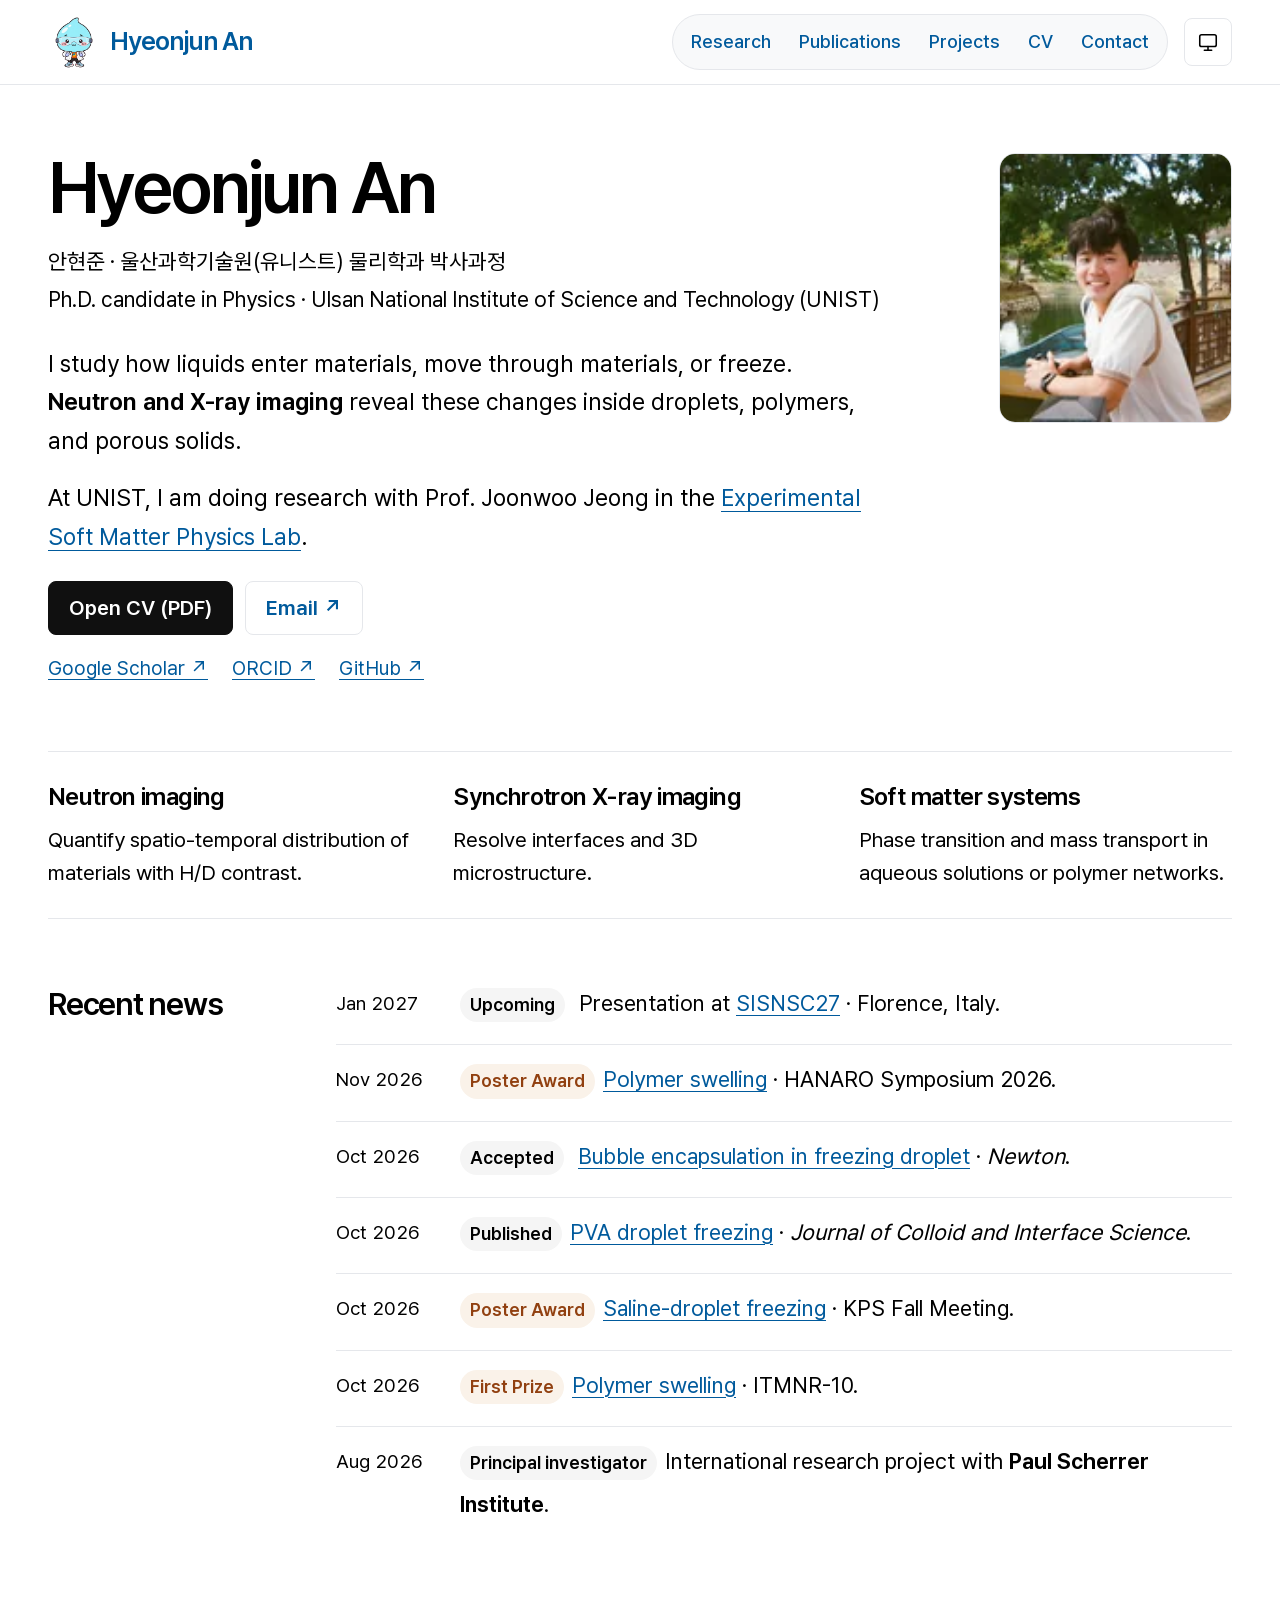
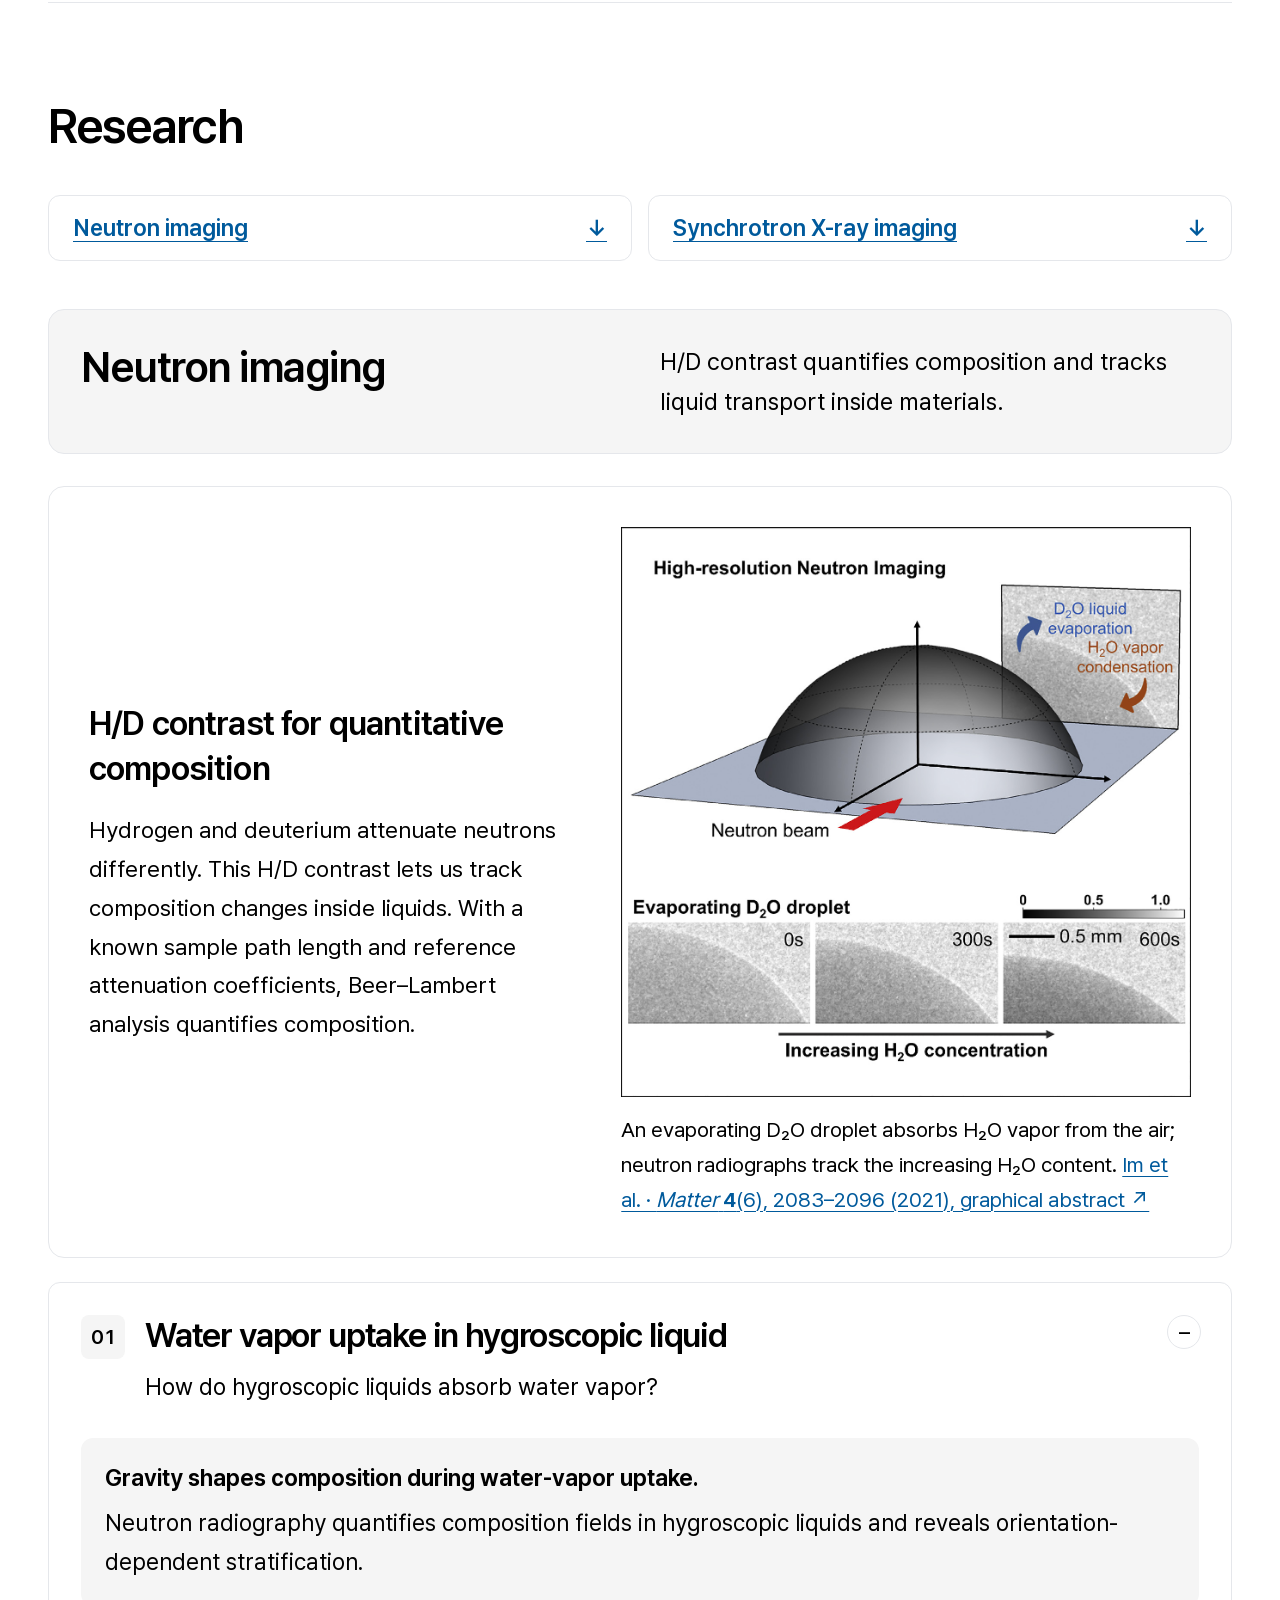
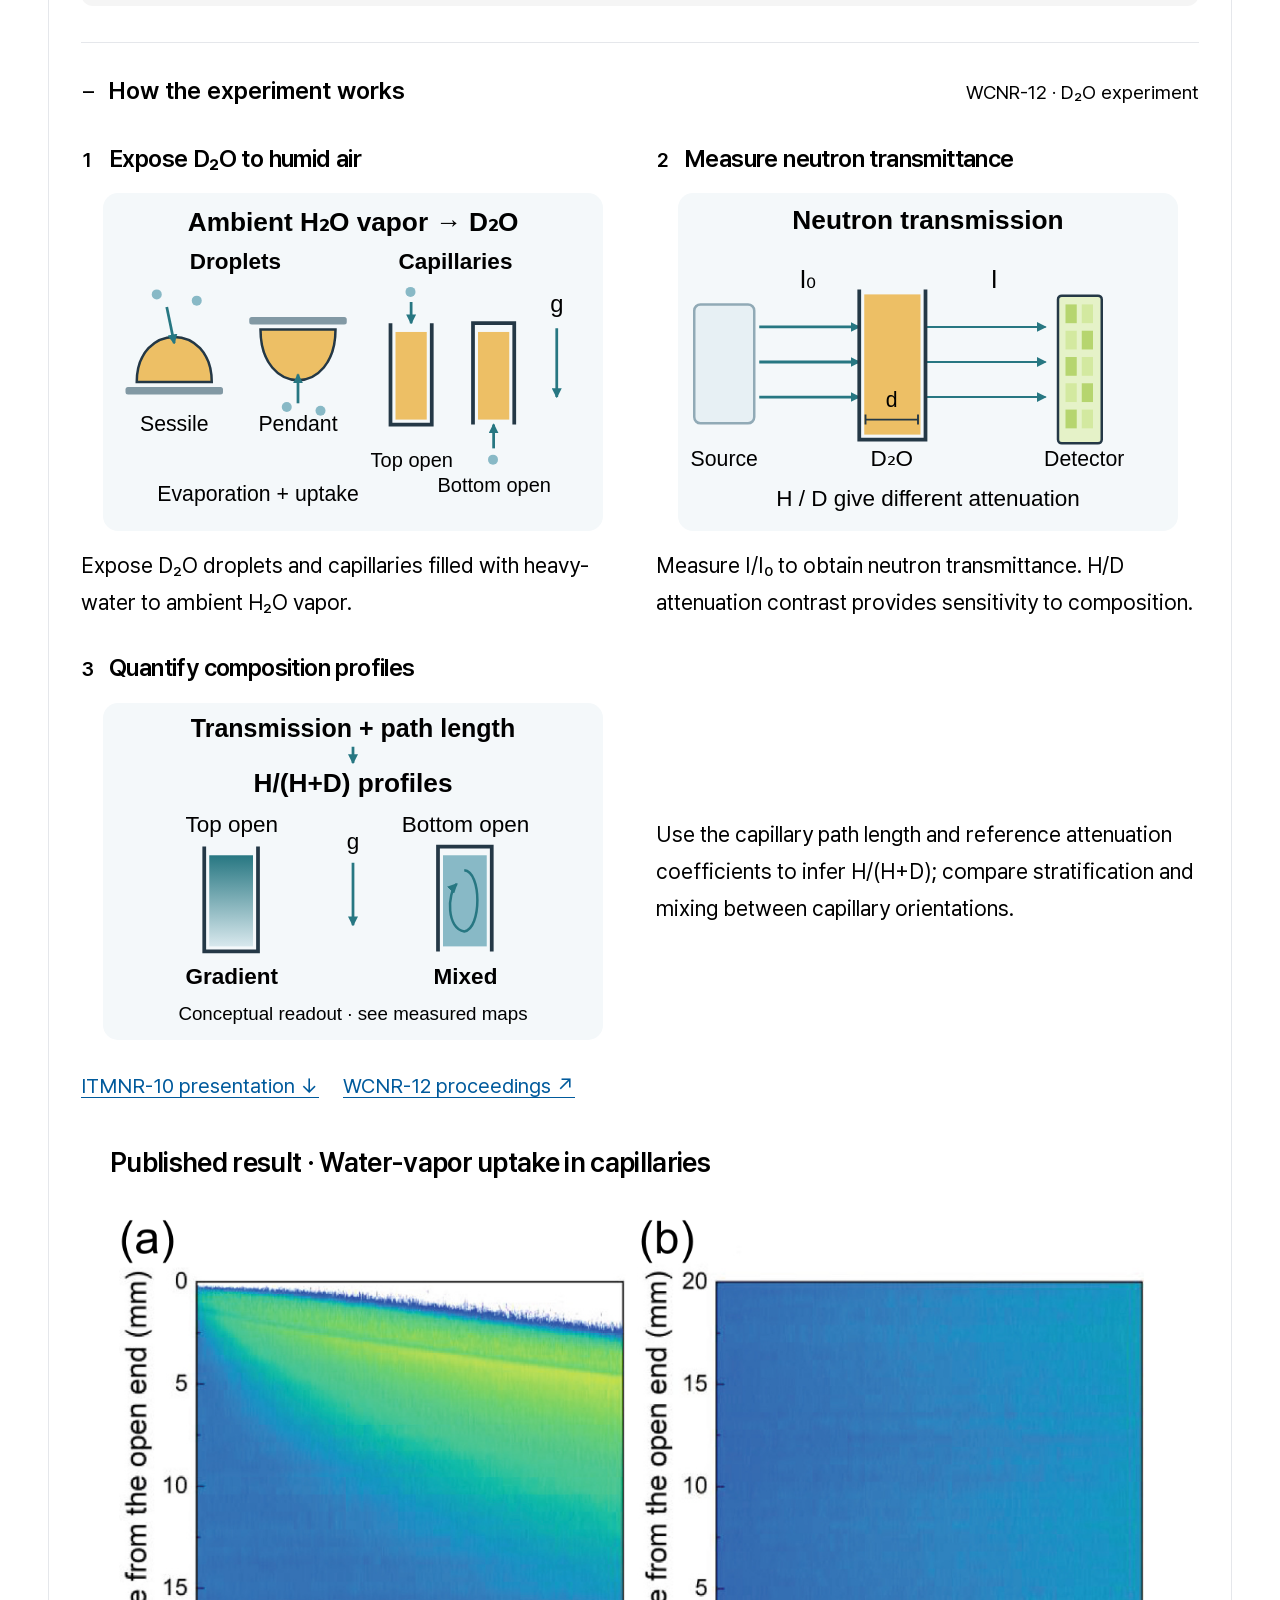
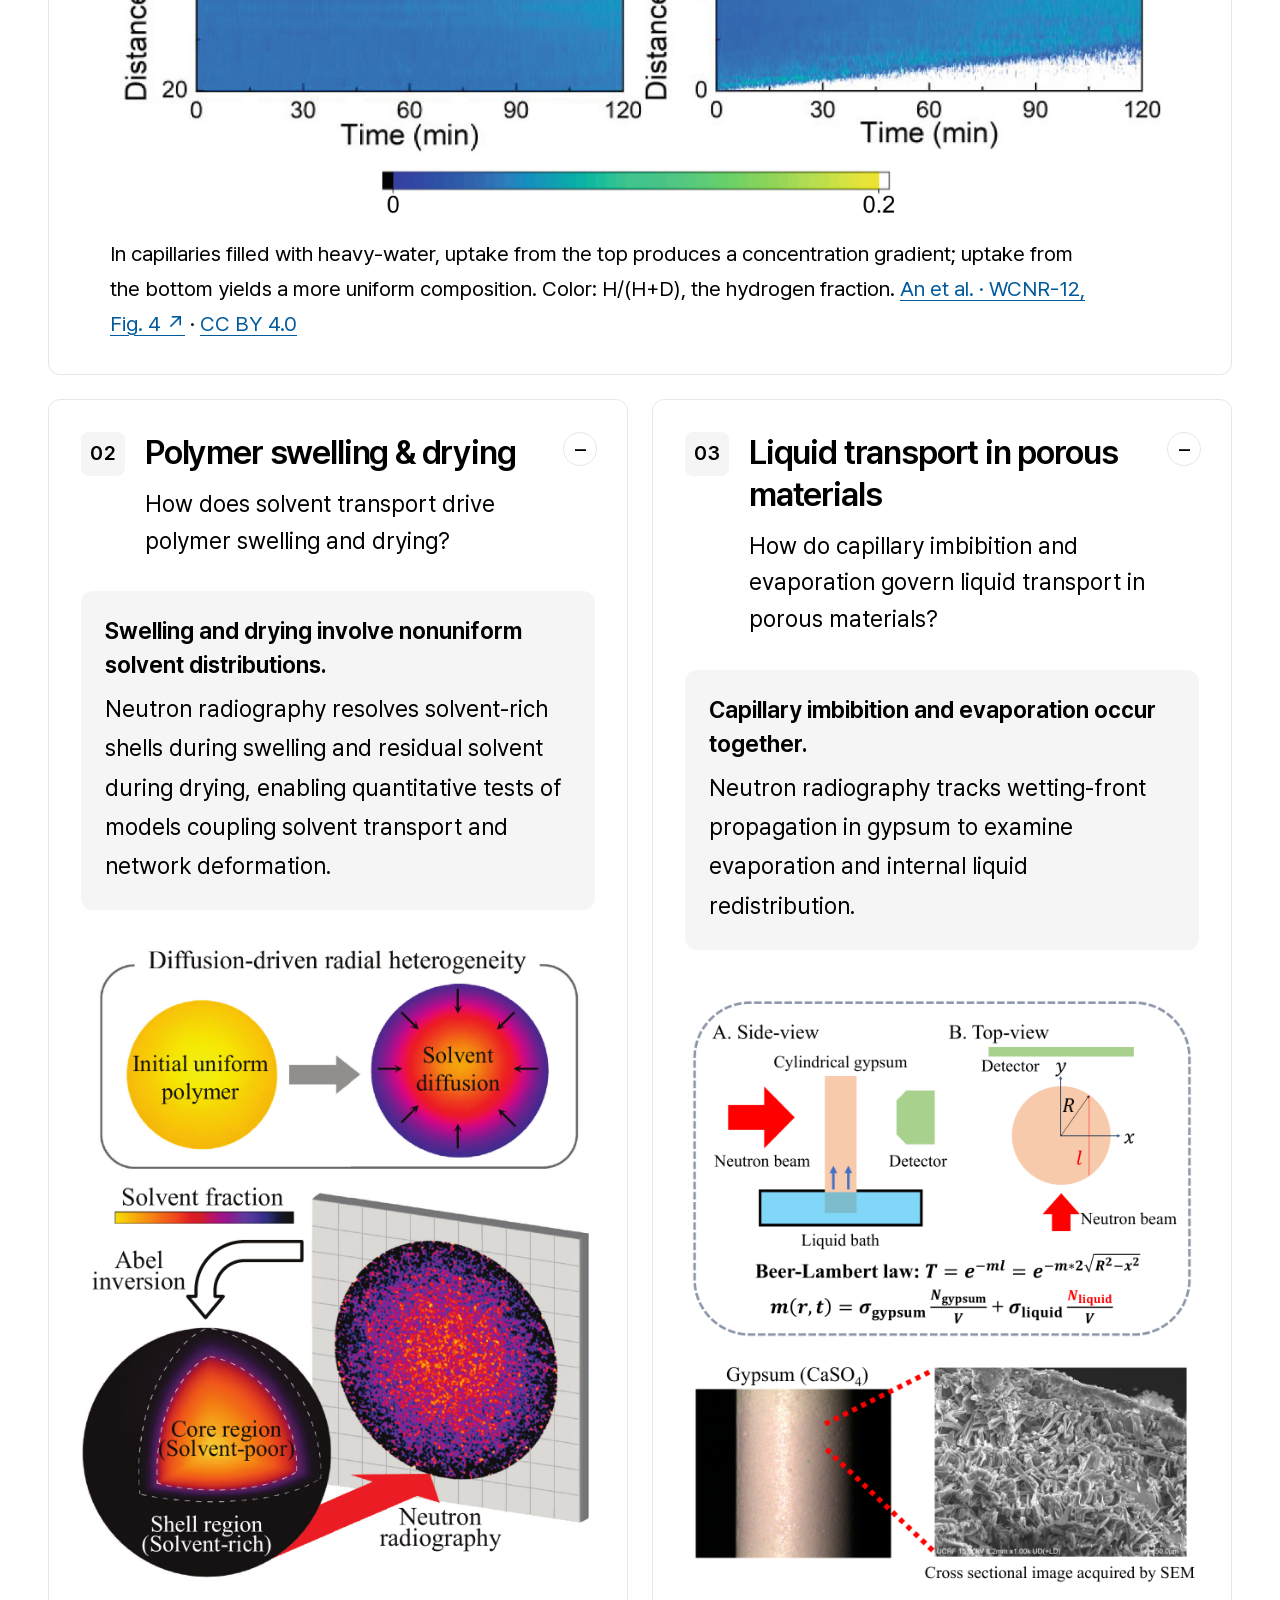
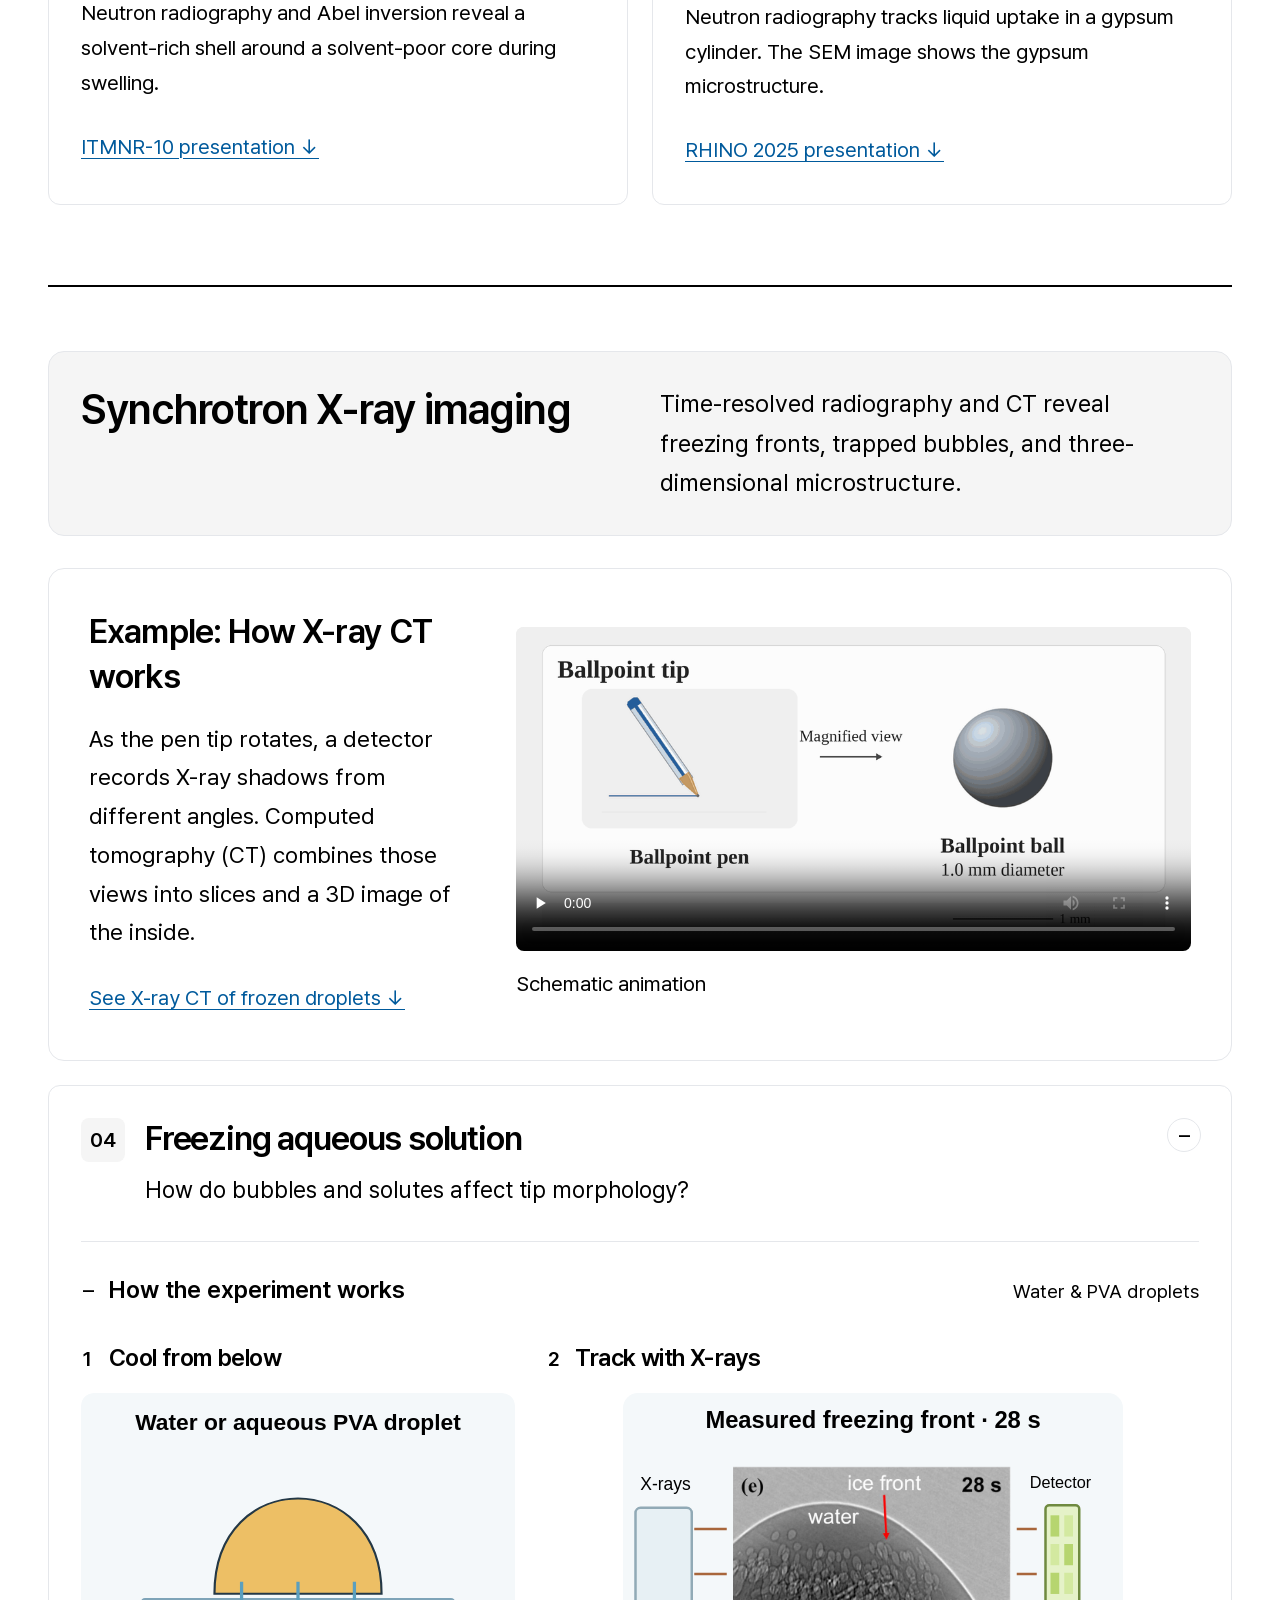
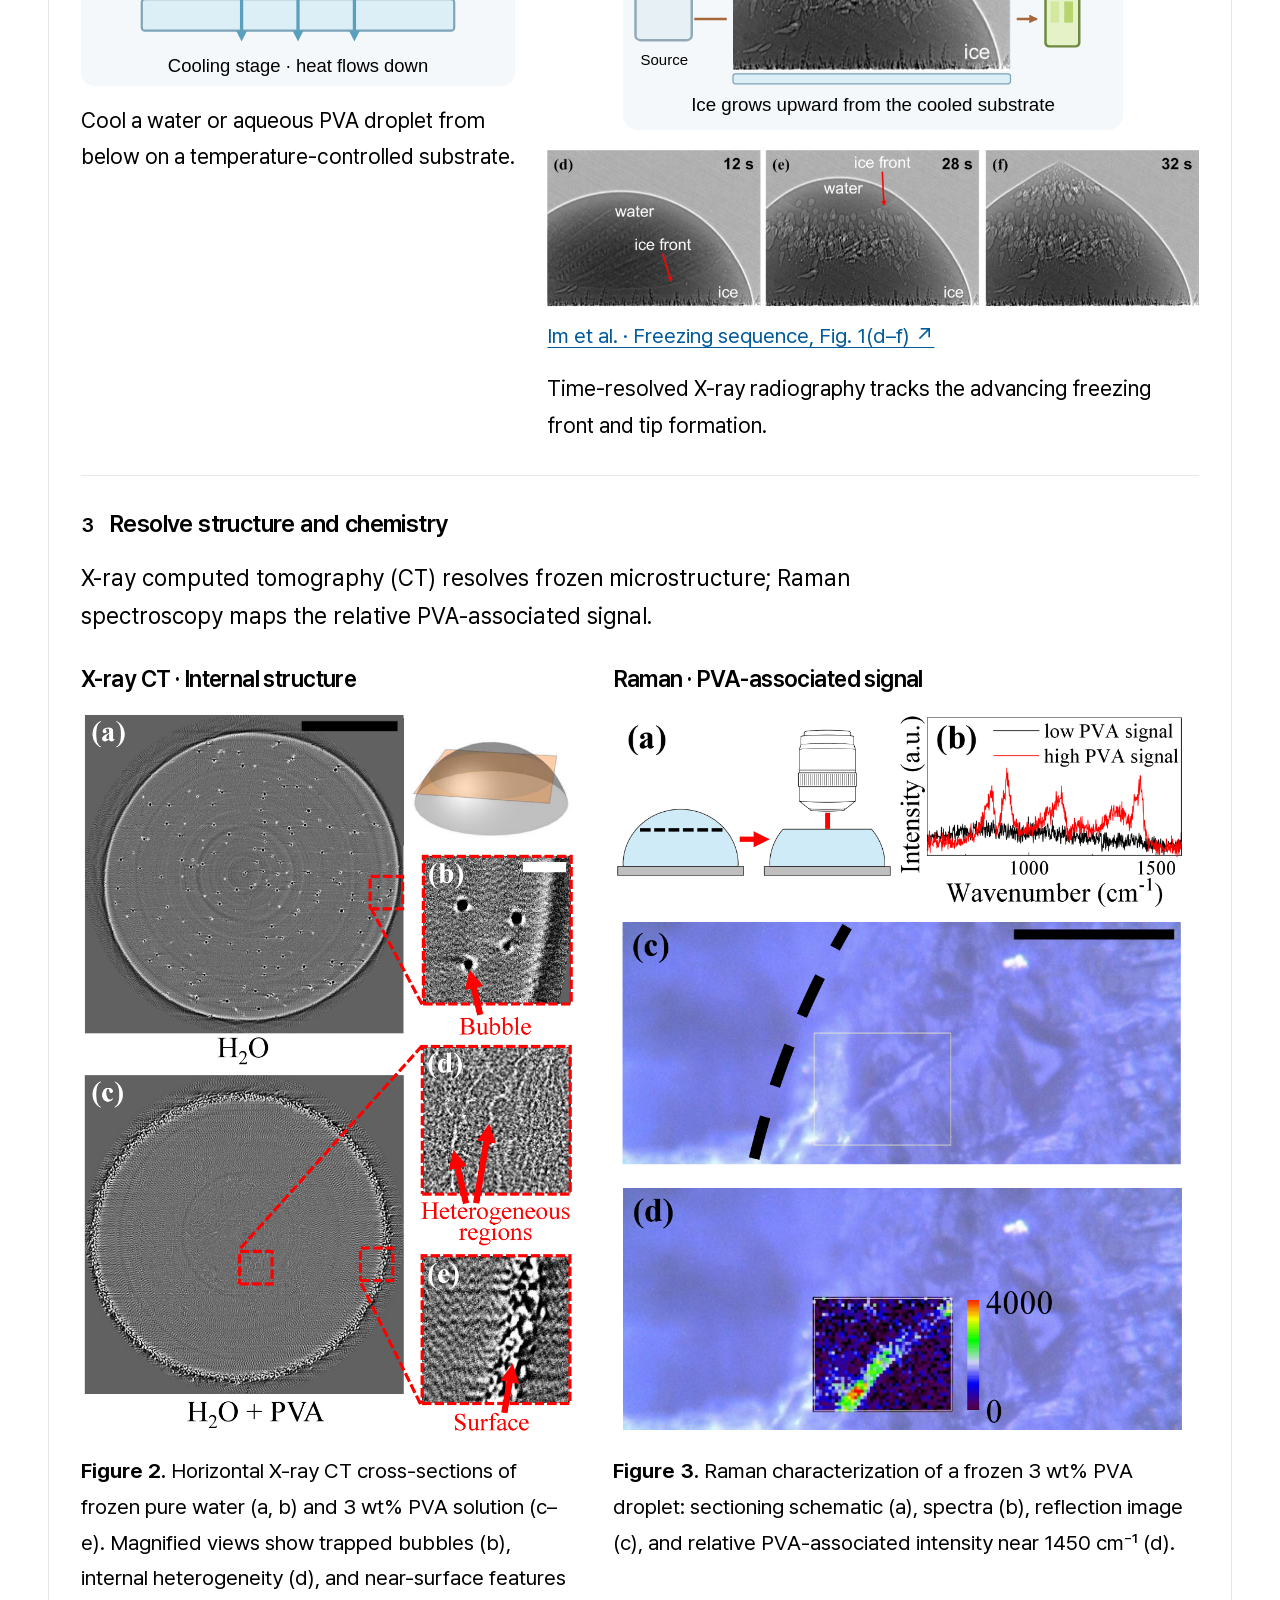
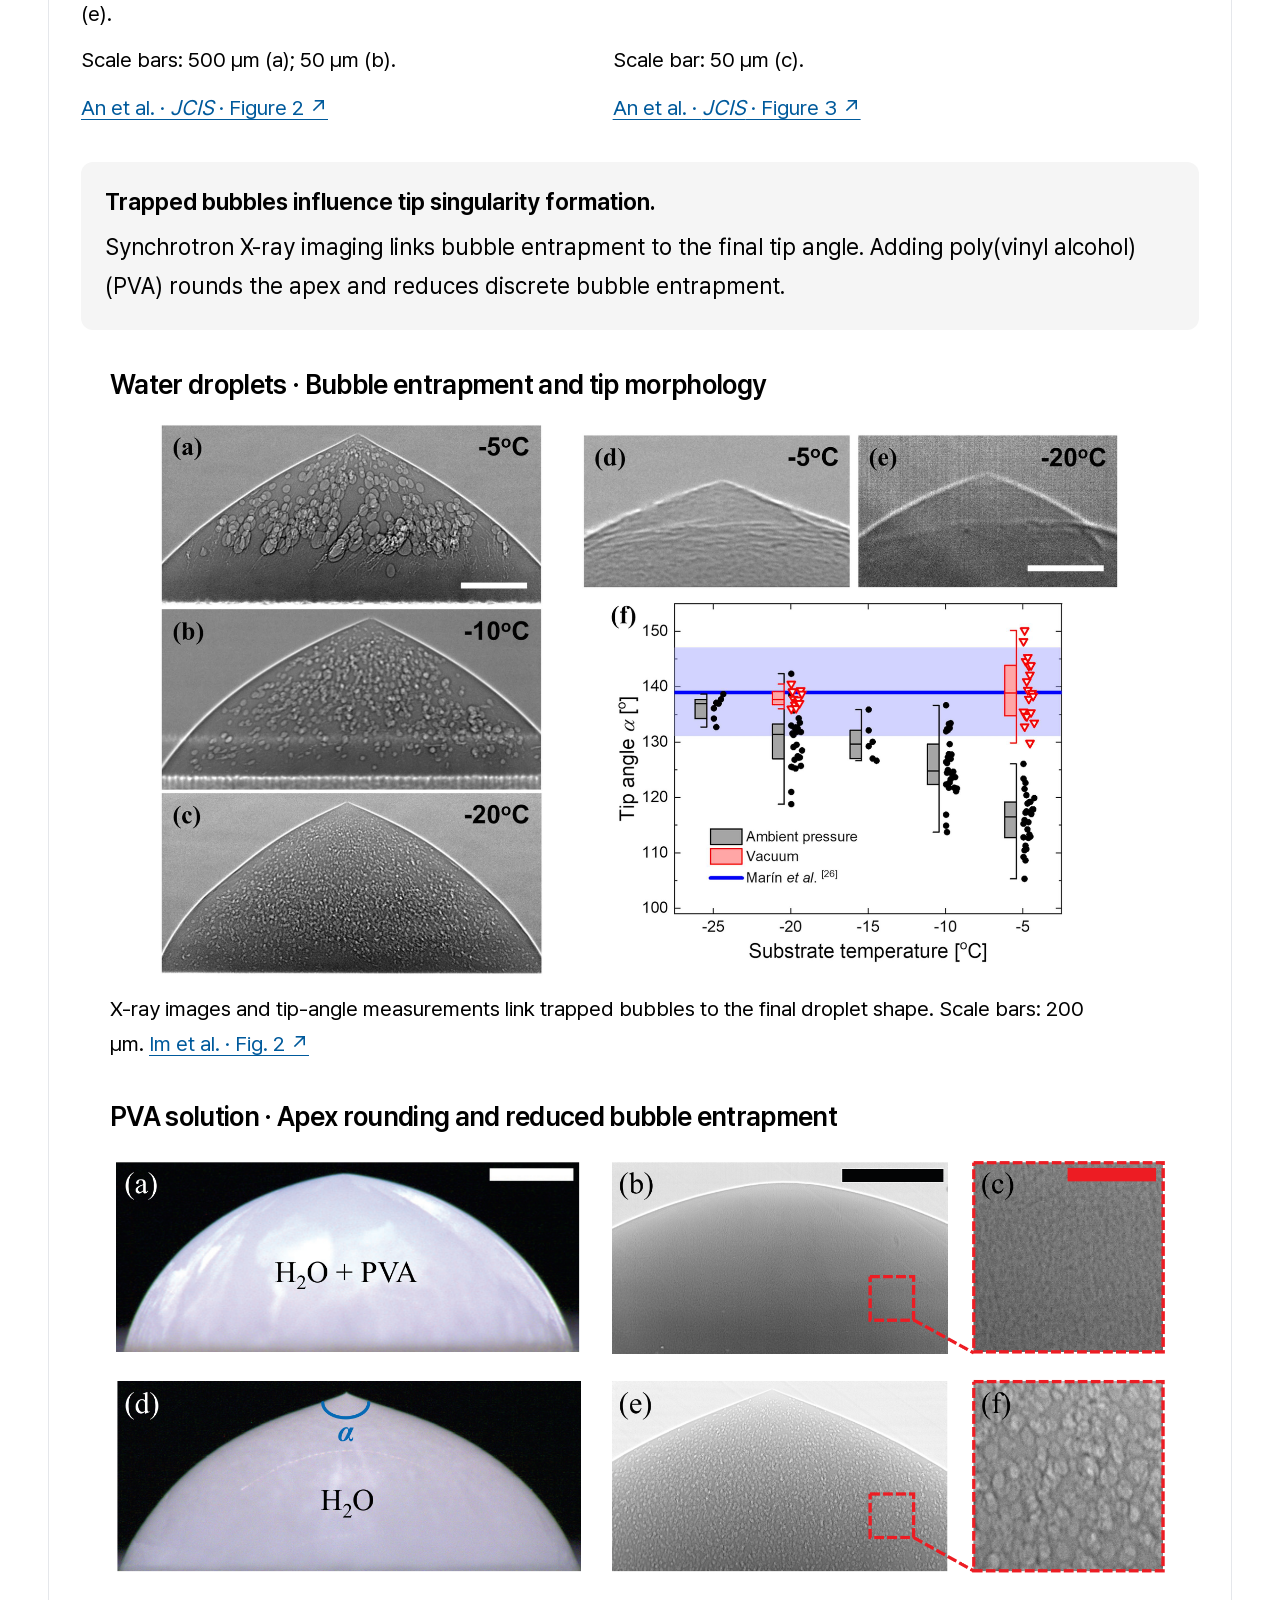
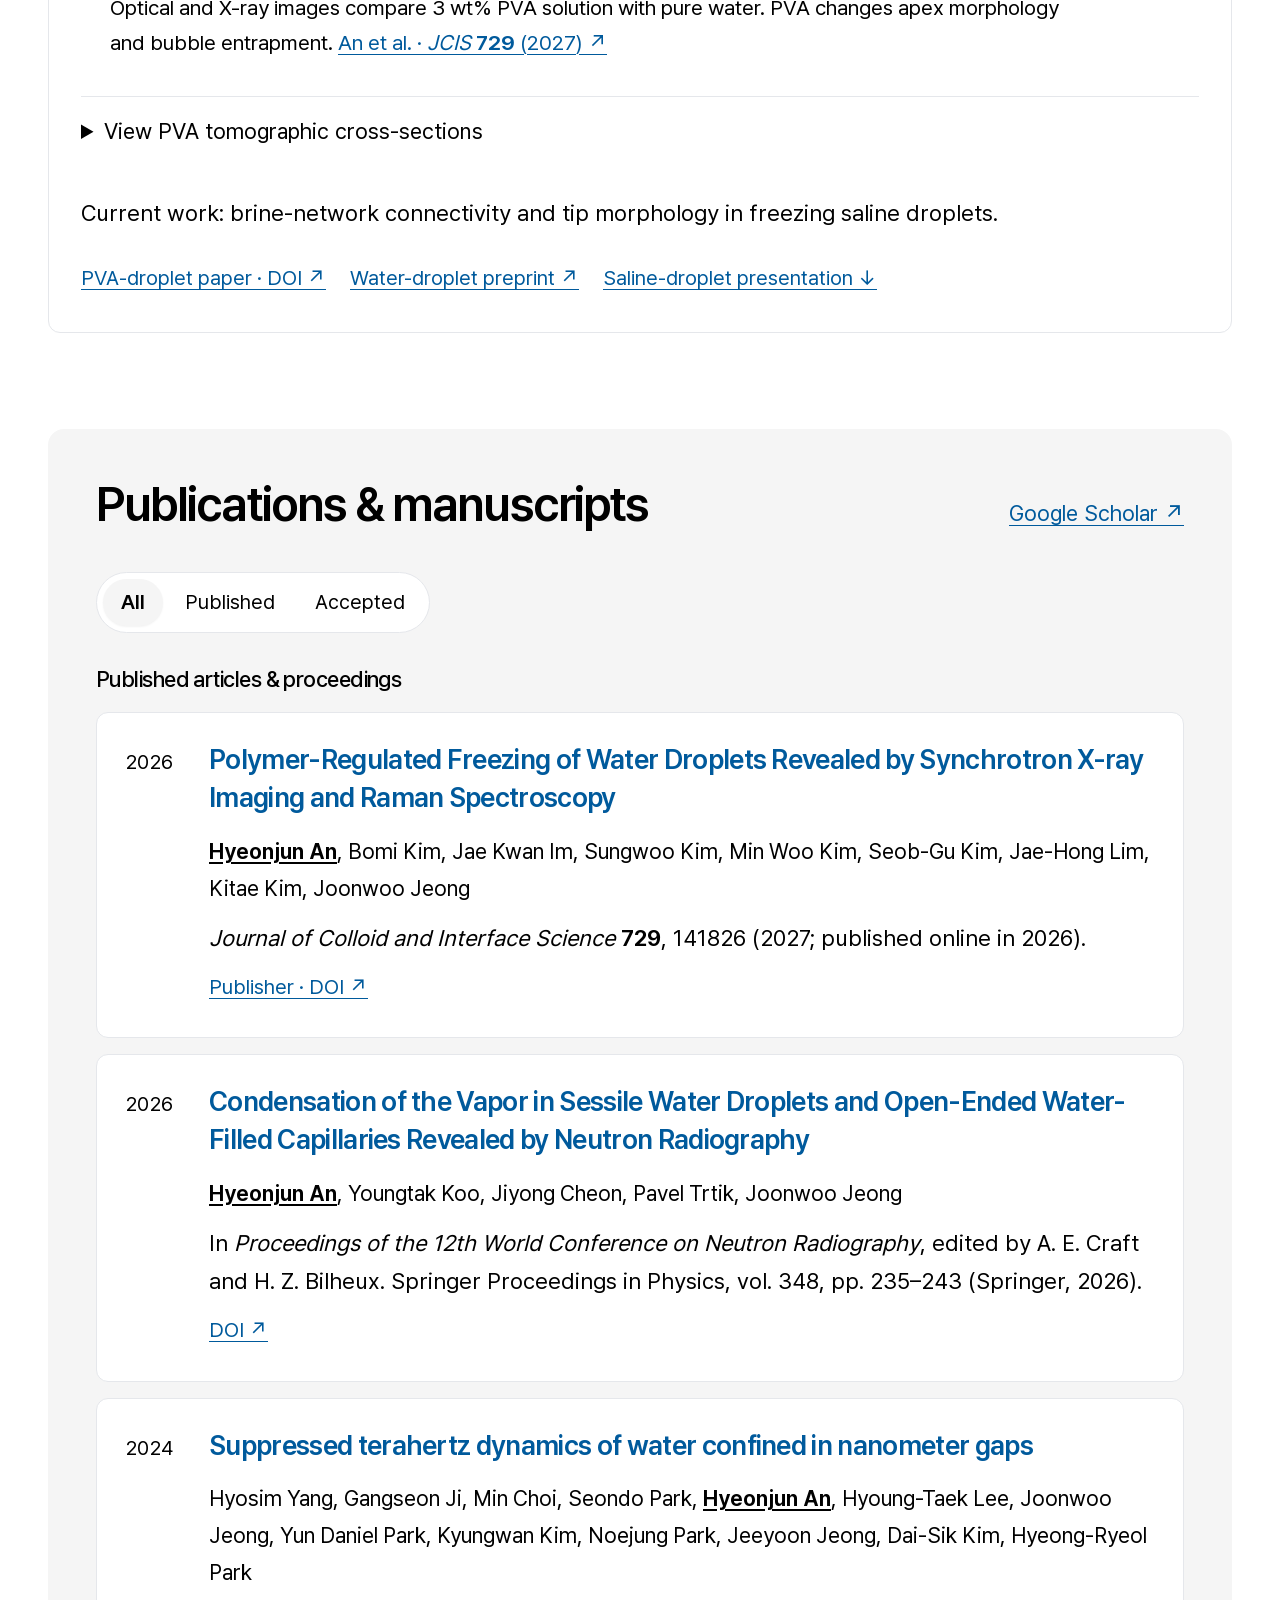
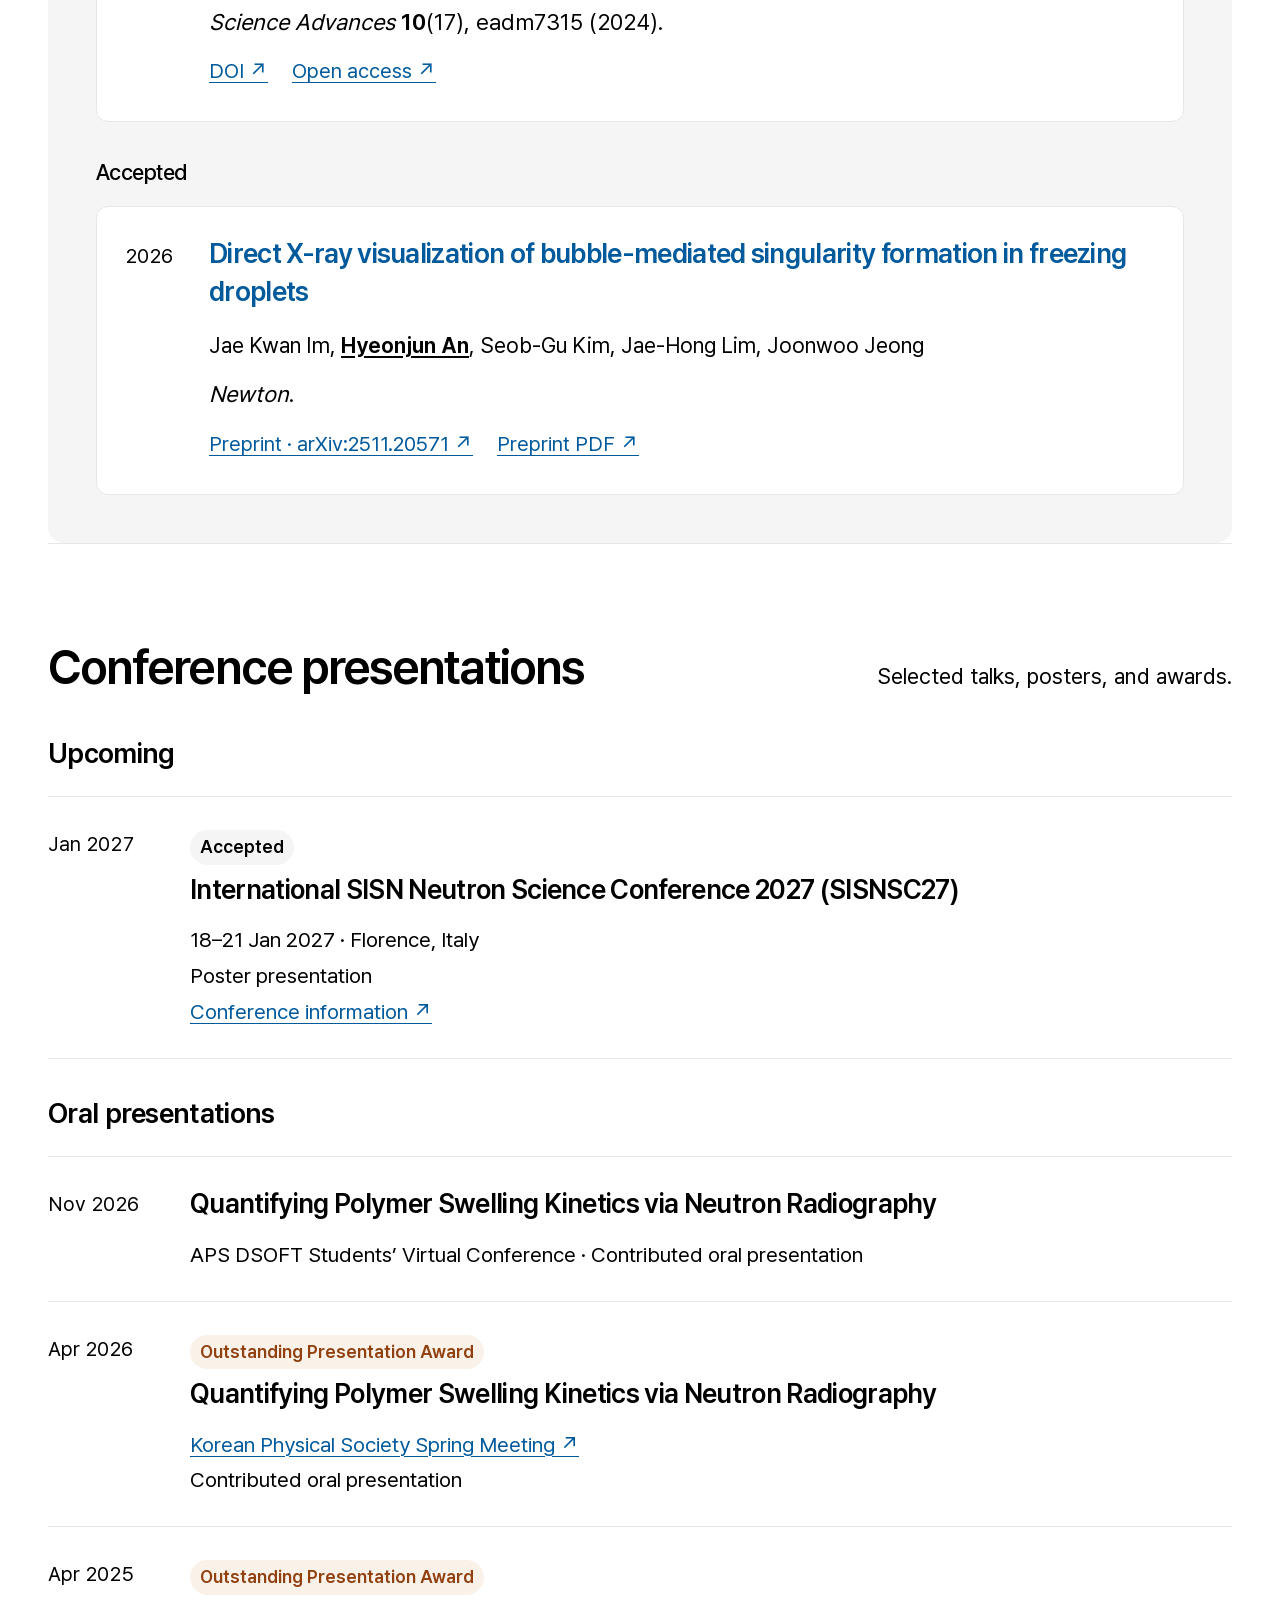
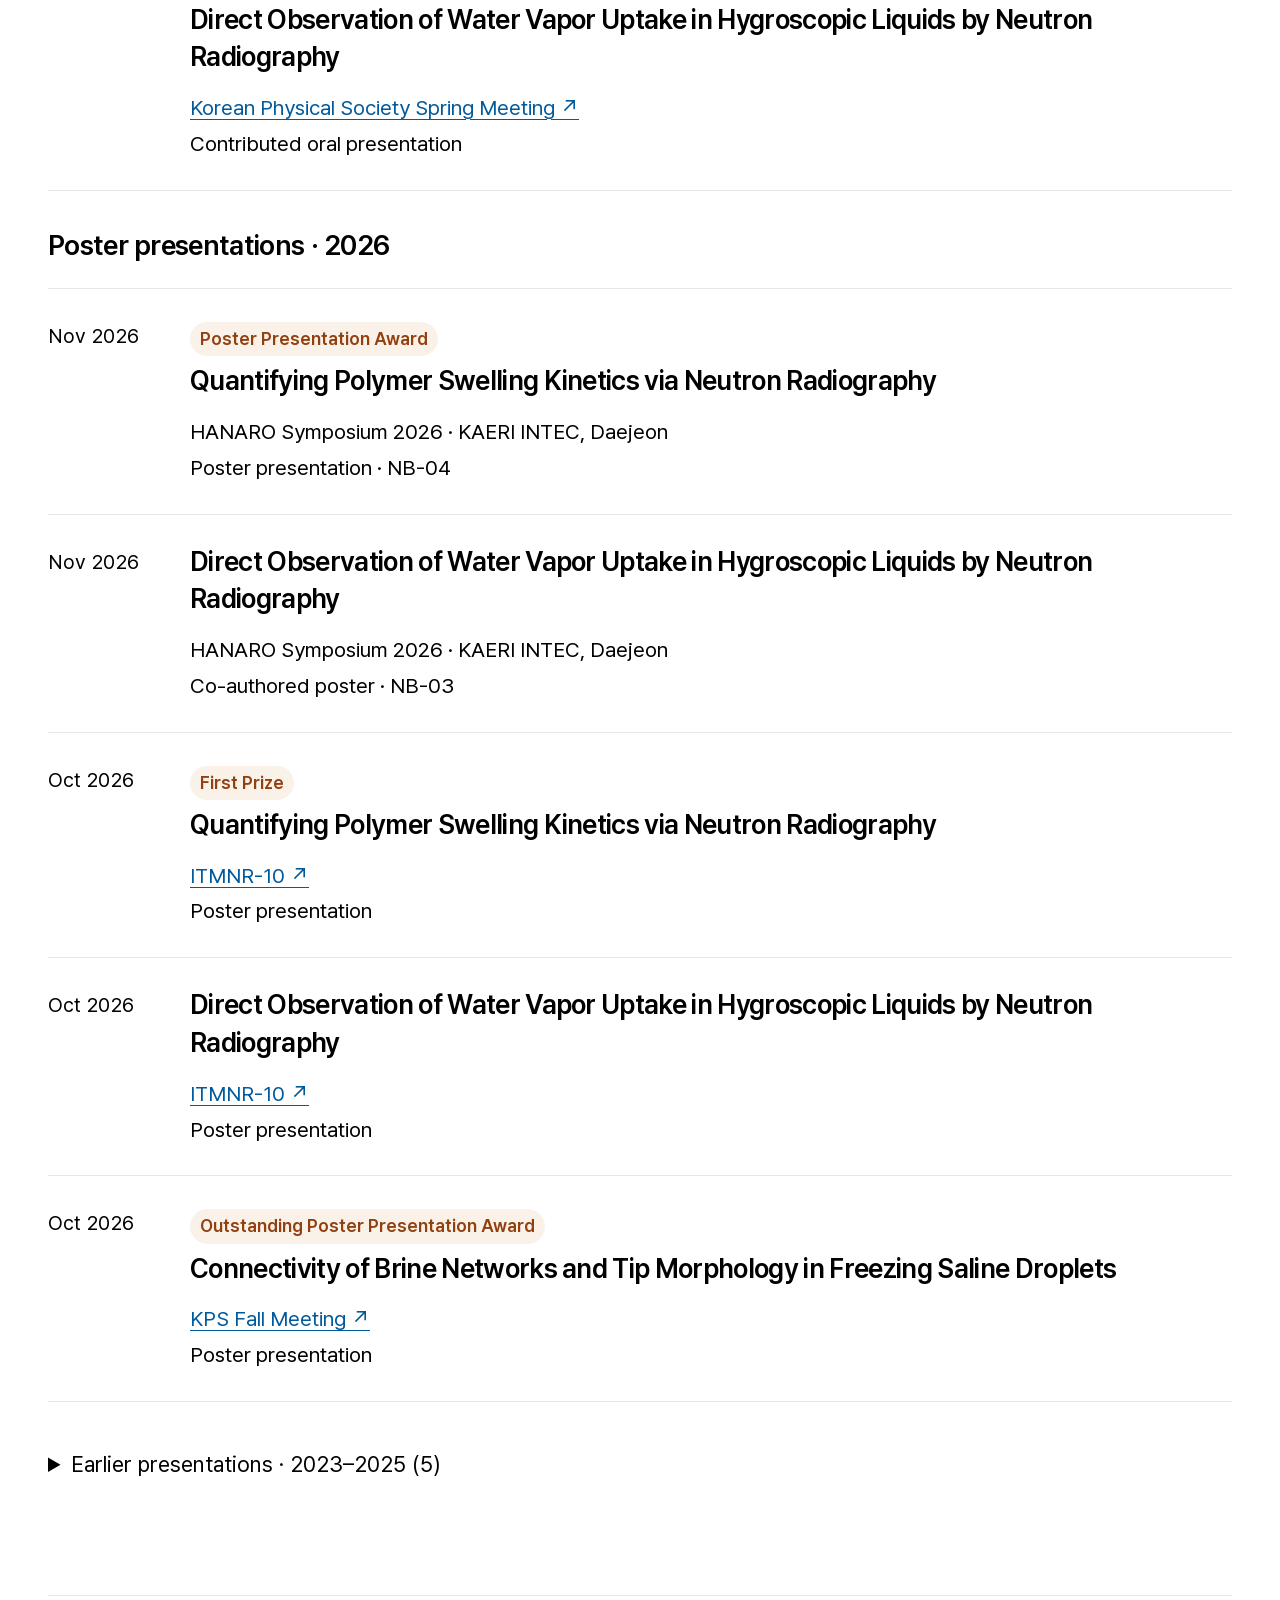
==== index.html @ 3f8a962d "Update both CV downloads to the 19 November 2026 PDF" ====
<!DOCTYPE html>
<html lang="en">
<head>
<meta charset="utf-8">
<meta name="viewport" content="width=device-width, initial-scale=1">
<meta name="theme-color" content="#ffffff">
<meta name="color-scheme" content="light dark">
<script src="assets/js/theme.js?v=39db924f5ea7"></script>
<meta name="author" content="Hyeonjun An">
<meta name="description" content="Hyeonjun An, Ph.D. candidate in Physics at UNIST. Quantitative neutron and synchrotron X-ray imaging of polymer swelling, water uptake, freezing droplets, and porous materials.">
<meta property="og:type" content="website"><meta property="og:title" content="Hyeonjun An (안현준) | Soft Matter Physics at UNIST"><meta property="og:description" content="How liquids move, freeze, and change materials. Hyeonjun An studies soft matter with neutron and X-ray imaging at UNIST."><meta property="og:url" content="https://hellojune726.github.io/">
<meta property="og:image" content="https://hellojune726.github.io/assets/portrait/hyeonjun-an.jpg">
<meta property="og:image:width" content="2048"><meta property="og:image:height" content="1358">
<meta property="og:image:alt" content="Hyeonjun An beside a pond">
<meta name="twitter:card" content="summary_large_image">
<link rel="canonical" href="https://hellojune726.github.io/">
<link rel="icon" type="image/png" sizes="128x128" href="assets/illustrations/droppy-face-favicon.png">
<title>Hyeonjun An (안현준) | Soft Matter Physics at UNIST</title>
<link rel="stylesheet" href="assets/css/site.css?v=d1164fe7ee66">
<script type="application/ld+json">{"@context":"https://schema.org","@type":"Person","name":"Hyeonjun An","alternateName":"안현준","url":"https://hellojune726.github.io/","email":"mailto:RNWK23@unist.ac.kr","jobTitle":"Ph.D. Candidate in Physics","affiliation":{"@type":"CollegeOrUniversity","name":"Ulsan National Institute of Science and Technology","alternateName":"UNIST"},"sameAs":["https://scholar.google.com/citations?user=ppHR-HMAAAAJ","https://orcid.org/0009-0000-5316-6264","https://github.com/hellojune726"],"knowsAbout":["Soft matter physics","Neutron imaging","Synchrotron X-ray imaging","Polymer swelling","Hygroscopic liquids","Droplet freezing","Porous media"]}</script>
</head>
<body>
<a class="skip" href="#main">Skip to content</a>
<header class="site-header"><div class="container header-inner"><div class="site-brand"><button type="button" class="character-trigger" id="profile-marathon-trigger" aria-haspopup="dialog" aria-controls="marathon-popup" aria-label="Open marathon Easter egg" title="Another side of me" disabled><img class="wordmark-character" src="assets/illustrations/hyeonjun-an-droppy.webp" width="177" height="192" alt="" aria-hidden="true" decoding="async"></button><a class="wordmark" href="#about">Hyeonjun An</a></div><button class="menu-toggle" id="menu-toggle" type="button" aria-expanded="false" aria-controls="main-nav">Menu</button>
<nav class="site-nav" id="main-nav" aria-label="Main navigation"><a href="#research">Research</a><a href="#publications">Publications</a><a href="#funding">Projects</a><a href="#cv">CV</a><a href="#contact">Contact</a>
</nav><div class="theme-control" id="theme-control" hidden>
 <button class="theme-toggle" id="theme-toggle" type="button" aria-label="Color theme: System" aria-expanded="false" aria-controls="theme-panel" title="Color theme">
  <svg class="theme-system-icon" width="22" height="22" viewBox="0 0 24 24" fill="none" stroke="currentColor" stroke-width="1.7" stroke-linecap="round" stroke-linejoin="round" aria-hidden="true" focusable="false"><rect x="3" y="4" width="18" height="13" rx="2"/><path d="M8 21h8M12 17v4"/></svg>
  <svg class="theme-light-icon" width="22" height="22" viewBox="0 0 24 24" fill="none" stroke="currentColor" stroke-width="1.7" stroke-linecap="round" aria-hidden="true" focusable="false"><circle cx="12" cy="12" r="4"/><path d="M12 2v2M12 20v2M2 12h2M20 12h2M4.9 4.9l1.4 1.4M17.7 17.7l1.4 1.4M4.9 19.1l1.4-1.4M17.7 6.3l1.4-1.4"/></svg>
  <svg class="theme-dark-icon" width="22" height="22" viewBox="0 0 24 24" fill="none" stroke="currentColor" stroke-width="1.7" stroke-linecap="round" stroke-linejoin="round" aria-hidden="true" focusable="false"><path d="M20.9 13.1A9 9 0 0 1 10.9 3.1 9 9 0 1 0 20.9 13.1Z"/></svg>
 </button>
 <div class="theme-panel" id="theme-panel" hidden>
  <p class="theme-panel-title">Appearance</p>
  <div class="theme-options" role="group" aria-label="Color theme">
   <button type="button" data-theme-choice="system" aria-pressed="true"><span>System</span><span class="theme-check" aria-hidden="true">✓</span></button>
   <button type="button" data-theme-choice="light" aria-pressed="false"><span>Light</span><span class="theme-check" aria-hidden="true">✓</span></button>
   <button type="button" data-theme-choice="dark" aria-pressed="false"><span>Dark</span><span class="theme-check" aria-hidden="true">✓</span></button>
  </div>
 </div>
</div></div>
</header>
<main class="container" id="main" tabindex="-1">
<section class="hero" id="about" aria-labelledby="name-heading">
<h1 id="name-heading">Hyeonjun An</h1>
<p class="hero-subtitle" lang="ko"><span class="hero-role">안현준 · 울산과학기술원(유니스트) 물리학과 박사과정</span><span class="hero-affiliation" lang="en">Ph.D. candidate in Physics · Ulsan National Institute of Science and Technology (UNIST)</span></p>
<div class="hero-content"><div class="hero-copy">
<p>I study how liquids enter materials, move through materials, or freeze. <strong>Neutron and X-ray imaging</strong> reveal these changes inside droplets, polymers, and porous solids.</p>
<p>At UNIST, I am doing research with Prof. Joonwoo Jeong in the <a href="https://sophy.unist.ac.kr/" target="_blank" rel="noopener noreferrer">Experimental Soft Matter Physics Lab</a>.</p></div><div class="actions"><a class="button cv-download" href="assets/cv/Hyeonjun_An_CV_2026-11-19.pdf?v=842ea86d7833" target="_blank" rel="noopener noreferrer">Open CV (PDF)</a><a class="button" href="mailto:RNWK23@unist.ac.kr">Email ↗</a></div><div class="profile-links"><a href="https://scholar.google.com/citations?user=ppHR-HMAAAAJ" target="_blank" rel="noopener noreferrer">Google Scholar ↗</a><a href="https://orcid.org/0009-0000-5316-6264" target="_blank" rel="noopener noreferrer">ORCID ↗</a><a href="https://github.com/hellojune726" target="_blank" rel="noopener noreferrer">GitHub ↗</a></div></div>
 <figure class="portrait">
  <picture>
    <source
      type="image/webp"
      media="(max-width: 700px)"
      srcset="assets/portrait/hyeonjun-an-mobile-180.webp 180w,
              assets/portrait/hyeonjun-an-mobile-220.webp 220w,
              assets/portrait/hyeonjun-an-mobile-360.webp 360w,
              assets/portrait/hyeonjun-an-mobile-440.webp 440w,
              assets/portrait/hyeonjun-an-mobile-540.webp 540w,
              assets/portrait/hyeonjun-an-mobile-660.webp 660w"
      sizes="(max-width: 360px) calc(50vw - 26px),
             (max-width: 503px) calc(50vw - 32px),
             220px">
    <source
      type="image/webp"
      srcset="assets/portrait/hyeonjun-an-desktop-250.webp 250w,
              assets/portrait/hyeonjun-an-desktop-500.webp 500w,
              assets/portrait/hyeonjun-an-desktop-750.webp 750w"
      sizes="(max-width: 900px) calc(25vw - 24px),
             (max-width: 1100px) calc(20.833333vw - 20px),
             (max-width: 1200px) calc(20.833333vw - 21.666667px),
             (max-width: 1344px) calc(20.833333vw - 33.333333px),
             246.666667px">
    <img class="profile-photo" src="assets/portrait/hyeonjun-an-fallback-640.jpg"
         width="640" height="424" alt="Hyeonjun An beside a pond"
         fetchpriority="high">
  </picture>
</figure>
</section>

<section class="method-overview" aria-label="Research methods and systems"><div><span class="method-heading">Neutron imaging</span>
<p>Quantify spatio-temporal distribution of materials with H/D contrast.</p></div><div><span class="method-heading">Synchrotron X-ray imaging</span>
<p>Resolve interfaces and 3D microstructure.</p></div><div><span class="method-heading">Soft matter systems</span>
<p>Phase transition and mass transport in aqueous solutions or polymer networks.</p></div>
</section>
<section class="news" id="news" aria-labelledby="news-heading">
<h2 id="news-heading">Recent news</h2>
<ul class="news-list">
<li><time datetime="2027-01">Jan 2027</time><div><span class="badge upcoming">Upcoming</span> Presentation at <a href="#poster-sisnsc27">SISNSC27</a> · Florence, Italy.</div>
</li>
<li><time datetime="2026-11-05">Nov 2026</time><div><span class="badge award">Poster Award</span><a href="#poster-hanaro-swelling-2026">Polymer swelling</a> · HANARO Symposium 2026.</div>
</li>
<li><time datetime="2026-10">Oct 2026</time><div><span class="badge accepted">Accepted</span> <a href="#manuscript-water-freezing">Bubble encapsulation in freezing droplet</a> · <cite>Newton</cite>.</div>
</li>
<li><time datetime="2026-10">Oct 2026</time><div><span class="badge published">Published</span><a href="https://doi.org/10.1016/j.jcis.2026.141826" target="_blank" rel="noopener noreferrer">PVA droplet freezing</a> · <cite>Journal of Colloid and Interface Science</cite>.</div>
</li>
<li><time datetime="2026-10">Oct 2026</time><div><span class="badge award">Poster Award</span><a href="#poster-kps-brine-2026">Saline-droplet freezing</a> · KPS Fall Meeting.</div>
</li>
<li><time datetime="2026-10">Oct 2026</time><div><span class="badge award">First Prize</span><a href="#poster-itmnr-swelling-2026">Polymer swelling</a> · ITMNR-10.</div>
</li>
<li><time datetime="2026-08">Aug 2026</time><div><span class="badge">Principal investigator</span>International research project with <strong>Paul Scherrer Institute</strong>.</div>
</li>
</ul>
</section>
<section class="section" id="research" aria-labelledby="research-heading">
 <div class="section-heading">
<h2 id="research-heading">Research</h2></div>
 <div class="section-content">
  <nav class="research-method-nav" aria-label="Research by imaging method">
   <a href="#neutron-imaging"><span>Neutron imaging</span><span aria-hidden="true">↓</span></a>
   <a href="#x-ray-imaging"><span>Synchrotron X-ray imaging</span><span aria-hidden="true">↓</span></a>
  </nav>
  <section class="research-group" id="neutron-imaging" aria-labelledby="neutron-imaging-heading">
   <header class="research-group-header">
    <h3 id="neutron-imaging-heading">Neutron imaging</h3>
    <p>H/D contrast quantifies composition and tracks liquid transport inside materials.</p>
   </header>
   <div class="imaging-principle" id="neutron-composition"><div class="principle-intro">
<h4 class="subheading">H/D contrast for quantitative composition</h4>
<p class="principle-copy">Hydrogen and deuterium attenuate neutrons differently. This H/D contrast lets us track composition changes inside liquids. With a known sample path length and reference attenuation coefficients, Beer–Lambert analysis quantifies composition.</p></div>
<figure class="public-result"><button class="media-trigger result-trigger" type="button" data-image-title="Im et al., Matter (2021) — Graphical abstract: water-vapor uptake into an evaporating D₂O droplet" aria-label="Enlarge Im et al., Matter (2021) — Graphical abstract: water-vapor uptake into an evaporating D₂O droplet"><img src="assets/research/matter2021-graphical-abstract.webp" width="1325" height="1325" alt="Original graphical abstract from Im et al., Matter (2021). A neutron beam passes through a sessile D₂O droplet. The schematic shows D₂O evaporation and H₂O vapor condensation. Below, neutron radiographs at 0, 300 and 600 seconds show increasing H₂O concentration, with the original transmittance grayscale and 0.5 mm scale bar." loading="lazy" decoding="async"></button><figcaption class="figure-caption">An evaporating D₂O droplet absorbs H₂O vapor from the air; neutron radiographs track the increasing H₂O content. <a href="https://doi.org/10.1016/j.matt.2021.04.013" target="_blank" rel="noopener noreferrer">Im et al. · <cite>Matter</cite> <strong>4</strong>(6), 2083–2096 (2021), graphical abstract ↗</a></figcaption>
</figure></div>
   <div class="research-studies">
    <details class="study" id="hygroscopic-liquids" open="">
<summary><span class="study-number">01</span><span><span class="study-title" role="heading" aria-level="4">Water vapor uptake in hygroscopic liquid</span><span class="study-question">How do hygroscopic liquids absorb water vapor?</span></span>
</summary><div class="study-body">
<p class="result-summary"><strong>Gravity shapes composition during water-vapor uptake.</strong> Neutron radiography quantifies composition fields in hygroscopic liquids and reveals orientation-dependent stratification.</p>

<details class="experiment experiment-method" id="wcnr-experiment" open="">
<summary class="experiment-toggle"><span>How the experiment works</span><span class="concept-label">WCNR-12 · D₂O experiment</span>
</summary><div class="experiment-panels">
<figure class="experiment-step">
<h5><span class="step-number" aria-hidden="true">1</span>Expose D₂O to humid air</h5><button class="media-trigger diagram-trigger" type="button" data-diagram-title="WCNR-12 water-vapor uptake — Expose D₂O to humid air" aria-label="Enlarge step 1: Expose D₂O to humid air"><img src="assets/diagrams/wcnr-uptake-step1.svg" width="400" height="270" alt="Expose D2O droplets and capillaries to ambient water vapor. Uniform D2O droplets on and below a substrate, plus D2O-filled capillaries with either their top or bottom end open, exchange water with humid ambient air. Arrows show vapor entry and downward gravity; these are sample geometries, not measured distributions." loading="lazy" decoding="async"></button><figcaption>Expose D₂O droplets and capillaries filled with heavy-water to ambient H₂O vapor.</figcaption>
</figure>
<figure class="experiment-step">
<h5><span class="step-number" aria-hidden="true">2</span>Measure neutron transmittance</h5><button class="media-trigger diagram-trigger" type="button" data-diagram-title="WCNR-12 water-vapor uptake — Measure H/D contrast" aria-label="Enlarge step 2: Measure H/D contrast"><img src="assets/diagrams/wcnr-uptake-step2.svg" width="400" height="270" alt="Measure neutron transmission through a D2O capillary. A neutron source illuminates a D2O-filled capillary of known path length d. The detector records transmitted intensity I relative to incident intensity I0. Hydrogen and deuterium give different neutron attenuation; the beam and pixels are conceptual." loading="lazy" decoding="async"></button><figcaption>Measure I/I₀ to obtain neutron transmittance. H/D attenuation contrast provides sensitivity to composition.</figcaption>
</figure>
<figure class="experiment-step">
<h5><span class="step-number" aria-hidden="true">3</span>Quantify composition profiles</h5><button class="media-trigger diagram-trigger" type="button" data-diagram-title="WCNR-12 water-vapor uptake — Compare internal profiles" aria-label="Enlarge step 3: Compare internal profiles"><img src="assets/diagrams/wcnr-uptake-step3.svg" width="400" height="270" alt="Infer hydrogen fraction profiles and compare capillary orientations. Known capillary path length and neutron attenuation yield the hydrogen fraction H divided by H plus D. Conceptual capillaries compare a top-open hydrogen gradient with a more uniform bottom-open profile caused by mixing. No measured data or calibration values are drawn." loading="lazy" decoding="async"></button><figcaption>Use the capillary path length and reference attenuation coefficients to infer H/(H+D); compare stratification and mixing between capillary orientations.</figcaption>
</figure></div>
</details><div class="small-links"><a href="#poster-itmnr-uptake-2026">ITMNR-10 presentation ↓</a><a href="https://doi.org/10.1007/978-3-032-15003-5_27" target="_blank" rel="noopener noreferrer">WCNR-12 proceedings ↗</a></div>
<div id="public-uptake-results" class="public-results">
<figure class="public-result">
<h5 class="result-title">Published result · Water-vapor uptake in capillaries</h5><button class="media-trigger result-trigger" type="button" data-image-title="An et al., WCNR-12 proceedings (2026), Fig. 4 — D₂O capillary hydrogen profiles" aria-label="Enlarge An et al., WCNR-12 proceedings (2026), Fig. 4 — D₂O capillary hydrogen profiles"><img src="assets/research/wcnr12-capillary-fig4.webp" alt="Published neutron maps of hydrogen mole fraction versus time and distance in D2O-filled capillaries. Panel a, with the open end upward, shows a gradient near the open end. Panel b, with the open end downward, shows a more uniform profile. Color denotes H divided by H plus D from 0 to 0.2." loading="lazy" decoding="async" width="1383" height="808"></button><figcaption class="figure-caption">In capillaries filled with heavy-water, uptake from the top produces a concentration gradient; uptake from the bottom yields a more uniform composition. Color: H/(H+D), the hydrogen fraction. <a href="https://doi.org/10.1007/978-3-032-15003-5_27" target="_blank" rel="noopener noreferrer">An et al. · WCNR-12, Fig. 4 ↗</a> · <a href="https://creativecommons.org/licenses/by/4.0/" target="_blank" rel="noopener noreferrer">CC BY 4.0</a></figcaption>
</figure></div>
</div>
</details>
<details class="study" id="polymer-swelling" open="">
<summary><span class="study-number">02</span><span><span class="study-title" role="heading" aria-level="4">Polymer swelling &amp; drying</span><span class="study-question">How does solvent transport drive polymer swelling and drying?</span></span>
</summary><div class="study-body">
<p class="result-summary"><strong>Swelling and drying involve nonuniform solvent distributions.</strong> Neutron radiography resolves solvent-rich shells during swelling and residual solvent during drying, enabling quantitative tests of models coupling solvent transport and network deformation.</p>
<div class="public-results" id="public-swelling-results">
 <figure class="public-result study-figure">
  <button class="media-trigger result-trigger" type="button" data-image-title="Polymer swelling · Neutron radiography and Abel inversion" aria-label="Enlarge Polymer swelling · Neutron radiography and Abel inversion">
   <img src="assets/research/polymer-swelling-graphical-abstract.webp?v=920a860096fd" width="1200" height="1480" alt="Solvent diffuses into an initially uniform polymer sphere. Neutron radiography and Abel inversion show a solvent-rich outer shell and a solvent-poor core." loading="lazy" decoding="async">
  </button>
  <figcaption class="figure-caption">Neutron radiography and Abel inversion reveal a solvent-rich shell around a solvent-poor core during swelling.</figcaption>
 </figure>
</div>
<div class="small-links"><a href="#poster-itmnr-swelling-2026">ITMNR-10 presentation ↓</a></div>
</div>
</details>
<details class="study" id="porous-materials" open="">
<summary><span class="study-number">03</span><span><span class="study-title" role="heading" aria-level="4">Liquid transport in porous materials</span><span class="study-question">How do capillary imbibition and evaporation govern liquid transport in porous materials?</span></span>
</summary><div class="study-body">
<p class="result-summary"><strong>Capillary imbibition and evaporation occur together.</strong> Neutron radiography tracks wetting-front propagation in gypsum to examine evaporation and internal liquid redistribution.</p>
<div class="public-results" id="public-porous-results">
 <figure class="public-result study-figure">
  <button class="media-trigger result-trigger" type="button" data-image-title="Liquid uptake in gypsum · Neutron radiography and SEM" aria-label="Enlarge Liquid uptake in gypsum · Neutron radiography and SEM">
   <img src="assets/research/porous-gypsum-uptake.webp?v=4ce4e41ec109" width="1200" height="1396" alt="Side and top views of neutron radiography of a gypsum cylinder in a liquid bath, the Beer–Lambert attenuation model, and a gypsum photograph paired with a scanning electron micrograph of its cross-section." loading="lazy" decoding="async">
  </button>
  <figcaption class="figure-caption">Neutron radiography tracks liquid uptake in a gypsum cylinder. The SEM image shows the gypsum microstructure.</figcaption>
 </figure>
</div>
<div class="small-links"><a href="#poster-rhino-porous-2025">RHINO 2025 presentation ↓</a></div>
</div>
</details>
   </div>
  </section>
  <section class="research-group" id="x-ray-imaging" aria-labelledby="x-ray-imaging-heading">
   <header class="research-group-header">
    <h3 id="x-ray-imaging-heading">Synchrotron X-ray imaging</h3>
    <p>Time-resolved radiography and CT reveal freezing fronts, trapped bubbles, and three-dimensional microstructure.</p>
   </header>
   <section class="imaging-principle ct-explainer" id="xray-ct-animation" aria-labelledby="xray-ct-heading">
    <div class="principle-intro">
     <h4 class="subheading" id="xray-ct-heading">Example: How X-ray CT works</h4>
     <p class="principle-copy" id="xray-ct-summary">As the pen tip rotates, a detector records X-ray shadows from different angles. Computed tomography (CT) combines those views into slices and a 3D image of the inside.</p>
     <div class="small-links"><a href="#jcis-ct-structure">See X-ray CT of frozen droplets ↓</a></div>
    </div>
    <figure class="ct-animation">
     <video controls playsinline preload="none" width="1040" height="500"
            poster="assets/research/xray-ct-ballpoint-poster.png?v=27df7594e1f2"
            aria-label="Synchrotron X-ray CT animation of a ballpoint pen tip" aria-describedby="xray-ct-summary">
      <source src="assets/research/xray-ct-ballpoint.mp4?v=282999d8c7e0" type="video/mp4">
     </video>
     <figcaption class="figure-caption">Schematic animation</figcaption>
    </figure>
   </section>
   <div class="research-studies">
    <details class="study" id="freezing-droplets" open="">
<summary><span class="study-number">04</span><span><span class="study-title" role="heading" aria-level="4">Freezing aqueous solution</span><span class="study-question">How do bubbles and solutes affect tip morphology?</span></span>
</summary><div class="study-body">
<details class="experiment experiment-method" open="">
<summary class="experiment-toggle"><span>How the experiment works</span><span class="concept-label">Water &amp; PVA droplets</span>
</summary><div class="experiment-panels">
<figure class="experiment-step">
<h5><span class="step-number" aria-hidden="true">1</span>Cool from below</h5><button class="media-trigger diagram-trigger" type="button" data-diagram-title="Freezing water and aqueous PVA droplets — Cool from below" aria-label="Enlarge step 1: Cool from below"><img src="assets/diagrams/freezing-step1.svg" width="400" height="270" alt="Cool a solution droplet from below. A water or aqueous PVA droplet rests on a temperature-controlled substrate. Heat is extracted downward through the stage. The drawing represents the preparation for bottom-up freezing." loading="lazy" decoding="async"></button><figcaption>Cool a water or aqueous PVA droplet from below on a temperature-controlled substrate.</figcaption>
</figure>
<figure class="experiment-step freezing-tracking">
<h5><span class="step-number" aria-hidden="true">2</span>Track with X-rays</h5><button class="media-trigger diagram-trigger" type="button" data-diagram-title="Freezing water — Real ice front and light-green X-ray detector" aria-label="Enlarge X-ray geometry and the measured freezing front"><img src="assets/diagrams/freezing-step2.svg" width="400" height="270" alt="Watch an ice front rise through a freezing water droplet. An original X-ray radiograph at 28 seconds shows liquid water above an advancing ice front and bubble-containing ice below. The source, beam paths and light-green detector around that measured image are schematic. Original radiograph: Im et al., arXiv:2511.20571v1, Fig. 1(e)." loading="lazy" decoding="async"></button><div class="method-evidence"><button class="media-trigger method-result-trigger " type="button" data-image-title="Im et al., arXiv:2511.20571v1, Fig. 1(d–f) — Measured freezing-front progression at 12, 28 and 32 seconds" aria-label="Enlarge Im et al., arXiv:2511.20571v1, Fig. 1(d–f) — Measured freezing-front progression at 12, 28 and 32 seconds"><img src="assets/research/water-freezing-timelapse.webp" width="2100" height="506" alt="Original X-ray images at 12, 28 and 32 seconds show ice advancing upward through a water droplet and a pointed apex forming. Original panel letters, time labels, ice-front arrows and water/ice labels are retained." loading="lazy" decoding="async"></button>
<p class="method-result-credit"><a href="https://arxiv.org/abs/2511.20571v1" target="_blank" rel="noopener noreferrer">Im et al. · Freezing sequence, Fig. 1(d–f) ↗</a>
</p></div><figcaption>Time-resolved X-ray radiography tracks the advancing freezing front and tip formation.</figcaption>
</figure>
<section class="experiment-step freezing-resolve" id="resolve-structure-chemistry" aria-labelledby="resolve-method-heading">
<h5 id="resolve-method-heading"><span class="step-number" aria-hidden="true">3</span>Resolve structure and chemistry</h5>
<p class="resolve-lead">X-ray computed tomography (CT) resolves frozen microstructure; Raman spectroscopy maps the relative PVA-associated signal.</p><div class="measurement-results">
<figure class="measurement-result" id="jcis-ct-structure" aria-labelledby="jcis-ct-heading">
<h6 id="jcis-ct-heading">X-ray CT · Internal structure</h6><button class="media-trigger method-result-trigger" type="button" data-image-title="An et al., JCIS, Fig. 2 — Horizontal X-ray CT cross-sections of frozen water and PVA solution" aria-label="Enlarge An et al., JCIS, Fig. 2 — Horizontal X-ray CT cross-sections of frozen water and PVA solution"><img src="assets/research/jcis-figure2-published.webp" width="963" height="1399" alt="Published JCIS Figure 2, panels a through e: horizontal X-ray CT cross-sections of frozen pure water (a) and 3 wt% PVA solution (c), with magnified views of trapped bubbles (b), internal heterogeneity (d), and near-surface structure (e). The original schematic shows the horizontal sectioning plane. Original panel labels, annotations, and scale bars are preserved." loading="lazy" decoding="async"></button><figcaption class="measurement-caption">
<p class="measurement-description"><strong>Figure 2.</strong> Horizontal X-ray CT cross-sections of frozen pure water (a, b) and 3 wt% PVA solution (c–e). Magnified views show trapped bubbles (b), internal heterogeneity (d), and near-surface features (e).</p>
<p class="measurement-scale">Scale bars: 500 µm (a); 50 µm (b).</p><a class="measurement-source" href="https://doi.org/10.1016/j.jcis.2026.141826" target="_blank" rel="noopener noreferrer">An et al. · <cite>JCIS</cite> · Figure 2 ↗</a></figcaption>
</figure>
<figure class="measurement-result" id="jcis-raman-chemistry" aria-labelledby="jcis-raman-heading">
<h6 id="jcis-raman-heading">Raman · PVA-associated signal</h6><button class="media-trigger method-result-trigger" type="button" data-image-title="An et al., JCIS, Fig. 3 — Raman spectra and relative PVA-associated intensity" aria-label="Enlarge An et al., JCIS, Fig. 3 — Raman spectra and relative PVA-associated intensity"><img src="assets/research/jcis-figure3-published.webp" width="984" height="1218" alt="Published JCIS Figure 3, panels a through d: preparation of a horizontal cross-section by microtoming (a), Raman spectra from regions with low and high PVA-associated signal (b), reflection image of the near-surface region with its 50 micrometre scale bar (c), and an overlaid relative PVA-associated Raman intensity map near 1450 inverse centimetres (d). Original panel labels, annotations, spectral axes, and relative intensity color bar are retained." loading="lazy" decoding="async"></button><figcaption class="measurement-caption">
<p class="measurement-description"><strong>Figure 3.</strong> Raman characterization of a frozen 3 wt% PVA droplet: sectioning schematic (a), spectra (b), reflection image (c), and relative PVA-associated intensity near 1450 cm⁻¹ (d).</p>
<p class="measurement-scale">Scale bar: 50 µm (c).</p><a class="measurement-source" href="https://doi.org/10.1016/j.jcis.2026.141826" target="_blank" rel="noopener noreferrer">An et al. · <cite>JCIS</cite> · Figure 3 ↗</a></figcaption>
</figure></div>
</section></div>
</details>
<p class="result-summary"><strong>Trapped bubbles influence tip singularity formation.</strong> Synchrotron X-ray imaging links bubble entrapment to the final tip angle. Adding poly(vinyl alcohol) (PVA) rounds the apex and reduces discrete bubble entrapment.</p><div id="public-freezing-results" class="public-results">
<figure class="public-result">
<h5 class="result-title">Water droplets · Bubble entrapment and tip morphology</h5><button class="media-trigger result-trigger" type="button" data-image-title="Im et al., arXiv:2511.20571v1, Fig. 2 — Trapped bubbles and tip angles" aria-label="Enlarge Im et al., arXiv:2511.20571v1, Fig. 2 — Trapped bubbles and tip angles"><img src="assets/research/water-freezing-fig2.webp" alt="Original X-ray radiographs show water droplets frozen at minus 5, minus 10, and minus 20 degrees Celsius, with bubble-free vacuum comparisons. The graph plots measured tip angle against substrate temperature for ambient pressure and vacuum conditions. All panels a through f, scales, and graph labels are preserved." loading="lazy" decoding="async" width="2100" height="1095"></button><figcaption class="figure-caption">X-ray images and tip-angle measurements link trapped bubbles to the final droplet shape. Scale bars: 200 µm. <a href="https://arxiv.org/abs/2511.20571v1" target="_blank" rel="noopener noreferrer">Im et al. · Fig. 2 ↗</a></figcaption>
</figure>
<figure class="public-result">
<h5 class="result-title">PVA solution · Apex rounding and reduced bubble entrapment</h5><button class="media-trigger result-trigger" type="button" data-image-title="PVA and pure-water droplets — Optical and X-ray imaging" aria-label="Enlarge PVA and pure-water droplets — Optical and X-ray imaging"><img src="assets/research/pva-freezing-fig1.webp" alt="Original optical and X-ray images compare frozen PVA solution in the top row and pure water in the bottom row. PVA droplets show a rounded apex and fewer discrete bubbles; pure water has a sharp tip and many bubbles. All six panels and scale bars are retained." loading="lazy" decoding="async" width="1990" height="787"></button><figcaption class="figure-caption">Optical and X-ray images compare 3 wt% PVA solution with pure water. PVA changes apex morphology and bubble entrapment. <a href="https://doi.org/10.1016/j.jcis.2026.141826" target="_blank" rel="noopener noreferrer">An et al. · <cite>JCIS</cite> <strong>729</strong> (2027) ↗</a></figcaption>
</figure>
<details class="supporting-media public-extra">
<summary>View PVA tomographic cross-sections</summary>
<figure class="public-result result-portrait">
<h5 class="result-title">Tomography · Internal heterogeneity and surface texture</h5><button class="media-trigger result-trigger" type="button" data-image-title="PVA and pure-water droplets — CT cross-sections" aria-label="Enlarge PVA and pure-water droplets — CT cross-sections"><img src="assets/research/pva-freezing-fig2.webp" alt="X-ray CT cross-sections of frozen pure water and PVA solution with original panels a through e and scale bars. Pure water contains discrete bubbles. The PVA specimen shows heterogeneous internal and near-surface features. CT contrast does not identify the local physical state." loading="lazy" decoding="async" width="1000" height="1429"></button><figcaption class="figure-caption">CT cross-sections compare discrete bubbles in pure water with heterogeneous features in 3 wt% PVA droplets. <a href="https://doi.org/10.1016/j.jcis.2026.141826" target="_blank" rel="noopener noreferrer">An et al. · <cite>JCIS</cite> <strong>729</strong> (2027) ↗</a></figcaption>
</figure>
</details></div>
<p class="related-note">Current work: brine-network connectivity and tip morphology in freezing saline droplets.</p><div class="small-links"><a href="https://doi.org/10.1016/j.jcis.2026.141826" target="_blank" rel="noopener noreferrer">PVA-droplet paper · DOI ↗</a><a href="https://arxiv.org/abs/2511.20571" target="_blank" rel="noopener noreferrer">Water-droplet preprint ↗</a><a href="#poster-kps-brine-2026">Saline-droplet presentation ↓</a></div></div>
</details>
   </div>
  </section>
 </div>
</section>
<section class="section" id="publications" aria-labelledby="publications-heading"><div class="section-heading">
<h2 id="publications-heading">Publications &amp; manuscripts</h2><a href="https://scholar.google.com/citations?user=ppHR-HMAAAAJ" target="_blank" rel="noopener noreferrer">Google Scholar ↗</a></div><div class="section-content"><div class="filters" role="group" aria-label="Filter publications"><button class="filter" type="button" data-pub-filter="all" aria-pressed="true">All</button><button class="filter" type="button" data-pub-filter="published" aria-pressed="false">Published</button><button class="filter" type="button" data-pub-filter="accepted" aria-pressed="false">Accepted</button></div>
<p class="status" id="pub-status" aria-live="polite" role="status">4 publications shown.</p><div class="pub-group" data-category="published">
<h3>Published articles &amp; proceedings</h3>
<article class="pub" id="manuscript-pva-freezing"><div class="pub-year">2026</div><div>
<h4 class="pub-title"><a href="https://doi.org/10.1016/j.jcis.2026.141826" target="_blank" rel="noopener noreferrer">Polymer-Regulated Freezing of Water Droplets Revealed by Synchrotron X-ray Imaging and Raman Spectroscopy</a></h4>
<p class="authors"><strong class="author-self">Hyeonjun An</strong>, Bomi Kim, Jae Kwan Im, Sungwoo Kim, Min Woo Kim, Seob-Gu Kim, Jae-Hong Lim, Kitae Kim, Joonwoo Jeong</p>
<p class="pub-venue"><cite>Journal of Colloid and Interface Science</cite> <strong>729</strong>, 141826 (2027; published online in 2026).</p><div class="pub-links"><a href="https://doi.org/10.1016/j.jcis.2026.141826" target="_blank" rel="noopener noreferrer">Publisher · DOI ↗</a></div></div>
</article>
<article class="pub" id="manuscript-condensation"><div class="pub-year">2026</div><div>
<h4 class="pub-title"><a href="https://doi.org/10.1007/978-3-032-15003-5_27" target="_blank" rel="noopener noreferrer">Condensation of the Vapor in Sessile Water Droplets and Open-Ended Water-Filled Capillaries Revealed by Neutron Radiography</a></h4>
<p class="authors"><strong class="author-self">Hyeonjun An</strong>, Youngtak Koo, Jiyong Cheon, Pavel Trtik, Joonwoo Jeong</p>
<p class="pub-venue">In <cite>Proceedings of the 12th World Conference on Neutron Radiography</cite>, edited by A. E. Craft and H. Z. Bilheux. Springer Proceedings in Physics, vol. 348, pp. 235–243 (Springer, 2026).</p><div class="pub-links"><a href="https://doi.org/10.1007/978-3-032-15003-5_27" target="_blank" rel="noopener noreferrer">DOI ↗</a></div></div>
</article>
<article class="pub" id="manuscript-terahertz"><div class="pub-year">2024</div><div>
<h4 class="pub-title"><a href="https://doi.org/10.1126/sciadv.adm7315" target="_blank" rel="noopener noreferrer">Suppressed terahertz dynamics of water confined in nanometer gaps</a></h4>
<p class="authors">Hyosim Yang, Gangseon Ji, Min Choi, Seondo Park, <strong class="author-self">Hyeonjun An</strong>, Hyoung-Taek Lee, Joonwoo Jeong, Yun Daniel Park, Kyungwan Kim, Noejung Park, Jeeyoon Jeong, Dai-Sik Kim, Hyeong-Ryeol Park</p>
<p class="pub-venue"><cite>Science Advances</cite> <strong>10</strong>(17), eadm7315 (2024).</p><div class="pub-links"><a href="https://doi.org/10.1126/sciadv.adm7315" target="_blank" rel="noopener noreferrer">DOI ↗</a><a href="https://pmc.ncbi.nlm.nih.gov/articles/PMC11042745/" target="_blank" rel="noopener noreferrer">Open access ↗</a></div></div>
</article></div><div class="pub-group" data-category="accepted">
<h3>Accepted</h3>
<article class="pub" id="manuscript-water-freezing"><div class="pub-year">2026</div><div>
<h4 class="pub-title"><a href="https://arxiv.org/abs/2511.20571" target="_blank" rel="noopener noreferrer">Direct X-ray visualization of bubble-mediated singularity formation in freezing droplets</a></h4>
<p class="authors">Jae Kwan Im, <strong class="author-self">Hyeonjun An</strong>, Seob-Gu Kim, Jae-Hong Lim, Joonwoo Jeong</p>
<p class="pub-venue"><cite>Newton</cite>.</p><div class="pub-links"><a href="https://arxiv.org/abs/2511.20571" target="_blank" rel="noopener noreferrer">Preprint · arXiv:2511.20571 ↗</a><a href="https://arxiv.org/pdf/2511.20571" target="_blank" rel="noopener noreferrer">Preprint PDF ↗</a></div></div>
</article></div></div>
</section>
<section class="section" id="presentations" aria-labelledby="presentations-heading"><div class="section-heading">
<h2 id="presentations-heading">Conference presentations</h2>
<p>Selected talks, posters, and awards.</p></div><div class="section-content">
<h3 class="subheading">Upcoming</h3>
<div class="presentation-list">
 <article class="presentation-item" id="poster-sisnsc27">
  <div class="presentation-date"><time datetime="2027-01">Jan 2027</time></div>
  <div><span class="badge accepted">Accepted</span>
   <h4>International SISN Neutron Science Conference 2027 (SISNSC27)</h4>
   <p>18–21 Jan 2027 · Florence, Italy<br>Poster presentation<br><a href="https://www.sisn.it/sisnsc/general-information/" target="_blank" rel="noopener noreferrer">Conference information ↗</a></p>
  </div>
 </article>
</div>
<h3 class="subheading">Oral presentations</h3>
<div class="presentation-list">
 <article class="presentation-item" id="talk-dsoft-virtual-2026">
  <div class="presentation-date"><time datetime="2026-11-10">Nov 2026</time></div>
  <div>
   <h4>Quantifying Polymer Swelling Kinetics via Neutron Radiography</h4>
   <p>APS DSOFT Students’ Virtual Conference · Contributed oral presentation</p>
  </div>
 </article>
 <article class="presentation-item">
  <div class="presentation-date"><time datetime="2026-04">Apr 2026</time></div>
  <div><span class="badge award">Outstanding Presentation Award</span>
   <h4>Quantifying Polymer Swelling Kinetics via Neutron Radiography</h4>
   <p><a href="https://www.kps.or.kr/conference/event/index.php?cfrid=26" target="_blank" rel="noopener noreferrer">Korean Physical Society Spring Meeting ↗</a><br>Contributed oral presentation</p>
  </div>
 </article>
 <article class="presentation-item">
  <div class="presentation-date"><time datetime="2025-04">Apr 2025</time></div>
  <div><span class="badge award">Outstanding Presentation Award</span>
   <h4>Direct Observation of Water Vapor Uptake in Hygroscopic Liquids by Neutron Radiography</h4>
   <p><a href="https://www.kps.or.kr/conference/event/index.php?cfrid=24" target="_blank" rel="noopener noreferrer">Korean Physical Society Spring Meeting ↗</a><br>Contributed oral presentation</p>
  </div>
 </article>
</div>
<h3 class="subheading">Poster presentations · 2026</h3><div class="presentation-list">
<article class="presentation-item" id="poster-hanaro-swelling-2026"><div class="presentation-date"><time datetime="2026-11-05">Nov 2026</time></div><div><span class="badge award">Poster Presentation Award</span>
<h4>Quantifying Polymer Swelling Kinetics via Neutron Radiography</h4>
<p>HANARO Symposium 2026 · KAERI INTEC, Daejeon<br>Poster presentation · NB-04</p></div>
</article>
<article class="presentation-item" id="poster-hanaro-uptake-2026"><div class="presentation-date"><time datetime="2026-11-05">Nov 2026</time></div><div>
<h4>Direct Observation of Water Vapor Uptake in Hygroscopic Liquids by Neutron Radiography</h4>
<p>HANARO Symposium 2026 · KAERI INTEC, Daejeon<br>Co-authored poster · NB-03</p></div>
</article>
<article class="presentation-item" id="poster-itmnr-swelling-2026"><div class="presentation-date">Oct 2026</div><div><span class="badge award">First Prize</span>
<h4>Quantifying Polymer Swelling Kinetics via Neutron Radiography</h4>
<p><a href="https://workshops.ill.fr/event/555/" target="_blank" rel="noopener noreferrer">ITMNR-10 ↗</a><br>Poster presentation</p></div>
</article>
<article class="presentation-item" id="poster-itmnr-uptake-2026"><div class="presentation-date">Oct 2026</div><div>
<h4>Direct Observation of Water Vapor Uptake in Hygroscopic Liquids by Neutron Radiography</h4>
<p><a href="https://workshops.ill.fr/event/555/" target="_blank" rel="noopener noreferrer">ITMNR-10 ↗</a><br>Poster presentation</p></div>
</article>
<article class="presentation-item" id="poster-kps-brine-2026"><div class="presentation-date">Oct 2026</div><div><span class="badge award">Outstanding Poster Presentation Award</span>
<h4>Connectivity of Brine Networks and Tip Morphology in Freezing Saline Droplets</h4>
<p><a href="https://www.kps.or.kr/conference/event/index.php?cfrid=27" target="_blank" rel="noopener noreferrer">KPS Fall Meeting ↗</a><br>Poster presentation</p></div>
</article></div>
<details class="past-posters" id="earlier-posters">
<summary>Earlier presentations · 2023–2025 (5)</summary><div class="presentation-list">
<article class="presentation-item" id="poster-hanaro-uptake-2025"><div class="presentation-date">Sep 2025</div><div>
<h4>Water Vapor Uptake into Hygroscopic Liquids in Capillaries: Neutron Radiography Study</h4>
<p><a href="https://kaeri.re.kr/eng/board/view?boardStyle=Text&amp;categoryId=&amp;continent=&amp;country=&amp;linkId=12640&amp;menuId=MENU00326&amp;no1=1441&amp;pageNum=7&amp;rowCnt=10&amp;schText=&amp;schType=0&amp;schYear=" target="_blank" rel="noopener noreferrer">International HANARO Symposium 2025 ↗</a><br>Poster presentation</p></div>
</article>
<article class="presentation-item" id="poster-rhino-porous-2025"><div class="presentation-date">Aug 2025</div><div>
<h4>How Evaporative Liquids Soak into Heterogeneous Porous Materials: A Neutron Radiography Study</h4>
<p><a href="https://apctp.org/theme/d/html/activities/activities01_read-pop.php?id=2235" target="_blank" rel="noopener noreferrer">RHINO 2025 ↗</a><br>Poster presentation</p></div>
</article>
<article class="presentation-item" id="poster-ice-freezing-2025"><div class="presentation-date">Jul 2025</div><div>
<h4>X-ray Microscopy Study of Freezing Sessile Droplets: Effects of Dissolved Polymer</h4>
<p><a href="https://ice2025.ethz.ch/" target="_blank" rel="noopener noreferrer">Ice at the Micro-scale ↗</a><br>Poster presentation</p></div>
</article>
<article class="presentation-item" id="poster-wcnr-uptake-2024"><div class="presentation-date">Jun 2024</div><div>
<h4>Direct Observation of Water Uptake by Hygroscopic Liquid Droplets with Neutron Radiography</h4>
<p><a href="https://link.springer.com/book/10.1007/978-3-032-15003-5" target="_blank" rel="noopener noreferrer">WCNR-12 ↗</a><br>Co-authored poster</p></div>
</article>
<article class="presentation-item" id="poster-kps-uptake-2023"><div class="presentation-date">Apr 2023</div><div>
<h4>Direct Observation of Water Uptake by Hygroscopic Liquid Droplets with Neutron Radiography</h4>
<p><a href="https://www.kps.or.kr/conference/event/index.php?cfrid=19" target="_blank" rel="noopener noreferrer">Korean Physical Society Spring Meeting ↗</a><br>Poster presentation</p></div>
</article></div>
</details></div>
</section>
<section class="section" id="funding" aria-labelledby="funding-heading"><div class="section-heading">
<h2 id="funding-heading">Research funding &amp; projects</h2></div><div class="section-content">
<article class="grant"><div class="grant-meta"><span class="badge">Principal investigator</span><span class="date">18 Aug 2026–17 Feb 2027</span></div><div>
<h3>Quantitative neutron imaging of mass transport in soft matter with complementary X-ray imaging</h3><dl class="grant-details">
<div><dt>Program</dt><dd>2026 Joint Research Program for Ph.D. Students Utilizing Overseas Research Facilities</dd></div>
<div><dt>Funder</dt><dd>Korea Nuclear International Cooperation Foundation (KONICOF)</dd></div>
<div><dt>Partner</dt><dd>Paul Scherrer Institute, Switzerland</dd></div>
</dl></div>
</article>
<article class="project-feature" id="drb-space-challenge" aria-labelledby="drb-project-heading">
 <div class="project-feature-copy">
  <div class="project-feature-meta"><span class="badge award">Excellence Award</span><span class="eyebrow">DRB Space Challenge · TEAM DropLab</span></div>
  <h3 id="drb-project-heading">Droplet solidification under reduced gravity</h3>
  <p>We used drop-tower experiments to study how gravity affects dimple formation as wax droplets solidify.</p>
  <div class="small-links"><a href="https://www.youtube.com/live/XHhpsFZbhJg?t=1850" target="_blank" rel="noopener noreferrer">Watch on YouTube · 30:50 ↗</a><a href="https://drbspacechallenge.com/" target="_blank" rel="noopener noreferrer">About the challenge ↗</a></div>
 </div>
 <figure class="project-video">
  <div class="video-frame"><iframe src="https://www.youtube-nocookie.com/embed/XHhpsFZbhJg?start=1850&amp;rel=0" title="DRB Space Challenge — TEAM DropLab research presentation, starting at 30 minutes 50 seconds" width="960" height="540" loading="lazy" referrerpolicy="strict-origin-when-cross-origin" allow="autoplay; encrypted-media; picture-in-picture; web-share" allowfullscreen></iframe></div>
  <figcaption>DRB Space Challenge research presentation · TEAM DropLab.</figcaption>
 </figure>
</article>
<details class="more-cv project-history">
<summary>Additional research projects</summary><table class="project-table" role="table"><thead role="rowgroup"><tr role="row"><th scope="col" role="columnheader">Period</th><th scope="col" role="columnheader">Funding program</th><th scope="col" role="columnheader">Project</th></tr></thead><tbody role="rowgroup"><tr role="row"><td role="cell" data-label="Period">2023–2024</td><td role="cell" data-label="Program">National Research Foundation of Korea (NRF) – Mid-Career Researcher Program</td><td role="cell" data-label="Project">Active self-organization of living matter under confinement with curvatures</td></tr><tr role="row"><td role="cell" data-label="Period">2023–2024</td><td role="cell" data-label="Program">National Research Foundation of Korea (NRF) – Mid-Career Researcher Program</td><td role="cell" data-label="Project">Advanced study and application of water-based anisotropic medium: Phase behavior and control of nonequilibrium phenomena</td></tr><tr role="row"><td role="cell" data-label="Period">2024</td><td role="cell" data-label="Program">Pohang Accelerator Laboratory (PAL) – Synchrotron Radiation Utilization Research Program</td><td role="cell" data-label="Project">X-ray imaging study of nonequilibrium soft matter: Phase transitions of water</td></tr><tr role="row"><td role="cell" data-label="Period">2024–2026</td><td role="cell" data-label="Program">National Research Foundation of Korea (NRF) – Excellent Research Program (Core Research, Type B)</td><td role="cell" data-label="Project">Active bath: Characterization and spatiotemporal control of nonequilibrium properties</td></tr><tr role="row"><td role="cell" data-label="Period">2024–2026</td><td role="cell" data-label="Program">National Research Foundation of Korea (NRF) – Global Matching Program (Germany)</td><td role="cell" data-label="Project">Exploring dilatancy in soft granular materials using advanced radiography techniques</td></tr><tr role="row"><td role="cell" data-label="Period">2024–2026</td><td role="cell" data-label="Program">Korea Polar Research Institute (KOPRI) – Academic-Institute Polar Research Promotion Program (PAP)</td><td role="cell" data-label="Project">High-resolution radiography study of polar ice: Microstructure and phase transition</td></tr></tbody></table>
</details></div>
</section>
<section class="section" id="experience" aria-labelledby="experience-heading"><div class="section-heading">
<h2 id="experience-heading">Facility &amp; research experience</h2></div><div class="section-content"><div class="experience-grid"><div class="experience-card"><div class="eyebrow">Neutron imaging</div><div class="metric">76 <span>beamtime days</span></div>
<h3>PSI &amp; HANARO</h3>
<p>Paul Scherrer Institute (PSI) · Korea Atomic Energy Research Institute (KAERI)<br>ICON · NEUTRA · ENF<br>Experimental design, isotope contrast, attenuation analysis, and spatial composition reconstruction.</p></div><div class="experience-card"><div class="eyebrow">Synchrotron X-ray imaging</div><div class="metric">18 <span>beamtime days</span></div>
<h3>Pohang Accelerator Laboratory (PAL)</h3>
<p>PLS-II 6C BMI · 9D · 7C<br>Time-resolved radiography, tomography, segmentation, and three-dimensional structural analysis.</p></div></div>
<p class="facility-note">SAXS/WAXD · PAL PLS-II 6D and 9A.</p>
<ul class="placements">
<li><strong>Doctoral researcher · UNIST <span class="date">Feb 2022–present</span></strong>
<p>Experimental Soft Matter Physics Lab · Advisor: Prof. Joonwoo Jeong</p>
</li>
<li><strong>Research placement · PAL PLS-II 6C BMI <span class="date">Apr–Dec 2024</span></strong>
<p>Synchrotron X-ray imaging · 50-day research placement.</p>
</li>
<li><strong>Research intern · Korea Research Institute of Standards and Science (KRISS) <span class="date">Jan–Feb 2022</span></strong>
<p>Multiscale Length Metrology Team · Femtosecond-laser-based length measurement · Supervisor: Dr Jonghan Jin and Dr. Jeongjae Park</p>
</li>
<li><strong>Research intern · UNIST <span class="date">Mar–Dec 2021</span></strong>
<p>Soft Matter Physics Laboratory · Fluid dynamics in PDMS-based microfluidic devices · Supervisor: Prof. Joonwoo Jeong and Dr. Eujin Um</p>
</li>
</ul></div>
</section>
<section class="section" id="cv" aria-labelledby="cv-heading"><div class="section-heading">
<h2 id="cv-heading">Academic background</h2><a class="button cv-download" href="assets/cv/Hyeonjun_An_CV_2026-11-19.pdf?v=842ea86d7833" target="_blank" rel="noopener noreferrer">Open full CV (PDF)</a></div><div class="section-content"><div class="cv-columns"><div>
<h3 class="subheading">Education</h3>
<article class="education"><div class="date">Feb 2022–present</div>
<h4>Combined M.S. and Ph.D. in Physics</h4>
<p>UNIST · Expected graduation: February 2027<br>Advisor: Prof. Joonwoo Jeong</p>
</article>
<article class="education"><div class="date">Mar 2016–Feb 2022</div>
<h4>B.S. in Physics and Energy Engineering</h4>
<p>UNIST · Double major<br><strong>Summa cum laude</strong>
</p>
</article>
<article class="education"><div class="date">Summer 2017</div>
<h4>Student exchange program</h4>
<p>Hong Kong University of Science and Technology (HKUST)</p>
</article>
<h3 class="subheading">Modeling &amp; analysis</h3><dl class="skill-list">
<div><dt>Transport models</dt><dd>Flory–Rehner and Darcy descriptions of swelling; Maxwell–Stefan and multicomponent diffusion.</dd></div>
<div><dt>Imaging analysis</dt><dd>Concentration quantification using calibrated attenuation coefficients; reconstruction of axisymmetric 3D concentration distributions from 2D radiographs using the inverse Abel transform; segmentation and 3D reconstruction of internal structures.</dd></div>
</dl></div><div>
<h3 class="subheading">Awards &amp; scholarships</h3>
<ul class="award-list">
<li id="award-hanaro-poster-2026"><time class="date" datetime="2026-11-05">Nov 2026</time><div><strong class="award-title">Poster Presentation Award</strong><small>HANARO Symposium 2026 · <a href="#poster-hanaro-swelling-2026">Polymer swelling</a></small></div>
</li>
<li id="award-kps-fall-poster-2026"><span class="date">Oct 2026</span><div><strong class="award-title">Outstanding Poster Presentation Award</strong><small>Korean Physical Society Fall Meeting · Freezing saline droplets</small></div>
</li>
<li id="award-itmnr-poster-2026"><span class="date">Oct 2026</span><div><strong class="award-title">First Prize, Poster Presentation</strong><small>ITMNR-10 · Polymer swelling</small></div>
</li>
<li><span class="date">Aug 2026</span><div><strong class="award-title">Excellence Award</strong><small><a href="#drb-space-challenge">DRB Space Challenge · Drop-tower microgravity experiment</a></small></div>
</li>
<li><span class="date">Fall 2026</span><div><strong>Misan Mountaineering Scholarship</strong><small>UNIST</small></div>
</li>
<li><span class="date">Apr 2026</span><div><strong class="award-title">Outstanding Presentation Award in Oral Session</strong><small>Korean Physical Society Spring Meeting · Polymer swelling</small></div>
</li>
<li><span class="date">Apr 2025</span><div><strong class="award-title">Outstanding Presentation Award in Oral Session</strong><small>Korean Physical Society Spring Meeting · Water uptake in hygroscopic liquids</small></div>
</li>
<li><span class="date">2022–2026</span><div><strong>UNIST Scholarship (Graduate)</strong><small>UNIST</small></div>
</li>
<li><span class="date">2022–2026</span><div><strong>UNIST Scholarship (Teaching Assistant)</strong><small>UNIST</small></div>
</li>
<li><span class="date">Feb 2022</span><div><strong>Summa cum laude</strong><small>Bachelor of Science · UNIST</small></div>
</li>
<li><span class="date">2016–2018; 2021</span><div><strong>National Science and Engineering Undergraduate Scholarship</strong><small>Korea Student Aid Foundation (KOSAF)</small></div>
</li>
</ul></div></div>
<details class="more-cv">
<summary>Teaching experience &amp; military service</summary><table class="teaching-table"><thead><tr><th scope="col">Teaching assistant, UNIST</th><th scope="col">Semesters</th></tr></thead><tbody><tr><td>General Physics Laboratory I</td><td>Spring &amp; Fall 2024; Spring &amp; Fall 2025; Spring 2026</td></tr><tr><td>Mathematical Physics<small>Prof. Chae Un Kim</small></td><td>Fall 2023</td></tr><tr><td>Thermal and Statistical Physics<small>Prof. Yoon Seok Oh</small></td><td>Spring 2023</td></tr><tr><td>General Physics I<small>Undergraduate teaching assistant in Spring 2018</small></td><td>Spring 2018; Spring &amp; Fall 2022</td></tr><tr><td>General Physics II<small>Undergraduate teaching assistant</small></td><td>Fall 2018</td></tr></tbody></table>
<p class="military"><strong>Military service · 2019–2021:</strong> Motor transport operator, 8th Fighter Wing, Republic of Korea Air Force.</p>
</details></div>
</section>
<section class="section contact" id="contact" aria-labelledby="contact-heading"><div><h2 id="contact-heading">Feel free to contact me!</h2>
<p>I welcome collaborations on quantitative imaging, mass transport, and phase transitions in soft matter. I am also happy to discuss new ideas.</p></div><div><a class="contact-email" href="mailto:RNWK23@unist.ac.kr">RNWK23@unist.ac.kr ↗</a><div class="address">Department of Physics, UNIST<br>50 UNIST-gil, Ulju-gun, Ulsan 44919<br>Republic of Korea</div><div class="profile-links"><a href="https://scholar.google.com/citations?user=ppHR-HMAAAAJ" target="_blank" rel="noopener noreferrer">Google Scholar ↗</a><a href="https://orcid.org/0009-0000-5316-6264" target="_blank" rel="noopener noreferrer">ORCID ↗</a><a href="https://github.com/hellojune726" target="_blank" rel="noopener noreferrer">GitHub ↗</a></div></div>
</section>

</main>
<footer class="site-footer"><div class="container footer-inner"><span>© 2026 Hyeonjun An</span><span class="footer-actions"><span>Updated 13 November 2026 · <a href="#about">Back to top ↑</a></span><button type="button" class="marathon-trigger" id="marathon-trigger" aria-haspopup="dialog" aria-controls="marathon-popup" aria-label="Discover a small surprise" title="Go the distance" hidden><svg xmlns="http://www.w3.org/2000/svg" viewBox="0 0 24 24" fill="none" stroke="currentColor" stroke-width="1.6" aria-hidden="true"><title>Distance marker</title><desc>A small route marker for a hidden personal milestone.</desc><path d="M5 20V4m0 0h13l-3 4 3 4H5" stroke-linecap="round" stroke-linejoin="round"/></svg><span>42.195</span></button></span></div>
</footer>
<dialog class="marathon-popup" id="marathon-popup" aria-labelledby="marathon-title" aria-describedby="marathon-detail">
  <button type="button" class="marathon-close" id="close-marathon" aria-label="Close marathon popup" autofocus>×</button>
  <p class="marathon-kicker">Easter egg found</p>
  <img class="marathon-illustration" src="assets/illustrations/Drip_Runner_Animations.gif" alt="An animated water-droplet character in sneakers." width="192" height="208" loading="lazy" decoding="async">
  <h2 id="marathon-title">Sub-4 marathoner</h2>
  <p class="marathon-time" aria-label="3 hours, 59 minutes, 22 seconds">3:59:22</p>
  <p class="marathon-detail" id="marathon-detail">42.195 km · 2025 Incheon Marathon</p>
  <p class="marathon-date"><time datetime="2025-11-23">23 November 2025</time>
</p>
  <p class="marathon-note">38 seconds to spare.</p>
</dialog>
<dialog class="viewer" id="media-viewer" aria-labelledby="viewer-title"><div class="viewer-toolbar"><div class="viewer-title" id="viewer-title"></div><div class="viewer-controls"><button type="button" id="zoom-out" aria-label="Zoom out">−</button><output id="zoom-value" aria-live="polite">100%</output><button type="button" id="zoom-in" aria-label="Zoom in">+</button><button type="button" class="viewer-close" id="close-viewer" aria-label="Close image viewer">×</button></div></div><div class="viewer-stage" id="viewer-stage"><img id="viewer-image" alt="" decoding="async"></div><div class="viewer-footer">
<p class="viewer-hint">Use + to enlarge; scroll to inspect. Press Esc to close.</p></div></dialog>
<script src="assets/js/site.js?v=f10907502edd" defer></script>
</body>
</html>
---- assets/css/site.css ----
/* Pretendard Variable · unmodified distribution.
Copyright (c) 2021, Kil Hyung-jin (https://github.com/orioncactus/pretendard),
with Reserved Font Name 'Pretendard'.

Copyright 2014-2021 Adobe (http://www.adobe.com/),
with Reserved Font Name 'Source'.
Source is a trademark of Adobe in the United States and/or other countries.

Copyright (c) 2016 The Inter Project Authors (https://github.com/rsms/inter),
with Reserved Font Name 'Inter'.

Copyright 2021 The M+ FONTS Project Authors (https://github.com/coz-m/MPLUS_FONTS),
with Reserved Font Name 'M PLUS 1'.

This Font Software is licensed under the SIL Open Font License, Version 1.1.
This license is copied below, and is also available with a FAQ at:
https://scripts.sil.org/OFL


-----------------------------------------------------------
SIL OPEN FONT LICENSE Version 1.1 - 26 February 2007
-----------------------------------------------------------

PREAMBLE
The goals of the Open Font License (OFL) are to stimulate worldwide
development of collaborative font projects, to support the font creation
efforts of academic and linguistic communities, and to provide a free and
open framework in which fonts may be shared and improved in partnership
with others.

The OFL allows the licensed fonts to be used, studied, modified and
redistributed freely as long as they are not sold by themselves. The
fonts, including any derivative works, can be bundled, embedded, 
redistributed and/or sold with any software provided that any reserved
names are not used by derivative works. The fonts and derivatives,
however, cannot be released under any other type of license. The
requirement for fonts to remain under this license does not apply
to any document created using the fonts or their derivatives.

DEFINITIONS
"Font Software" refers to the set of files released by the Copyright
Holder(s) under this license and clearly marked as such. This may
include source files, build scripts and documentation.

"Reserved Font Name" refers to any names specified as such after the
copyright statement(s).

"Original Version" refers to the collection of Font Software components as
distributed by the Copyright Holder(s).

"Modified Version" refers to any derivative made by adding to, deleting,
or substituting -- in part or in whole -- any of the components of the
Original Version, by changing formats or by porting the Font Software to a
new environment.

"Author" refers to any designer, engineer, programmer, technical
writer or other person who contributed to the Font Software.

PERMISSION & CONDITIONS
Permission is hereby granted, free of charge, to any person obtaining
a copy of the Font Software, to use, study, copy, merge, embed, modify,
redistribute, and sell modified and unmodified copies of the Font
Software, subject to the following conditions:

1) Neither the Font Software nor any of its individual components,
in Original or Modified Versions, may be sold by itself.

2) Original or Modified Versions of the Font Software may be bundled,
redistributed and/or sold with any software, provided that each copy
contains the above copyright notice and this license. These can be
included either as stand-alone text files, human-readable headers or
in the appropriate machine-readable metadata fields within text or
binary files as long as those fields can be easily viewed by the user.

3) No Modified Version of the Font Software may use the Reserved Font
Name(s) unless explicit written permission is granted by the corresponding
Copyright Holder. This restriction only applies to the primary font name as
presented to the users.

4) The name(s) of the Copyright Holder(s) or the Author(s) of the Font
Software shall not be used to promote, endorse or advertise any
Modified Version, except to acknowledge the contribution(s) of the
Copyright Holder(s) and the Author(s) or with their explicit written
permission.

5) The Font Software, modified or unmodified, in part or in whole,
must be distributed entirely under this license, and must not be
distributed under any other license. The requirement for fonts to
remain under this license does not apply to any document created
using the Font Software.

TERMINATION
This license becomes null and void if any of the above conditions are
not met.

DISCLAIMER
THE FONT SOFTWARE IS PROVIDED "AS IS", WITHOUT WARRANTY OF ANY KIND,
EXPRESS OR IMPLIED, INCLUDING BUT NOT LIMITED TO ANY WARRANTIES OF
MERCHANTABILITY, FITNESS FOR A PARTICULAR PURPOSE AND NONINFRINGEMENT
OF COPYRIGHT, PATENT, TRADEMARK, OR OTHER RIGHT. IN NO EVENT SHALL THE
COPYRIGHT HOLDER BE LIABLE FOR ANY CLAIM, DAMAGES OR OTHER LIABILITY,
INCLUDING ANY GENERAL, SPECIAL, INDIRECT, INCIDENTAL, OR CONSEQUENTIAL
DAMAGES, WHETHER IN AN ACTION OF CONTRACT, TORT OR OTHERWISE, ARISING
FROM, OUT OF THE USE OR INABILITY TO USE THE FONT SOFTWARE OR FROM
OTHER DEALINGS IN THE FONT SOFTWARE.

*/
/* Current site glyphs; the original Pretendard font covers future characters. */
@font-face {
  font-family: 'Hyeonjun Site Sans';
  font-style: normal;
  font-weight: 45 920;
  font-display: swap;
  src: url(../fonts/HyeonjunSiteSans.woff2) format('woff2');
  unicode-range: U+20-7E, U+A9, U+B5, U+B7, U+B9, U+D7, U+2013-2014, U+2019, U+207B, U+2080, U+2082, U+2191, U+2193, U+2197, U+2212, U+2713, U+C548, U+C900, U+D604;
}
@font-face {
  font-family: 'Pretendard';
  font-style: normal;
  font-weight: 45 920;
  font-display: swap;
  src: url(../fonts/PretendardVariable.woff2) format('woff2');
}
/* Readable editorial layout; experimental image pixels remain unchanged. */
:root {
  --ink: #000;
  --accent: #005a9c;
  --highlight: #914010;
  --secondary: #000;
  --paper: #fff;
  --soft: #f8f9fa;
  --wash: #f5f5f5;
  --line: #e5e7eb;
  --dark: #101010;
  --dark-active: #242424;
  --on-dark: #fff;
  --link-on-dark: #a7d5ff;
  --award-wash: #faf2e9;
  --backdrop: #000a;
  --selection: #dcecf8;
  --radius-sm: 8px;
  --radius: 12px;
  --radius-lg: 16px;
  --shadow: 0 1px 2px #0000000d, 0 12px 32px #00000008;
  --button-fill: #101010;
  --button-active: #242424;
  --button-ink: #fff;
  color-scheme: light;
  --sans: 'Hyeonjun Site Sans', 'Pretendard', -apple-system, BlinkMacSystemFont, 'Segoe UI', sans-serif;
  --section-space: 96px;
}
:root[data-theme="dark"] {
  --ink: #f2f2f2;
  --accent: #82beff;
  --highlight: #e6ad79;
  --secondary: #f2f2f2;
  --paper: #141414;
  --soft: #1b1b1b;
  --wash: #202020;
  --line: #383838;
  --award-wash: #30251b;
  --backdrop: #000b;
  --selection: #254b6d;
  --shadow: 0 1px 2px #0006, 0 12px 32px #0004;
  --button-fill: #f2f2f2;
  --button-active: #d7d7d7;
  --button-ink: #141414;
  color-scheme: dark;
}
@media (prefers-color-scheme: dark) {
  :root:not([data-theme]) {
  --ink: #f2f2f2;
  --accent: #82beff;
  --highlight: #e6ad79;
  --secondary: #f2f2f2;
  --paper: #141414;
  --soft: #1b1b1b;
  --wash: #202020;
  --line: #383838;
  --award-wash: #30251b;
  --backdrop: #000b;
  --selection: #254b6d;
  --shadow: 0 1px 2px #0006, 0 12px 32px #0004;
  --button-fill: #f2f2f2;
  --button-active: #d7d7d7;
  --button-ink: #141414;
  color-scheme: dark;
  }
}
* { box-sizing: border-box; }
html { font-size: 20px; scroll-padding-top: 112px; color-scheme: light; -webkit-text-size-adjust: 100%; }
body { margin: 0; color: var(--ink); background: var(--paper); font: 1rem/1.65 var(--sans); -webkit-font-smoothing: antialiased; }
a { color: var(--accent); text-decoration: underline; text-underline-offset: .2em; text-decoration-thickness: 1px; }
button { font: inherit; color: var(--ink); cursor: pointer; }
button, a, summary { -webkit-tap-highlight-color: transparent; }
button:focus-visible, a:focus-visible, summary:focus-visible { outline: 3px solid var(--ink); outline-offset: 5px; }
img { display: block; max-width: 100%; height: auto; }
svg { display: block; max-width: 100%; }
h1, h2, h3, h4, h5, h6, p, figure { margin: 0; }
h1, h2, h3, h4, h5, h6 { font-family: var(--sans); font-weight: 600; color: var(--ink); }
h1, h2 { line-height: 1.1; letter-spacing: -.04em; }
h3, h4, h5, h6 { line-height: 1.35; letter-spacing: -.025em; }
p { margin-bottom: 1rem; }
strong { font-weight: 650; }
[hidden] { display: none !important; }
::selection { color: var(--ink); background: var(--selection); }
.container { width: calc(100% - 96px); max-width: 1248px; margin-inline: auto; }
.skip { position: absolute; left: 20px; top: -100px; z-index: 50; padding: 12px 18px; background: var(--paper); border: 1px solid var(--ink); border-radius: var(--radius-sm); }
.skip:focus { top: 12px; }
.site-header { position: sticky; top: 0; z-index: 20; background: var(--paper); border-bottom: 1px solid var(--line); }
.header-inner { display: flex; align-items: center; justify-content: space-between; gap: 16px; min-height: 84px; }
.site-brand { display: inline-flex; align-items: center; gap: 10px; min-width: 0; }
.wordmark { display: inline-flex; align-items: center; font-size: 1.06rem; font-weight: 600; letter-spacing: -.04em; white-space: nowrap; text-decoration: none; }
.character-trigger { display: inline-flex; align-items: center; justify-content: center; flex-shrink: 0; min-width: 44px; min-height: 44px; padding: 0; border: 0; border-radius: var(--radius-sm); background: transparent; line-height: 0; }
.character-trigger:disabled { cursor: default; }
.character-trigger:hover { background: var(--soft); }
.wordmark-character { display: block; flex-shrink: 0; width: auto; height: 56px; object-fit: contain; }
.site-nav { order: 1; margin-left: auto; display: flex; align-items: center; gap: 2px; padding: 5px; border: 1px solid var(--line); border-radius: 999px; background: var(--soft); }
.site-nav a { display: inline-flex; align-items: center; justify-content: center; min-height: 44px; padding: 8px 13px; border-radius: 999px; font-size: .76rem; font-weight: 500; line-height: 1.3; text-decoration: none; white-space: nowrap; }
.site-nav a[aria-current="location"] { background: var(--paper); box-shadow: 0 1px 3px #00000012; }
.menu-toggle { display: none; min-width: 76px; min-height: 46px; padding: 10px 16px; border: 1px solid var(--line); border-radius: var(--radius-sm); background: var(--paper); font-size: .88rem; font-weight: 600; }
.theme-control { position: relative; flex: 0 0 auto; order: 3; }
.theme-toggle { display: flex; align-items: center; justify-content: center; width: 48px; height: 48px; padding: 12px; border: 1px solid var(--line); border-radius: var(--radius-sm); background: var(--paper); color: var(--ink); }
.theme-toggle:hover, .theme-toggle[aria-expanded="true"] { background: var(--wash); }
.theme-toggle svg { display: none; flex: 0 0 auto; }
:root[data-theme-preference="system"] .theme-system-icon, :root[data-theme-preference="light"] .theme-light-icon, :root[data-theme-preference="dark"] .theme-dark-icon { display: block; }
.theme-panel { position: absolute; top: calc(100% + 12px); right: 0; z-index: 30; width: 200px; padding: 10px; border: 1px solid var(--line); border-radius: var(--radius); background: var(--paper); color: var(--ink); box-shadow: var(--shadow); }
.theme-panel-title { margin: 4px 10px 8px; font-size: .72rem; line-height: 1.5; font-weight: 600; }
.theme-options { display: grid; gap: 4px; }
.theme-options button { display: flex; align-items: center; justify-content: space-between; min-height: 44px; gap: 20px; padding: 10px; border: 0; border-radius: var(--radius-sm); background: transparent; font-size: .82rem; text-align: left; line-height: 1.3; }
.theme-options button:hover, .theme-options button[aria-pressed="true"] { background: var(--wash); }
.theme-options button[aria-pressed="true"] { font-weight: 600; }
.theme-check { visibility: hidden; }
.theme-options button[aria-pressed="true"] .theme-check { visibility: visible; }
/* Source figures keep their published colors and light canvas in both themes. */
.media-trigger { background: #fff; color: #000; color-scheme: light; }
.viewer-stage { background: #fff; color-scheme: light; }

.eyebrow { font-size: .83rem; font-weight: 500; line-height: 1.5; }
.hero { display: grid; grid-template-columns: minmax(0, 19fr) minmax(0, 5fr); grid-template-areas: "name portrait" "subtitle portrait" "content portrait"; column-gap: 64px; align-items: start; padding: 64px 0 60px; }
.hero h1 { grid-area: name; font-size: clamp(3rem, 5vw, 3.4rem); font-weight: 600; line-height: 1.08; margin: 0 0 18px; letter-spacing: -.05em; }
.hero-subtitle { grid-area: subtitle; margin: 0; font-size: .9rem; line-height: 1.55; }
.hero-role, .hero-affiliation { display: block; }
.hero-affiliation { margin-top: 5px; }
.hero-subtitle [lang="ko"] { white-space: nowrap; }
.hero-subtitle .name-separator { margin-inline: .2em; }
.hero-content { grid-area: content; min-width: 0; margin-top: 28px; }
.hero-copy { max-width: 60ch; font-size: .98rem; line-height: 1.65; }
.hero-copy strong { white-space: nowrap; }
.hero-copy p { margin-bottom: 18px; }
.hero-copy p:last-child { margin-bottom: 0; }
.portrait { grid-area: portrait; align-self: start; margin: 4px 0 0; overflow: hidden; border: 1px solid var(--line); border-radius: var(--radius-lg); background: var(--paper); }
.profile-photo { width: 100%; aspect-ratio: 5 / 5.8; object-fit: cover; object-position: 55% 39%; }
.actions { display: flex; align-items: center; gap: 12px; flex-wrap: wrap; margin-top: 28px; }
.hero .actions { margin-top: 24px; }
.button { display: inline-flex; align-items: center; justify-content: center; min-height: 50px; padding: 12px 20px; border: 1px solid var(--line); background: var(--paper); border-radius: var(--radius-sm); font-size: .86rem; font-weight: 600; line-height: 1.35; text-decoration: none; }
.button.cv-download, .button.primary { background: var(--button-fill); border-color: var(--button-fill); color: var(--button-ink); }
.button.cv-download:active, .button.primary:active { background: var(--button-active); }
.profile-links { display: flex; flex-wrap: wrap; gap: 2px 24px; margin-top: 18px; font-size: .82rem; }
.profile-links a { display: inline-flex; align-items: center; min-height: 44px; padding: 4px 0; }
.hero .profile-links { margin-top: 12px; }
.method-overview { display: grid; grid-template-columns: repeat(3, minmax(0, 1fr)); gap: 32px; margin-bottom: 56px; padding: 28px 0; border-top: 1px solid var(--line); border-bottom: 1px solid var(--line); }
.method-overview > div { padding: 0; }
.method-heading { display: block; font-size: 1.02rem; font-weight: 600; line-height: 1.35; letter-spacing: -.025em; }
.method-overview p { font-size: .88rem; line-height: 1.6; margin: 10px 0 0; max-width: 32ch; }
.news { display: grid; grid-template-columns: 240px minmax(0, 1fr); gap: 48px; padding: 0 0 64px; }
.news h2 { font-size: 1.3rem; margin-top: 12px; }
.news-list { list-style: none; margin: 0; padding: 0; }
.news-list li { display: grid; grid-template-columns: 100px minmax(0, 1fr); gap: 24px; border-bottom: 1px solid var(--line); padding: 16px 0; font-size: .92rem; line-height: 1.65; }
.news-list li:first-child { padding-top: 10px; }
.news-list li:last-child { border: 0; }
.news-list time { font-size: .8rem; font-variant-numeric: tabular-nums; padding-top: 3px; white-space: nowrap; }
.badge, .badge.upcoming { display: inline-block; margin: 0 8px 6px 0; padding: 4px 10px; background: var(--wash); border-radius: 999px; color: var(--ink); font-size: .73rem; line-height: 1.5; font-weight: 600; vertical-align: baseline; }
.badge.award { color: var(--highlight); background: var(--award-wash); }
.award-title { color: var(--highlight); }
.section { border-top: 1px solid var(--line); padding: var(--section-space) 0; }
.section-heading, .section-content { min-width: 0; }
.section-heading { display: flex; align-items: baseline; justify-content: space-between; flex-wrap: wrap; gap: 16px 32px; margin-bottom: 40px; }
.section-heading h2 { font-size: 2rem; line-height: 1.15; margin: 0; max-width: 23ch; }
.section-heading > p, .section-heading > a { margin: 0; font-size: .92rem; line-height: 1.65; }
.section-heading > .media-help { width: 100%; margin-top: -6px; font-size: .8rem; }
.section-lead { max-width: 65ch; margin-bottom: 32px; }
#research > .section-content { display: block; }
.research-method-nav { display: grid; grid-template-columns: repeat(2, minmax(0, 1fr)); gap: 16px; margin-bottom: 48px; }
.research-method-nav a { display: flex; align-items: center; justify-content: space-between; gap: 16px; min-height: 64px; padding: 16px 24px; border: 1px solid var(--line); border-radius: var(--radius); font-size: .96rem; font-weight: 600; line-height: 1.4; background: var(--paper); }
.research-method-nav a:hover { background: var(--wash); }
.research-group { min-width: 0; }
.research-group + .research-group { margin-top: 80px; padding-top: 64px; border-top: 2px solid var(--ink); }
.research-group-header { display: grid; grid-template-columns: minmax(0, 1fr) minmax(0, 1fr); gap: 24px 40px; align-items: start; padding: 32px; border: 1px solid var(--line); border-radius: var(--radius-lg); background: var(--wash); margin-bottom: 32px; }
.research-group-header h3 { margin: 0; font-size: 1.75rem; line-height: 1.2; letter-spacing: -.035em; }
.research-group-header p { margin: 0; max-width: 46ch; font-size: 1rem; line-height: 1.65; }
.research-studies { display: grid; grid-template-columns: repeat(2, minmax(0, 1fr)); gap: 24px; }
.research-studies > #hygroscopic-liquids, .research-studies > #freezing-droplets { grid-column: 1 / -1; }
.imaging-principle { display: grid; grid-template-columns: minmax(0, .85fr) minmax(0, 1fr); align-items: center; gap: 48px; padding: 40px; border: 1px solid var(--line); border-radius: var(--radius-lg); margin-bottom: 24px; background: var(--paper); }
.principle-intro .subheading { margin: 0 0 20px; font-size: 1.4rem; font-weight: 600; }
.principle-copy { margin: 0; max-width: 60ch; font-size: .95rem; line-height: 1.7; }
.imaging-principle .public-result { margin: 0; max-width: none; }
.imaging-principle.ct-explainer { grid-template-columns: minmax(0, .72fr) minmax(0, 1.28fr); }
.ct-animation video {
  display: block;
  width: 100%;
  height: auto;
  aspect-ratio: 1040 / 500;
  border-radius: var(--radius-sm);
  background: #ededed;
}
.study { border: 1px solid var(--line); border-radius: var(--radius); background: var(--paper); margin: 0; min-width: 0; }
.study > summary { list-style: none; cursor: pointer; display: grid; grid-template-columns: 44px minmax(0, 1fr) 32px; gap: 20px; align-items: start; padding: 32px; }
.study > summary::-webkit-details-marker { display: none; }
.study > summary::after { content: '+'; display: flex; align-items: center; justify-content: center; width: 32px; height: 32px; border: 1px solid var(--line); border-radius: 50%; font-size: 24px; line-height: 1; font-weight: 400; }
.study[open] > summary::after { content: '−'; }
.study-number { display: flex; width: 44px; min-height: 44px; align-items: center; justify-content: center; background: var(--wash); border-radius: var(--radius-sm); font-size: .83rem; font-weight: 600; font-variant-numeric: tabular-nums; }
.study-title { display: block; margin-bottom: 12px; font-size: 1.4rem; font-weight: 600; line-height: 1.25; letter-spacing: -.035em; }
.study-question { display: block; font-size: .96rem; line-height: 1.6; font-weight: 400; }
.study-body { padding: 0 32px 32px; }
.result-summary { padding: 24px; border-radius: var(--radius); background: var(--wash); margin: 0; font-size: .96rem; line-height: 1.7; }
.result-summary > strong { display: block; margin-bottom: 8px; line-height: 1.45; }
.public-results { margin-top: 36px; }
.public-result { width: 100%; max-width: 1060px; margin: 0 auto 36px; }
.public-result:last-child { margin-bottom: 0; }
.public-result.study-figure { max-width: 588px; }
.result-title { font-size: 1.12rem; font-weight: 600; line-height: 1.4; margin-bottom: 20px; }
.media-trigger { display: block; width: 100%; padding: 0; border: 0; background: #fff; cursor: zoom-in; text-align: left; border-radius: 0; }
.result-trigger img { width: 100%; height: auto; max-height: 740px; object-fit: contain; }
.figure-caption, .method-result-credit { font-size: .88rem; line-height: 1.65; }
.figure-caption { padding-top: 16px; max-width: 76ch; }
.conference-schedule { width: 100%; max-width: 560px; margin: 24px 0 0; }
.conference-schedule .result-trigger img { max-height: none; }
.supporting-media { margin-top: 30px; border-top: 1px solid var(--line); }
.supporting-media > summary, .past-posters > summary, .more-cv > summary { cursor: pointer; font-size: .92rem; min-height: 50px; padding: 16px 0; }
.public-extra { margin: 24px 0 0; }
.public-extra .result-portrait { max-width: 560px; margin-top: 20px; }
.result-portrait .result-trigger img { max-height: none; }
.experiment { border: 0; border-top: 1px solid var(--line); padding-top: 28px; background: transparent; }
.experiment-method { margin-top: 36px; }
.experiment-toggle { cursor: pointer; display: flex; flex-wrap: wrap; align-items: baseline; gap: 8px 12px; font-size: 1rem; font-weight: 600; list-style: none; min-height: 44px; }
.experiment-toggle::-webkit-details-marker { display: none; }
.experiment-toggle::before { content: '+'; font-size: 24px; font-weight: 400; }
.experiment-method[open] > .experiment-toggle::before { content: '−'; }
.experiment-toggle .concept-label { margin-left: auto; font-size: .8rem; font-weight: 400; }
.experiment-method[open] > .experiment-toggle { margin-bottom: 28px; }
.experiment-context { font-size: .94rem; margin: 14px 0 24px; }
.experiment-panels { display: grid; grid-template-columns: repeat(2, minmax(0, 1fr)); gap: 32px; }
.experiment-step { margin: 0; min-width: 0; }
.experiment-step h5 { display: flex; align-items: baseline; gap: 12px; font-size: 1rem; margin-bottom: 18px; }
.step-number { flex: 0 0 auto; min-width: 16px; font-size: .83rem; font-weight: 600; font-variant-numeric: tabular-nums; }
.diagram-trigger { max-width: 500px; margin: 0 auto; border-radius: var(--radius); overflow: hidden; }
.diagram-trigger svg, .diagram-trigger img { width: 100%; height: auto; }
.experiment-step > figcaption { font-size: .9rem; line-height: 1.7; margin-top: 16px; }
#wcnr-experiment .experiment-step:last-child { grid-column: 1 / -1; display: grid; grid-template-columns: repeat(2, minmax(0, 1fr)); column-gap: 32px; align-items: center; }
#wcnr-experiment .experiment-step:last-child h5 { grid-column: 1 / -1; }
#wcnr-experiment .experiment-step:last-child figcaption { margin-top: 0; }
#freezing-droplets .experiment-method { margin: 0 0 36px; }
#freezing-droplets .experiment-panels { grid-template-columns: minmax(0, .8fr) minmax(0, 1.2fr); }
.freezing-resolve { grid-column: 1 / -1; border-top: 1px solid var(--line); padding-top: 32px; }
.method-evidence { margin: 20px auto 0; max-width: 760px; }
.method-result-trigger img { width: 100%; height: auto; }
.method-result-credit { margin: 12px 0 0; }
.resolve-lead { margin: 0 0 28px; max-width: 70ch; font-size: .96rem; }
.measurement-results { display: grid; grid-template-columns: minmax(0, .68834882fr) minmax(0, .80788177fr); gap: 32px; align-items: stretch; }
.measurement-result { min-width: 0; margin: 0; display: flex; flex-direction: column; }
.measurement-result h6 { margin: 0 0 16px; font-size: .96rem; line-height: 1.4; }
.measurement-result > .method-result-trigger { flex: 0 0 auto; }
.measurement-result > .method-result-trigger img { display: block; width: 100%; height: auto; }
.freezing-resolve .measurement-caption { display: flex; flex-direction: column; flex: 1; margin: 16px 0 0; font-size: .88rem; line-height: 1.7; }
.measurement-description { flex: 1; margin: 0; }
.measurement-scale { margin: 10px 0 0; }
.measurement-source { display: block; margin-top: 12px; }
.small-links, .pub-links { display: flex; gap: 4px 24px; flex-wrap: wrap; font-size: .86rem; }
.small-links { margin-top: 24px; }
.small-links a, .pub-links a { display: inline-flex; align-items: center; min-height: 44px; padding: 5px 0; }
.related-note { font-size: .94rem; line-height: 1.7; margin: 28px 0 0; }
#publications, #experience { background: var(--wash); padding: 48px; border: 0; border-radius: var(--radius-lg); margin-block: 0; }
.filters { display: none; width: fit-content; flex-wrap: wrap; gap: 4px; margin-bottom: 32px; padding: 6px; border: 1px solid var(--line); border-radius: 999px; background: var(--paper); }
.js .filters { display: flex; }
.filter { min-height: 44px; padding: 10px 18px; border: 0; background: transparent; border-radius: 999px; font-size: .84rem; line-height: 1.3; }
.filter[aria-pressed="true"] { background: var(--wash); font-weight: 600; box-shadow: 0 1px 2px #0000000d; }
.pub-group h3 { font-size: .92rem; font-weight: 500; margin: 0 0 18px; }
.pub-group + .pub-group { margin-top: 36px; }
.pub { display: grid; grid-template-columns: 60px minmax(0, 1fr); gap: 24px; padding: 28px; margin-bottom: 16px; border: 1px solid var(--line); border-radius: var(--radius); background: var(--paper); }
.pub:last-child { margin-bottom: 0; }
.pub-year { font-size: .84rem; font-variant-numeric: tabular-nums; padding-top: 5px; }
.pub-title { font-size: 1.13rem; line-height: 1.4; margin-bottom: 16px; }
.pub-title a { text-decoration: none; }
.authors { font-size: .9rem; line-height: 1.7; margin-bottom: 12px; }
.author-self { text-decoration: underline; text-underline-offset: 3px; }
.pub-venue { font-size: .94rem; line-height: 1.7; margin-bottom: 8px; }
.status { position: absolute; clip-path: inset(50%); width: 1px; height: 1px; overflow: hidden; }
.subheading { font-size: 1.15rem; font-weight: 600; margin: 36px 0 24px; }
.section-content > .subheading:first-child { margin-top: 0; }
.oral-talks { display: grid; grid-template-columns: repeat(2, minmax(0, 1fr)); gap: 24px; margin-bottom: 40px; }
.oral { padding: 28px; border: 1px solid var(--line); border-radius: var(--radius); background: var(--paper); }
.oral h4 { font-size: 1.1rem; line-height: 1.4; margin: 14px 0 18px; }
.oral p { font-size: .88rem; line-height: 1.7; margin: 0; }
.presentation-list { border-top: 1px solid var(--line); }
.presentation-item { display: grid; grid-template-columns: 110px minmax(0, 1fr); gap: 32px; padding: 28px 0; border-bottom: 1px solid var(--line); }
.presentation-date { font-size: .84rem; font-variant-numeric: tabular-nums; padding-top: 3px; white-space: nowrap; }
.presentation-item h4 { font-size: 1.12rem; line-height: 1.4; margin: 0 0 14px; }
.presentation-item p { font-size: .88rem; line-height: 1.7; margin: 0; }
.past-posters { margin-top: 28px; }
.grant { padding: 36px; background: var(--wash); border-radius: var(--radius); }
.grant-meta { display: flex; flex-wrap: wrap; align-items: baseline; gap: 8px 20px; margin-bottom: 20px; }
.grant h3 { max-width: 42ch; font-size: 1.4rem; line-height: 1.35; margin-bottom: 28px; }
.grant-meta .badge { background: var(--paper); }
.grant-details { display: grid; gap: 14px; margin: 0; }
.grant-details > div { display: grid; grid-template-columns: 100px minmax(0, 1fr); gap: 24px; font-size: .94rem; line-height: 1.7; }
.grant-details dt { font-weight: 600; }
.grant-details dd { margin: 0; }
.project-feature { display: grid; grid-template-columns: minmax(0, .85fr) minmax(0, 1.2fr); gap: 36px; align-items: center; padding: 32px; margin: 32px 0; border: 1px solid var(--line); border-radius: var(--radius-lg); background: var(--paper); }
.project-feature-copy, .project-video { min-width: 0; }
.project-feature-meta { display: flex; flex-wrap: wrap; align-items: baseline; gap: 8px 12px; margin-bottom: 20px; }
.project-feature-meta .badge { margin: 0; }
.project-feature h3 { margin: 0 0 20px; font-size: 1.4rem; line-height: 1.3; letter-spacing: -.035em; }
.project-feature-copy > p { margin: 0; font-size: .95rem; line-height: 1.7; }
.project-feature .small-links { margin-top: 20px; }
.project-video { margin: 0; }
.video-frame { position: relative; width: 100%; aspect-ratio: 16 / 9; overflow: hidden; border: 1px solid var(--line); border-radius: var(--radius); background: #101010; }
.video-frame iframe { position: absolute; inset: 0; width: 100%; height: 100%; border: 0; }
.project-video figcaption { margin-top: 14px; font-size: .82rem; line-height: 1.65; }
@media (max-width: 900px) {
  .project-feature { grid-template-columns: 1fr; gap: 28px; padding: 28px; }
}
@media (max-width: 700px) {
  .project-feature { padding: 24px; }
  .project-feature h3 { font-size: 1.3rem; }
  .project-feature-copy > p { font-size: 1rem; }
  .project-video figcaption { font-size: .9rem; }
}
@media (max-width: 360px) {
  .project-feature { padding: 20px; }
}

.project-table { width: 100%; border-collapse: collapse; margin-top: 20px; font-size: .9rem; line-height: 1.7; }
.project-table th { text-align: left; font-size: .84rem; font-weight: 600; padding: 0 20px 16px 0; border-bottom: 1px solid var(--ink); }
.project-table td { padding: 24px 20px 24px 0; vertical-align: top; border-bottom: 1px solid var(--line); }
.project-table td:first-child { width: 120px; font-size: .84rem; font-variant-numeric: tabular-nums; white-space: nowrap; }
.project-table td:nth-child(2) { width: 32%; }
.project-table td:nth-child(3) { padding-right: 0; }
.experience-grid { display: grid; grid-template-columns: repeat(2, minmax(0, 1fr)); gap: 24px; }
.experience-card { padding: 32px; background: var(--paper); border: 1px solid var(--line); border-radius: var(--radius); }
.experience-card .eyebrow { font-size: .88rem; }
.experience-card h3 { font-size: 1.2rem; margin: 24px 0 14px; }
.experience-card p { font-size: .9rem; line-height: 1.7; margin: 0; }
.metric { margin-top: 16px; font-size: 3rem; line-height: 1.1; letter-spacing: -.04em; font-weight: 600; font-variant-numeric: tabular-nums; }
.metric span { display: block; margin-top: 8px; font-size: .82rem; font-weight: 400; letter-spacing: 0; }
.facility-note { font-size: .88rem; margin: 24px 0 0; }
.placements { list-style: none; padding: 0; margin: 32px 0 0; }
.placements li { padding: 24px 0; border-top: 1px solid var(--line); }
.placements strong { display: flex; flex-wrap: wrap; align-items: baseline; justify-content: space-between; gap: 8px 24px; font-size: 1rem; font-weight: 600; }
.placements p { font-size: .9rem; line-height: 1.7; margin: 10px 0 0; }
.cv-columns { display: grid; grid-template-columns: repeat(2, minmax(0, 1fr)); gap: 48px; }
.cv-columns .subheading:first-child { margin-top: 0; }
.education { margin-bottom: 32px; padding-bottom: 28px; border-bottom: 1px solid var(--line); }
.education h4 { font-size: 1.1rem; line-height: 1.4; margin: 10px 0; }
.date { font-size: .84rem; line-height: 1.65; font-variant-numeric: tabular-nums; font-weight: 400; }
.education p { font-size: .9rem; line-height: 1.7; margin: 0; }
.skill-list { display: grid; gap: 24px; margin: 0; font-size: .92rem; line-height: 1.7; }
.skill-list dt { font-weight: 600; }
.skill-list dd { margin: 8px 0 0; }
.award-list { list-style: none; margin: 0; padding: 0; }
.award-list li { display: grid; grid-template-columns: 110px minmax(0, 1fr); gap: 20px; padding: 20px 0; border-bottom: 1px solid var(--line); font-size: .94rem; line-height: 1.65; }
.award-list li:first-child { padding-top: 0; }
.award-list li:last-child { border: 0; }
.award-list .date { padding-top: 3px; }
.award-list small { display: block; font-size: .85rem; line-height: 1.7; margin-top: 8px; }
.more-cv { margin-top: 32px; border-top: 1px solid var(--line); }
.teaching-table { border-collapse: collapse; width: 100%; font-size: .9rem; line-height: 1.7; margin: 16px 0; }
.teaching-table th { text-align: left; font-weight: 600; font-size: .88rem; }
.teaching-table td, .teaching-table th { padding: 16px 20px 16px 0; border-bottom: 1px solid var(--line); vertical-align: top; }
.teaching-table small { display: block; font-size: .85rem; margin-top: 6px; }
.military { font-size: .9rem; margin: 24px 0 0; }
.contact { display: grid; grid-template-columns: minmax(0, 1.1fr) minmax(0, 1fr); gap: 64px; padding: 48px; margin-bottom: 80px; border: 0; background: var(--wash); border-radius: var(--radius-lg); }
.contact h2 { font-size: 2rem; margin: 16px 0 24px; }
.contact p { font-size: .98rem; max-width: 44ch; line-height: 1.7; margin: 0; }
.contact-email { display: inline-block; max-width: 100%; font-size: 1.35rem; font-weight: 600; letter-spacing: -.025em; margin: 24px 0 24px; overflow-wrap: anywhere; }
.address { font-size: .9rem; line-height: 1.7; }
.site-footer { color: var(--on-dark); background: var(--dark); padding: 48px 0; }
.footer-inner { display: flex; align-items: center; justify-content: space-between; flex-wrap: wrap; gap: 24px; font-size: .82rem; line-height: 1.7; }
.site-footer a { color: var(--link-on-dark); }
.site-footer :focus-visible { outline-color: var(--on-dark); }
.footer-actions { display: inline-flex; align-items: center; flex-wrap: wrap; gap: 12px 24px; }
.marathon-trigger { display: inline-flex; align-items: center; justify-content: center; gap: 8px; min-height: 44px; padding: 8px 14px; border: 1px solid var(--dark-active); background: var(--dark-active); border-radius: 999px; color: var(--on-dark); font-size: .8rem; }
.marathon-trigger svg { width: 18px; height: 18px; }
.marathon-trigger svg * { stroke: currentColor; }
.marathon-popup { margin: auto; width: min(480px, calc(100vw - 32px)); max-height: calc(100vh - 32px); max-height: calc(100dvh - 32px); overflow: auto; padding: 40px 32px 32px; border: 1px solid var(--line); border-radius: var(--radius-lg); background: var(--paper); color: var(--ink); box-shadow: var(--shadow); text-align: center; }
.marathon-popup::backdrop, .viewer::backdrop { background: var(--backdrop); }
.marathon-close { position: absolute; top: 8px; right: 8px; display: flex; align-items: center; justify-content: center; width: 44px; height: 44px; border: 1px solid var(--line); border-radius: 50%; background: var(--paper); font-size: 26px; line-height: 1; }
.marathon-kicker { margin: 12px 0 16px; font-size: .8rem; }
.marathon-illustration { width: min(160px, 45vw); height: auto; margin: 0 auto 20px; }
.marathon-popup h2 { margin-bottom: 16px; font-size: clamp(1.7rem, 6vw, 2rem); }
.marathon-time { margin: 0 0 16px; font-size: clamp(2.7rem, 10vw, 3.5rem); font-weight: 600; line-height: 1.1; letter-spacing: -.05em; font-variant-numeric: tabular-nums; }
.marathon-detail { margin: 0 0 10px; font-size: .92rem; }
.marathon-date { margin: 0; font-size: .85rem; }
.marathon-note { margin: 24px 0 0; padding-top: 20px; border-top: 1px solid var(--line); font-size: .88rem; }
body.marathon-open, body.viewer-open { overflow: hidden; }
.js-only { display: none; }
.js .js-only { display: inline-block; }
.viewer { margin: auto; width: min(1248px, calc(100vw - 24px)); max-width: calc(100vw - 24px); max-height: 94vh; max-height: 94dvh; padding: 0; border: 1px solid var(--line); border-radius: var(--radius-lg); background: var(--paper); color: var(--ink); box-shadow: var(--shadow); }
.viewer-toolbar { display: flex; align-items: center; justify-content: space-between; gap: 24px; position: sticky; top: 0; z-index: 1; padding: 18px 24px; border-bottom: 1px solid var(--line); background: var(--paper); }
.viewer-title { min-width: 0; font-size: .9rem; font-weight: 600; line-height: 1.5; }
.viewer-controls { display: flex; align-items: center; gap: 8px; flex-shrink: 0; }
.viewer-controls button { min-width: 44px; min-height: 44px; padding: 4px 8px; border: 1px solid var(--line); border-radius: var(--radius-sm); background: var(--paper); font-size: 20px; }
.viewer-controls output { font-size: .82rem; min-width: 44px; text-align: center; }
.viewer-stage { max-height: 72vh; max-height: 72dvh; overflow: auto; overscroll-behavior: contain; padding: 24px; background: #fff; touch-action: pan-x pan-y pinch-zoom; }
.viewer-stage img { width: 100%; height: auto; max-width: none; margin: 0 auto; }
.viewer-footer { padding: 14px 24px; font-size: .82rem; }
.viewer-hint { margin: 0; }
@media (min-width: 1101px) { html { font-size: 24px; } }
@media (max-width: 1200px) {
  .container { width: calc(100% - 64px); }
  .header-inner { gap: 16px; }
  .site-nav a { padding-inline: 10px; font-size: .78rem; }
  .hero { column-gap: 40px; padding-top: 56px; }
  .hero h1 { font-size: clamp(3rem, 5vw, 3.4rem); }
  .imaging-principle { gap: 32px; padding: 32px; }
  #publications, #experience { padding: 36px; }
  .contact { gap: 40px; padding: 40px; }
}
@media (max-width: 1100px) {
  html { scroll-padding-top: 96px; }
  .header-inner { min-height: 76px; position: relative; flex-wrap: wrap; gap: 0; }
  .theme-control { order: 1; margin-left: auto; }
  .theme-toggle { width: 44px; height: 44px; padding: 10px; }
  .theme-panel { width: 190px; }
  .theme-panel-title { font-size: .8rem; }
  .theme-options button { font-size: .92rem; }
  .menu-toggle { order: 2; margin-left: 12px; }
  .site-nav { order: 3; margin-left: 0; }
  .site-nav { width: 100%; border-radius: var(--radius); flex-wrap: wrap; margin-bottom: 16px; }
  .site-nav a { min-height: 48px; font-size: .95rem; justify-content: start; }
  .js .site-nav { display: none; }
  .js .site-nav.open { display: flex; position: absolute; left: 0; right: 0; top: 84px; margin: 0; padding: 12px; flex-direction: column; align-items: stretch; max-height: calc(100dvh - 112px); overflow: auto; background: var(--paper); box-shadow: var(--shadow); }
  .js .menu-toggle { display: block; }
  .hero { column-gap: 32px; }
  .hero-copy { font-size: 1rem; }
  .news { grid-template-columns: 190px minmax(0, 1fr); gap: 32px; }
  .imaging-principle { grid-template-columns: minmax(0, .85fr) minmax(0, 1fr); gap: 32px; }
  .principle-intro .subheading { font-size: 1.4rem; }
}
@media (max-width: 900px) {
  :root { --section-space: 72px; }
  .hero { grid-template-columns: minmax(0, 3fr) minmax(0, 1fr); column-gap: 32px; }
  .hero h1 { font-size: clamp(2.6rem, 6.5vw, 3rem); }
  .hero-copy { font-size: .98rem; }
  .hero-subtitle { font-size: .9rem; }
  .method-overview { gap: 16px; }
  .method-heading { font-size: 1rem; }
  .section-heading h2 { font-size: 1.9rem; }
  .imaging-principle { display: block; padding: 28px; }
  .principle-intro { margin-bottom: 28px; }
  .imaging-principle .public-result { max-width: 600px; margin-inline: auto; }
  .research-group-header { grid-template-columns: 1fr; gap: 16px; padding: 28px; }
  .research-studies { grid-template-columns: 1fr; }
  .research-group + .research-group { margin-top: 64px; padding-top: 48px; }
  .study > summary { padding: 24px; grid-template-columns: 36px minmax(0, 1fr) 28px; gap: 16px; }
  .study-number { width: 36px; min-height: 36px; }
  .study > summary::after { width: 28px; height: 28px; font-size: 22px; }
  .study-title { font-size: 1.4rem; }
  .study-body { padding: 0 24px 24px; }
  .experiment-panels, #freezing-droplets .experiment-panels, .measurement-results { grid-template-columns: 1fr; gap: 32px; }
  .experiment-step { max-width: 640px; width: 100%; margin: 0 auto; }
  .experiment-step + .experiment-step { padding-top: 28px; border-top: 1px solid var(--line); }
  #wcnr-experiment .experiment-step:last-child { display: block; grid-column: auto; }
  #wcnr-experiment .experiment-step:last-child figcaption { margin-top: 16px; }
  .experiment-toggle .concept-label { flex-basis: 100%; margin-left: 24px; font-size: .83rem; }
  .experiment-toggle { gap: 4px 12px; }
  .freezing-resolve { grid-column: auto; }
  .freezing-resolve .measurement-caption { font-size: .9rem; }
  .measurement-description { flex: none; }
  .oral-talks, .experience-grid { gap: 20px; }
  .oral, .experience-card { padding: 24px; }
  .cv-columns { grid-template-columns: 1fr; gap: 40px; }
  .award-list li { grid-template-columns: 110px minmax(0, 1fr); }
  .contact { grid-template-columns: 1fr; gap: 12px; }
  .contact-email { margin-top: 12px; }
}
@media (max-width: 700px) {
  :root { --section-space: 64px; }
  .container { width: calc(100% - 40px); }
  .header-inner { min-height: 72px; }
  .wordmark { font-size: 1.1rem; }
  .wordmark-character { height: 44px; }
  .js .site-nav.open { top: 80px; }
  .hero { grid-template-columns: minmax(0, 1fr) minmax(0, 1fr); grid-template-areas: "name portrait" "subtitle subtitle" "content content"; gap: 24px; padding: 36px 0 40px; }
  .hero h1 { align-self: center; font-size: clamp(1.45rem, 9.2vw, 2.1rem); line-height: 1.12; margin: 0; letter-spacing: -.045em; }
  .hero-subtitle { font-size: .88rem; }
  .hero-subtitle [lang="ko"] { display: inline; }
  .hero-affiliation { margin-top: 8px; }
  .hero-content { margin-top: 0; }
  .hero-copy { font-size: 1rem; line-height: 1.7; }
  .hero-copy p { margin-bottom: 18px; }
  .portrait { width: 100%; max-width: 220px; justify-self: end; margin: 0; border-radius: 12px; }
  .profile-photo { aspect-ratio: 5 / 4; object-position: 55% 34%; }
  .button { min-height: 48px; font-size: .9rem; }
  .profile-links { font-size: .9rem; gap: 4px 24px; }
  .method-overview { grid-template-columns: 1fr; gap: 20px; padding-block: 24px; margin-bottom: 40px; }
  .method-heading { font-size: 1.1rem; }
  .method-overview p { font-size: .95rem; margin-top: 6px; max-width: none; }
  .news { display: block; padding-bottom: 48px; }
  .news h2 { margin: 0 0 20px; font-size: 1.45rem; }
  .news-list li { grid-template-columns: 76px minmax(0, 1fr); gap: 16px; padding: 16px 0; font-size: .95rem; }
  .news-list .badge { display: table; margin-bottom: 8px; }
  .news-list time { font-size: .85rem; }
  .badge { font-size: .78rem; }
  .section-heading { display: block; margin-bottom: 28px; }
  .section-heading h2 { font-size: 1.9rem; margin-bottom: 16px; }
  .section-heading > p, .section-heading > a { font-size: .95rem; }
  .section-heading > .media-help { margin-top: 10px; font-size: .88rem; }
  .section-heading > .button { margin-top: 8px; font-size: .9rem; }
  .research-method-nav { grid-template-columns: 1fr; gap: 12px; margin-bottom: 32px; }
  .research-method-nav a { min-height: 56px; padding: 16px 20px; font-size: .95rem; }
  .research-group-header { padding: 24px; margin-bottom: 24px; }
  .research-group-header h3 { font-size: 1.6rem; }
  .research-group-header p { font-size: .98rem; }
  .research-group + .research-group { margin-top: 48px; padding-top: 40px; }
  .imaging-principle { padding: 24px; margin-bottom: 24px; }
  .principle-intro .subheading { font-size: 1.45rem; }
  .principle-copy { font-size: .98rem; }
  .study > summary { grid-template-columns: 30px minmax(0, 1fr) 24px; padding: 24px 20px; gap: 12px; }
  .study-number { width: 30px; min-height: 30px; font-size: .8rem; }
  .study-title { font-size: 1.3rem; line-height: 1.3; }
  .study-question { font-size: .98rem; margin-top: 12px; }
  .study > summary::after { width: 24px; height: 24px; font-size: 20px; }
  .study-body { padding: 0 20px 24px; }
  .result-summary { padding: 20px; font-size: 1rem; line-height: 1.7; }
  .result-title { font-size: 1.1rem; }
  .result-trigger img { max-height: none; }
  .figure-caption, .method-result-credit { font-size: .9rem; line-height: 1.7; }
  .public-results { margin-top: 32px; }
  .experiment-step h5 { font-size: 1.05rem; }
  .experiment-step > figcaption { font-size: .94rem; }
  .resolve-lead { font-size: .98rem; }
  .related-note, .small-links, .pub-links { font-size: .92rem; }
  #publications, #experience { padding: 28px 20px; }
  .filters { gap: 2px; padding: 4px; }
  .filter { padding: 10px 14px; font-size: .9rem; }
  .pub { grid-template-columns: 1fr; gap: 10px; padding: 24px 20px; }
  .pub-year { font-size: .9rem; padding: 0; }
  .pub-title { font-size: 1.15rem; }
  .authors { font-size: .92rem; }
  .pub-venue { font-size: .97rem; }
  .oral-talks, .experience-grid { grid-template-columns: 1fr; gap: 24px; }
  .subheading { font-size: 1.15rem; }
  .oral h4, .presentation-item h4 { font-size: 1.12rem; }
  .oral p, .presentation-item p { font-size: .92rem; }
  .presentation-item { grid-template-columns: 1fr; gap: 10px; padding: 24px 0; }
  .presentation-date { font-size: .9rem; padding: 0; }
  .grant { padding: 24px; }
  .grant h3 { font-size: 1.3rem; }
  .grant-details > div { grid-template-columns: 1fr; gap: 4px; font-size: .95rem; }
  .project-table, .project-table tbody, .project-table tr, .project-table td { display: block; width: 100% !important; }
  .project-table thead { position: absolute; clip-path: inset(50%); width: 1px; height: 1px; overflow: hidden; }
  .project-table tr { border-top: 1px solid var(--line); padding: 20px 0; }
  .project-table td { border: 0; padding: 0 0 16px; }
  .project-table td::before { content: attr(data-label); display: block; font-size: .86rem; font-weight: 600; margin-bottom: 4px; }
  .project-table td:first-child { font-size: .9rem; }
  .project-table td:nth-child(3) { padding: 0; }
  .experience-card p, .placements p, .education p { font-size: .94rem; }
  .education h4 { font-size: 1.15rem; }
  .award-list li { grid-template-columns: 88px minmax(0, 1fr); gap: 16px; font-size: .98rem; }
  .award-list small { font-size: .9rem; }
  .teaching-table { font-size: .9rem; }
  .teaching-table td, .teaching-table th { padding-right: 12px; }
  .contact { padding: 32px 24px; margin-bottom: 48px; }
  .contact h2 { font-size: 1.9rem; }
  .contact p { font-size: 1rem; }
  .contact-email { font-size: 1.2rem; }
  .address { font-size: .95rem; }
  .site-footer { padding: 36px 0; }
  .footer-inner { align-items: start; flex-direction: column; font-size: .88rem; }
  .footer-actions { align-items: start; gap: 12px; }
  .viewer-toolbar { flex-wrap: wrap; padding: 14px; gap: 12px; }
  .viewer-title { flex-basis: 100%; font-size: .9rem; }
  .viewer-controls { margin-left: auto; }
  .viewer-stage { padding: 12px; max-height: 62vh; max-height: 62dvh; }
  .viewer-footer { padding: 14px; font-size: .86rem; }
}
@media (max-width: 360px) {
  .site-brand { gap: 4px; }
  .wordmark { font-size: .92rem; }
  .wordmark-character { height: 36px; }
  .menu-toggle { min-width: 64px; padding-inline: 10px; margin-left: 8px; }
  .container { width: calc(100% - 32px); }
  .hero { column-gap: 20px; }
  .actions { gap: 10px; }
  .button { padding-inline: 16px; }
  .study > summary { padding: 22px 16px; grid-template-columns: 26px minmax(0, 1fr) 22px; gap: 10px; }
  .study-number { width: 26px; min-height: 28px; }
  .study-body { padding-inline: 16px; }
  .study-title { font-size: 1.22rem; }
  .result-summary { padding: 18px; }
  .imaging-principle { padding: 20px; }
  .news-list li { grid-template-columns: 1fr; gap: 8px; }
  .news-list .badge { display: inline-block; }
  .award-list li { grid-template-columns: 1fr; gap: 6px; }
  .filters { width: 100%; border-radius: var(--radius); }
  .filter { flex: 1; padding-inline: 10px; }
}
@media (prefers-reduced-motion: reduce) { html { scroll-behavior: auto; } }
@media print {
  @page { size: A4; margin: 15mm; }
  :root, :root[data-theme], :root:not([data-theme]) {
    --ink: #000; --accent: #000; --highlight: #000; --secondary: #000;
    --paper: #fff; --soft: #fff; --wash: #fff; --line: #ccc;
    --shadow: none; color-scheme: light;
  }
  html { font-size: 16px; }
  body { color: #000; background: #fff; font-size: 10pt; line-height: 1.5; }
  a, .badge, .study-number, .metric, .award-title { color: #000; }
  .container { width: 100%; max-width: none; }
  .site-header, .skip, .actions, .profile-links, .filters, .news, .method-overview, .imaging-principle, .experiment, .supporting-media, .public-results, .measurement-results, .viewer, .marathon-popup, .cv-download, .site-footer { display: none !important; }
  .hero { display: block; padding: 0 0 16px; }
  .portrait { display: none; }
  .hero h1 { font-size: 28pt; }
  .hero-copy { font-size: 10pt; }
  .section, #publications, #experience, .contact { display: block; padding: 16px 0; background: none; border-radius: 0; margin: 0; }
  .section-heading { display: block; margin-bottom: 16px; }
  .section-heading h2 { font-size: 18pt; }
  #research > .section-content, .research-studies { display: block; }
  .research-method-nav { display: none; }
  .research-group + .research-group { margin-top: 16px; padding-top: 16px; border-top: 1px solid #000; }
  .research-group-header { display: block; padding: 0 0 8px; border: 0; background: none; margin: 0; }
  .research-group-header h3 { font-size: 16pt; }
  .research-group-header p { font-size: 10pt; margin-top: 8px; }
  .study { break-inside: avoid; border: 0; margin: 0; }
  .study > summary { padding: 10px 0; grid-template-columns: 26px 1fr; }
  .study summary::after { display: none; }
  .study-number { background: none; width: 24px; min-height: 24px; }
  .study-title { font-size: 14pt; }
  .study-question { font-size: 10pt; }
  .study-body { padding: 8px 0 14px; }
  .result-summary { padding: 0; background: none; font-size: 10pt; }
  .cv-columns, .experience-grid, .oral-talks { display: block; }
  .pub[hidden], .pub-group[hidden] { display: block !important; }
  .pub, .presentation-item { break-inside: avoid; padding: 12px 0; grid-template-columns: 50px 1fr; background: none; border: 0; }
  .pub-title { font-size: 12pt; }
  .experience-card, .grant, .oral { padding: 12px 0; background: none; border: 0; }
  .project-feature { display: block; padding: 12px 0; margin: 0; border: 0; background: none; break-inside: avoid; }
  .project-feature h3 { font-size: 14pt; }
  .project-feature-copy > p { font-size: 10pt; }
  .project-video { display: none; }
  .metric { font-size: 20pt; }
  .award-list li, .education { break-inside: avoid; }
  .project-table { display: table; font-size: 9pt; }
  .project-table tbody { display: table-row-group; }
  .project-table tr { display: table-row; }
  .project-table td, .project-table th { display: table-cell; }
  .project-table td::before { display: none; }
}
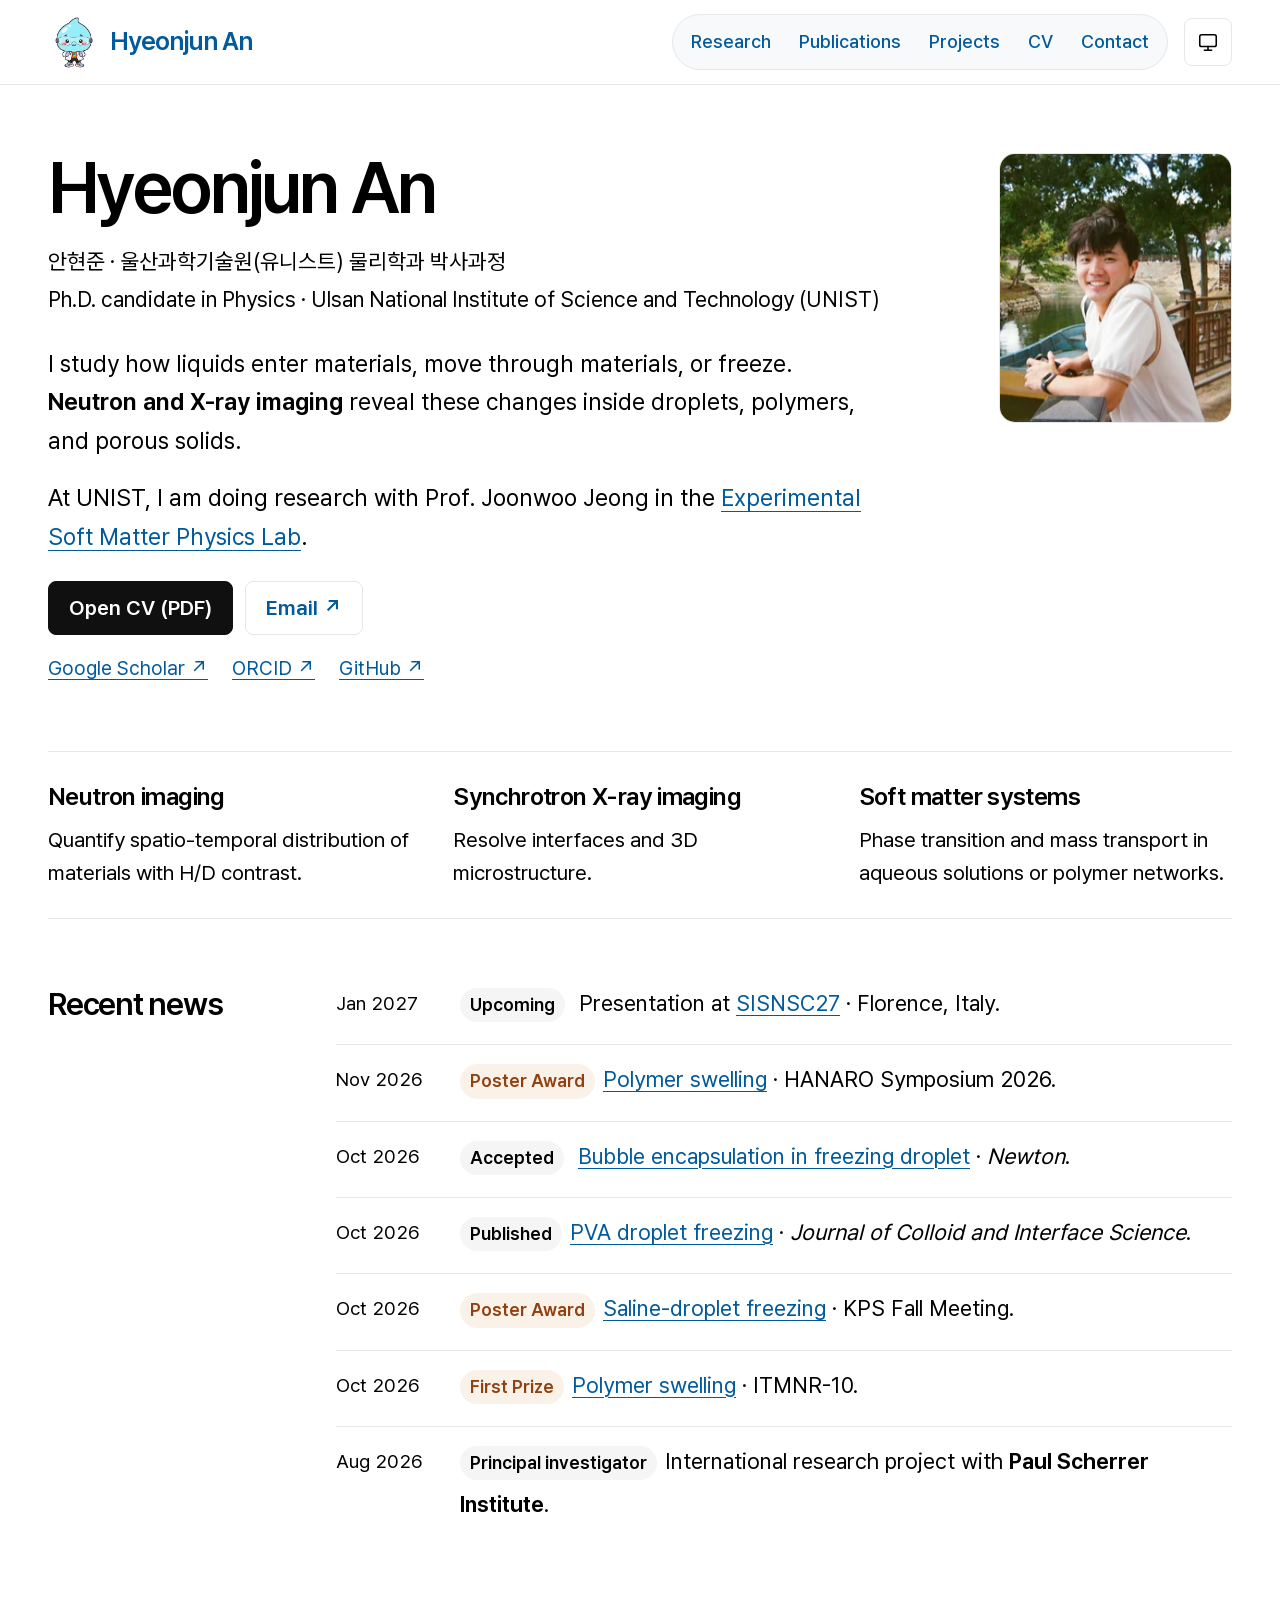
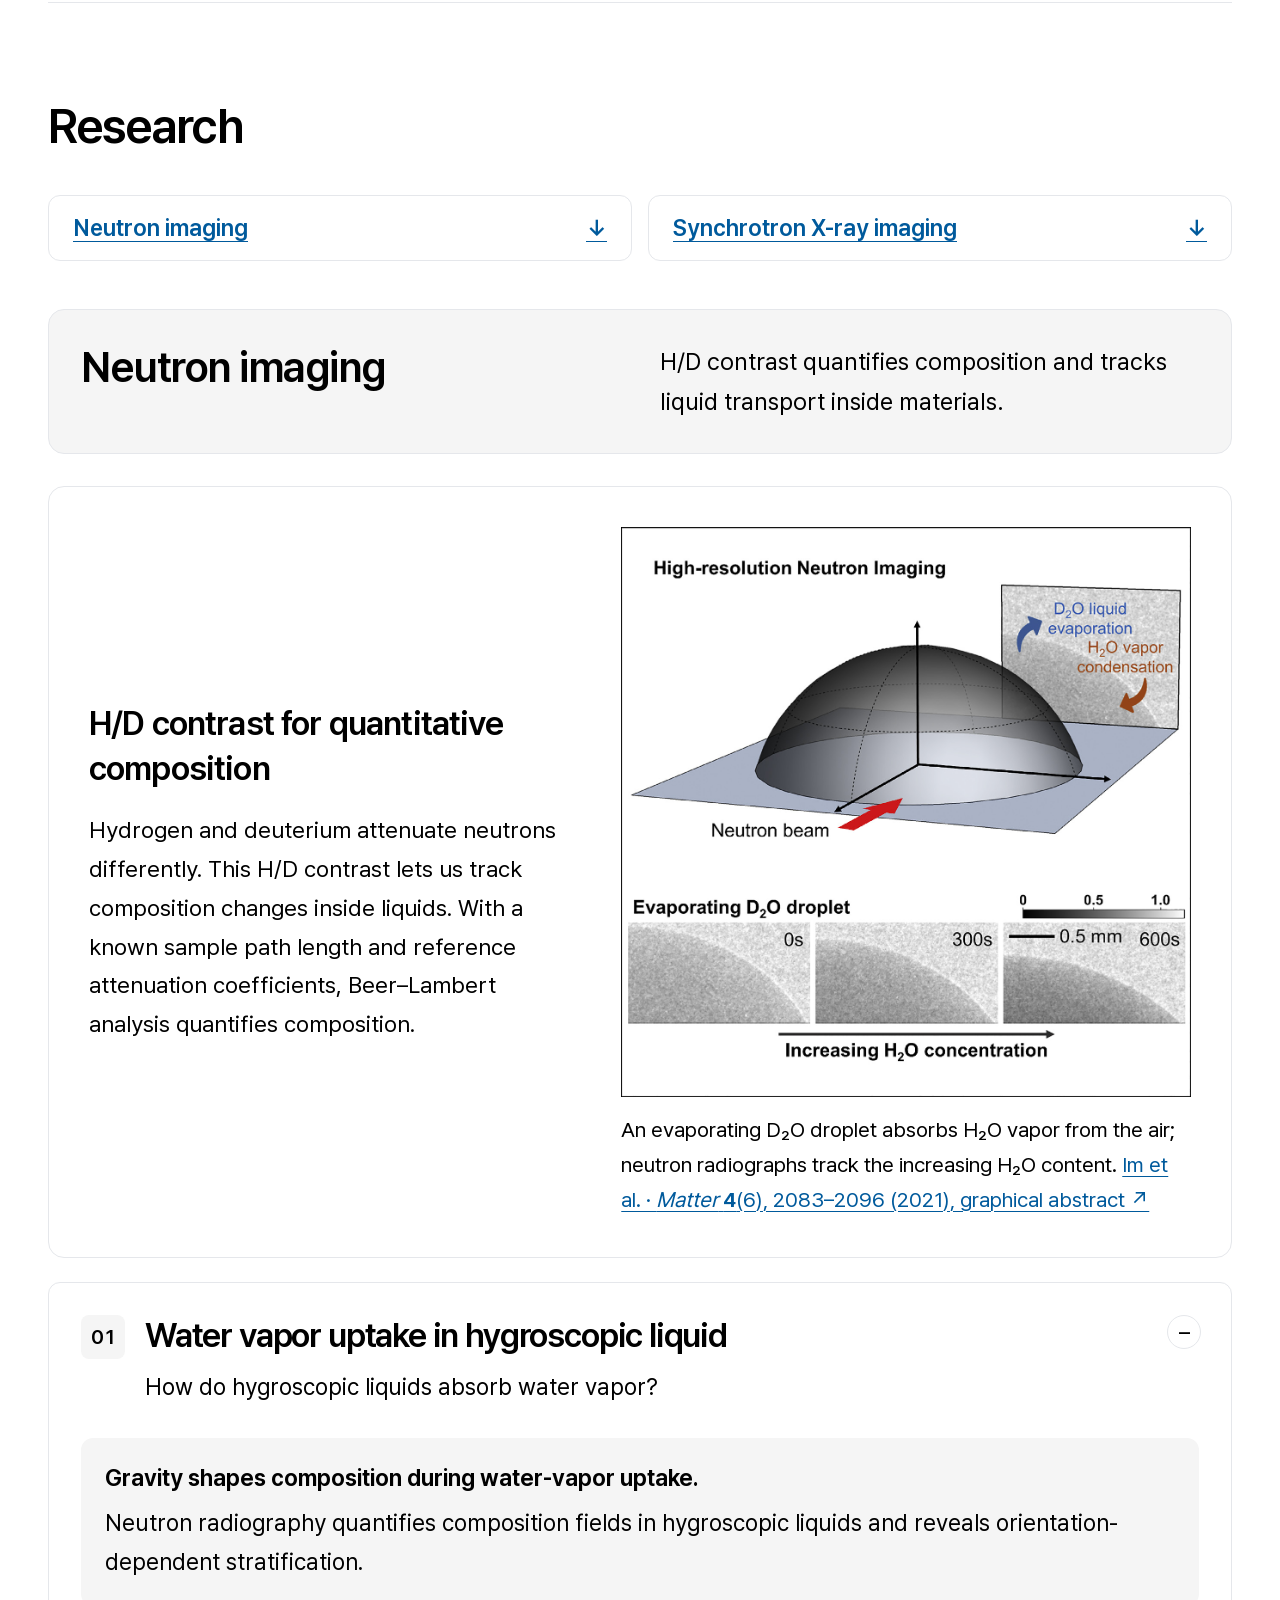
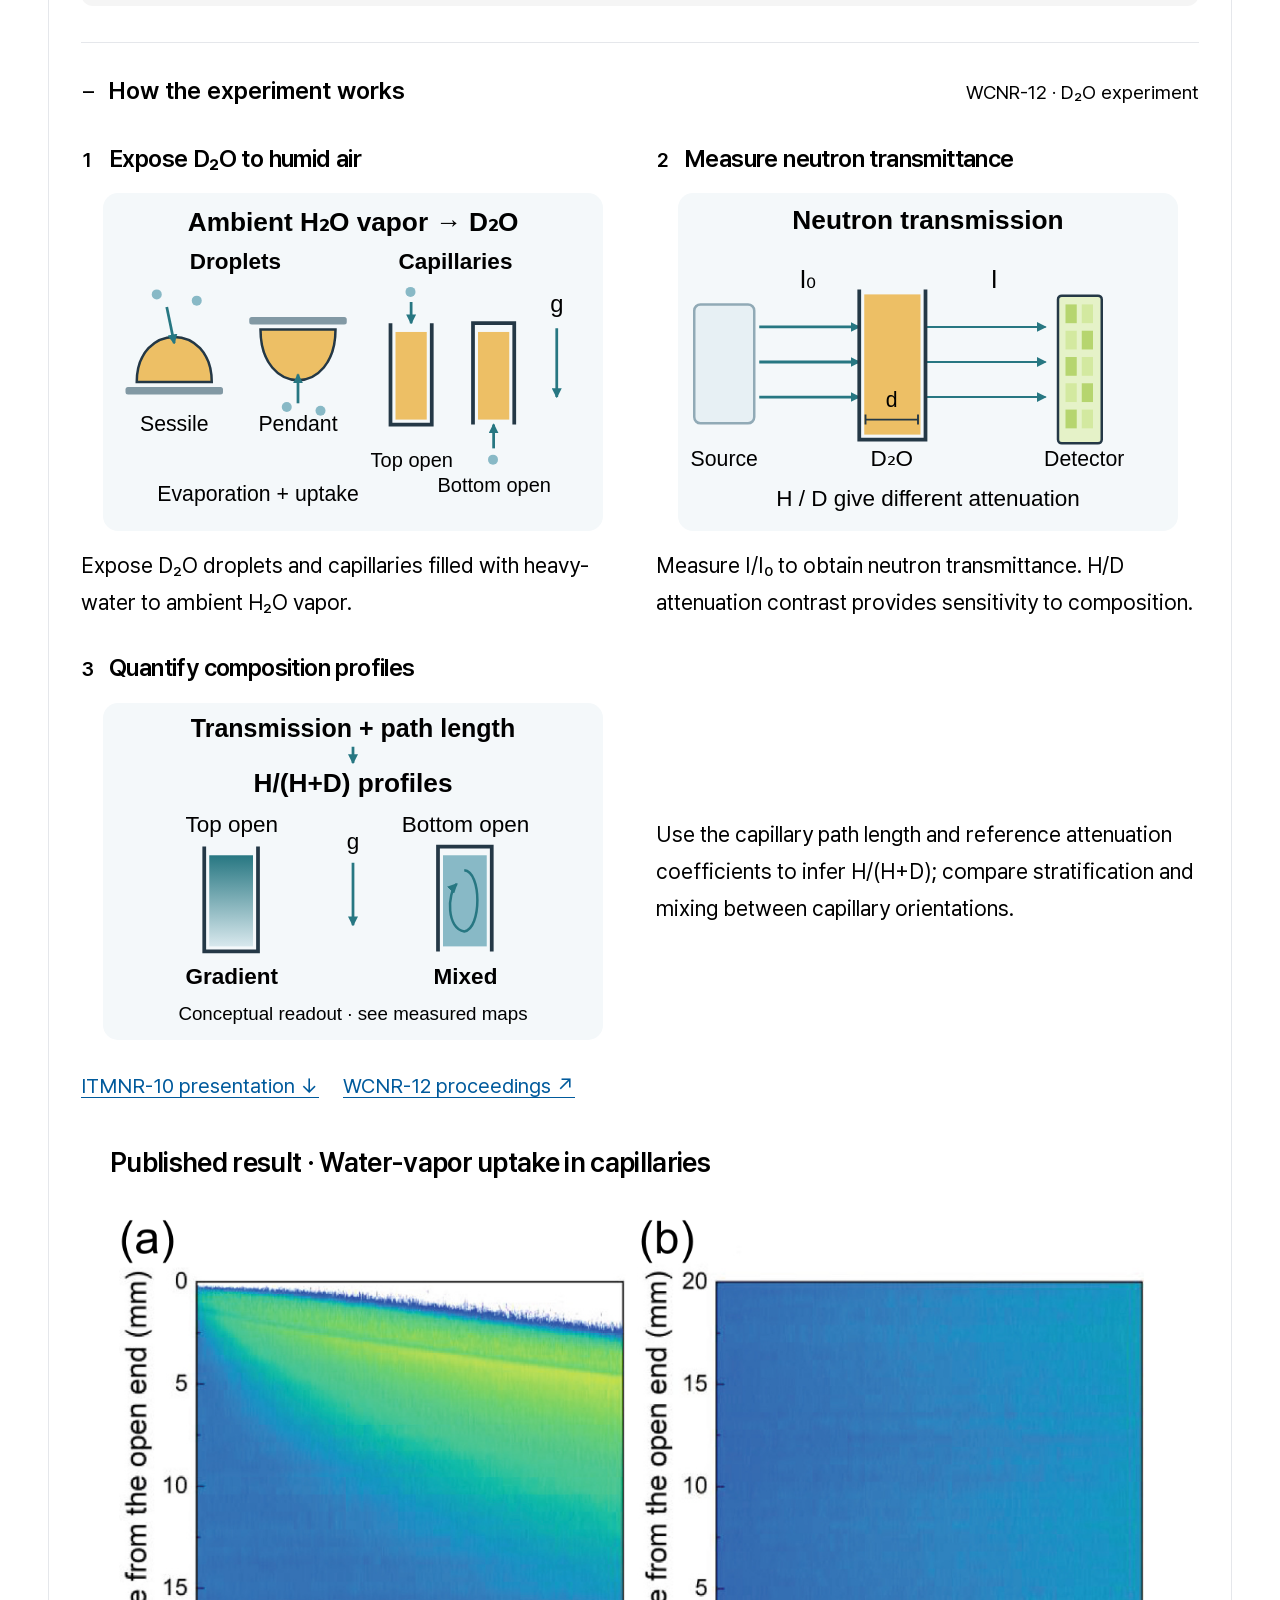
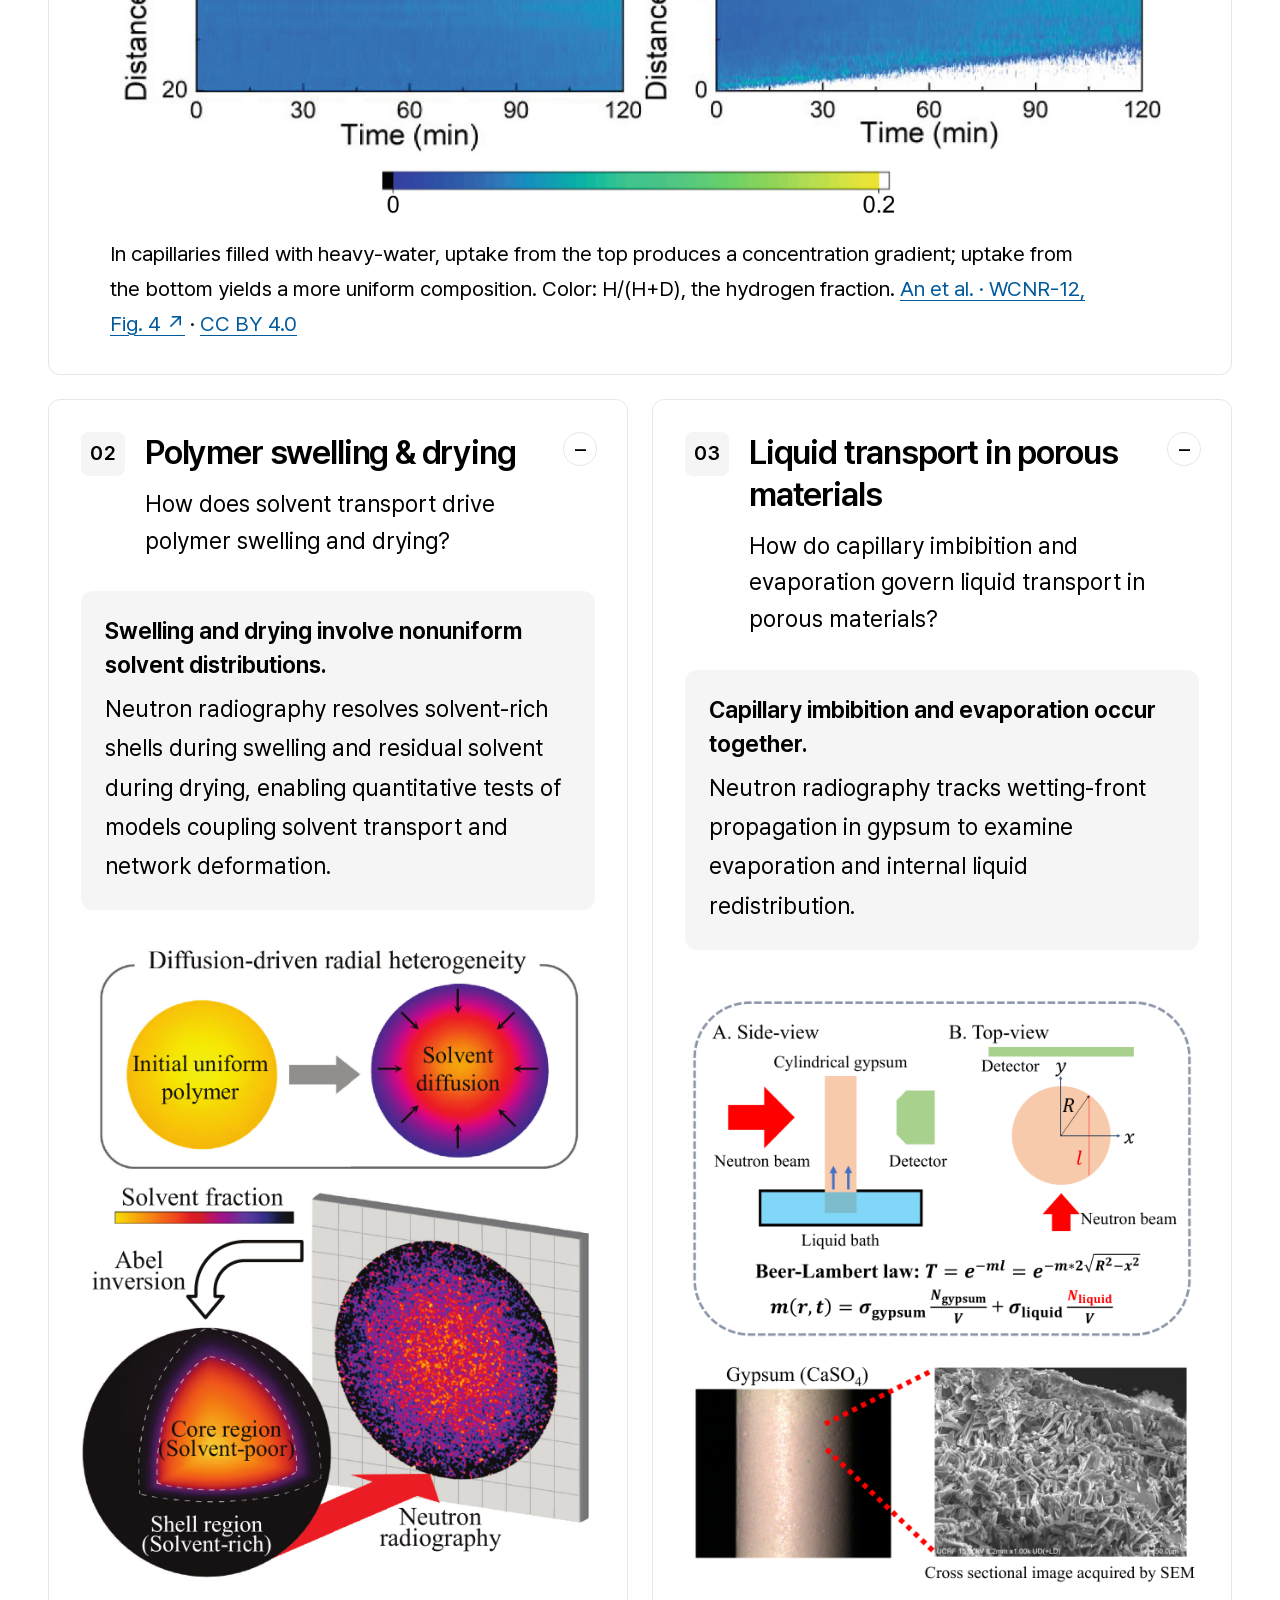
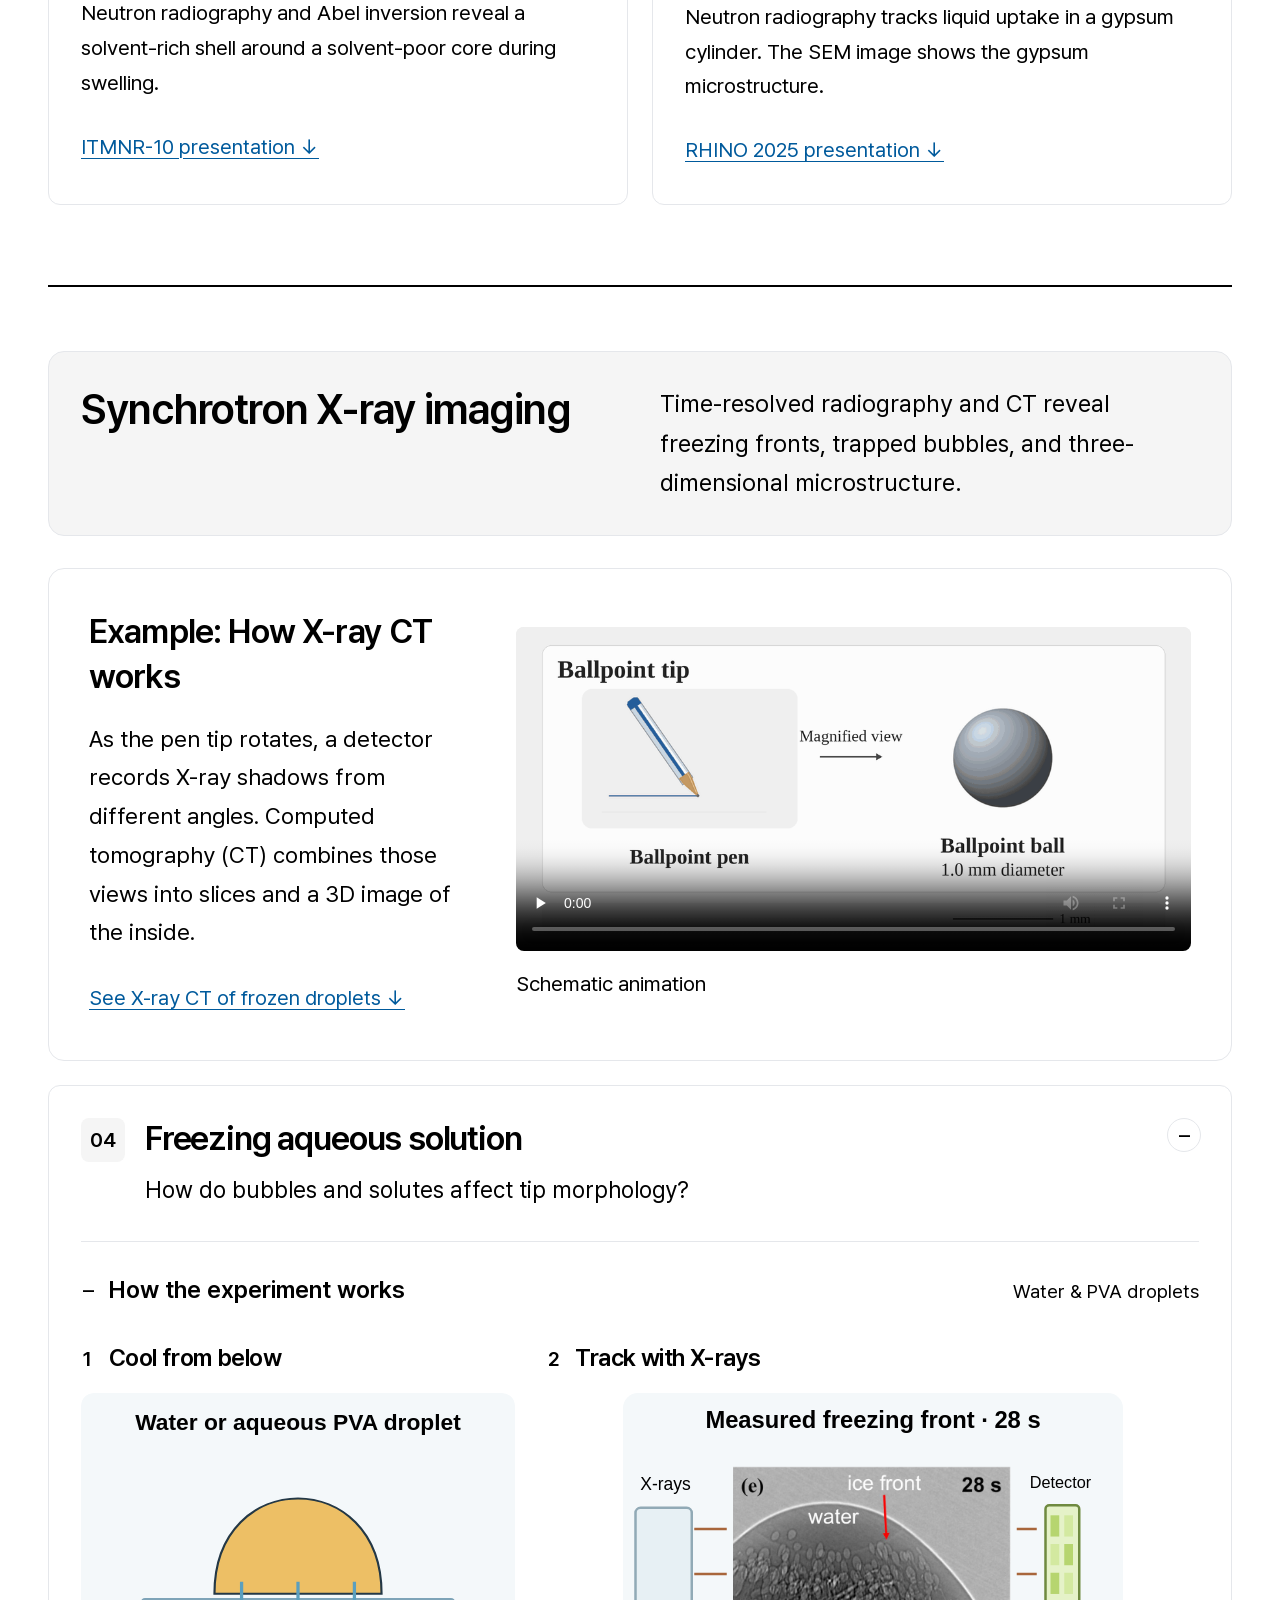
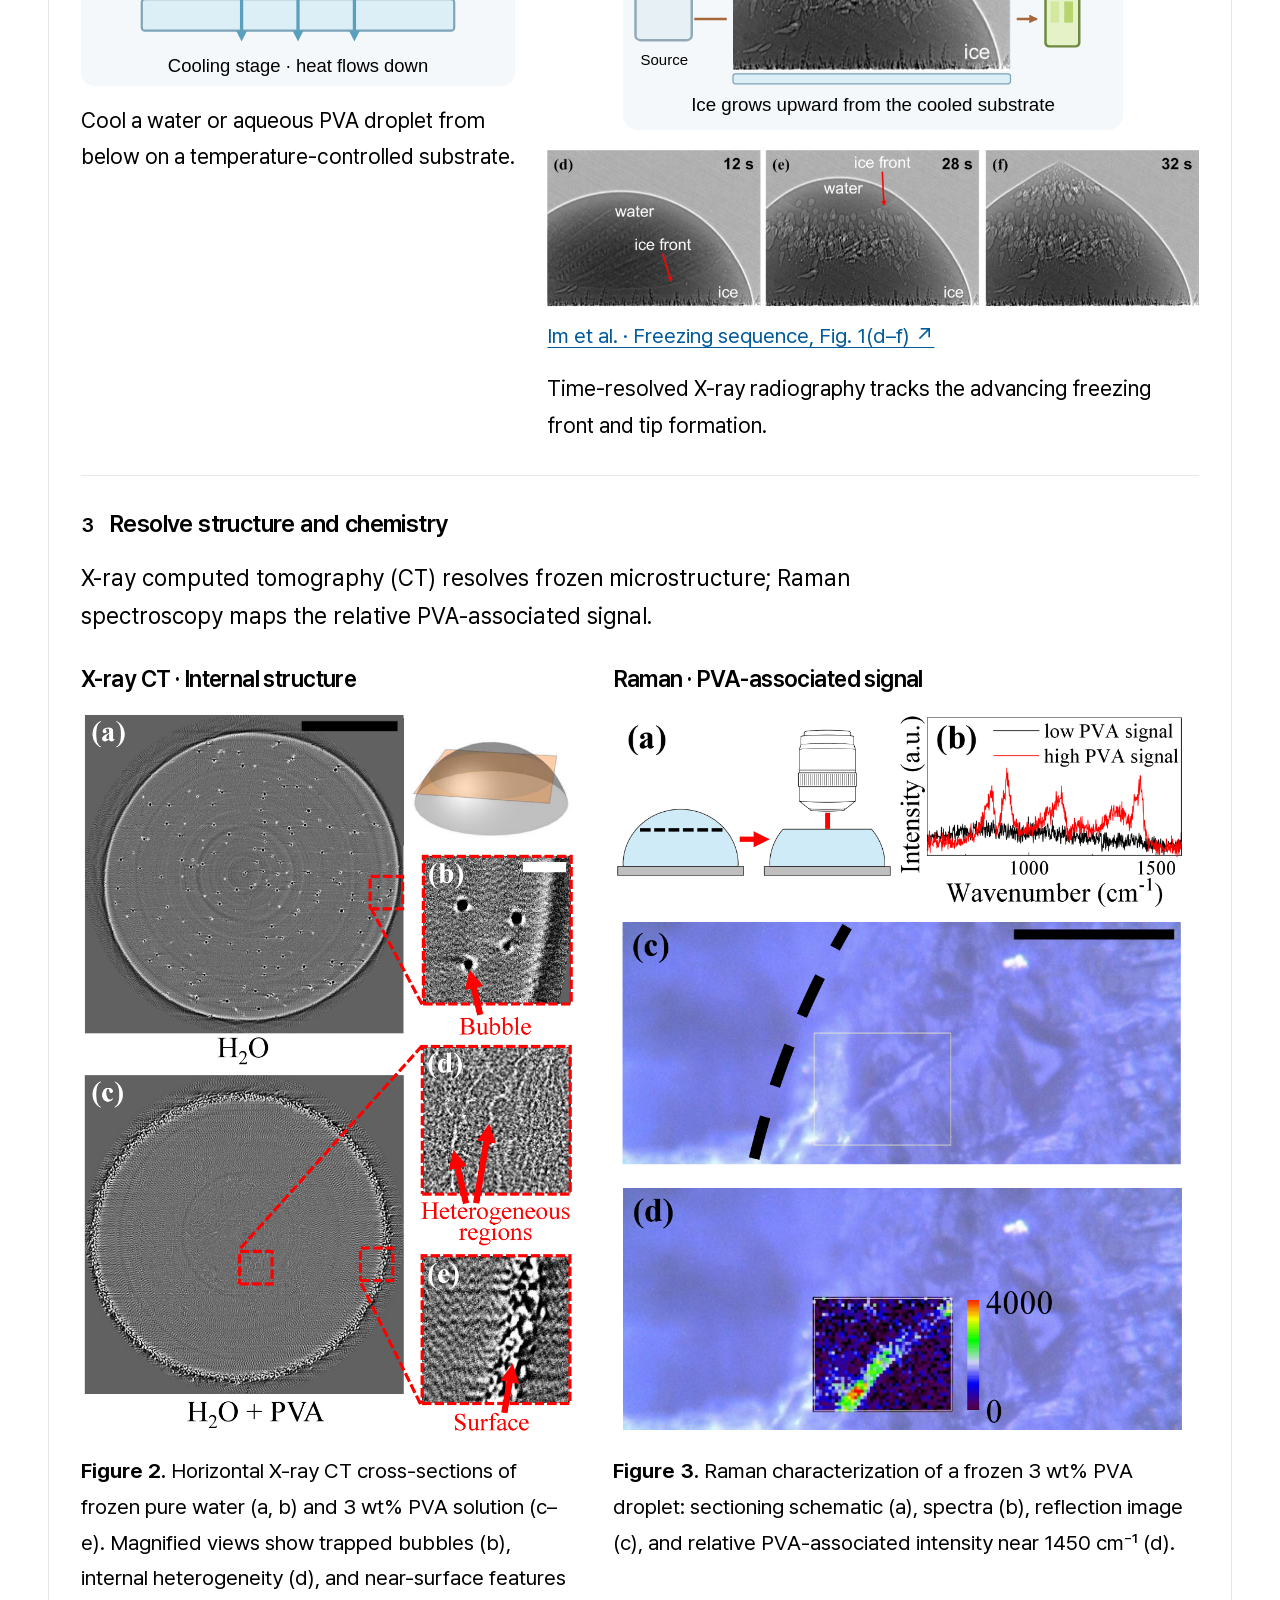
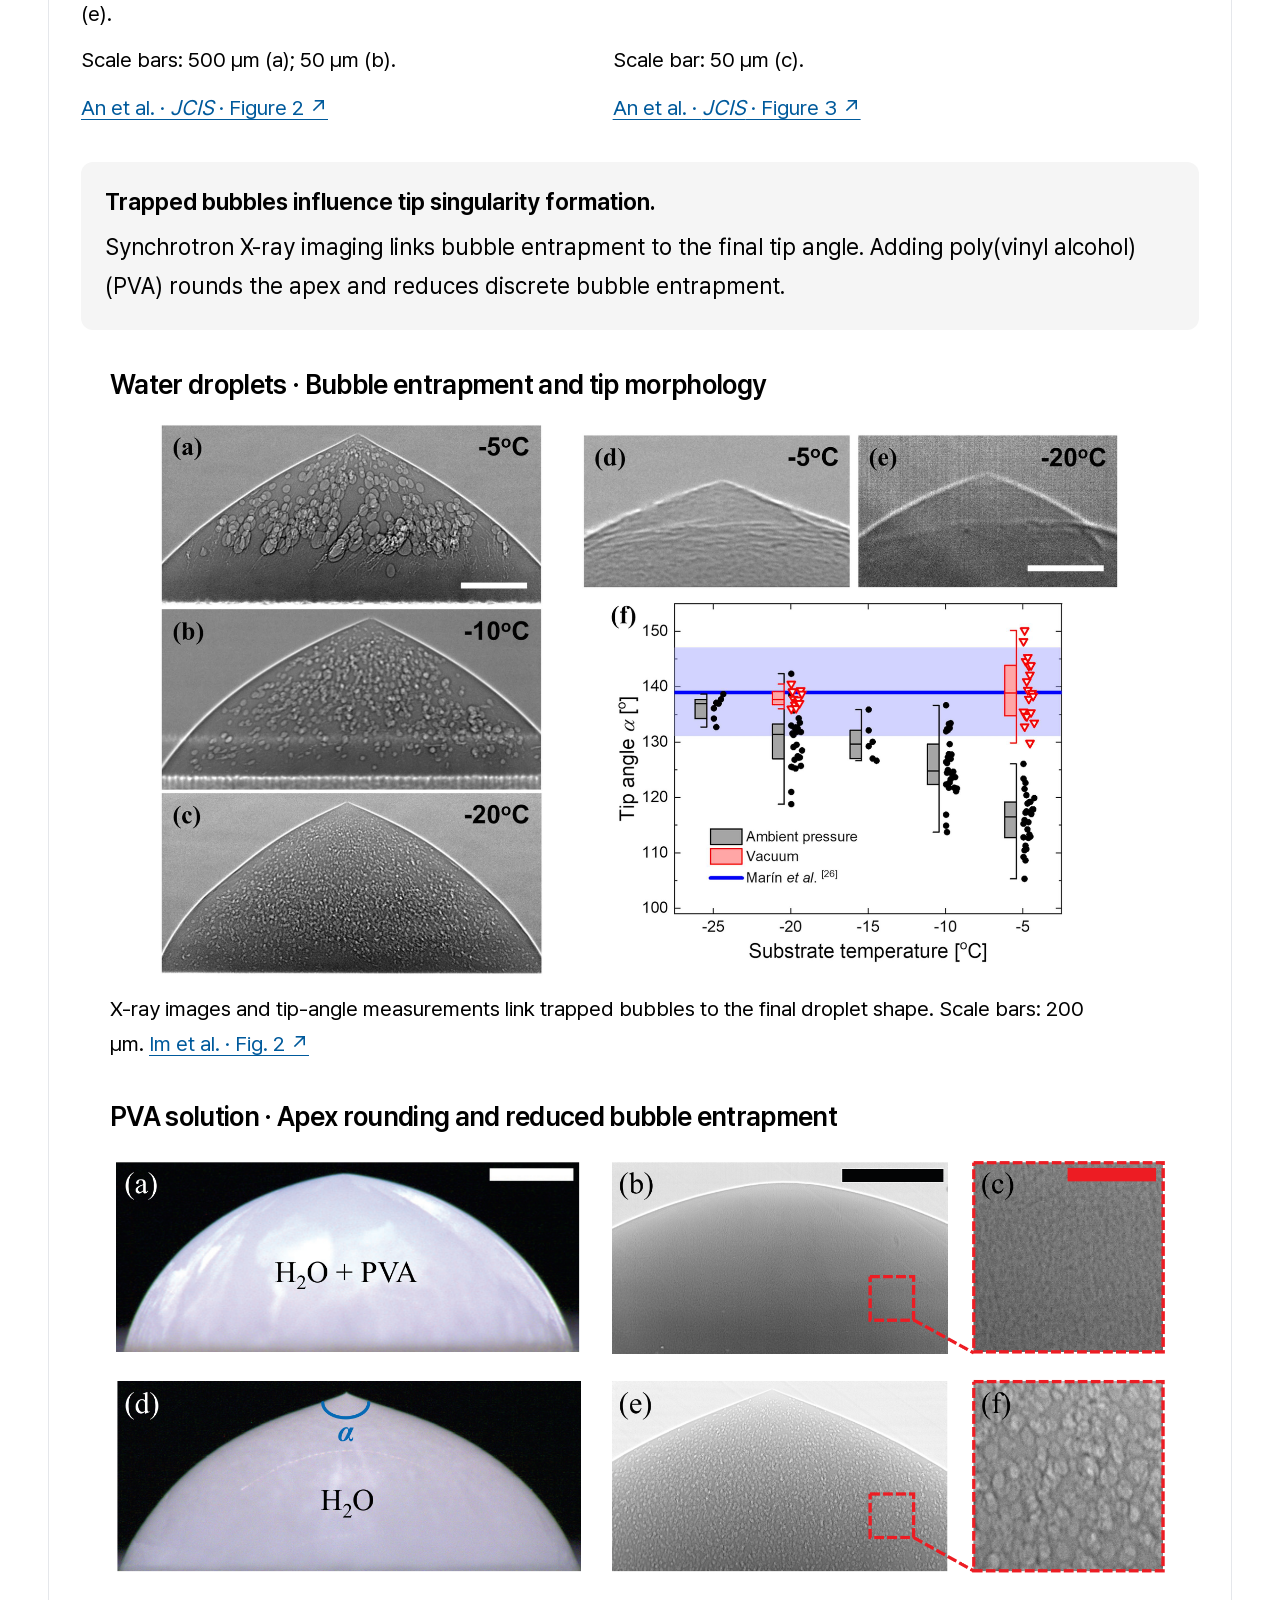
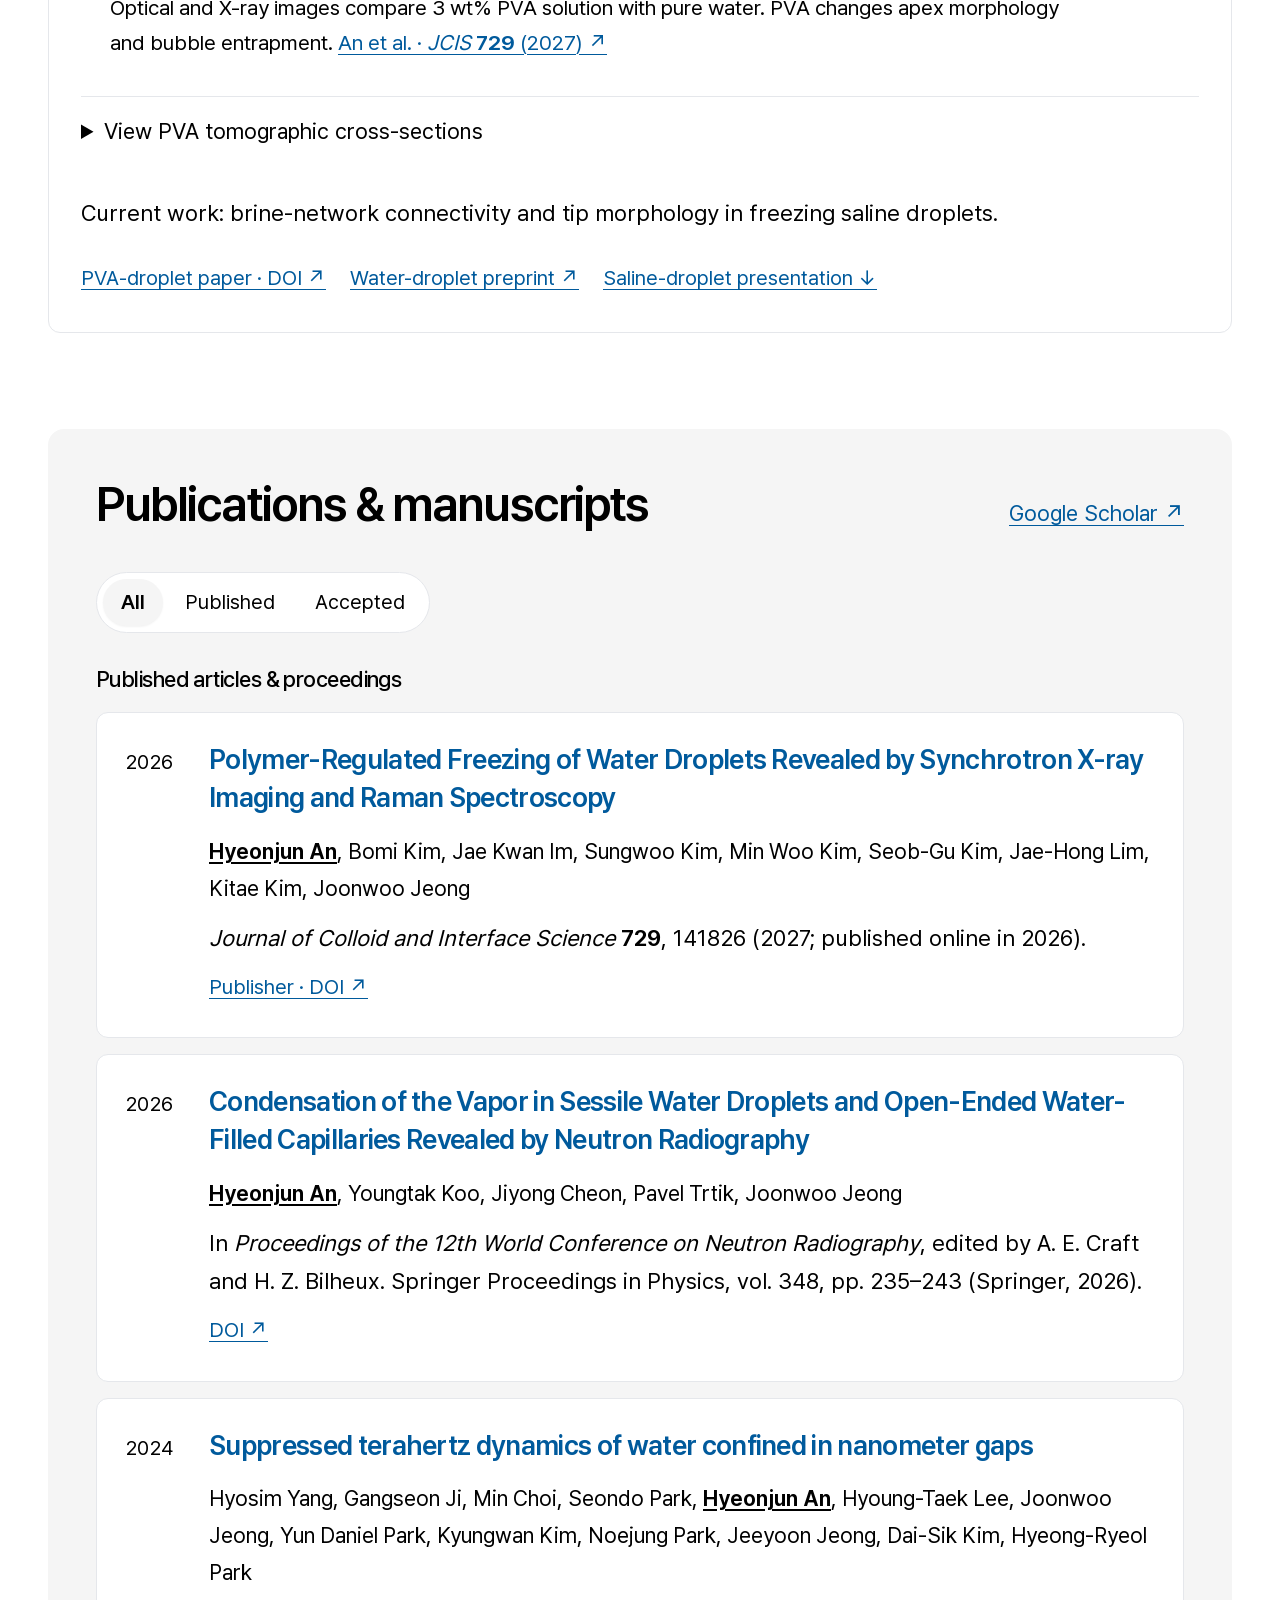
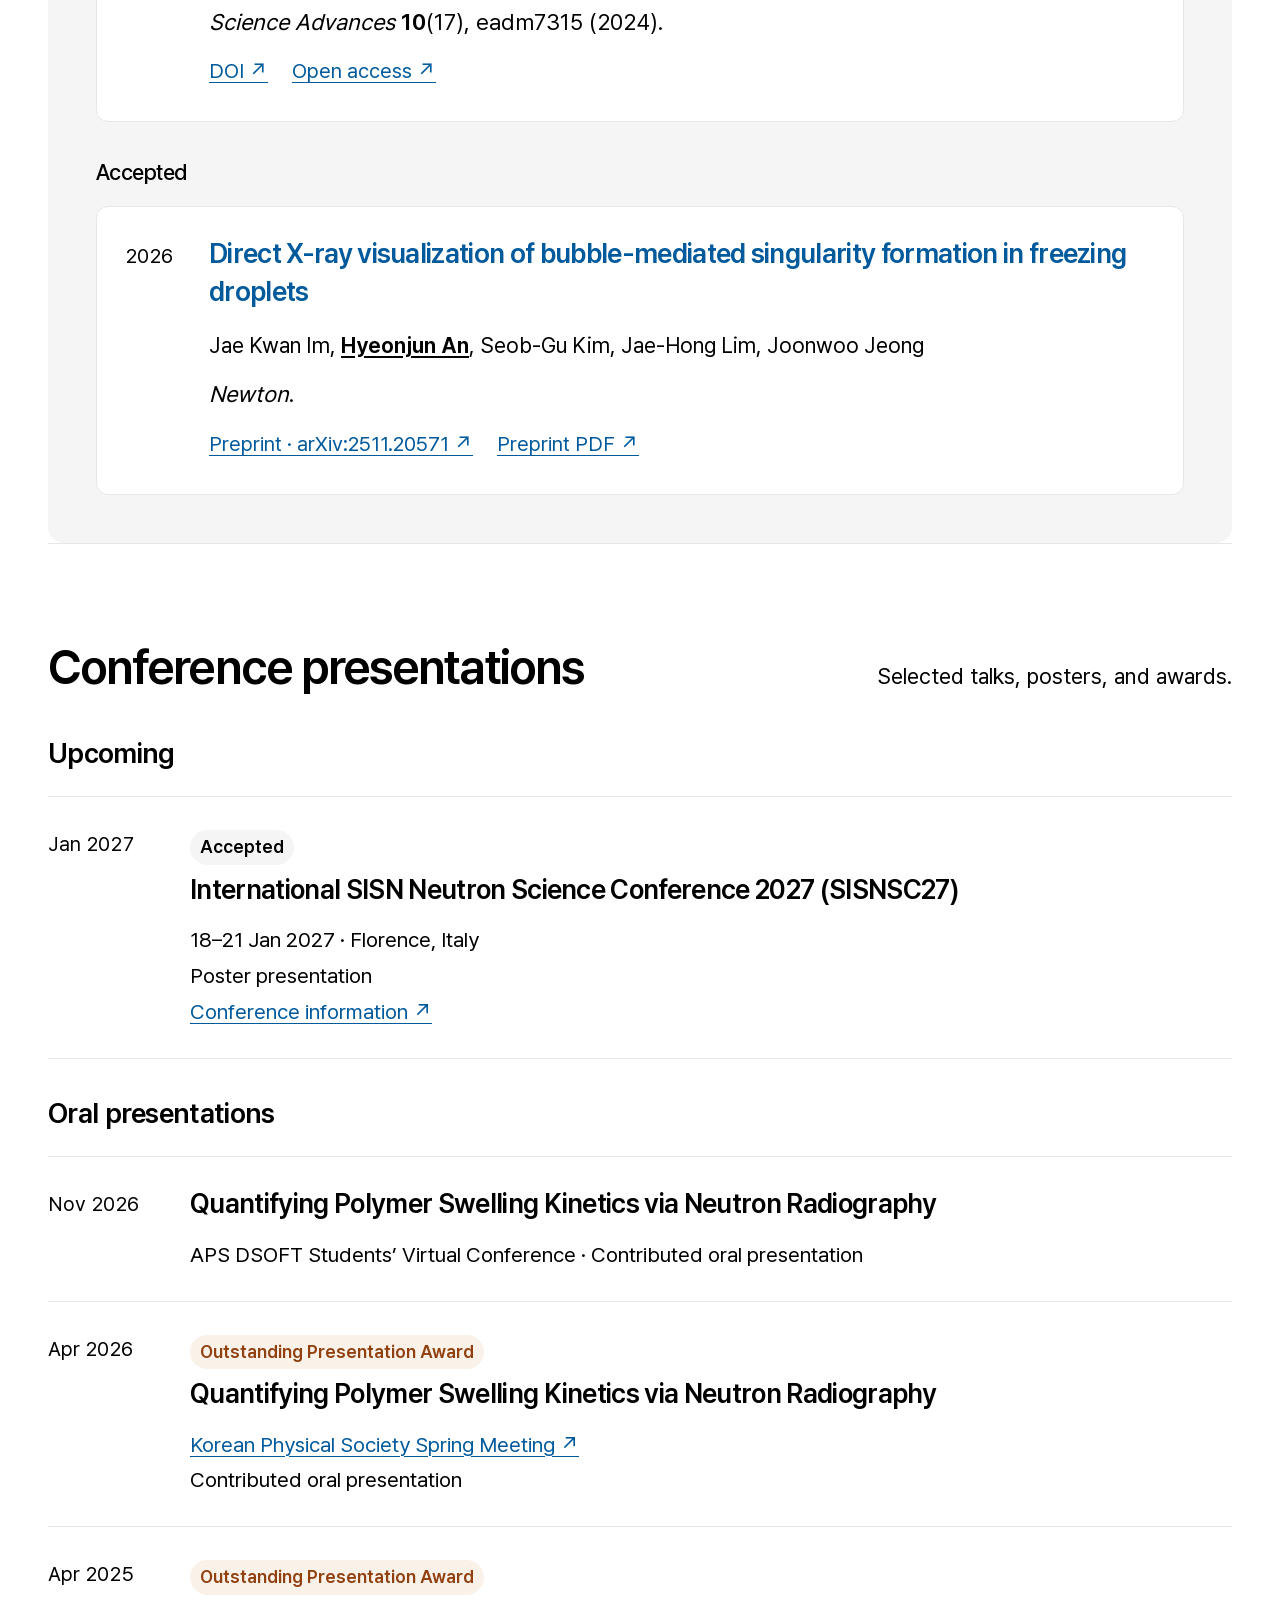
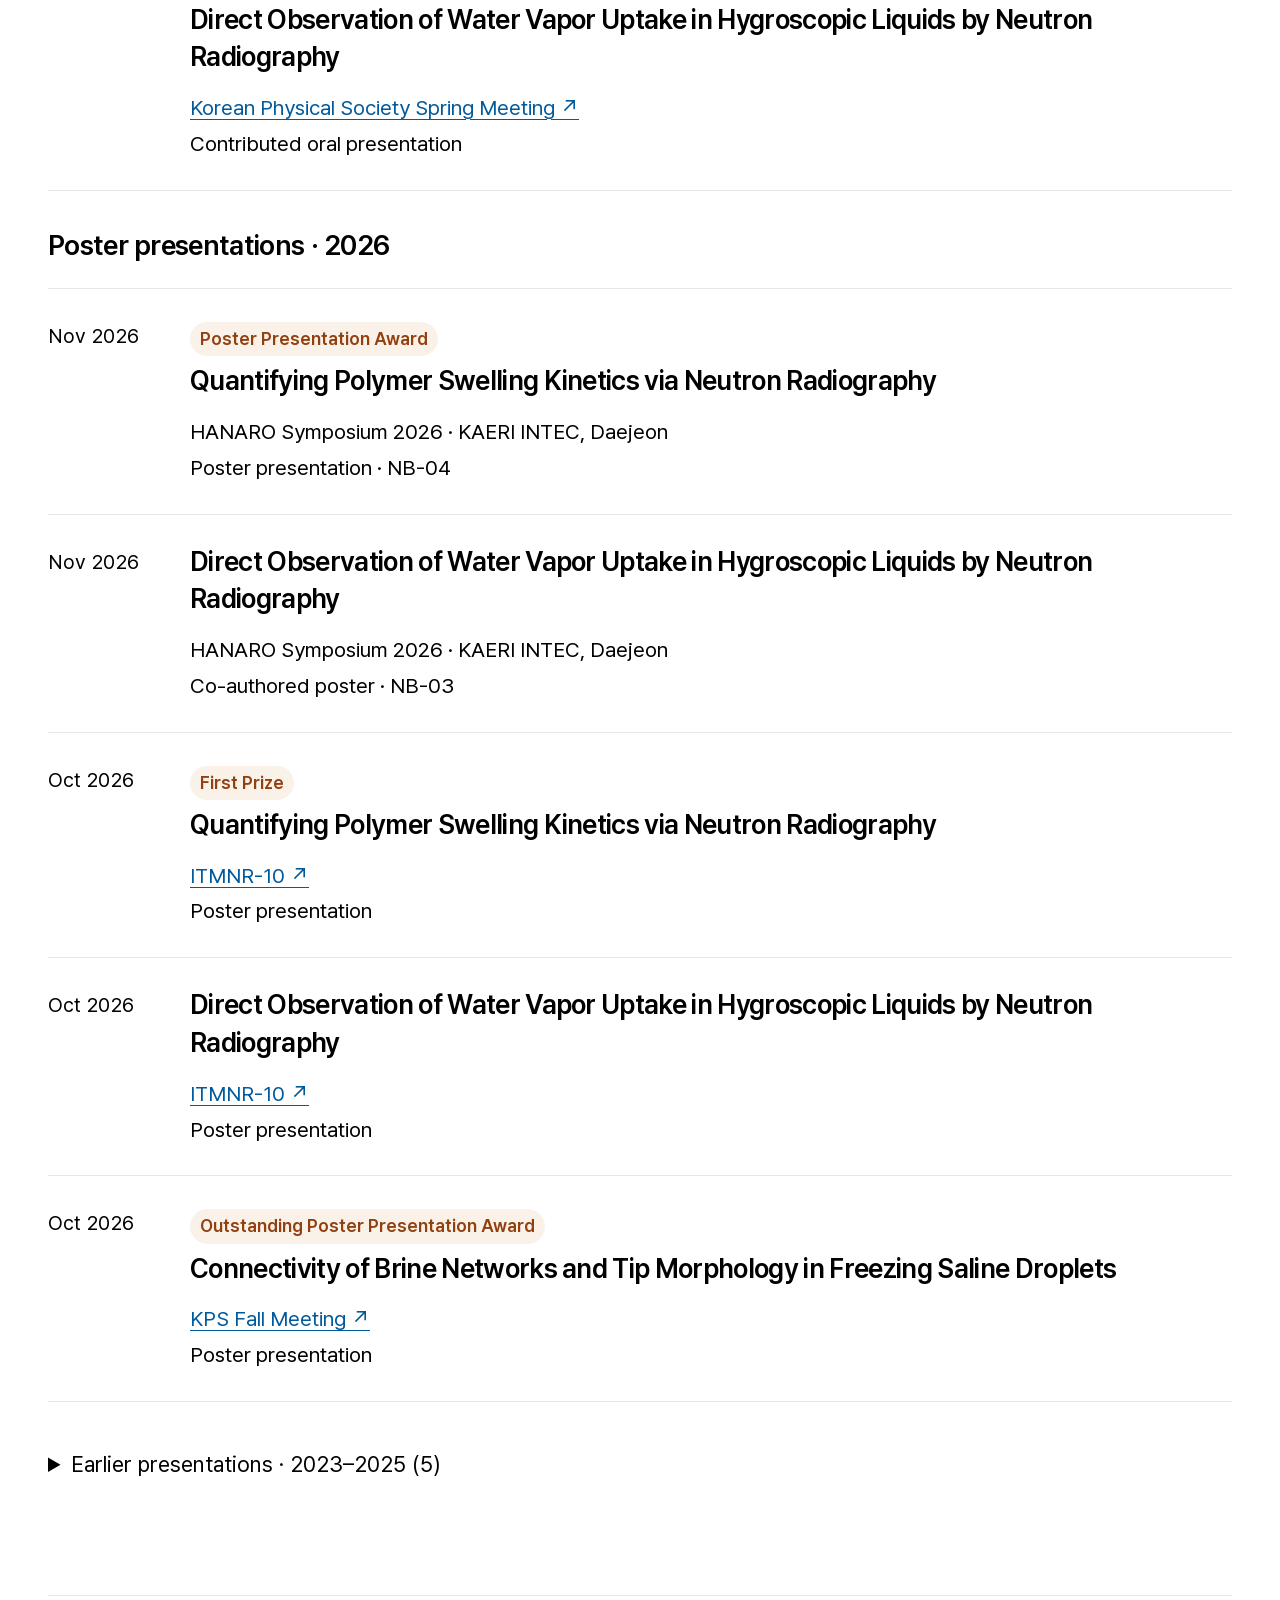
==== commit bf56845d: "Update the homepage footer date to 19 November 2026" ====
--- a/index.html
+++ b/index.html
@@ -455,7 +455,7 @@
 </section>
 
 </main>
-<footer class="site-footer"><div class="container footer-inner"><span>© 2026 Hyeonjun An</span><span class="footer-actions"><span>Updated 13 November 2026 · <a href="#about">Back to top ↑</a></span><button type="button" class="marathon-trigger" id="marathon-trigger" aria-haspopup="dialog" aria-controls="marathon-popup" aria-label="Discover a small surprise" title="Go the distance" hidden><svg xmlns="http://www.w3.org/2000/svg" viewBox="0 0 24 24" fill="none" stroke="currentColor" stroke-width="1.6" aria-hidden="true"><title>Distance marker</title><desc>A small route marker for a hidden personal milestone.</desc><path d="M5 20V4m0 0h13l-3 4 3 4H5" stroke-linecap="round" stroke-linejoin="round"/></svg><span>42.195</span></button></span></div>
+<footer class="site-footer"><div class="container footer-inner"><span>© 2026 Hyeonjun An</span><span class="footer-actions"><span>Updated 19 November 2026 · <a href="#about">Back to top ↑</a></span><button type="button" class="marathon-trigger" id="marathon-trigger" aria-haspopup="dialog" aria-controls="marathon-popup" aria-label="Discover a small surprise" title="Go the distance" hidden><svg xmlns="http://www.w3.org/2000/svg" viewBox="0 0 24 24" fill="none" stroke="currentColor" stroke-width="1.6" aria-hidden="true"><title>Distance marker</title><desc>A small route marker for a hidden personal milestone.</desc><path d="M5 20V4m0 0h13l-3 4 3 4H5" stroke-linecap="round" stroke-linejoin="round"/></svg><span>42.195</span></button></span></div>
 </footer>
 <dialog class="marathon-popup" id="marathon-popup" aria-labelledby="marathon-title" aria-describedby="marathon-detail">
   <button type="button" class="marathon-close" id="close-marathon" aria-label="Close marathon popup" autofocus>×</button>
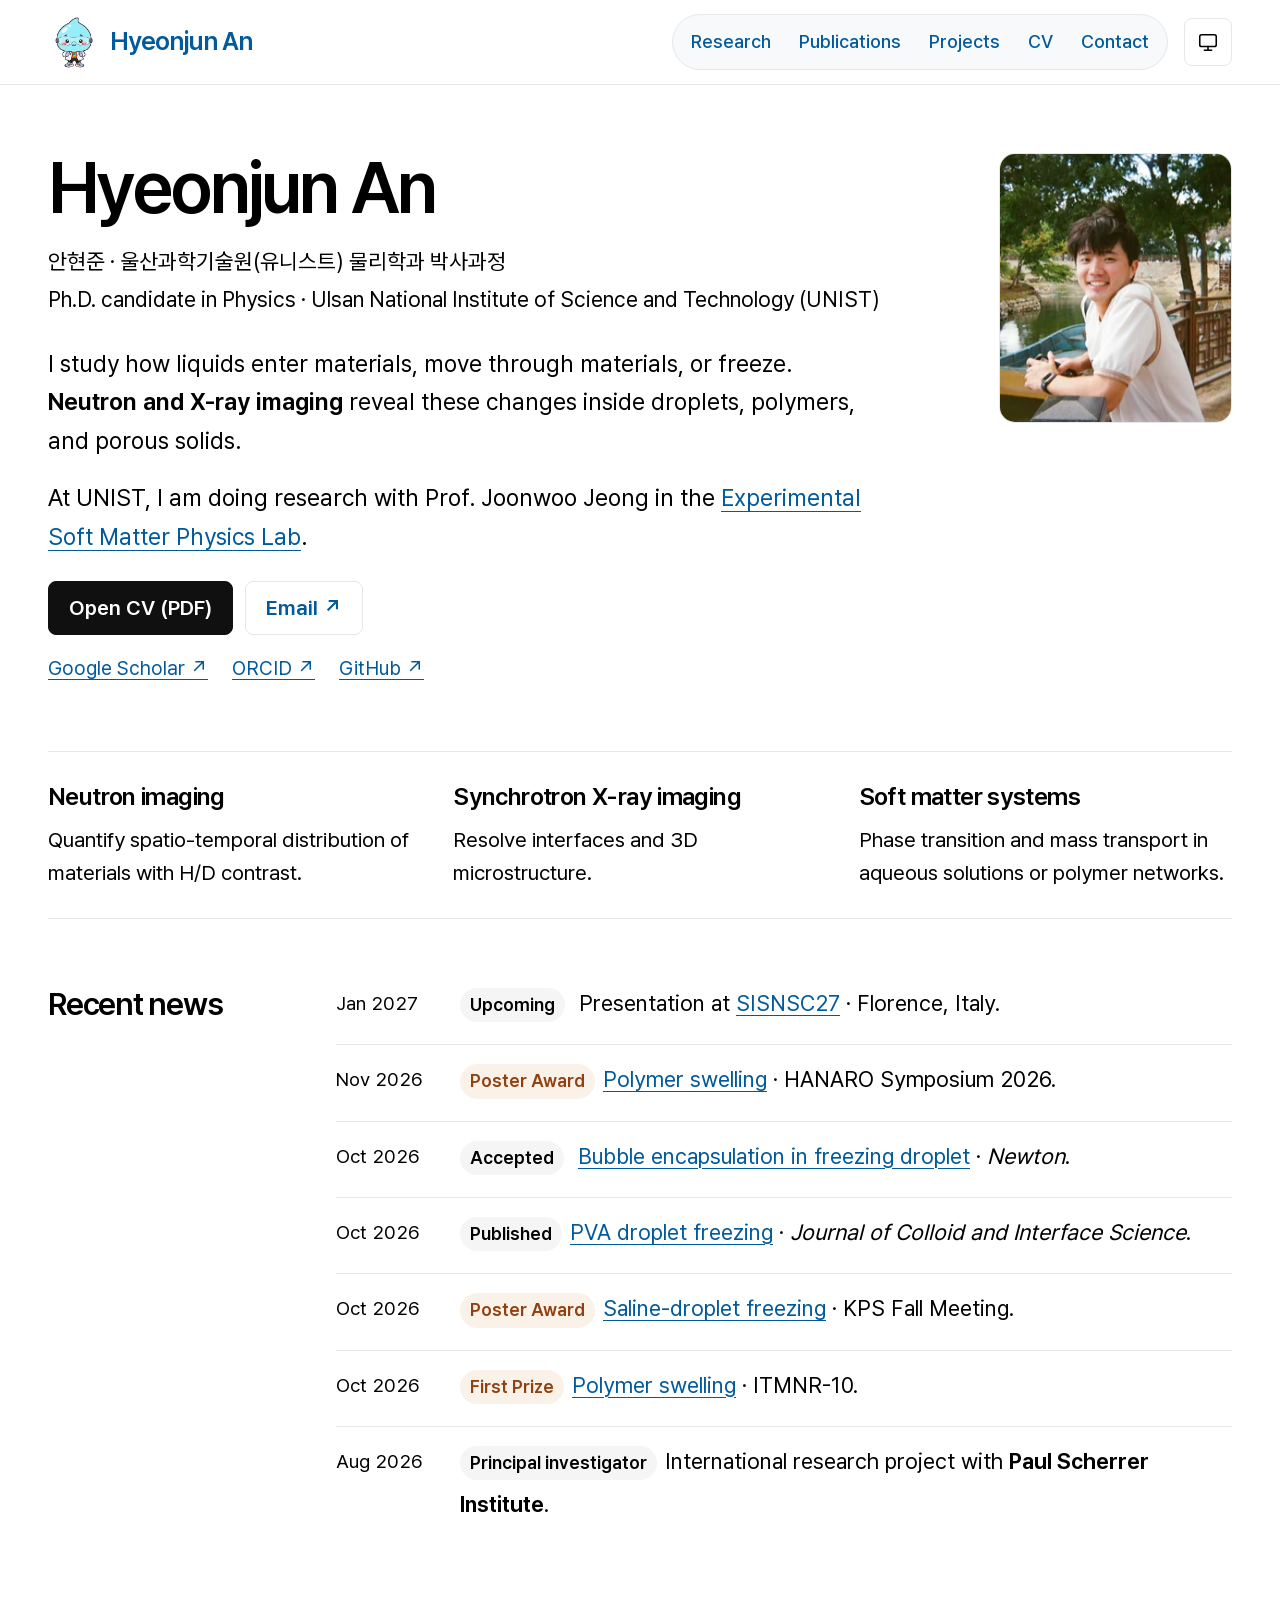
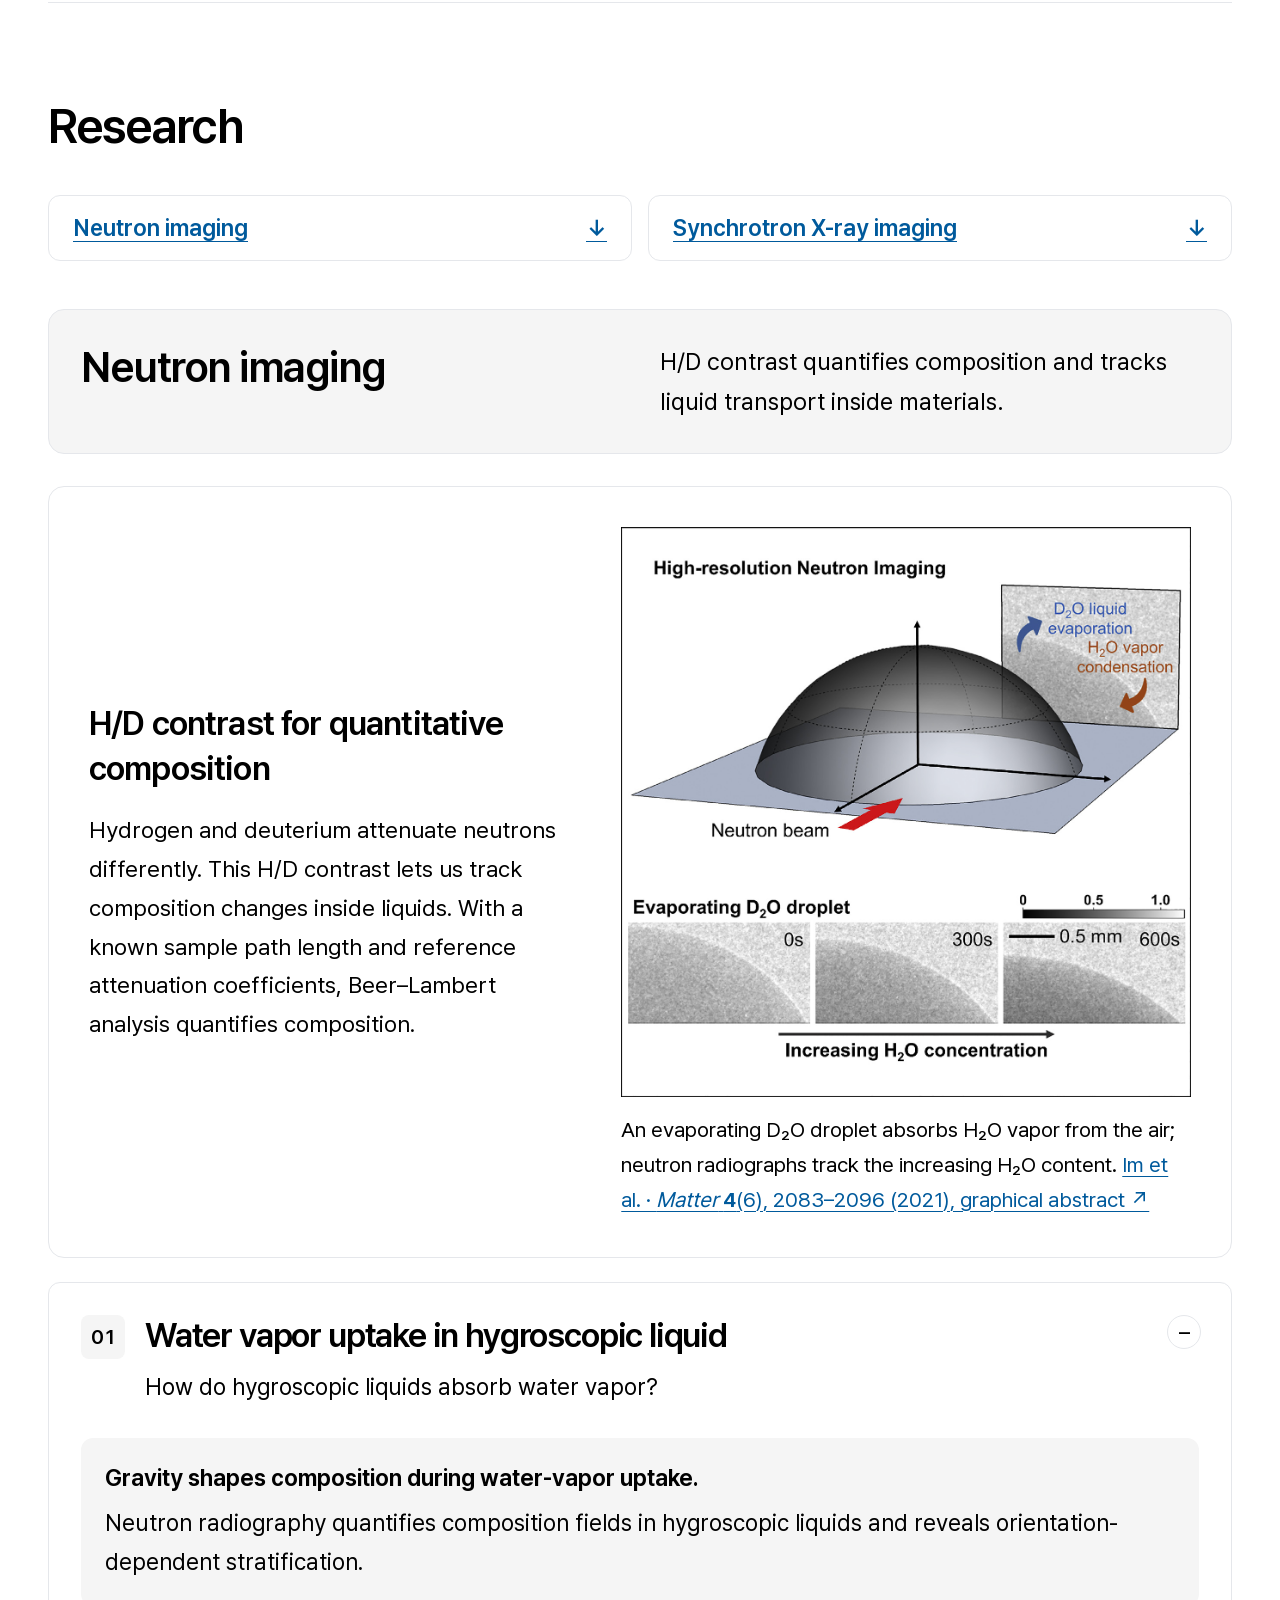
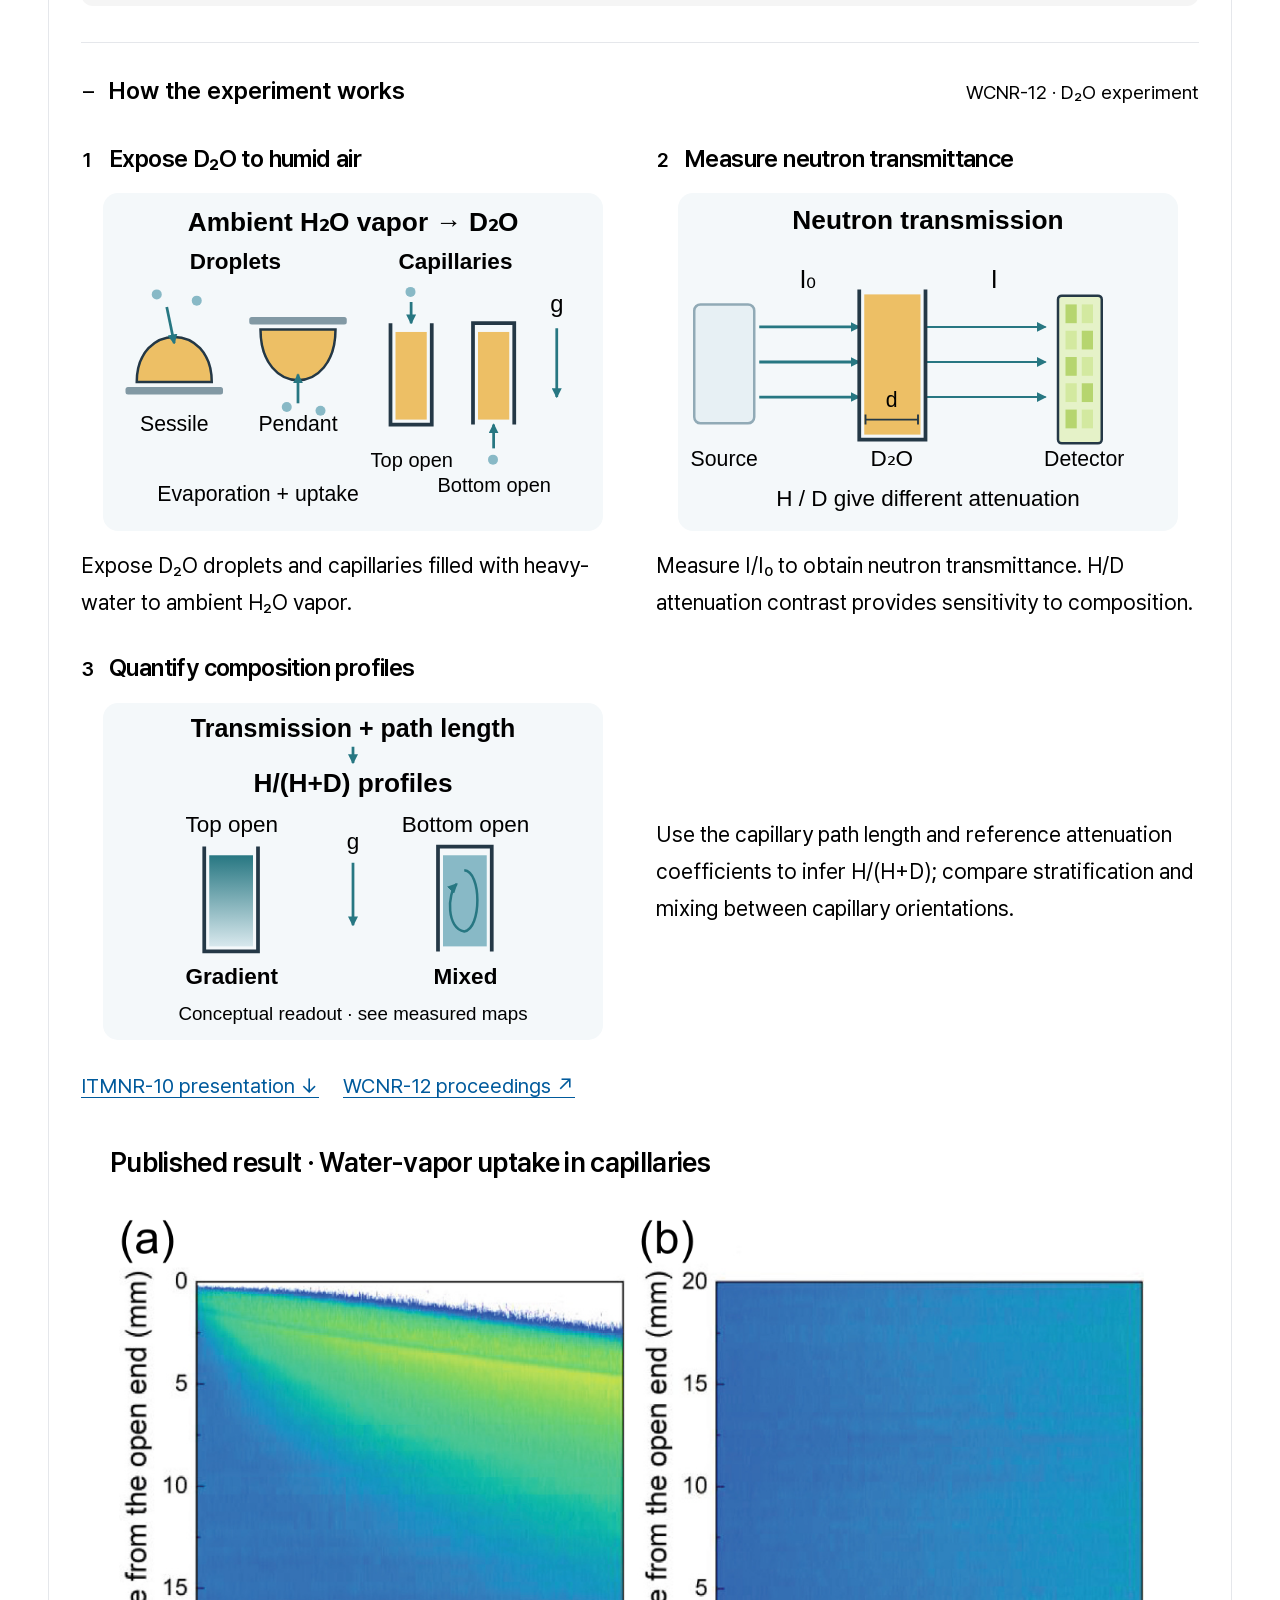
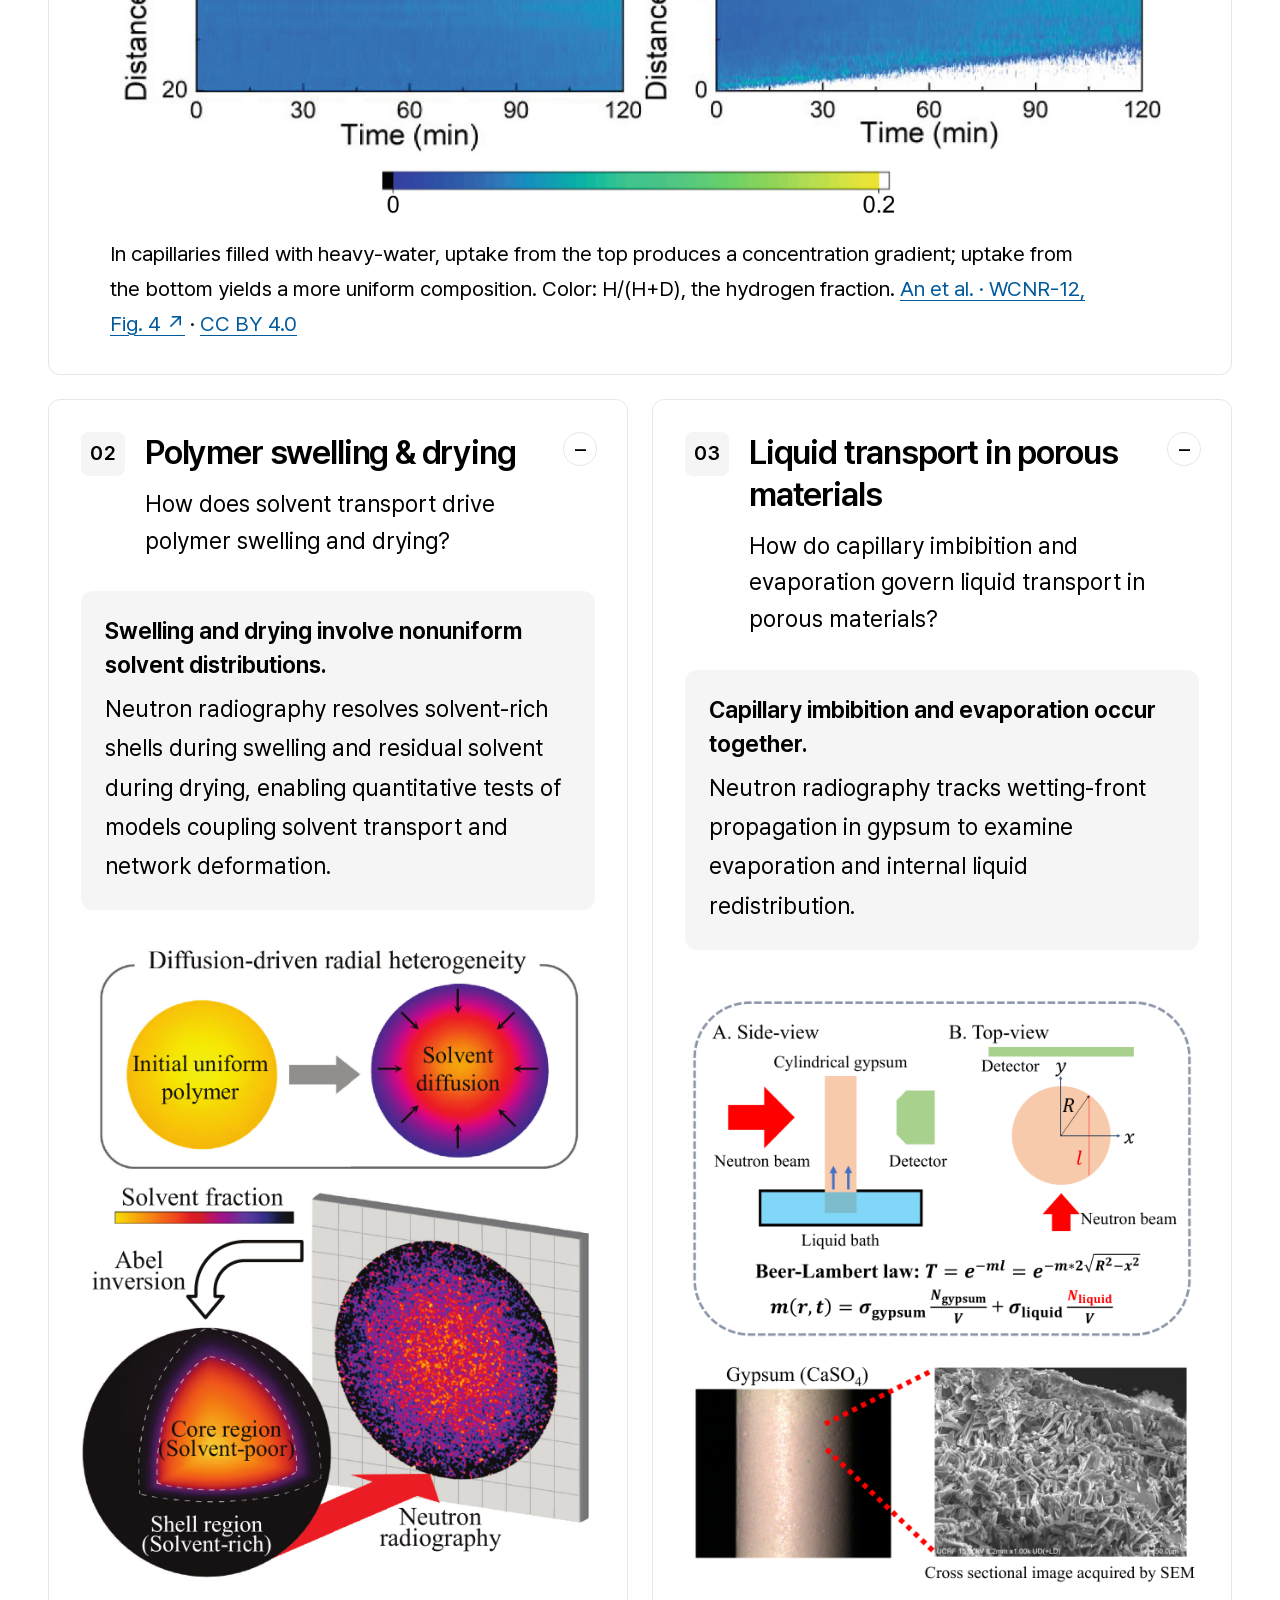
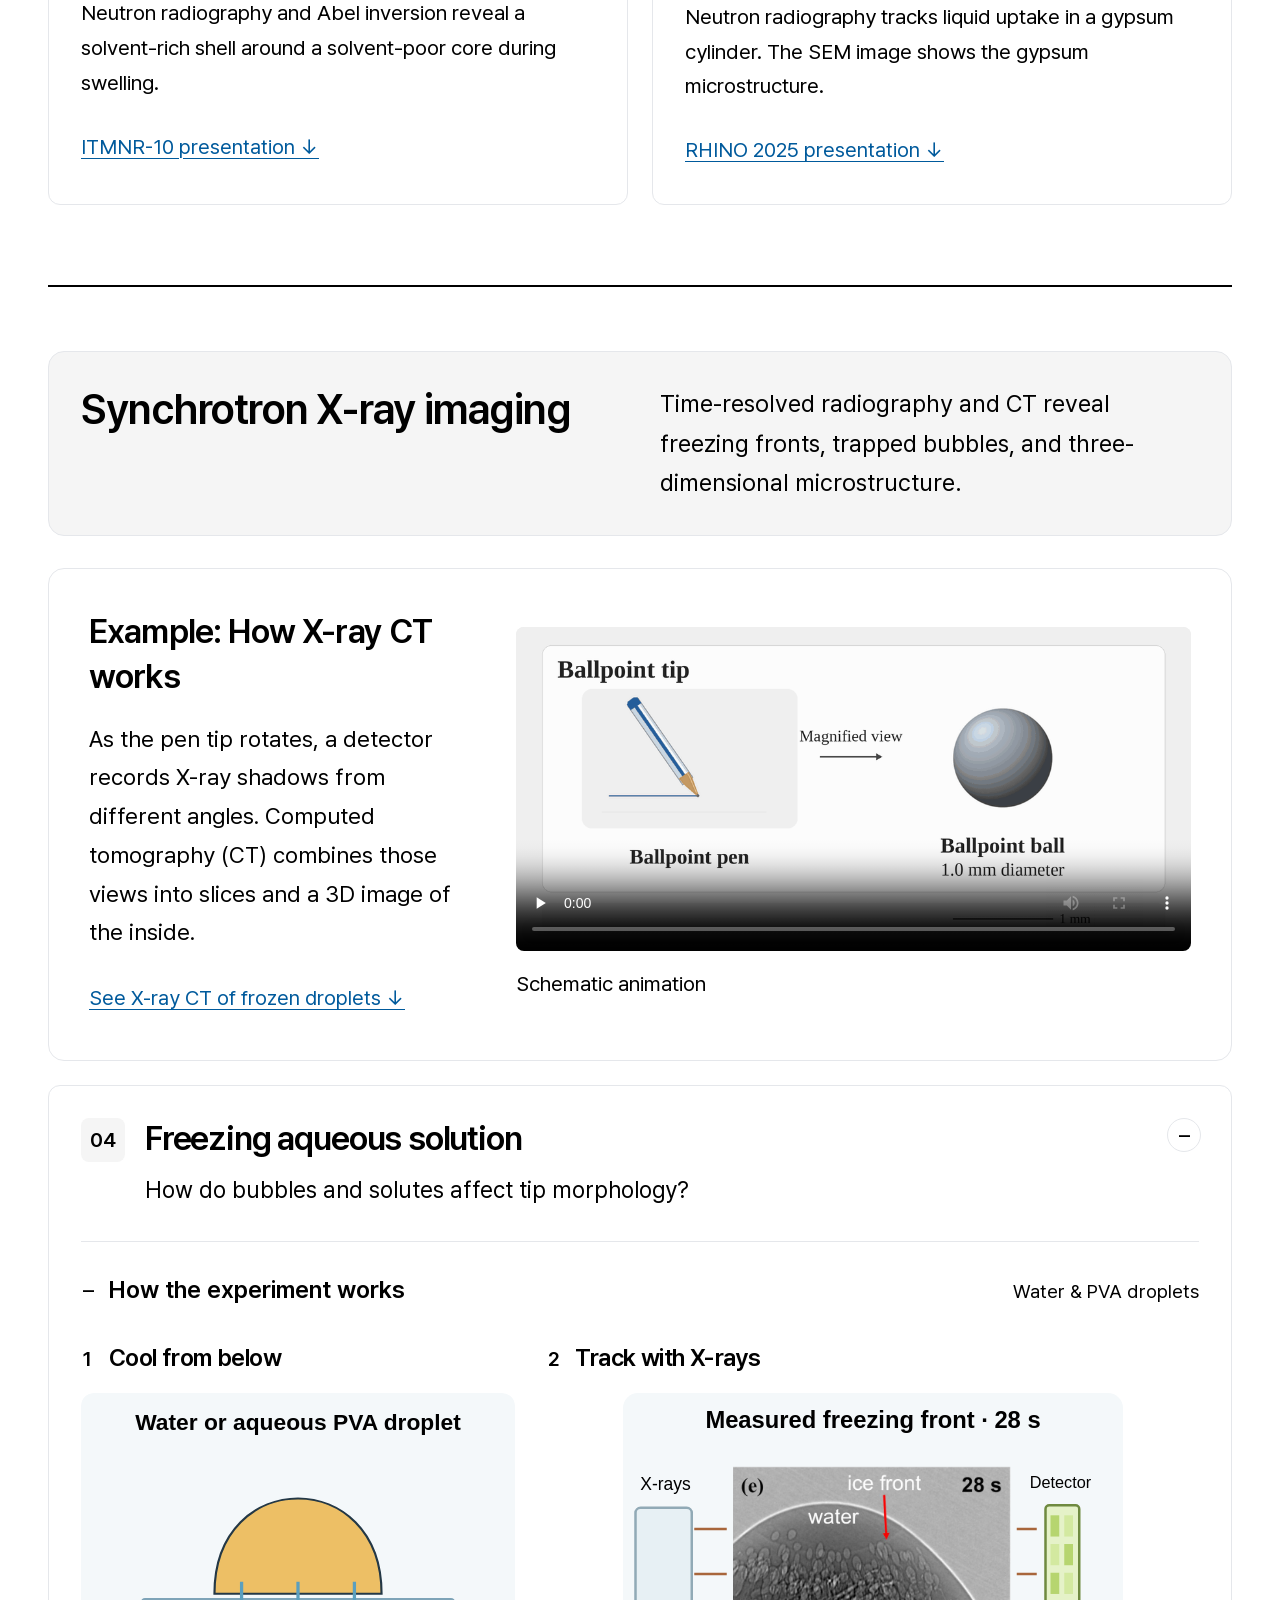
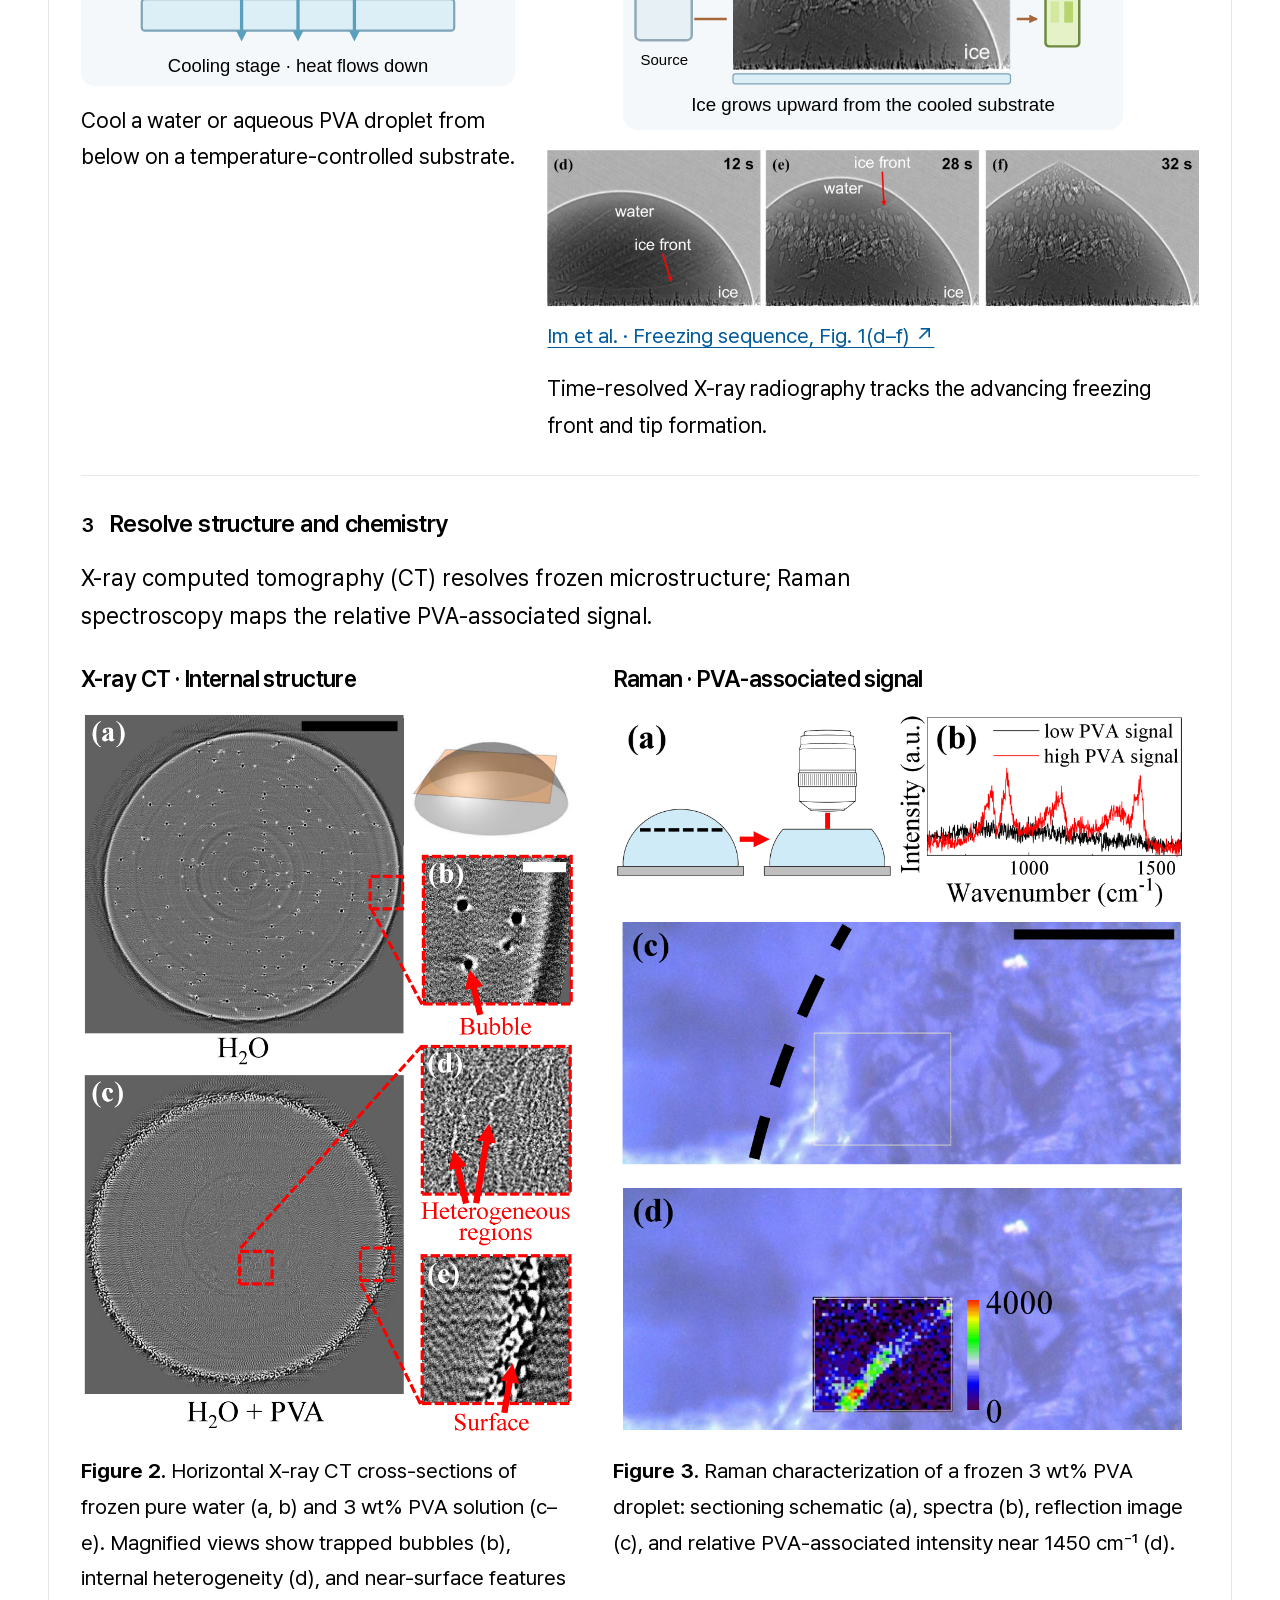
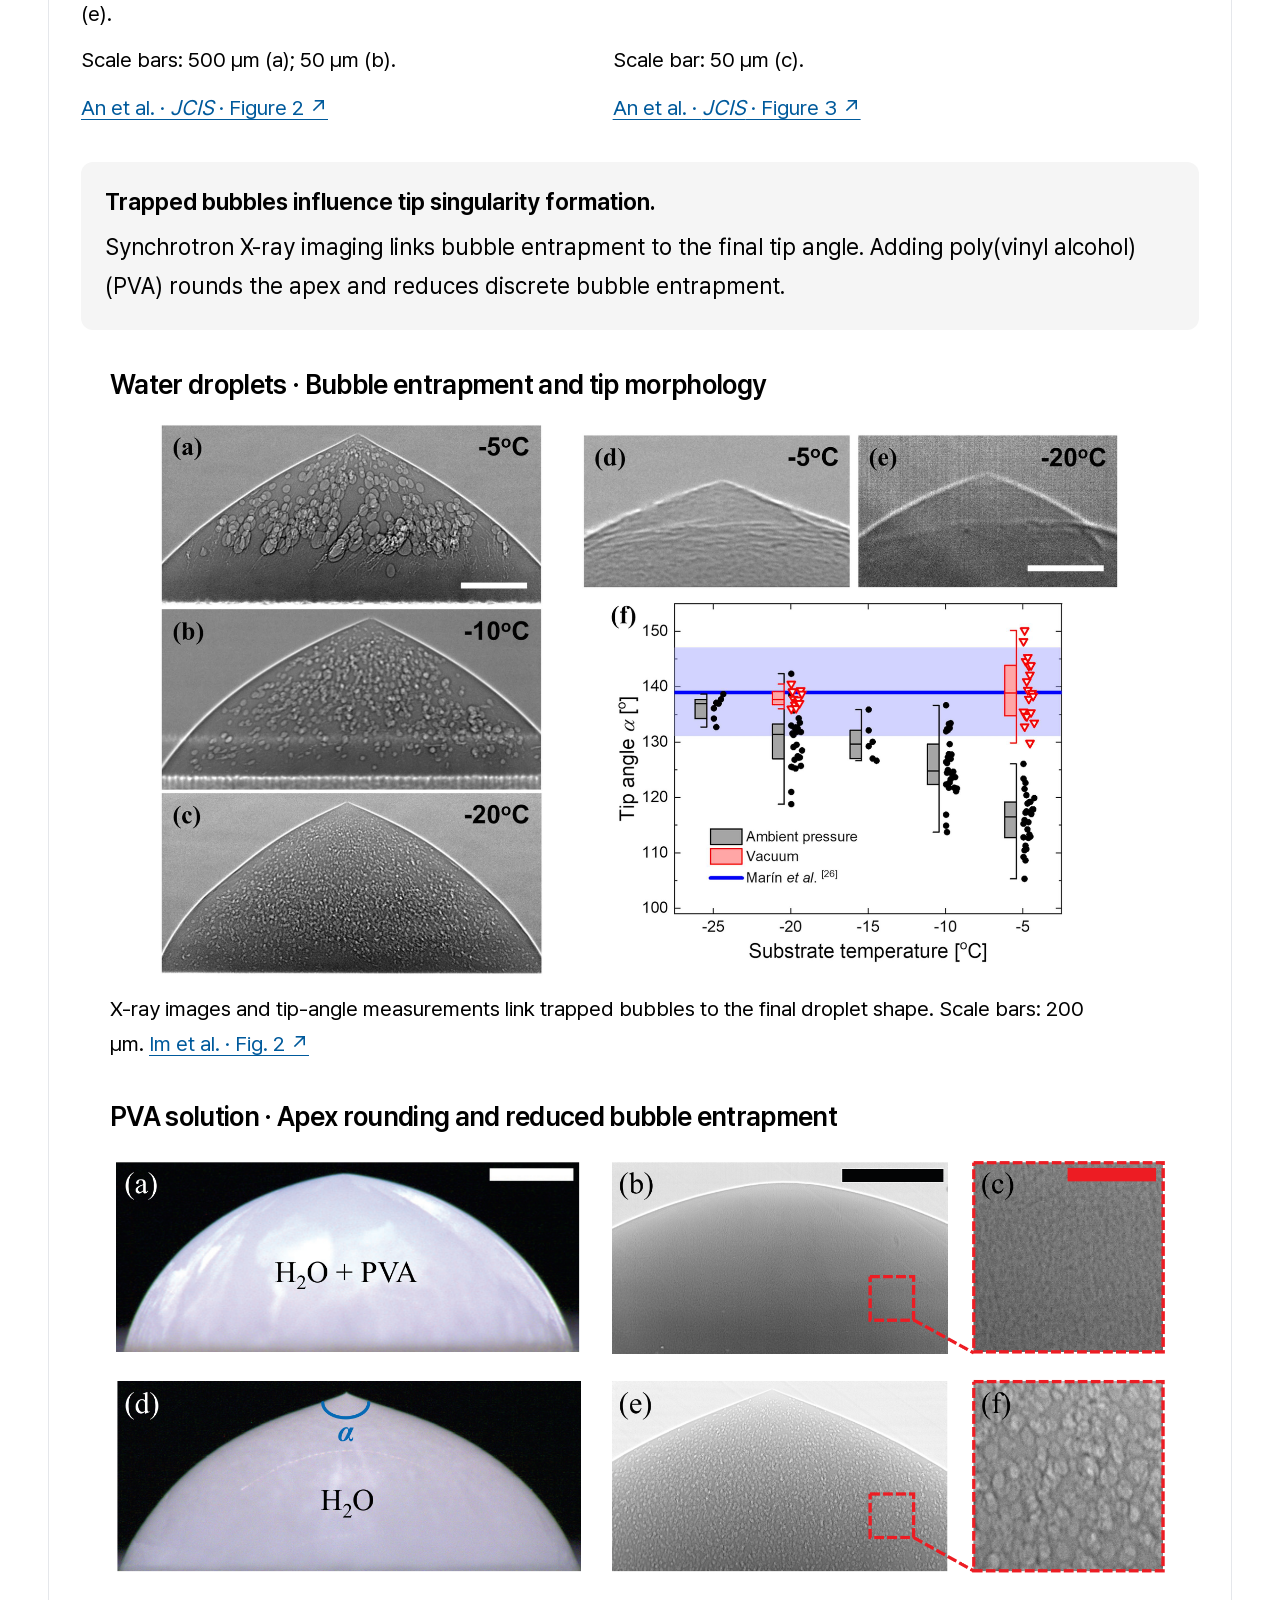
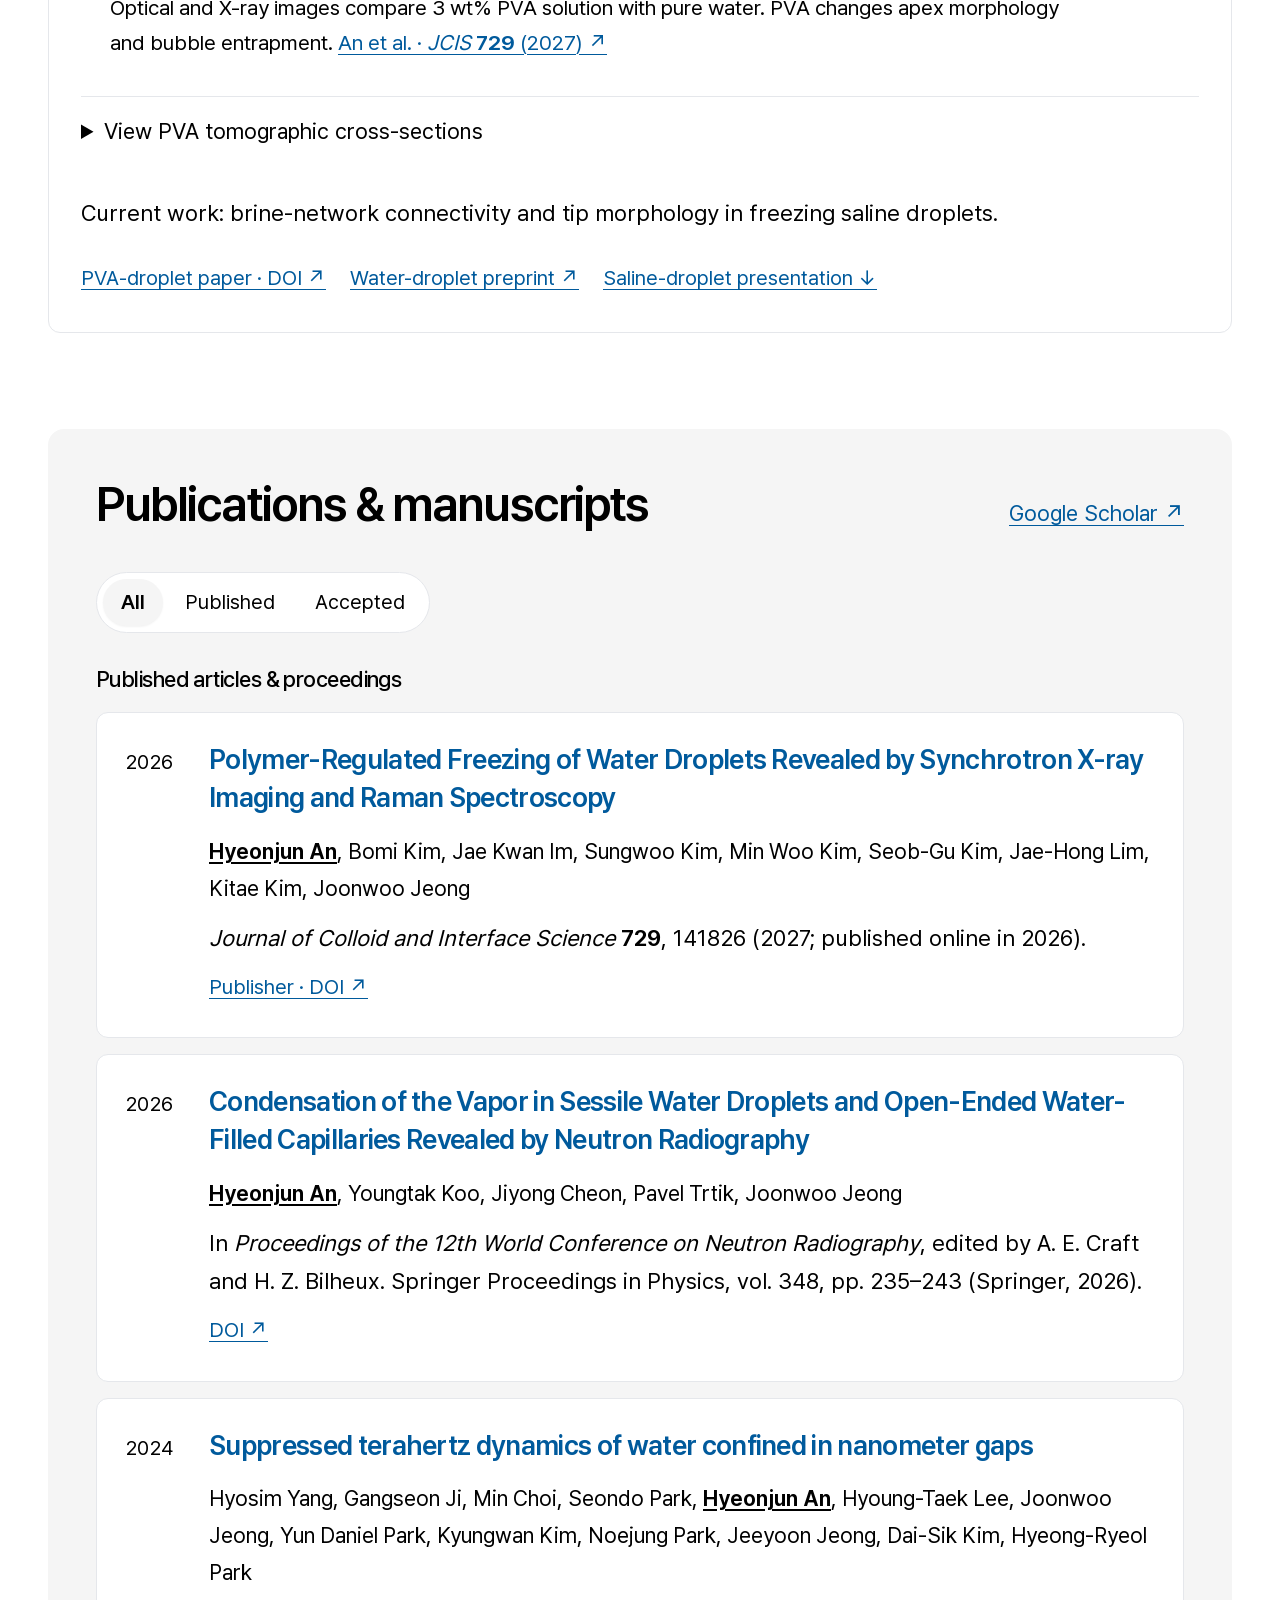
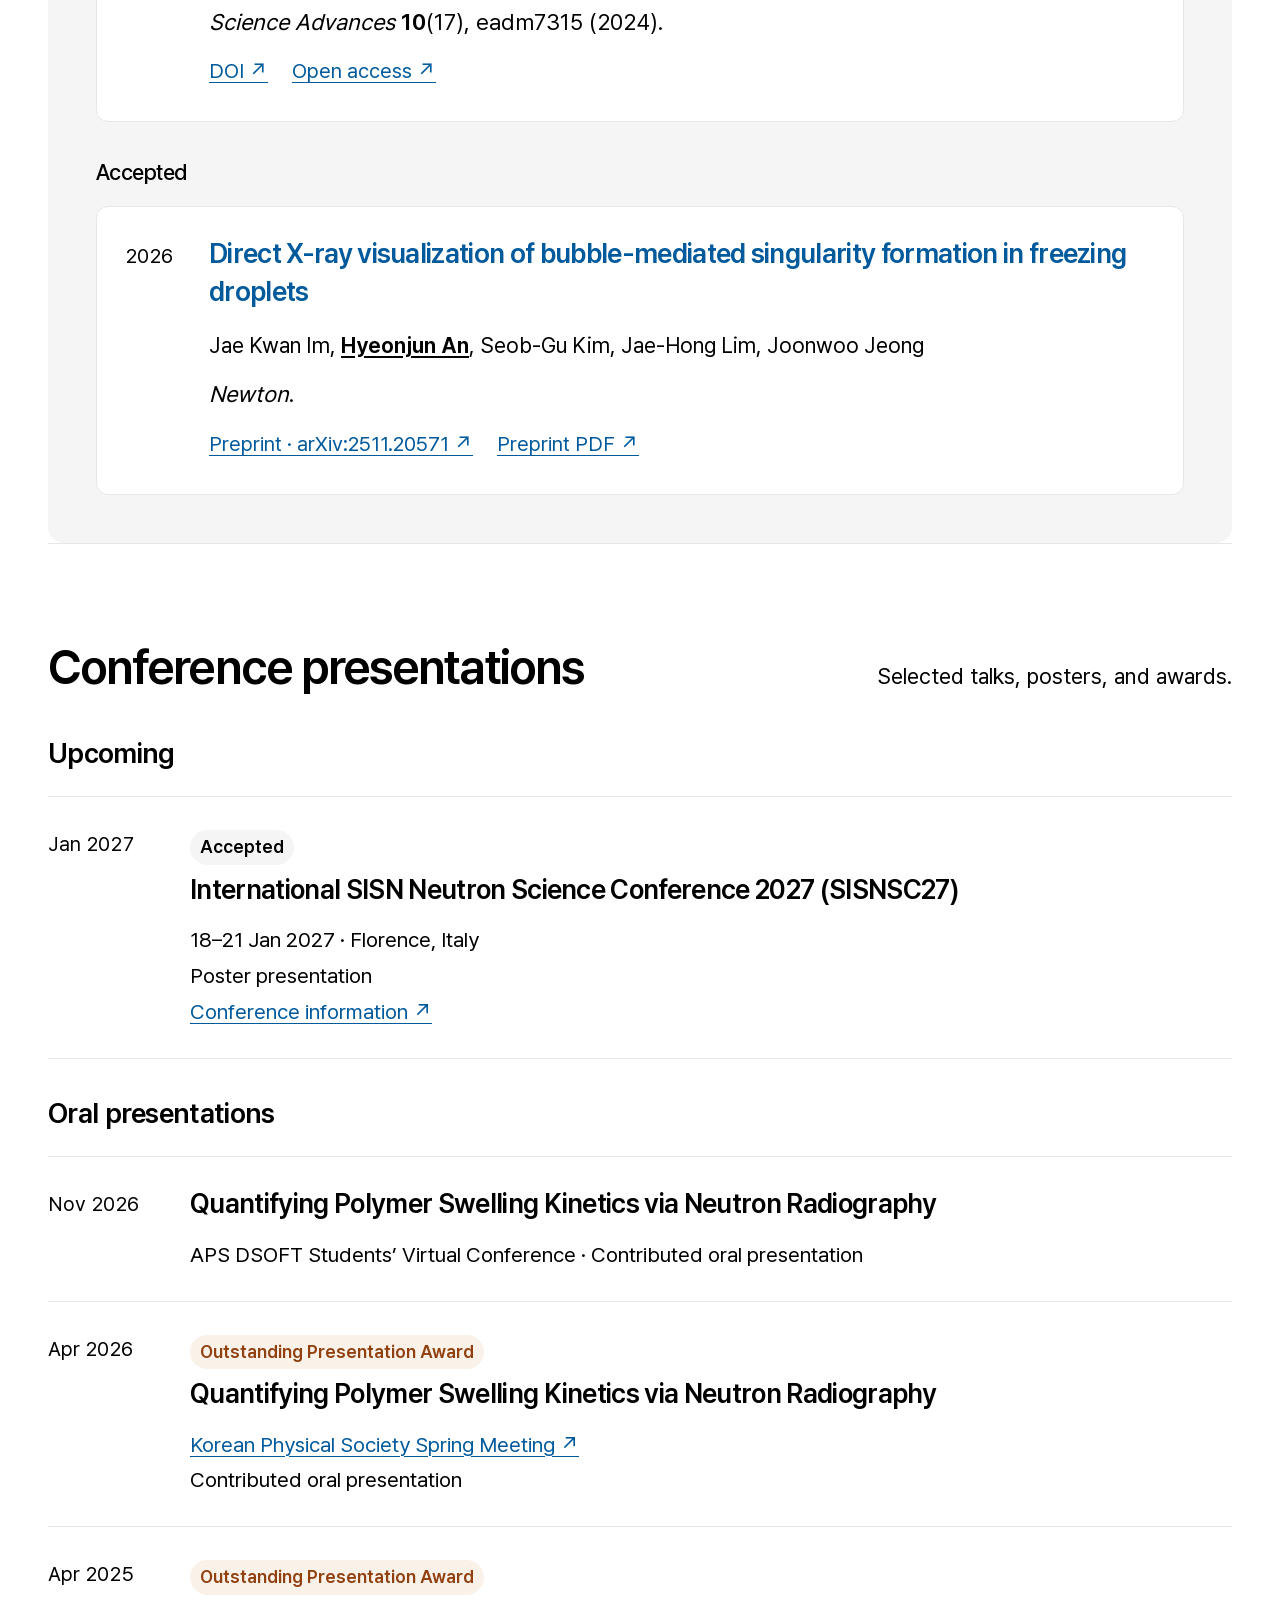
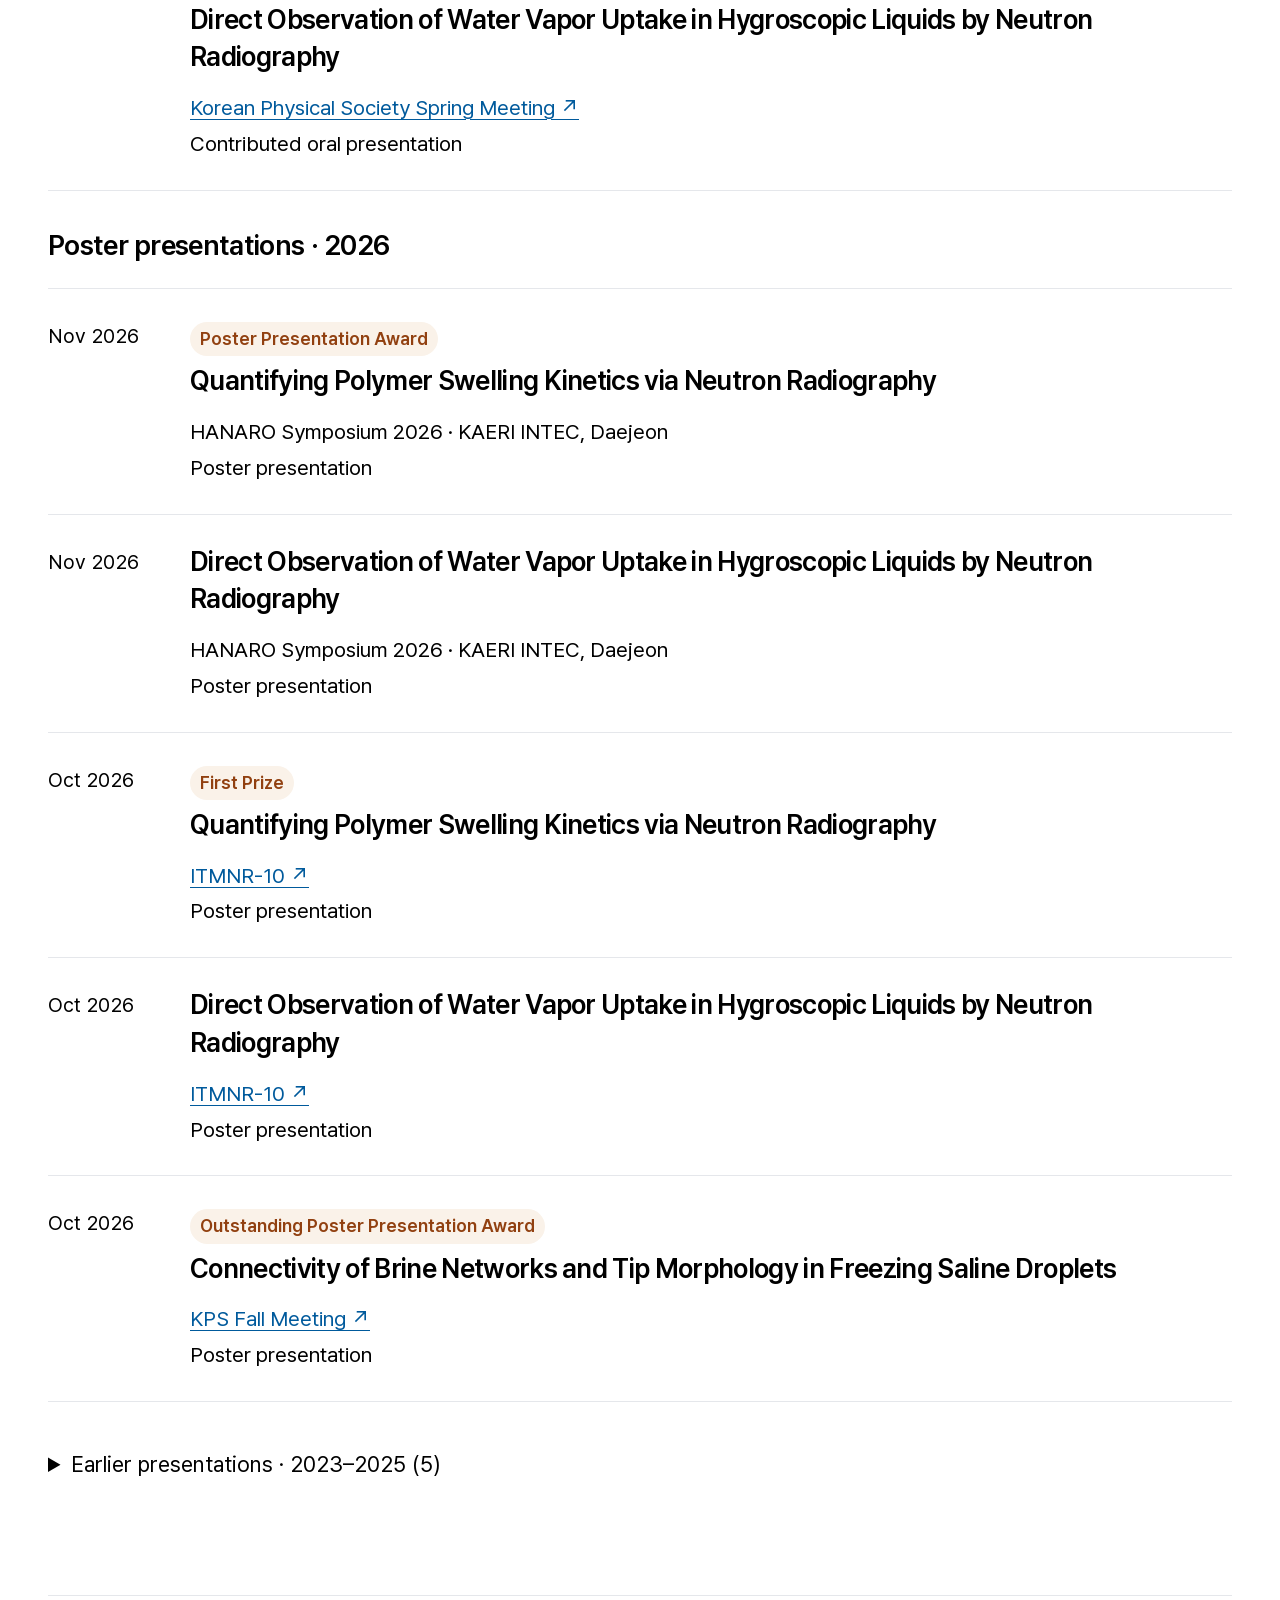
==== commit 6ea0d69f: "Simplify the labels for the two HANARO 2026 posters" ====
--- a/index.html
+++ b/index.html
@@ -311,11 +311,11 @@
 <h3 class="subheading">Poster presentations · 2026</h3><div class="presentation-list">
 <article class="presentation-item" id="poster-hanaro-swelling-2026"><div class="presentation-date"><time datetime="2026-11-05">Nov 2026</time></div><div><span class="badge award">Poster Presentation Award</span>
 <h4>Quantifying Polymer Swelling Kinetics via Neutron Radiography</h4>
-<p>HANARO Symposium 2026 · KAERI INTEC, Daejeon<br>Poster presentation · NB-04</p></div>
+<p>HANARO Symposium 2026 · KAERI INTEC, Daejeon<br>Poster presentation</p></div>
 </article>
 <article class="presentation-item" id="poster-hanaro-uptake-2026"><div class="presentation-date"><time datetime="2026-11-05">Nov 2026</time></div><div>
 <h4>Direct Observation of Water Vapor Uptake in Hygroscopic Liquids by Neutron Radiography</h4>
-<p>HANARO Symposium 2026 · KAERI INTEC, Daejeon<br>Co-authored poster · NB-03</p></div>
+<p>HANARO Symposium 2026 · KAERI INTEC, Daejeon<br>Poster presentation</p></div>
 </article>
 <article class="presentation-item" id="poster-itmnr-swelling-2026"><div class="presentation-date">Oct 2026</div><div><span class="badge award">First Prize</span>
 <h4>Quantifying Polymer Swelling Kinetics via Neutron Radiography</h4>
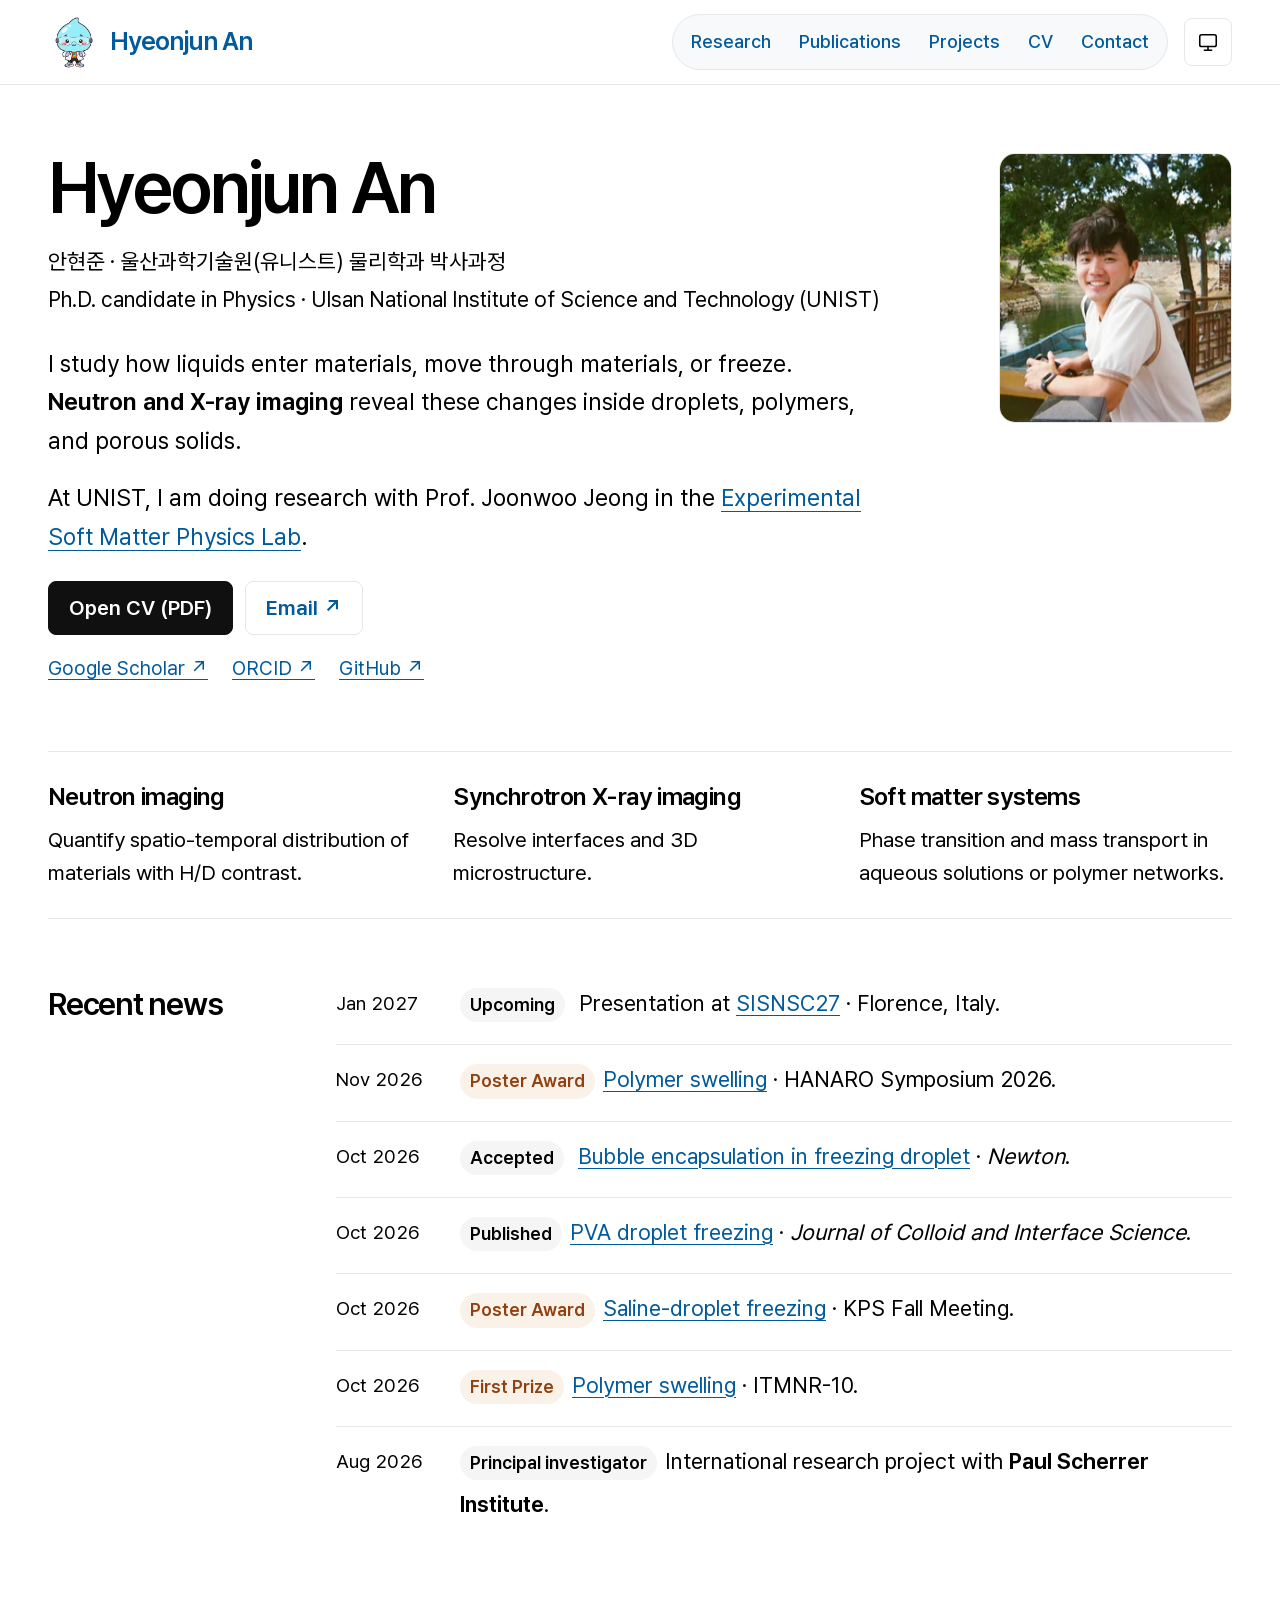
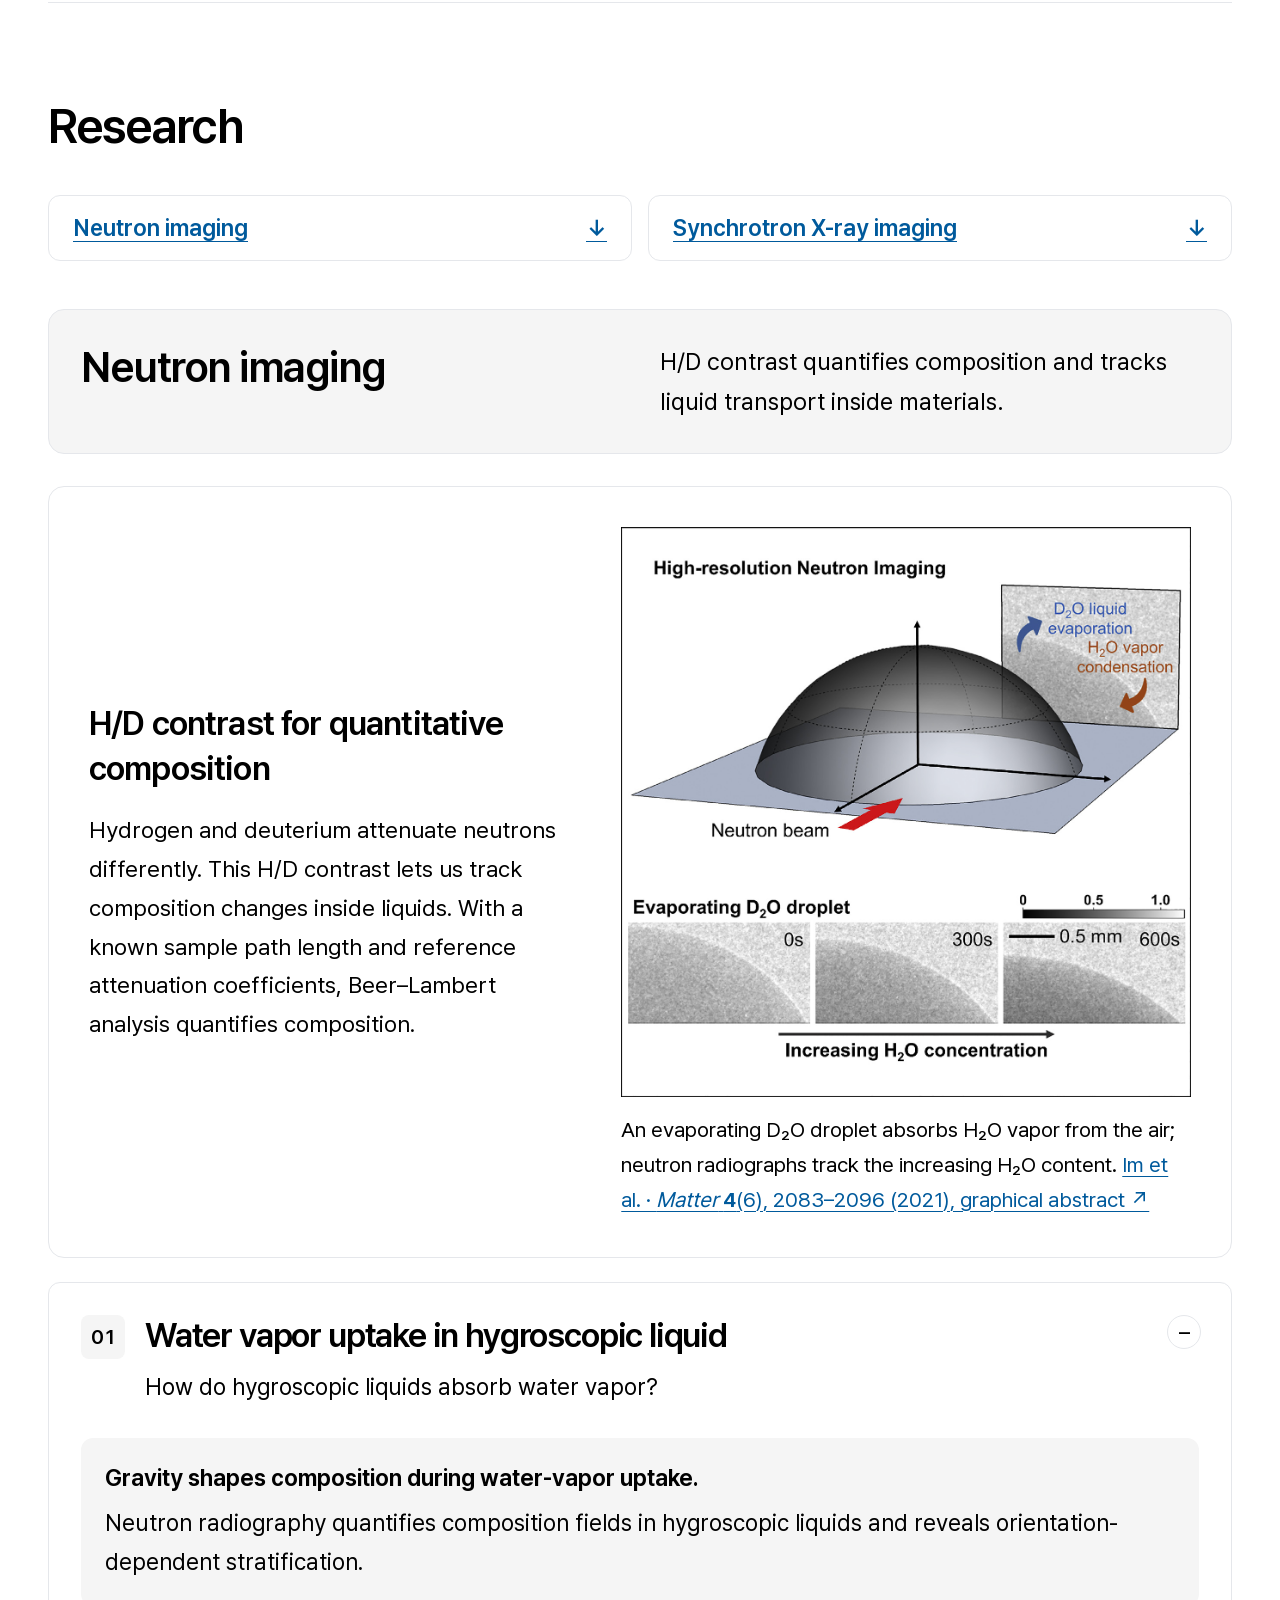
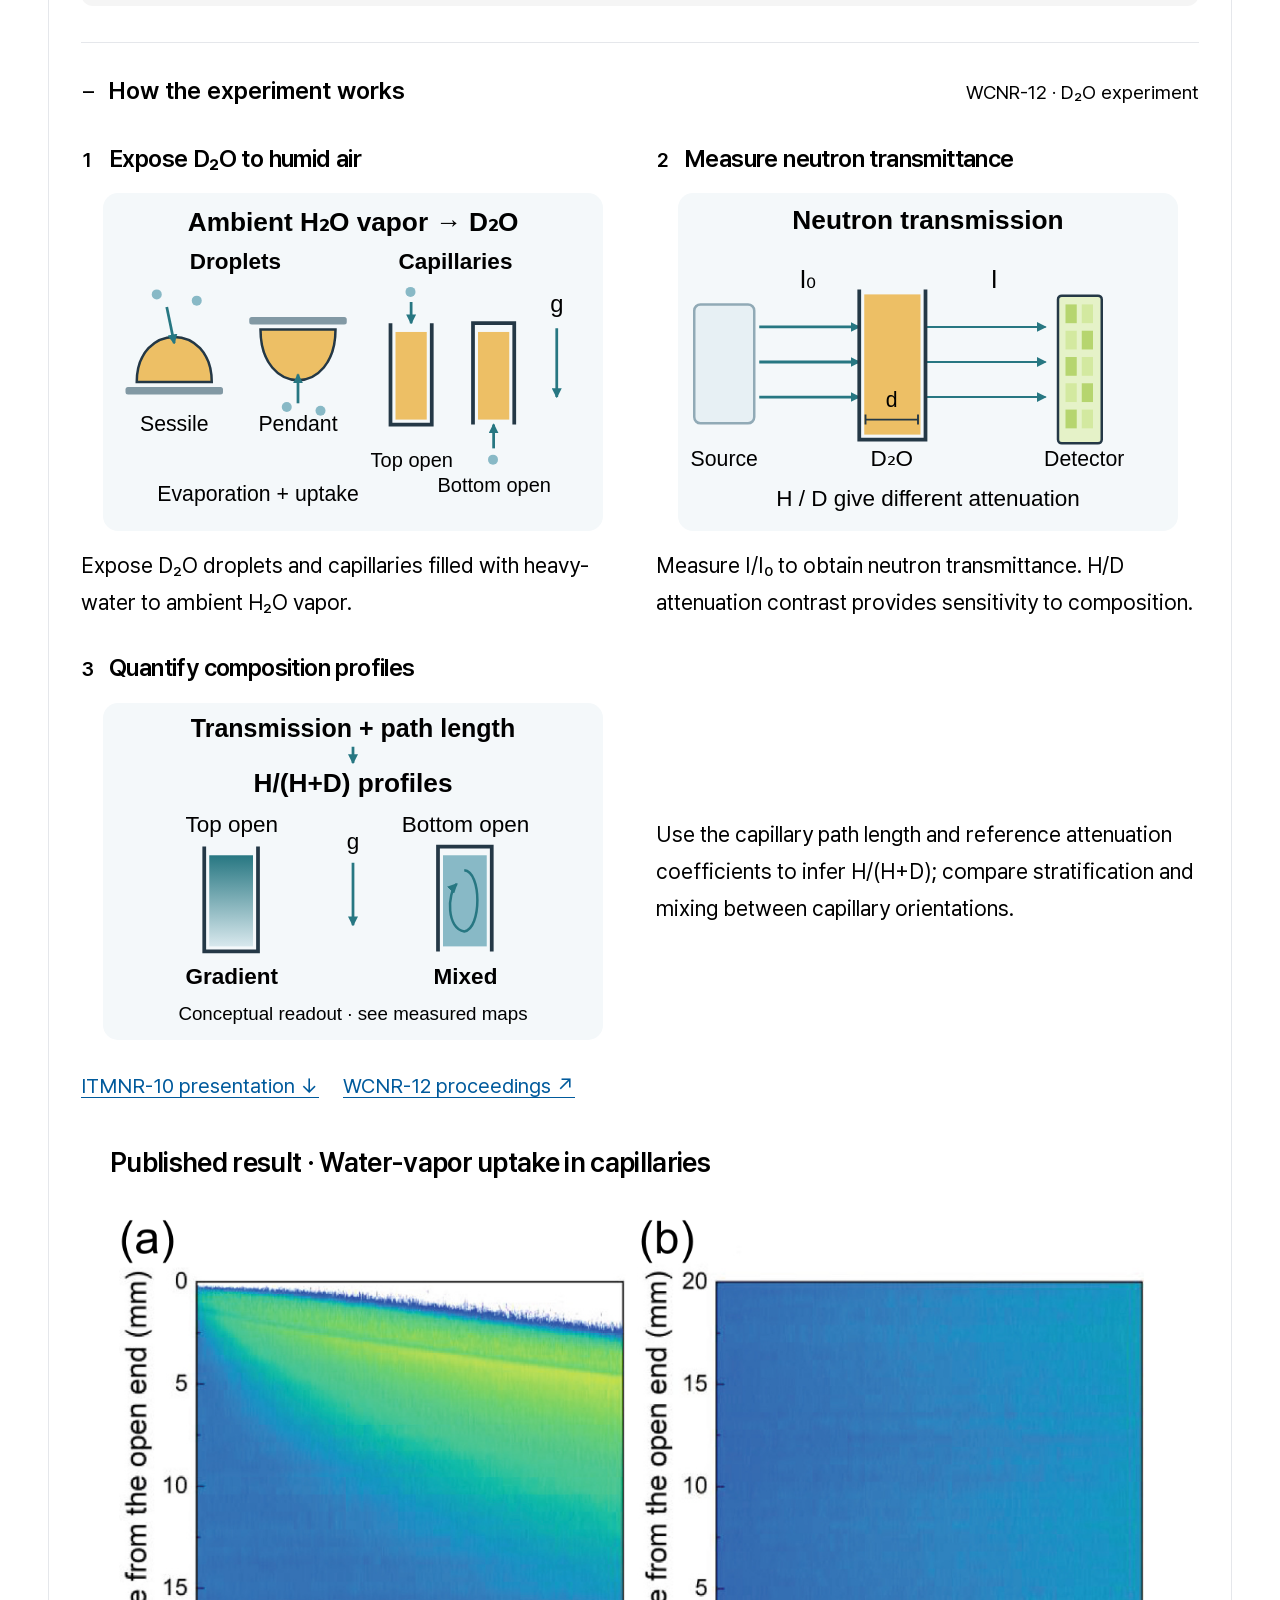
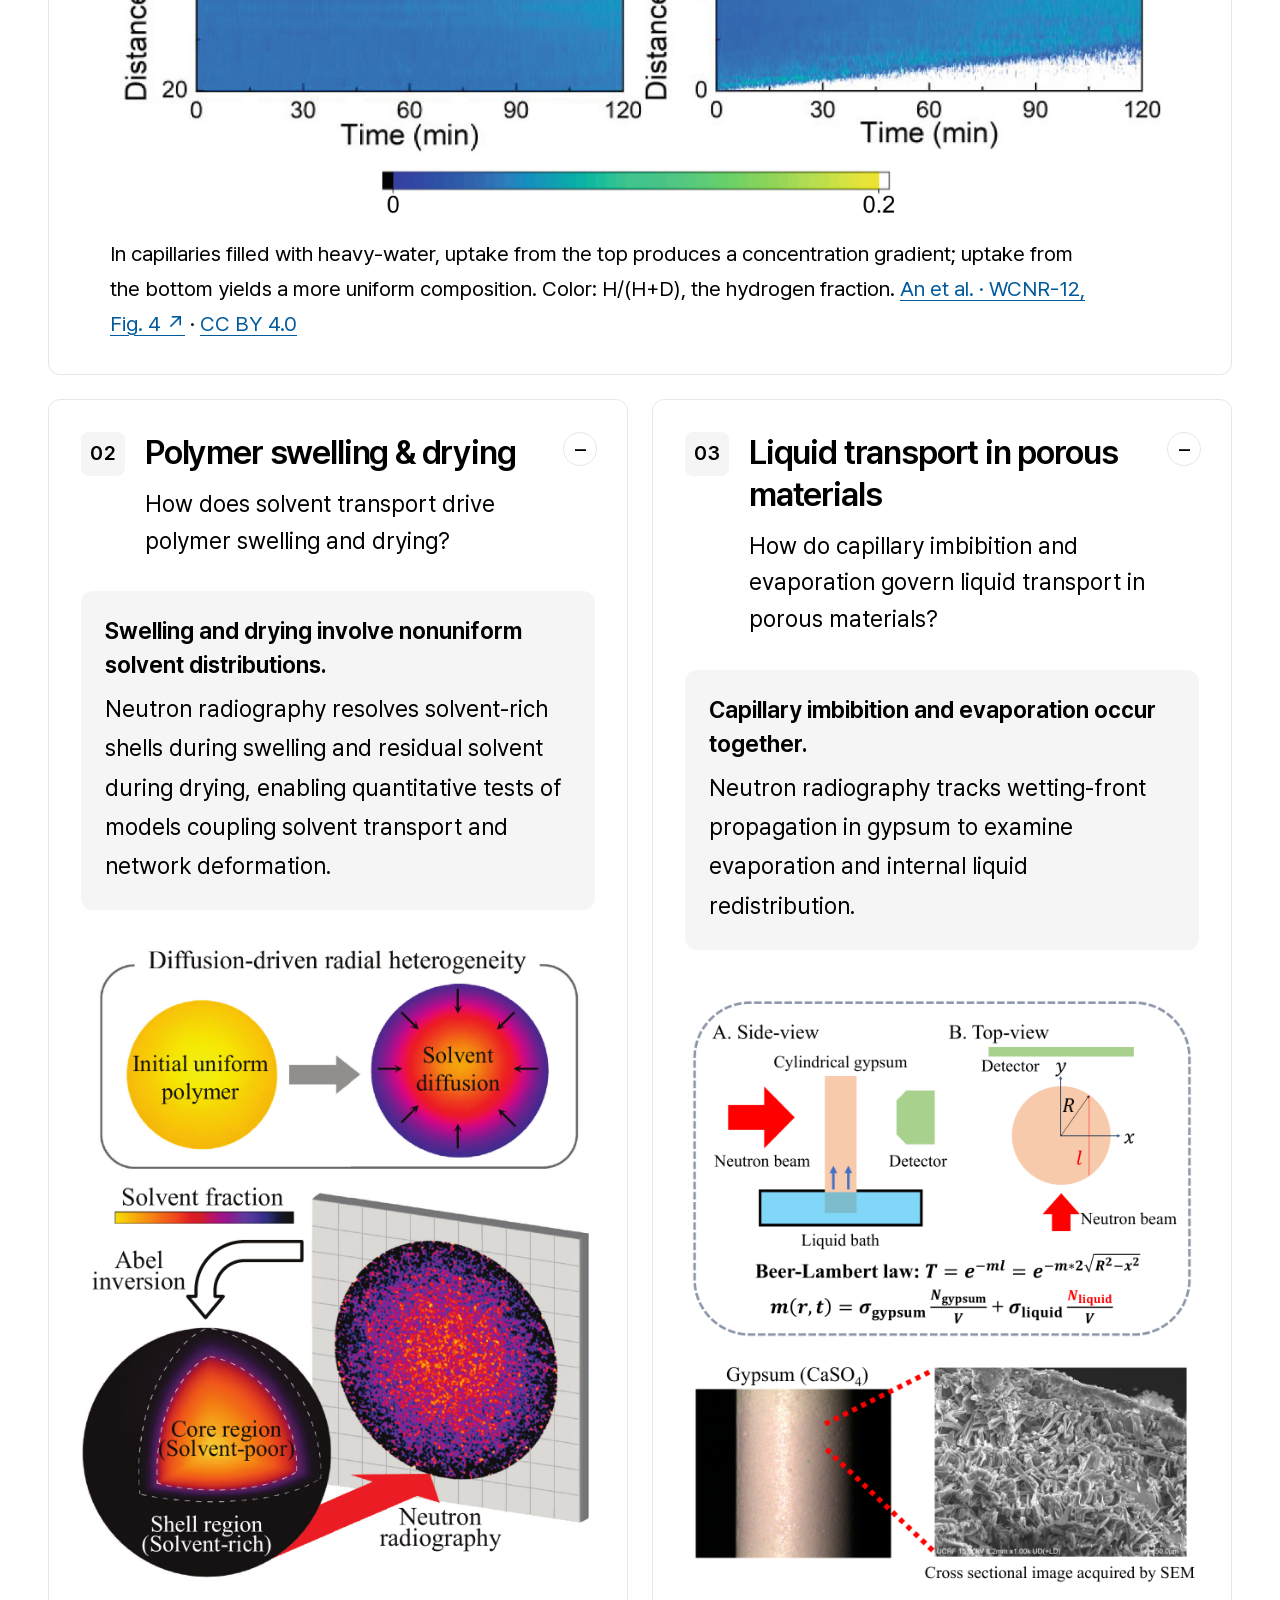
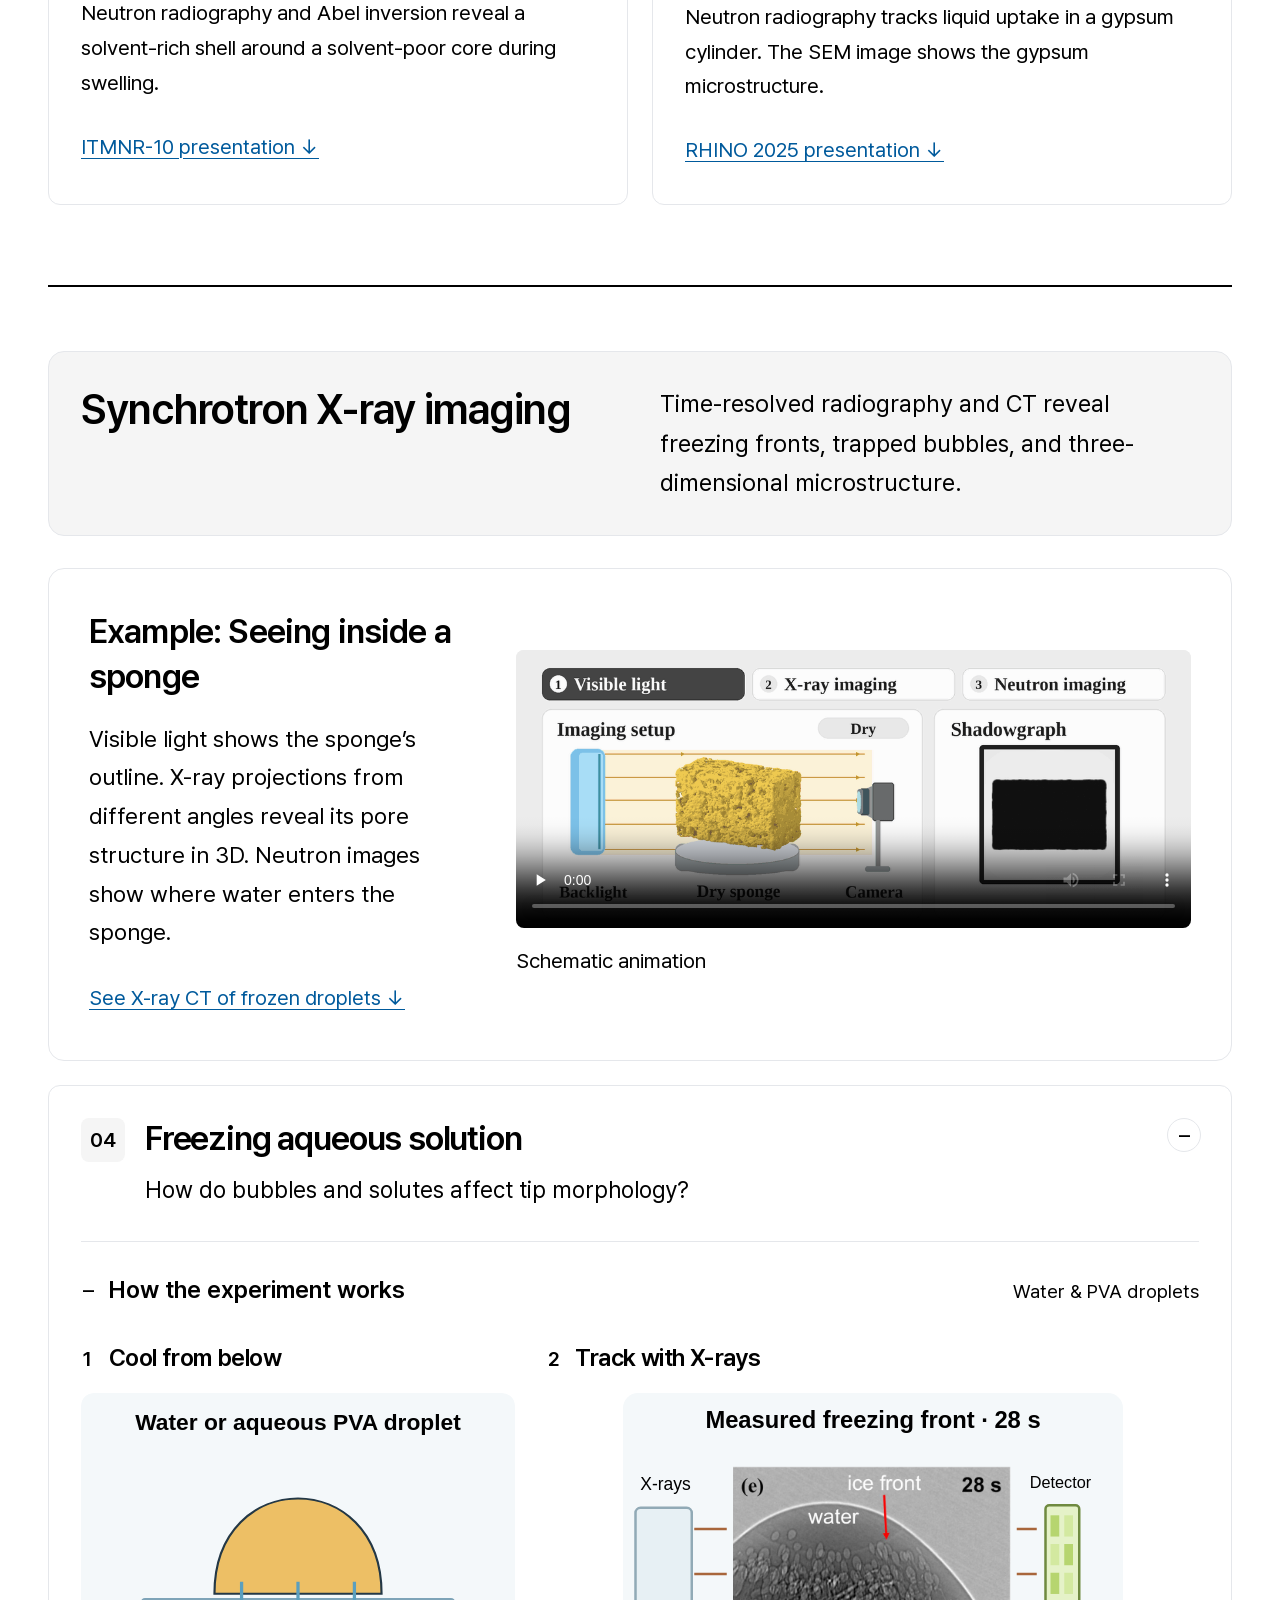
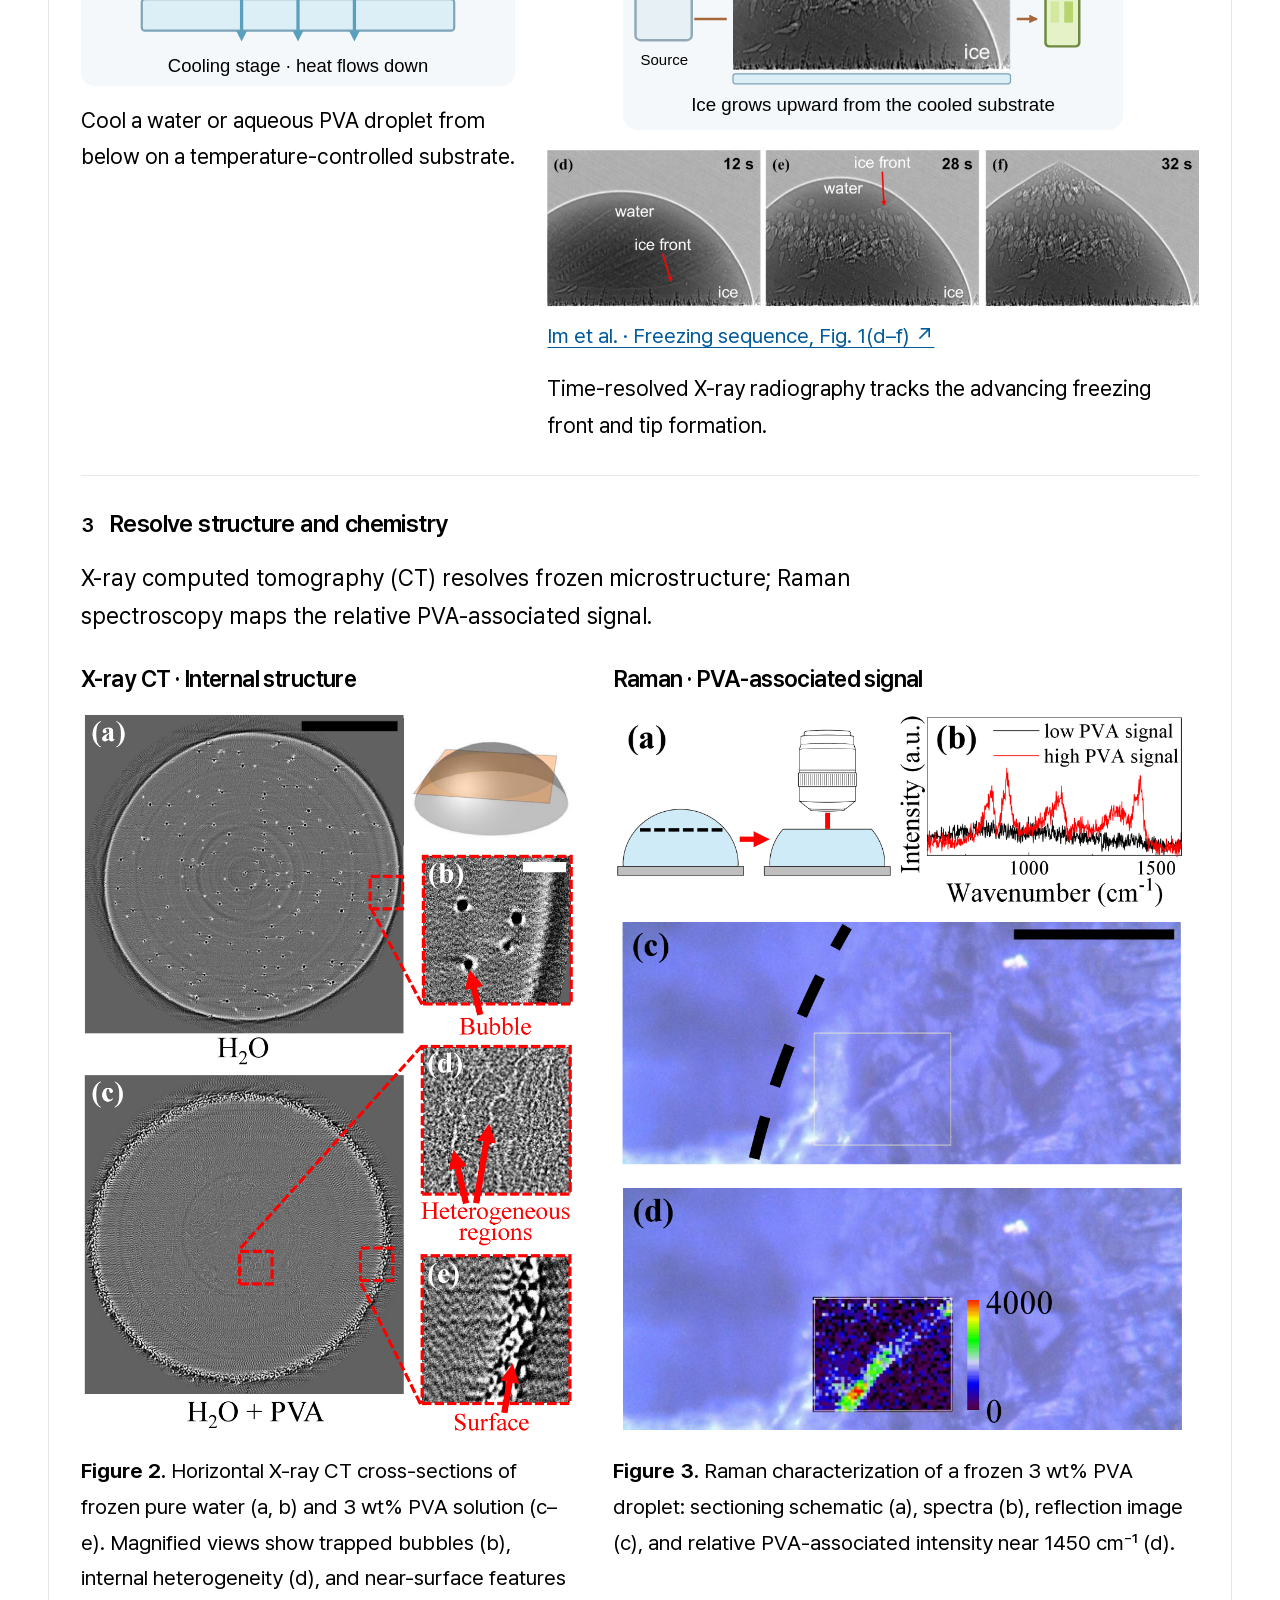
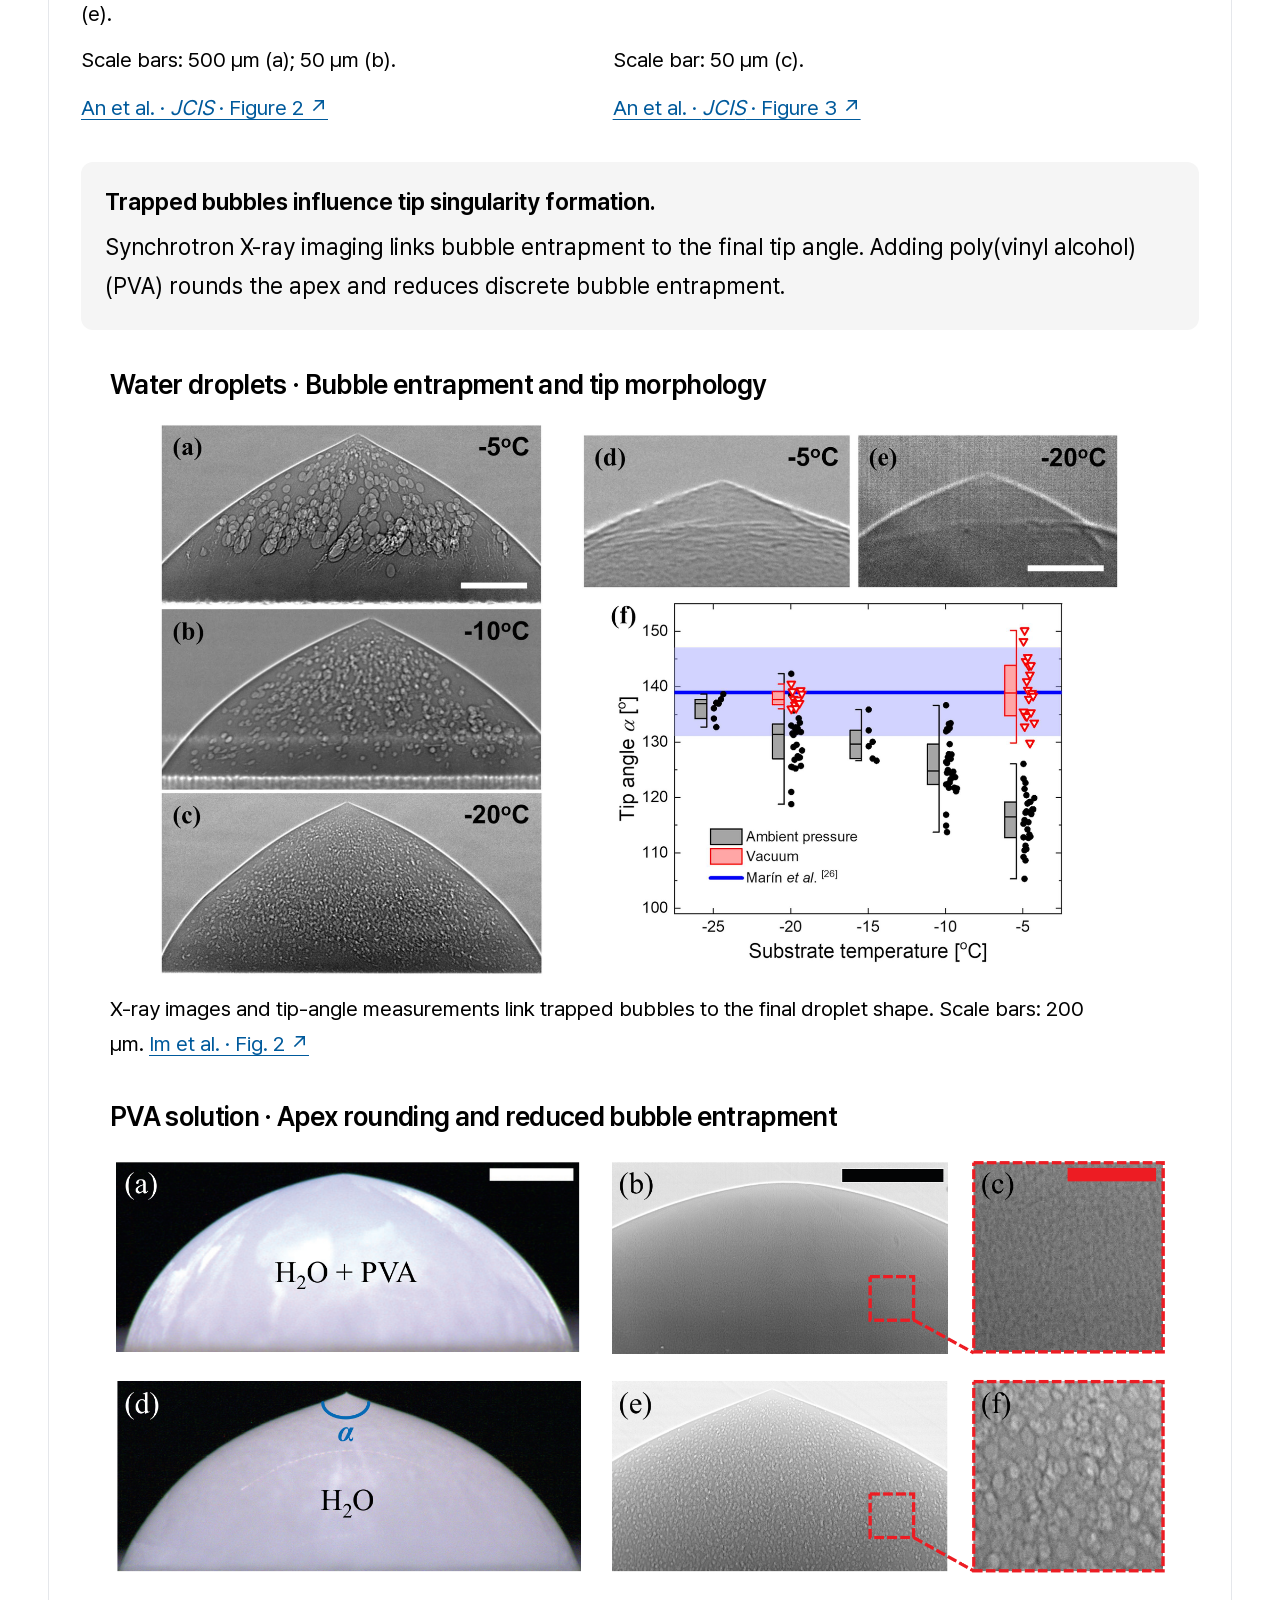
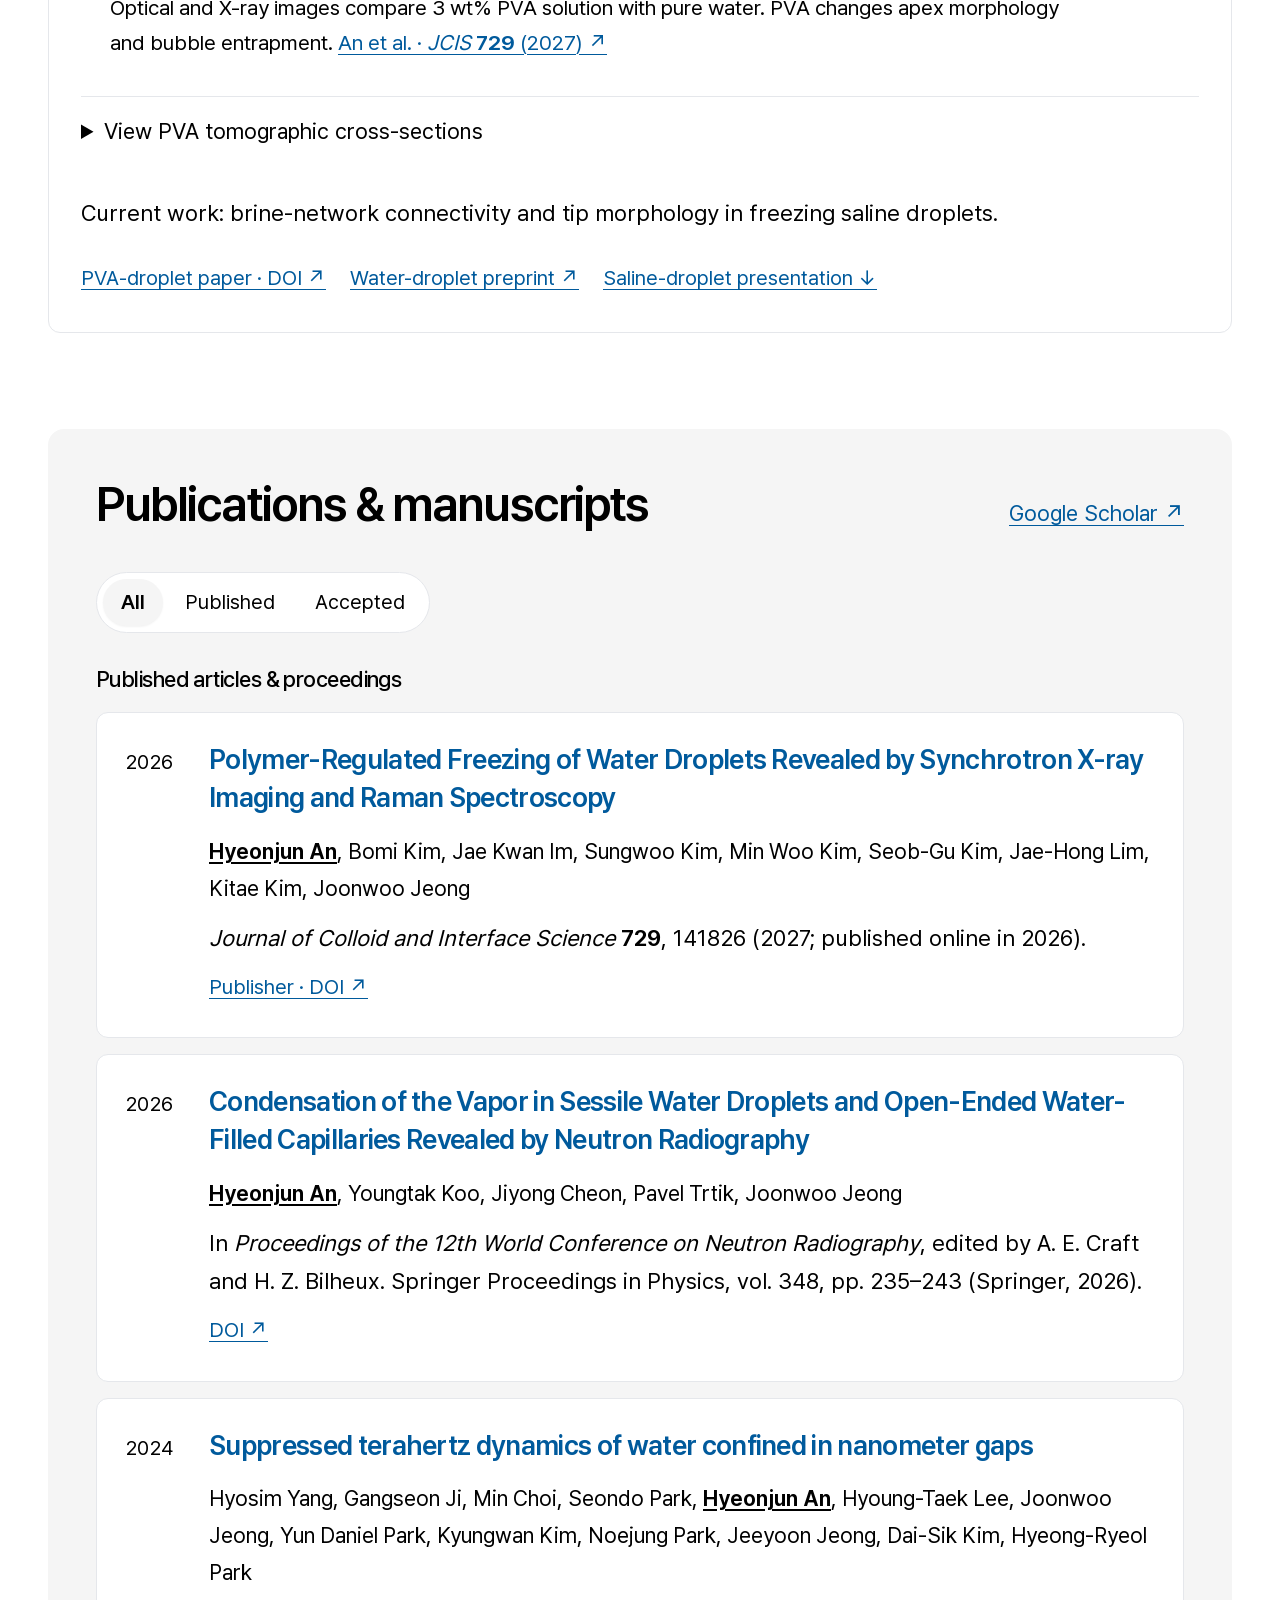
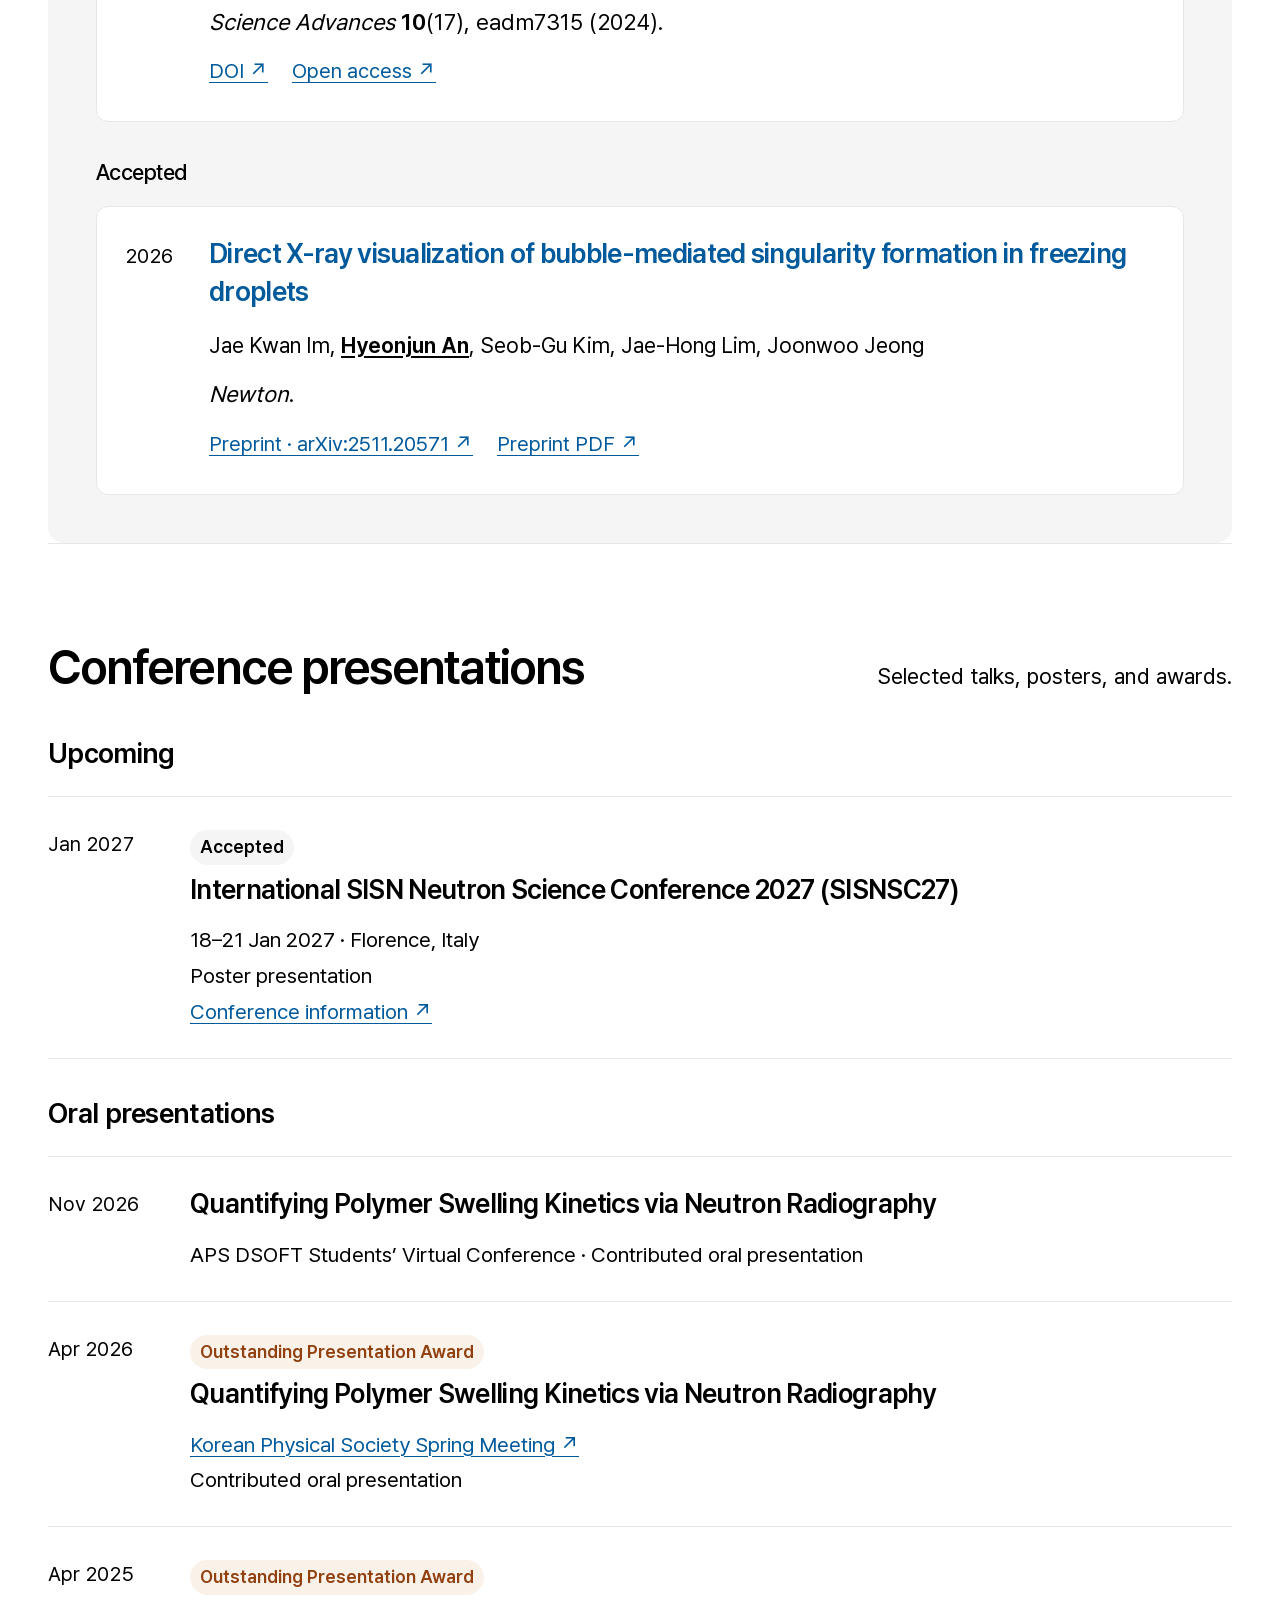
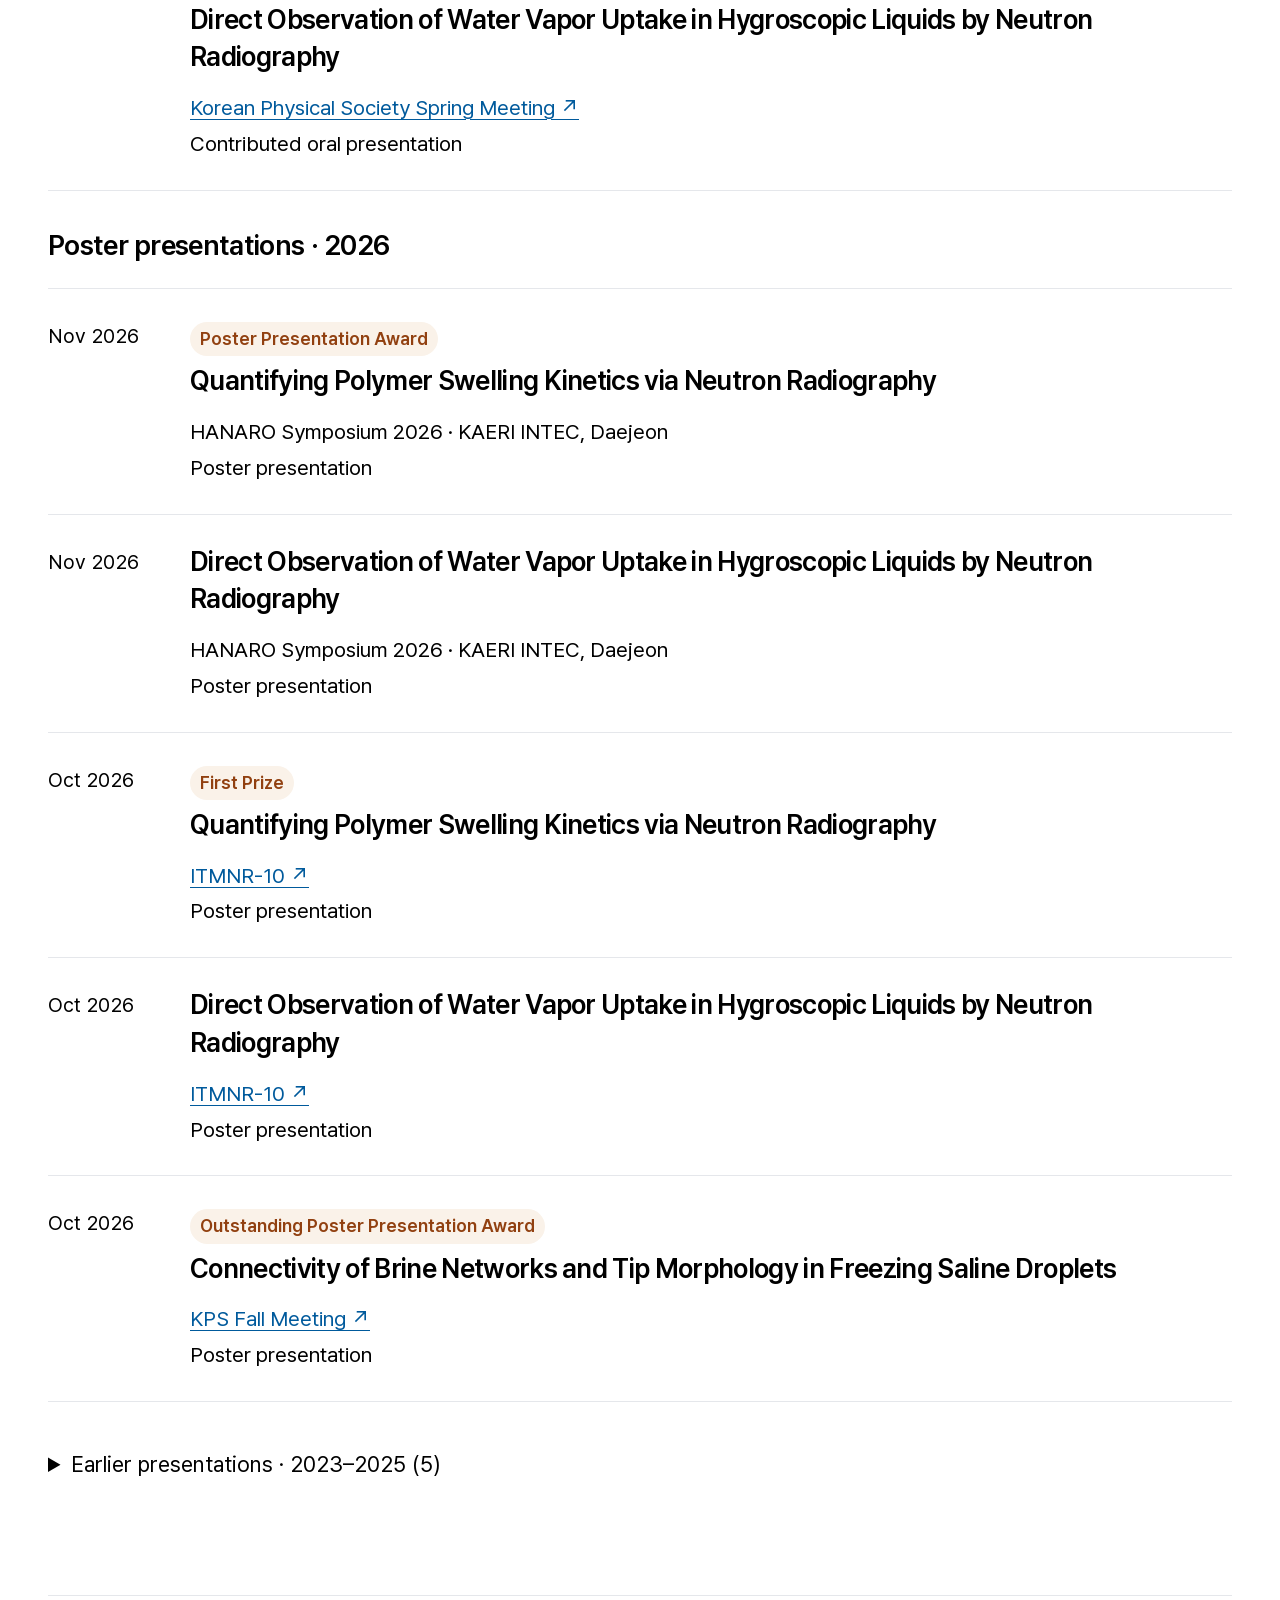
==== commit 22c5d6f6: "Replace the pen-tip CT example with a sponge imaging comparison" ====
--- a/index.html
+++ b/index.html
@@ -16,7 +16,7 @@
 <link rel="canonical" href="https://hellojune726.github.io/">
 <link rel="icon" type="image/png" sizes="128x128" href="assets/illustrations/droppy-face-favicon.png">
 <title>Hyeonjun An (안현준) | Soft Matter Physics at UNIST</title>
-<link rel="stylesheet" href="assets/css/site.css?v=d1164fe7ee66">
+<link rel="stylesheet" href="assets/css/site.css?v=0334fd1c7111">
 <script type="application/ld+json">{"@context":"https://schema.org","@type":"Person","name":"Hyeonjun An","alternateName":"안현준","url":"https://hellojune726.github.io/","email":"mailto:RNWK23@unist.ac.kr","jobTitle":"Ph.D. Candidate in Physics","affiliation":{"@type":"CollegeOrUniversity","name":"Ulsan National Institute of Science and Technology","alternateName":"UNIST"},"sameAs":["https://scholar.google.com/citations?user=ppHR-HMAAAAJ","https://orcid.org/0009-0000-5316-6264","https://github.com/hellojune726"],"knowsAbout":["Soft matter physics","Neutron imaging","Synchrotron X-ray imaging","Polymer swelling","Hygroscopic liquids","Droplet freezing","Porous media"]}</script>
 </head>
 <body>
@@ -183,15 +183,15 @@
    </header>
    <section class="imaging-principle ct-explainer" id="xray-ct-animation" aria-labelledby="xray-ct-heading">
     <div class="principle-intro">
-     <h4 class="subheading" id="xray-ct-heading">Example: How X-ray CT works</h4>
-     <p class="principle-copy" id="xray-ct-summary">As the pen tip rotates, a detector records X-ray shadows from different angles. Computed tomography (CT) combines those views into slices and a 3D image of the inside.</p>
+     <h4 class="subheading" id="xray-ct-heading">Example: Seeing inside a sponge</h4>
+     <p class="principle-copy" id="xray-ct-summary">Visible light shows the sponge’s outline. X-ray projections from different angles reveal its pore structure in 3D. Neutron images show where water enters the sponge.</p>
      <div class="small-links"><a href="#jcis-ct-structure">See X-ray CT of frozen droplets ↓</a></div>
     </div>
     <figure class="ct-animation">
-     <video controls playsinline preload="none" width="1040" height="500"
-            poster="assets/research/xray-ct-ballpoint-poster.png?v=27df7594e1f2"
-            aria-label="Synchrotron X-ray CT animation of a ballpoint pen tip" aria-describedby="xray-ct-summary">
-      <source src="assets/research/xray-ct-ballpoint.mp4?v=282999d8c7e0" type="video/mp4">
+     <video controls playsinline preload="none" width="1040" height="428"
+            poster="assets/research/radiography-sponge.webp?v=23bf066ee4f3"
+            aria-label="A sponge imaged with visible light, X-rays, and neutrons" aria-describedby="xray-ct-summary">
+      <source src="assets/research/radiography-sponge.mp4?v=fb8d6d65e686" type="video/mp4">
      </video>
      <figcaption class="figure-caption">Schematic animation</figcaption>
     </figure>
--- a/assets/css/site.css
+++ b/assets/css/site.css
@@ -300,7 +300,7 @@
   display: block;
   width: 100%;
   height: auto;
-  aspect-ratio: 1040 / 500;
+  aspect-ratio: 1040 / 428;
   border-radius: var(--radius-sm);
   background: #ededed;
 }
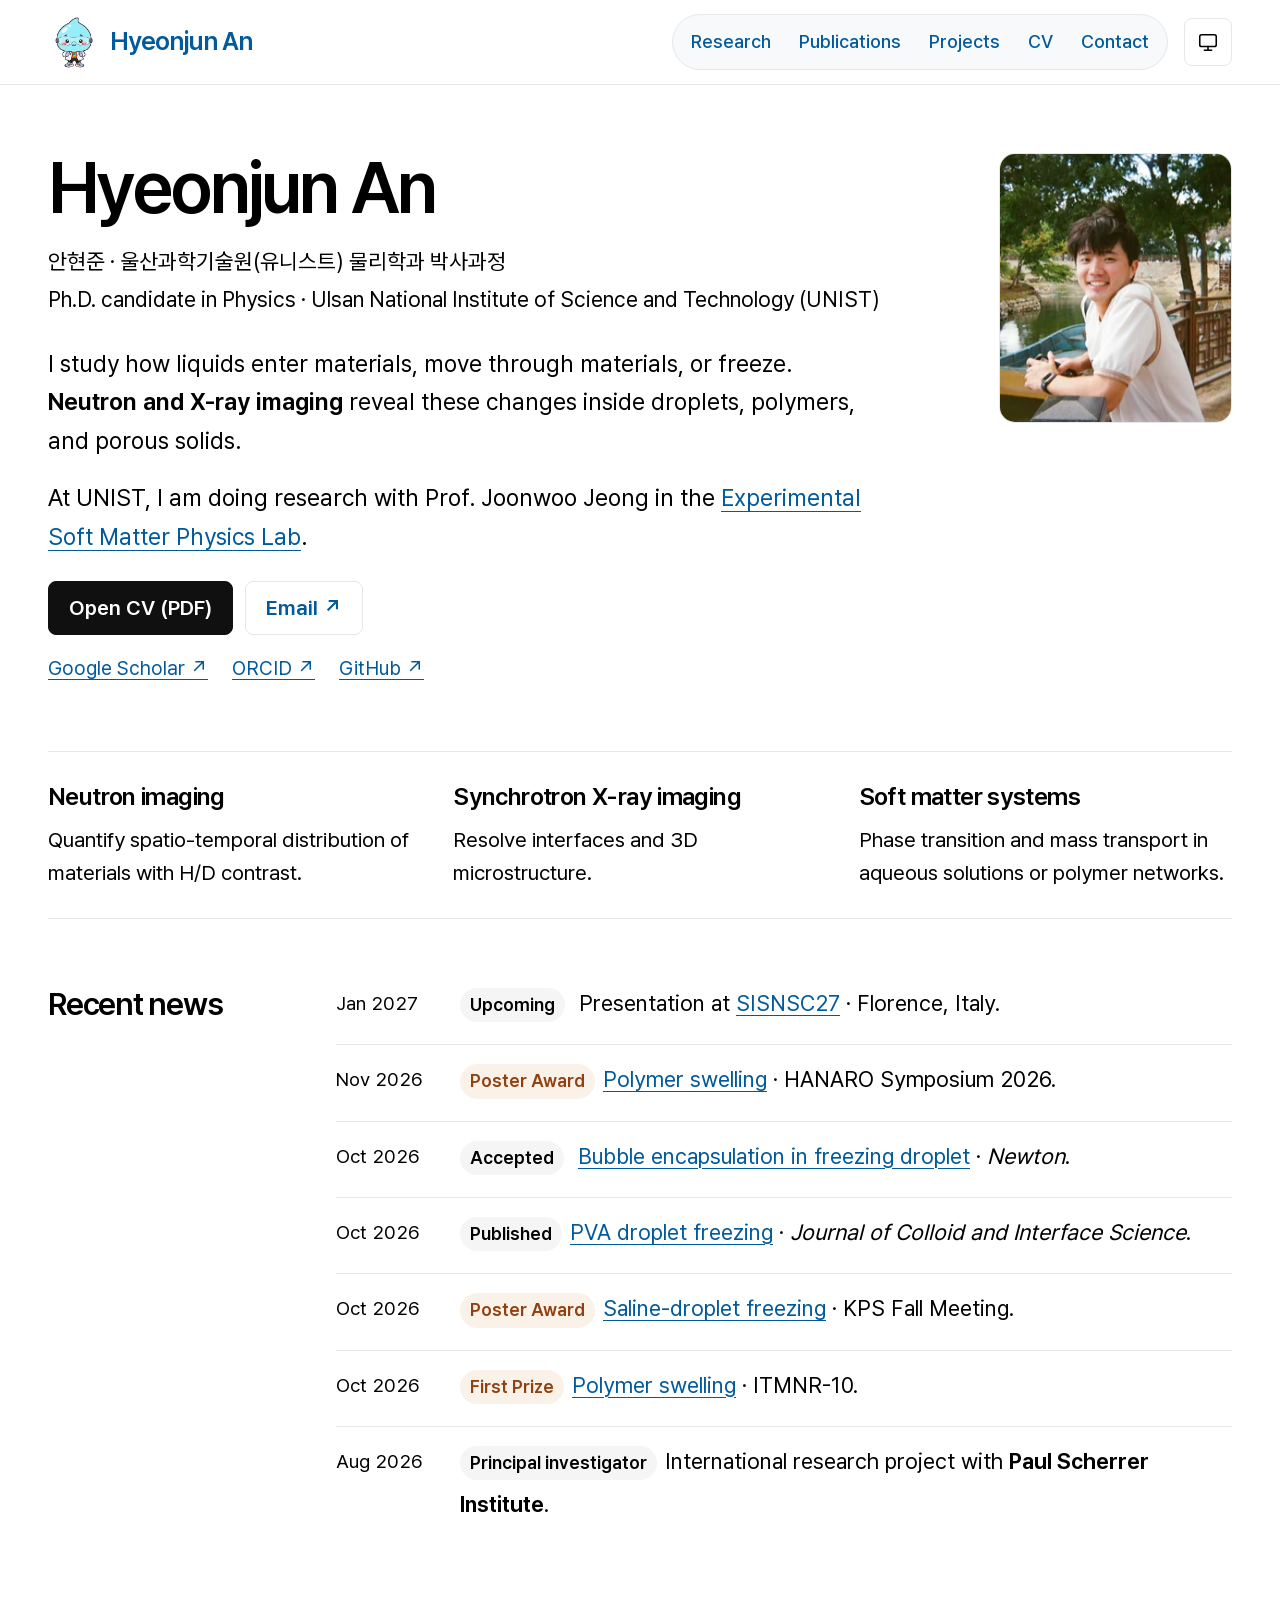
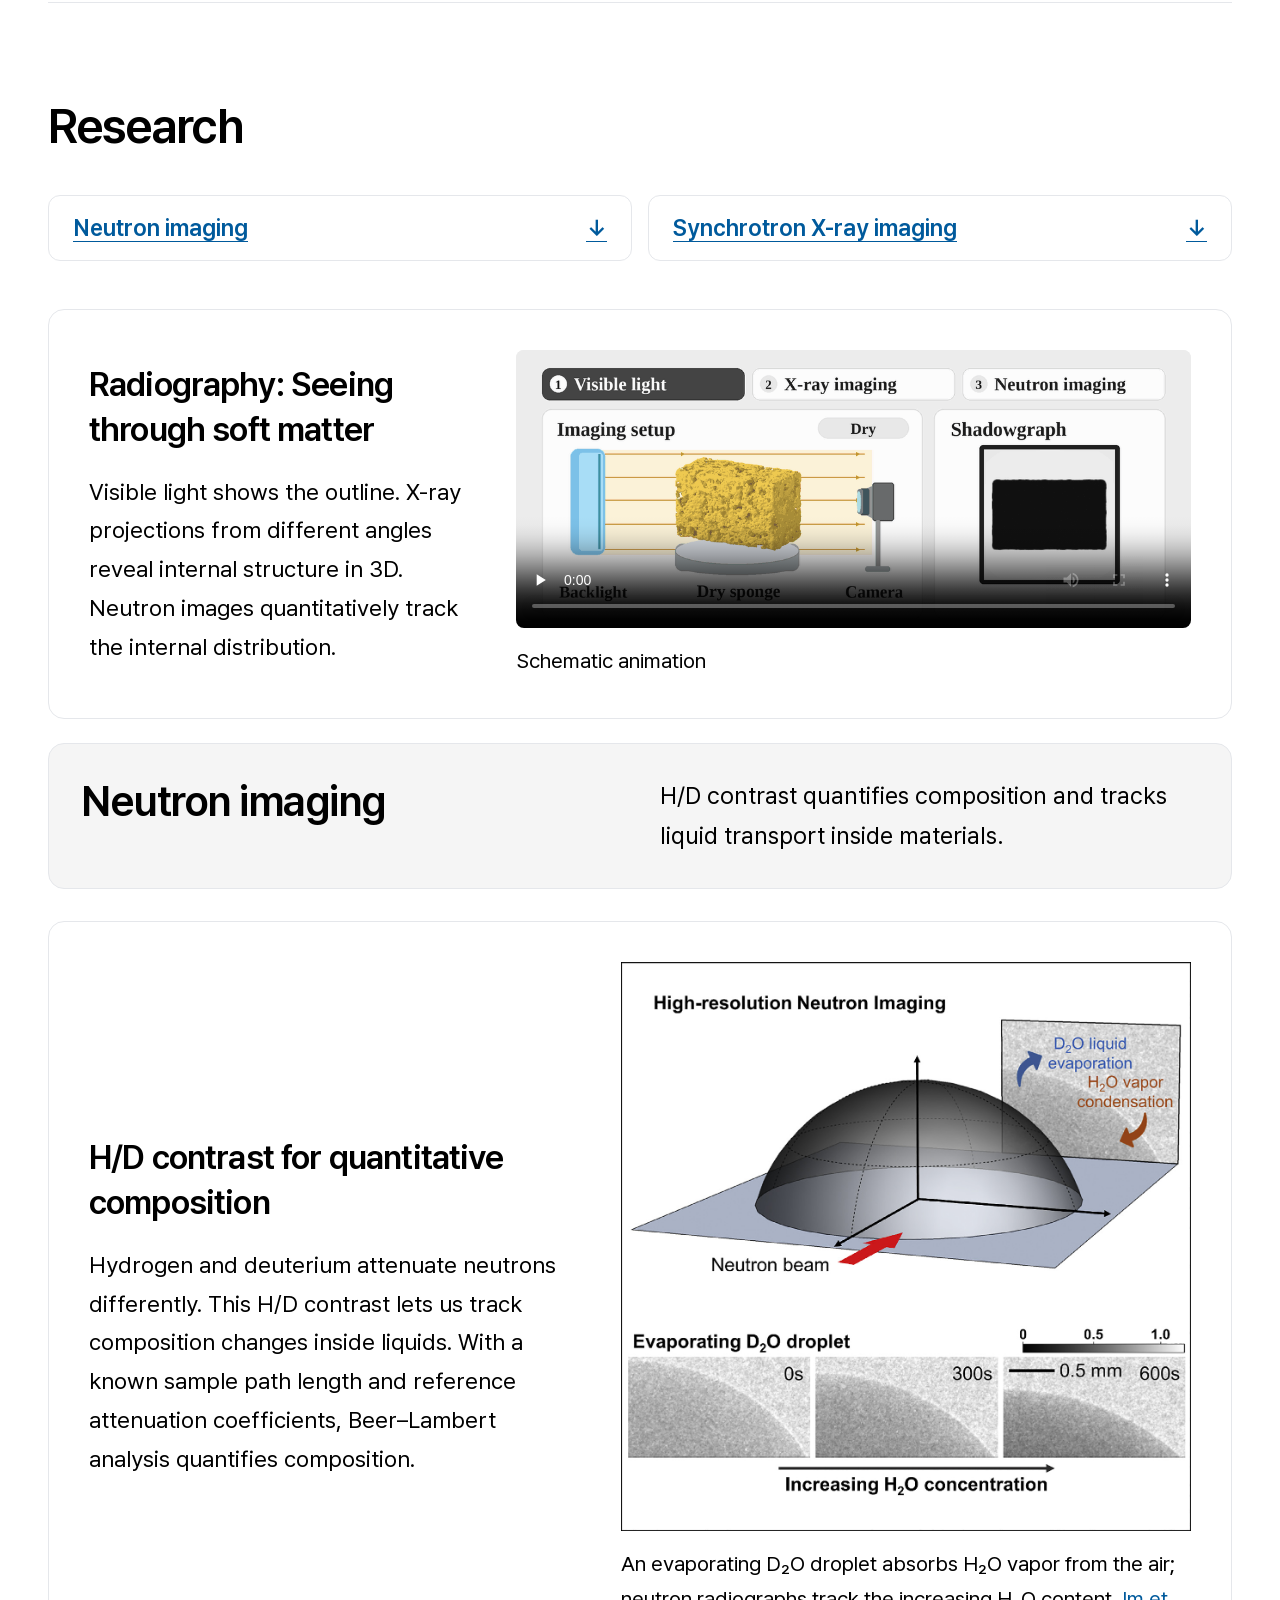
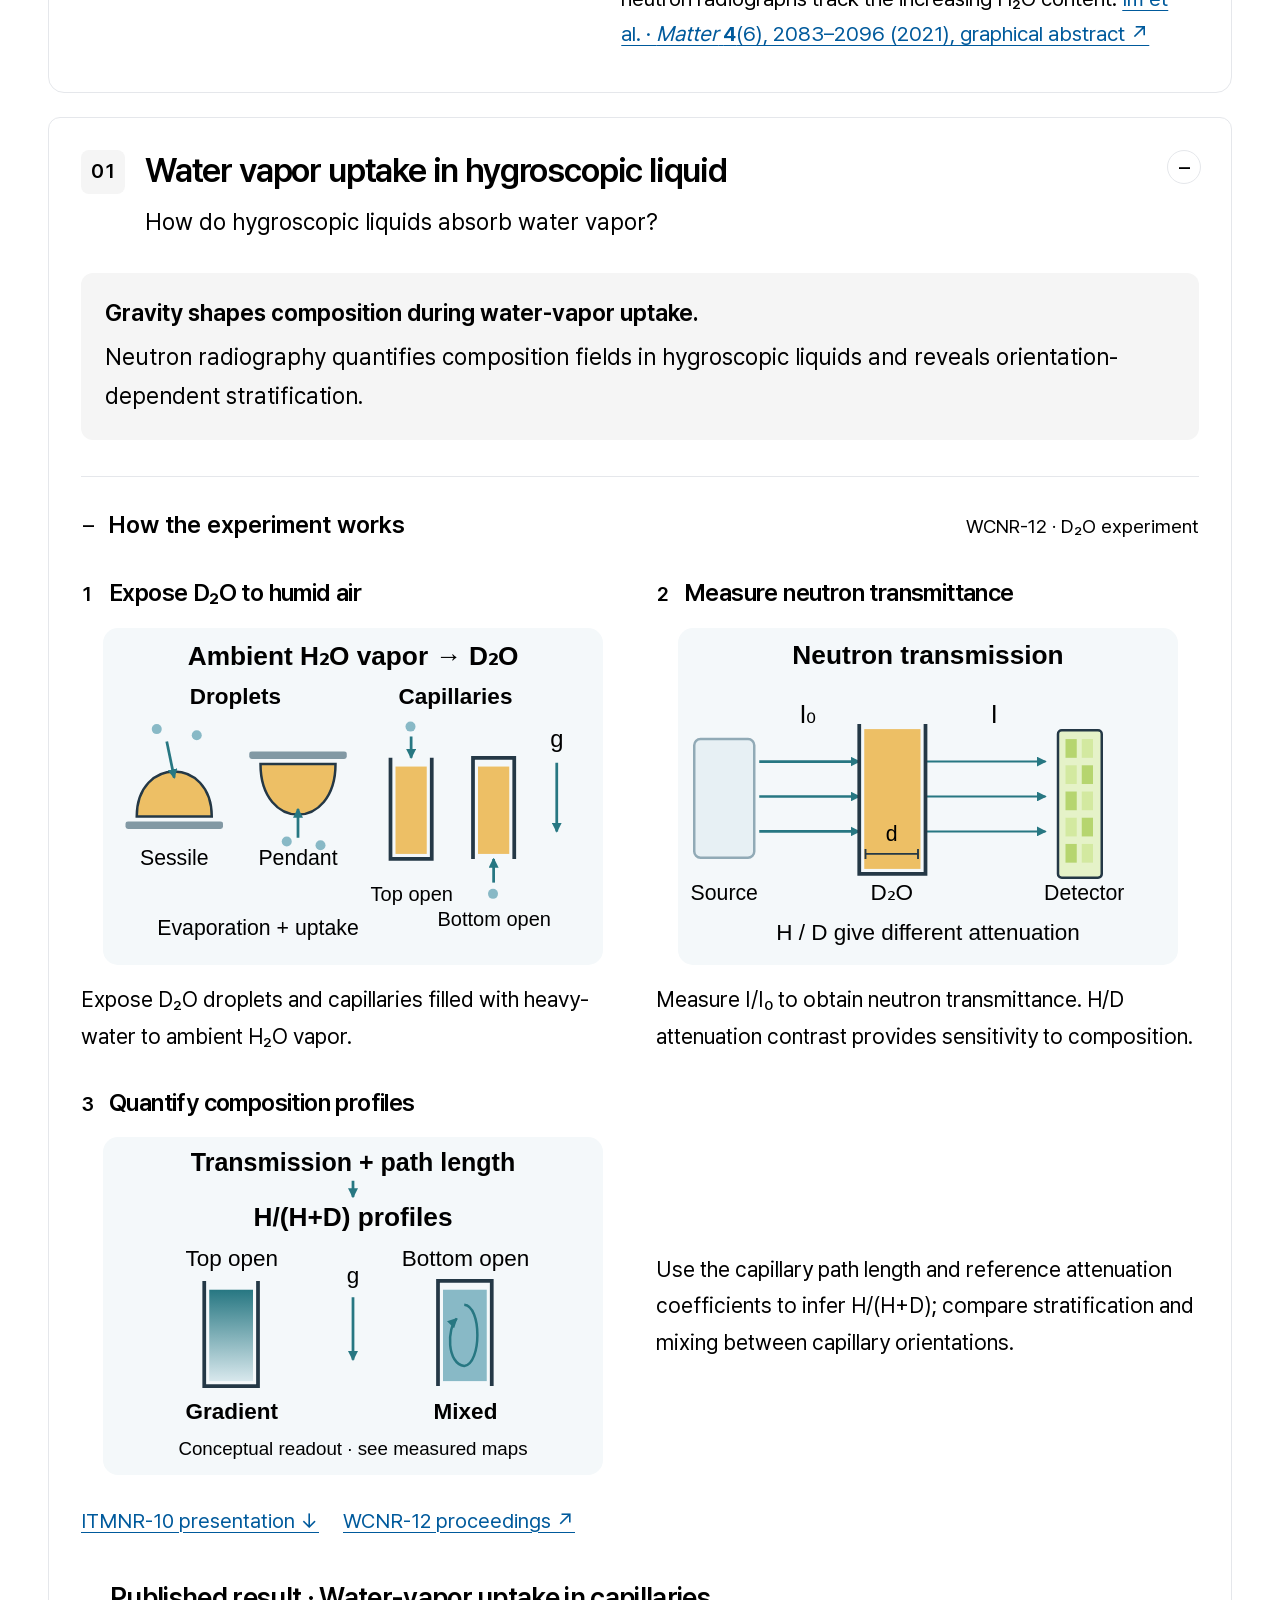
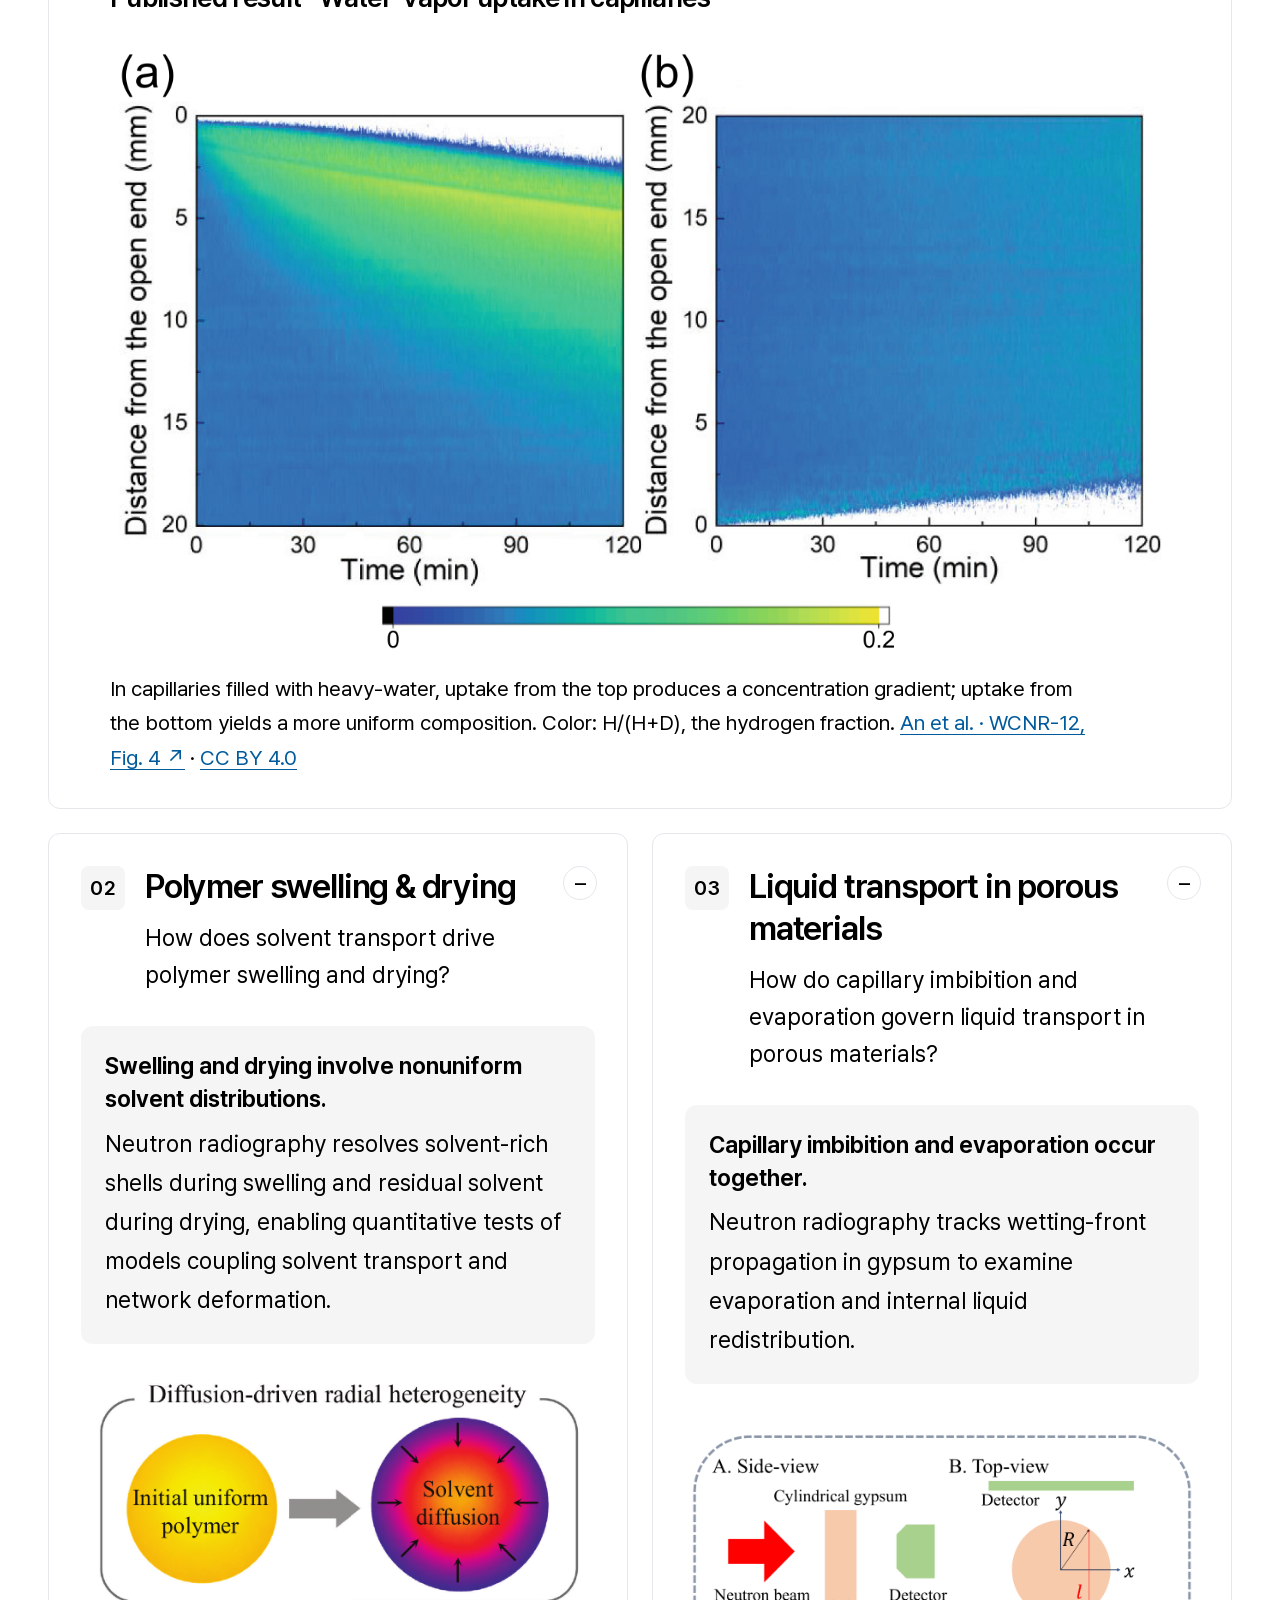
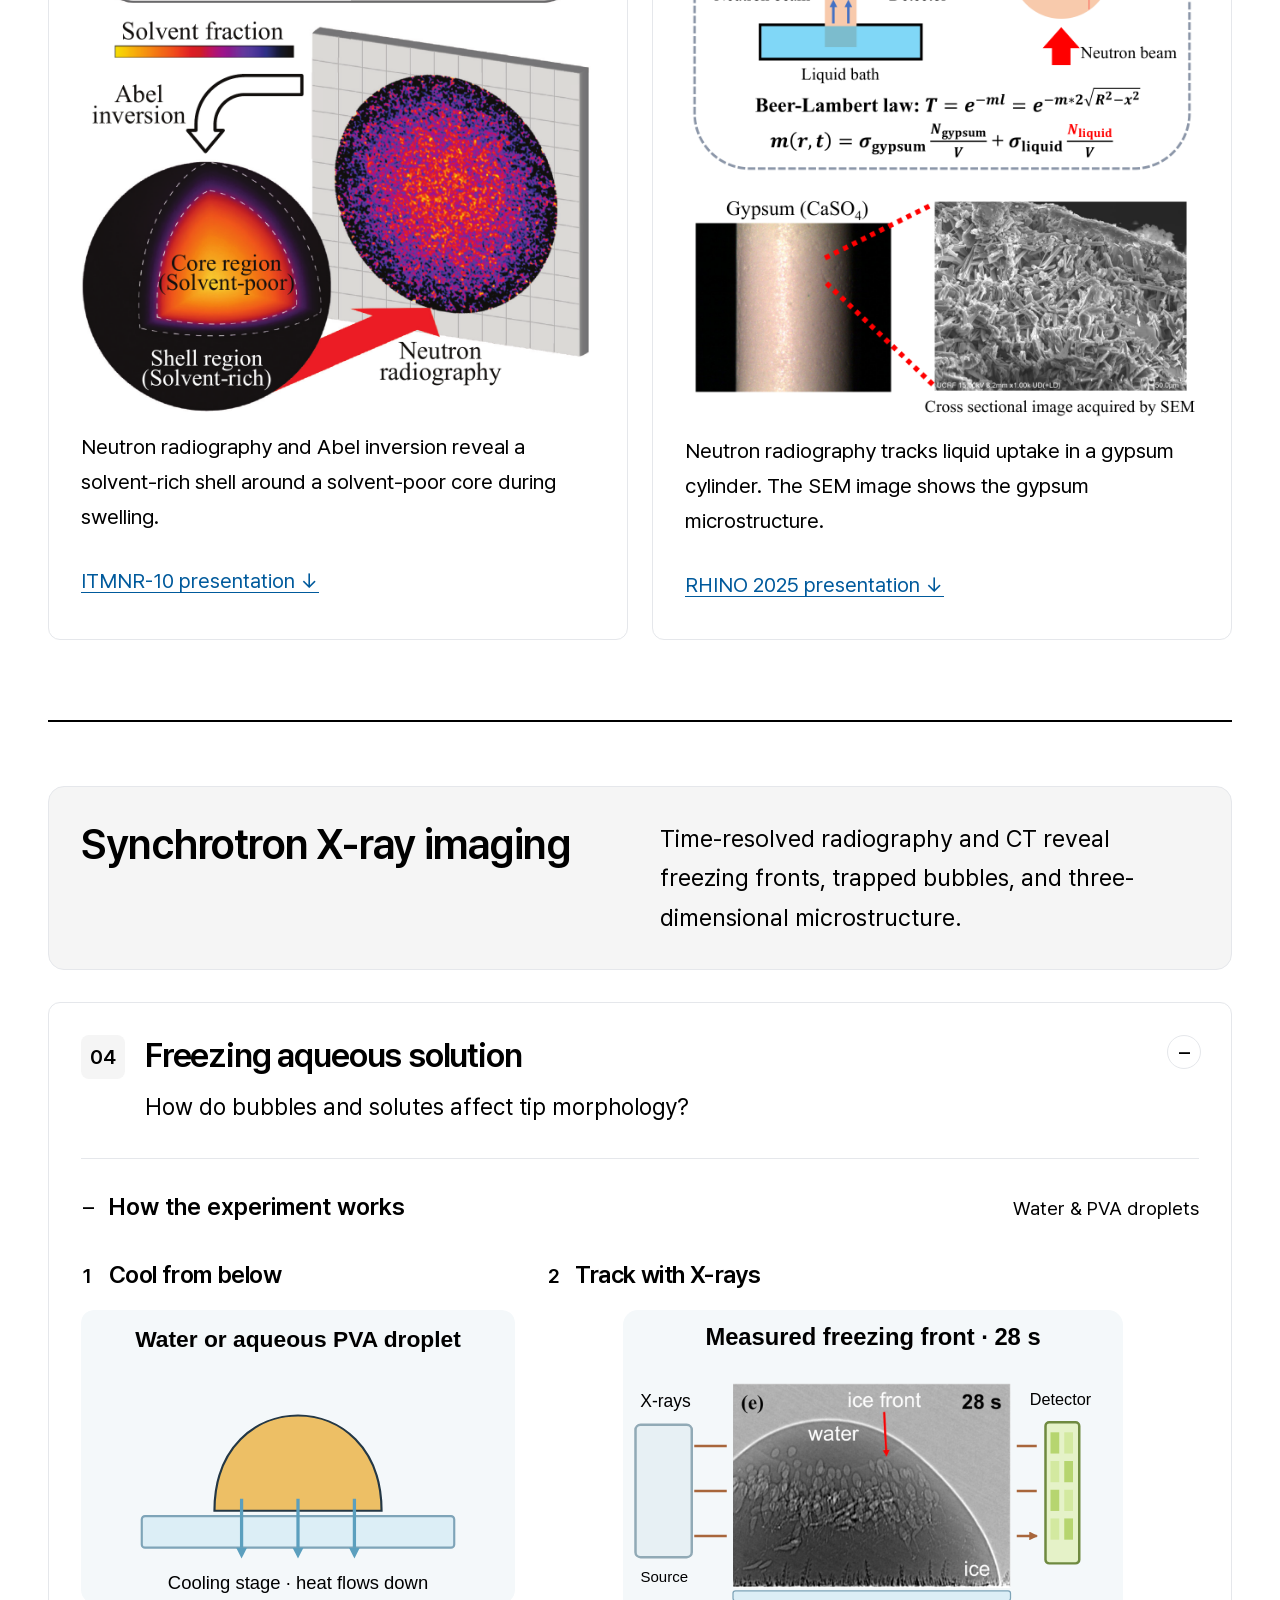
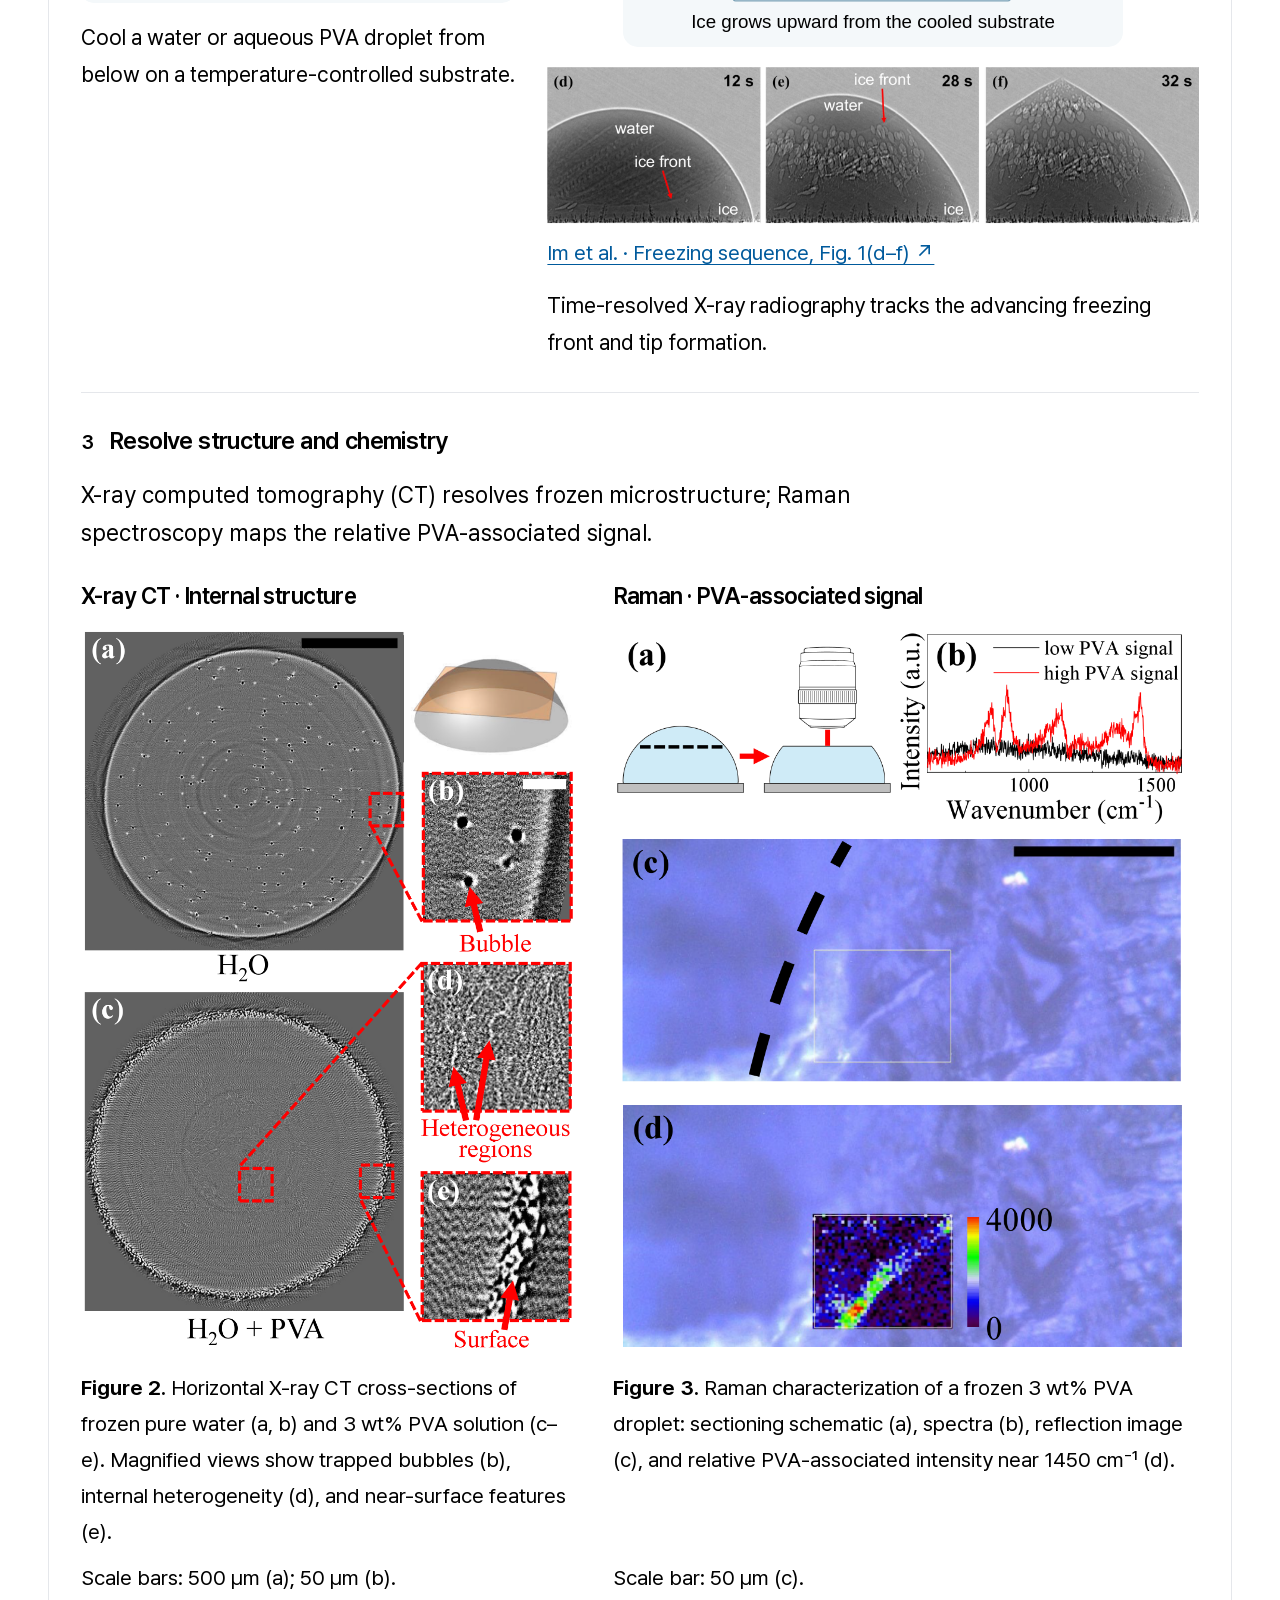
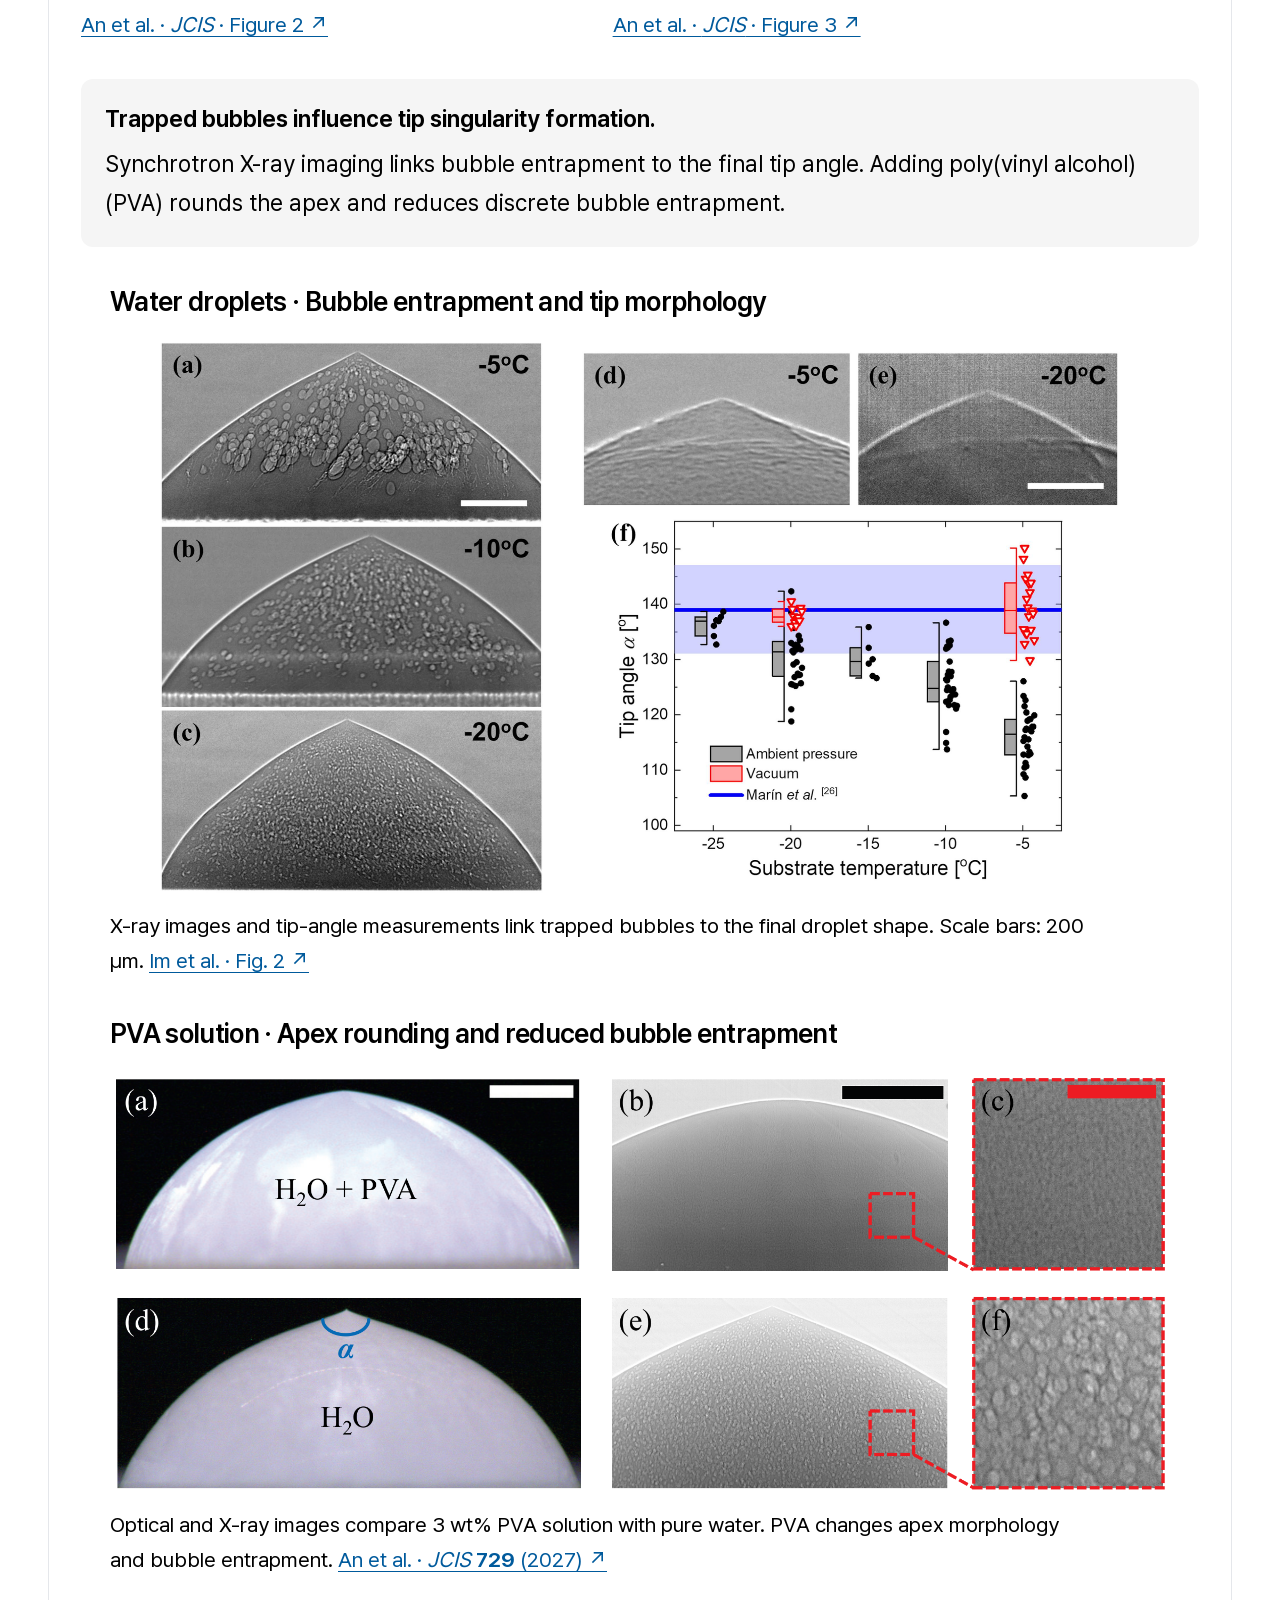
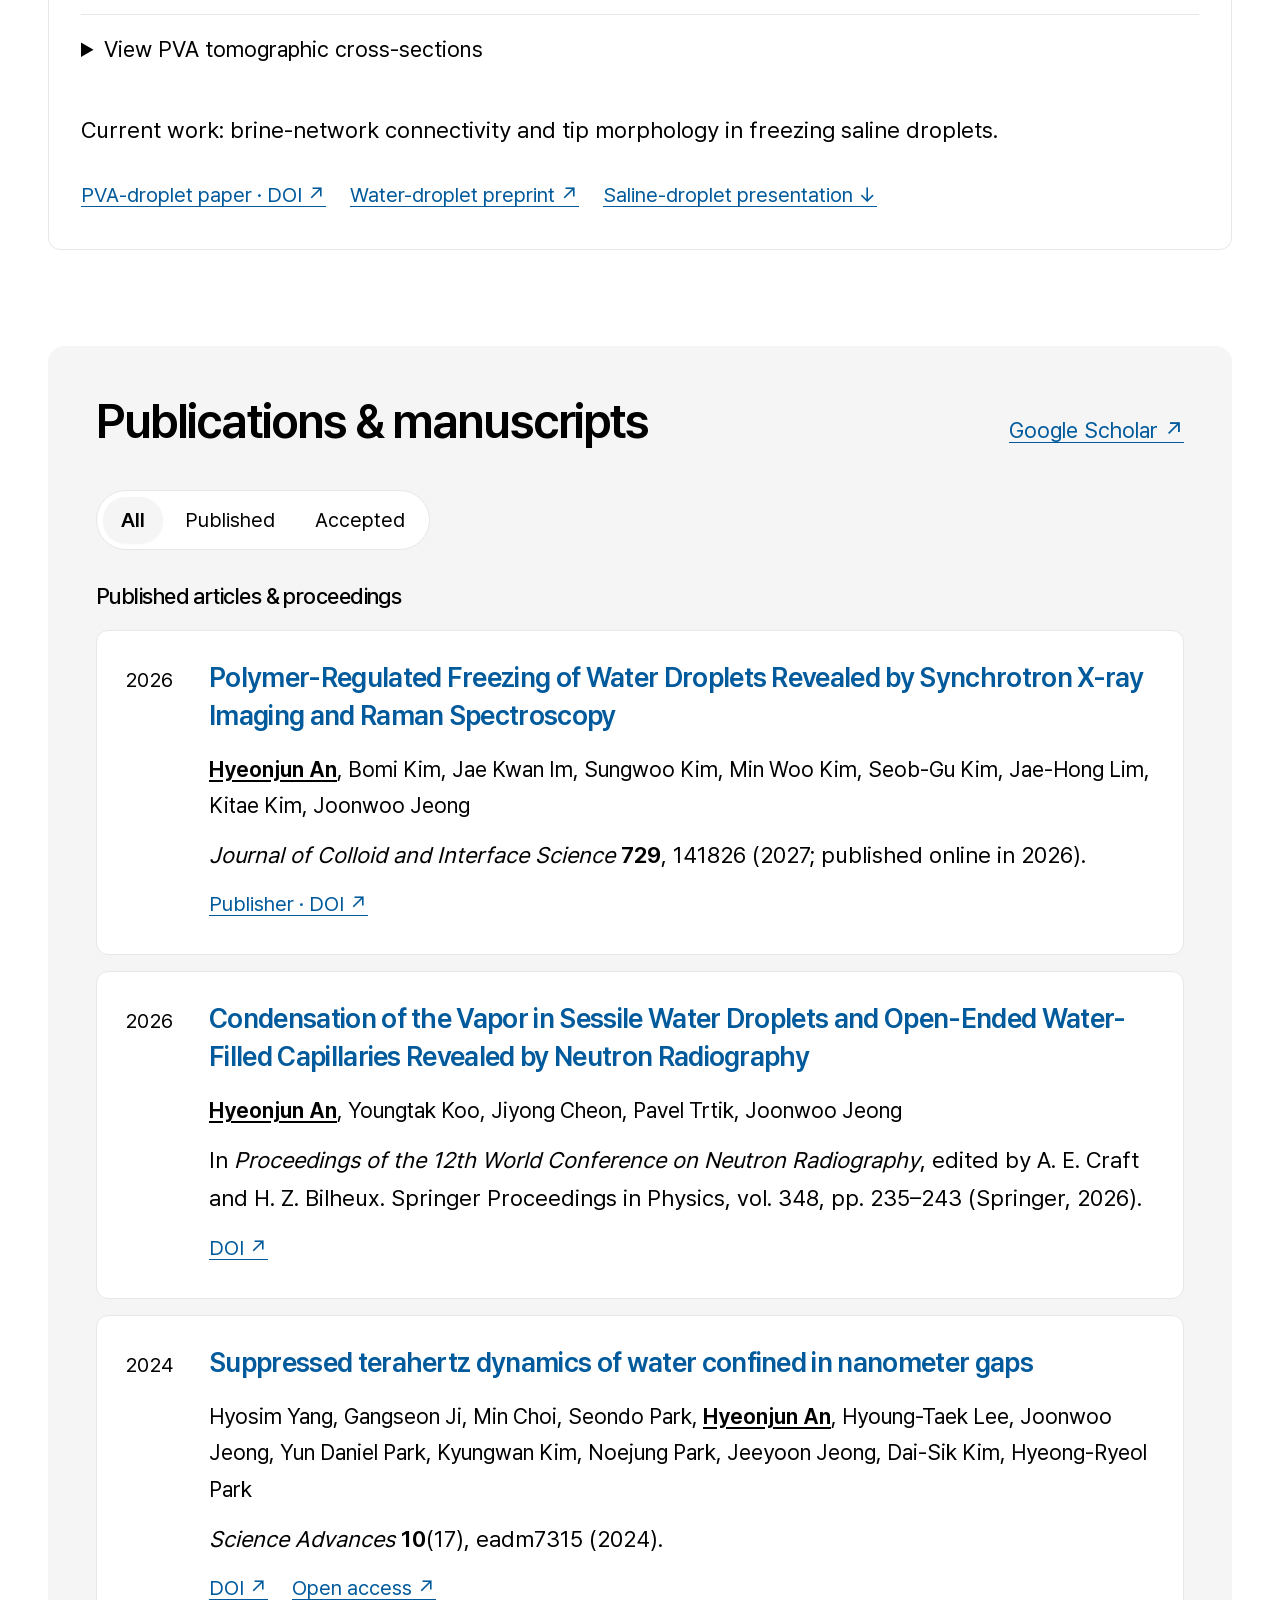
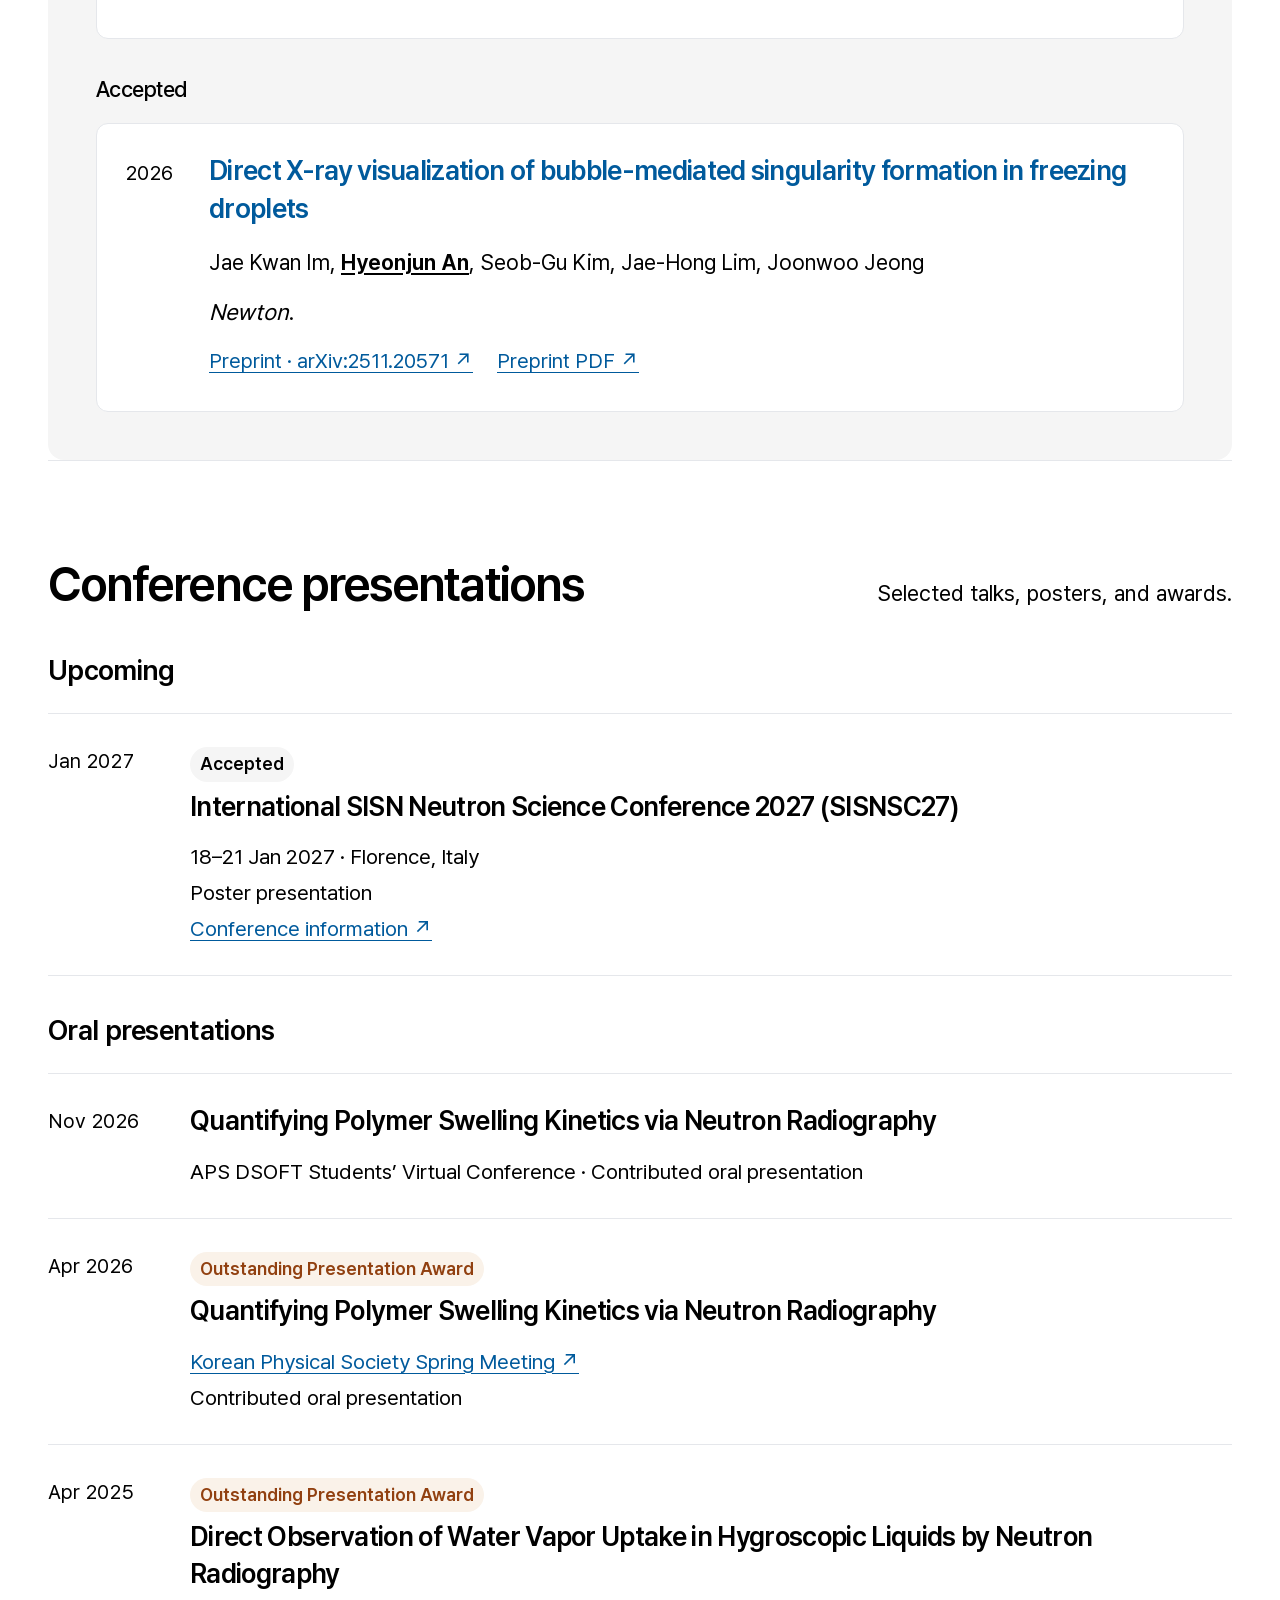
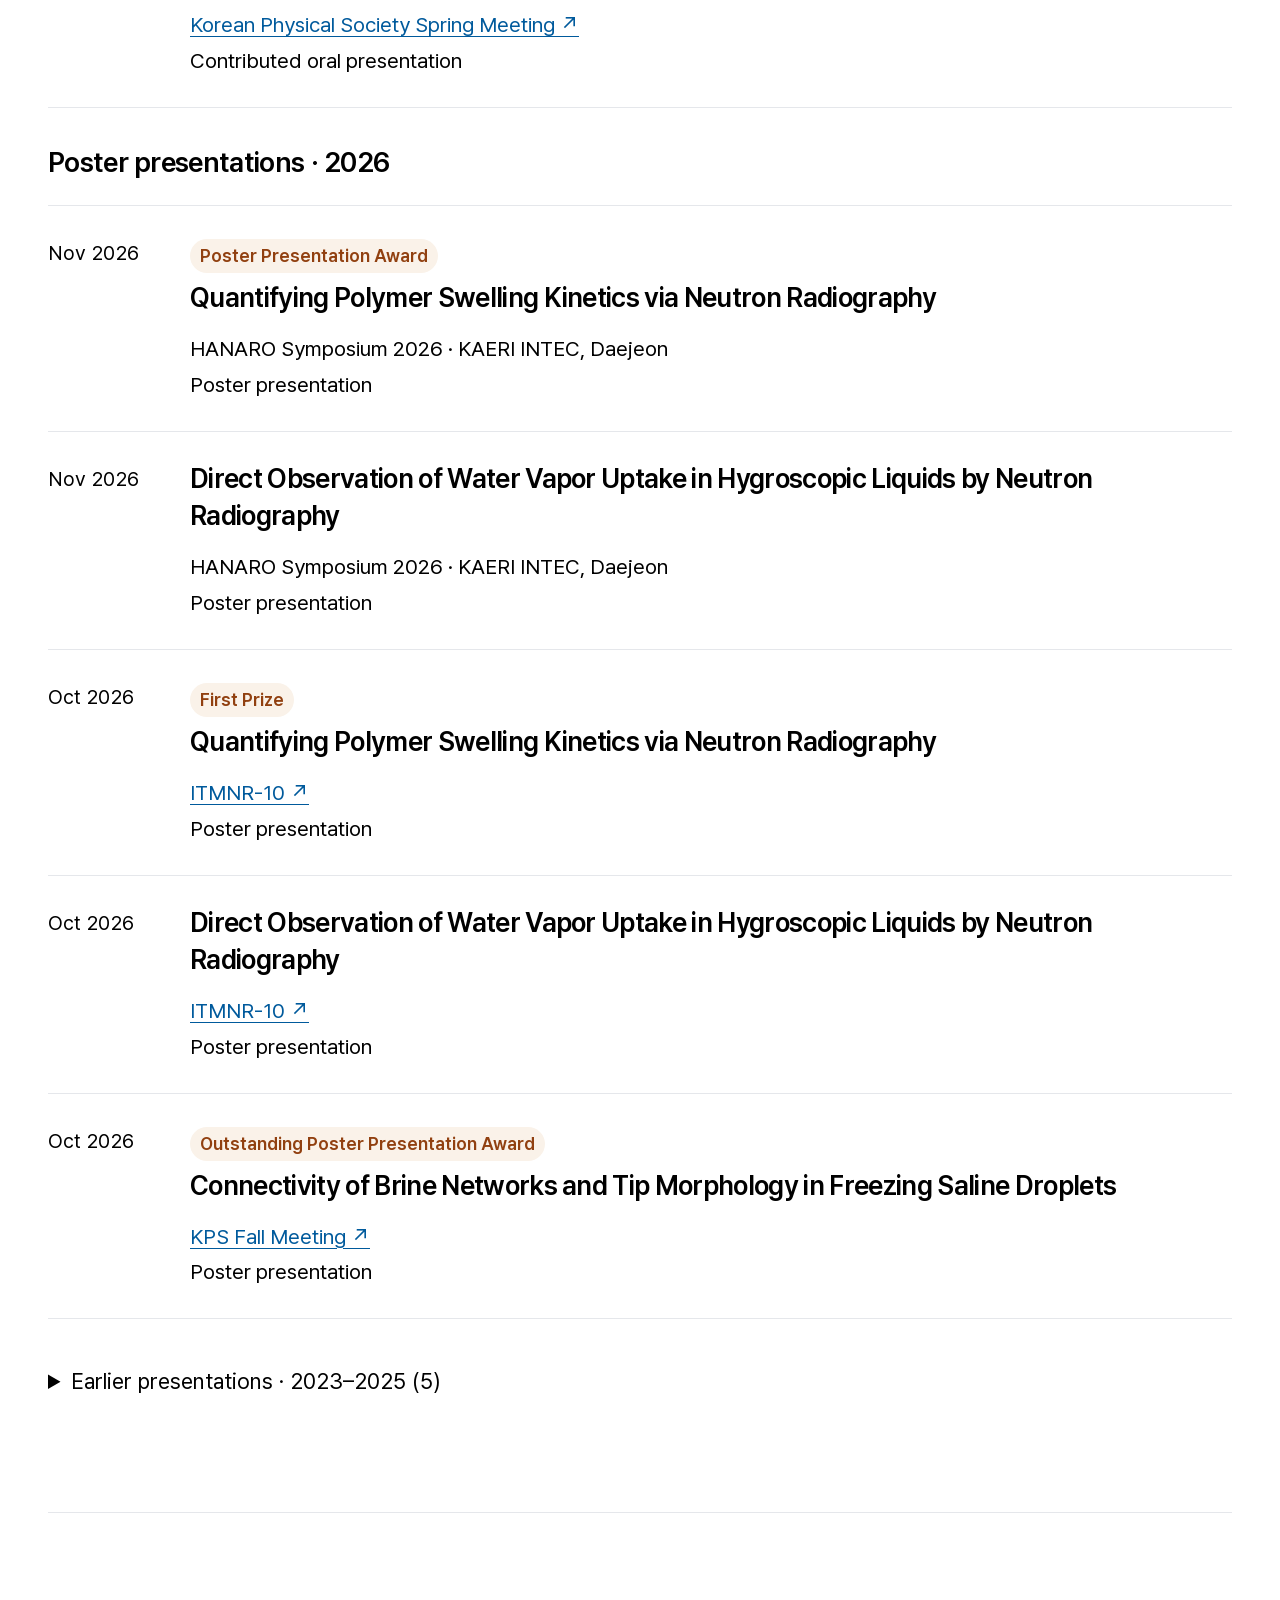
==== commit b8045964: "Introduce radiography beneath the imaging method navigation" ====
--- a/index.html
+++ b/index.html
@@ -109,6 +109,20 @@
    <a href="#neutron-imaging"><span>Neutron imaging</span><span aria-hidden="true">↓</span></a>
    <a href="#x-ray-imaging"><span>Synchrotron X-ray imaging</span><span aria-hidden="true">↓</span></a>
   </nav>
+  <section class="imaging-principle ct-explainer" id="xray-ct-animation" aria-labelledby="xray-ct-heading">
+   <div class="principle-intro">
+    <h3 class="subheading" id="xray-ct-heading">Radiography: Seeing through soft matter</h3>
+    <p class="principle-copy" id="xray-ct-summary">Visible light shows the outline. X-ray projections from different angles reveal internal structure in 3D. Neutron images quantitatively track the internal distribution.</p>
+   </div>
+   <figure class="ct-animation">
+    <video controls playsinline preload="none" width="1040" height="428"
+           poster="assets/research/radiography-sponge.webp?v=23bf066ee4f3"
+           aria-label="A sponge imaged with visible light, X-rays, and neutrons" aria-describedby="xray-ct-summary">
+     <source src="assets/research/radiography-sponge.mp4?v=fb8d6d65e686" type="video/mp4">
+    </video>
+    <figcaption class="figure-caption">Schematic animation</figcaption>
+   </figure>
+  </section>
   <section class="research-group" id="neutron-imaging" aria-labelledby="neutron-imaging-heading">
    <header class="research-group-header">
     <h3 id="neutron-imaging-heading">Neutron imaging</h3>
@@ -181,21 +195,6 @@
     <h3 id="x-ray-imaging-heading">Synchrotron X-ray imaging</h3>
     <p>Time-resolved radiography and CT reveal freezing fronts, trapped bubbles, and three-dimensional microstructure.</p>
    </header>
-   <section class="imaging-principle ct-explainer" id="xray-ct-animation" aria-labelledby="xray-ct-heading">
-    <div class="principle-intro">
-     <h4 class="subheading" id="xray-ct-heading">Example: Seeing inside a sponge</h4>
-     <p class="principle-copy" id="xray-ct-summary">Visible light shows the sponge’s outline. X-ray projections from different angles reveal its pore structure in 3D. Neutron images show where water enters the sponge.</p>
-     <div class="small-links"><a href="#jcis-ct-structure">See X-ray CT of frozen droplets ↓</a></div>
-    </div>
-    <figure class="ct-animation">
-     <video controls playsinline preload="none" width="1040" height="428"
-            poster="assets/research/radiography-sponge.webp?v=23bf066ee4f3"
-            aria-label="A sponge imaged with visible light, X-rays, and neutrons" aria-describedby="xray-ct-summary">
-      <source src="assets/research/radiography-sponge.mp4?v=fb8d6d65e686" type="video/mp4">
-     </video>
-     <figcaption class="figure-caption">Schematic animation</figcaption>
-    </figure>
-   </section>
    <div class="research-studies">
     <details class="study" id="freezing-droplets" open="">
 <summary><span class="study-number">04</span><span><span class="study-title" role="heading" aria-level="4">Freezing aqueous solution</span><span class="study-question">How do bubbles and solutes affect tip morphology?</span></span>
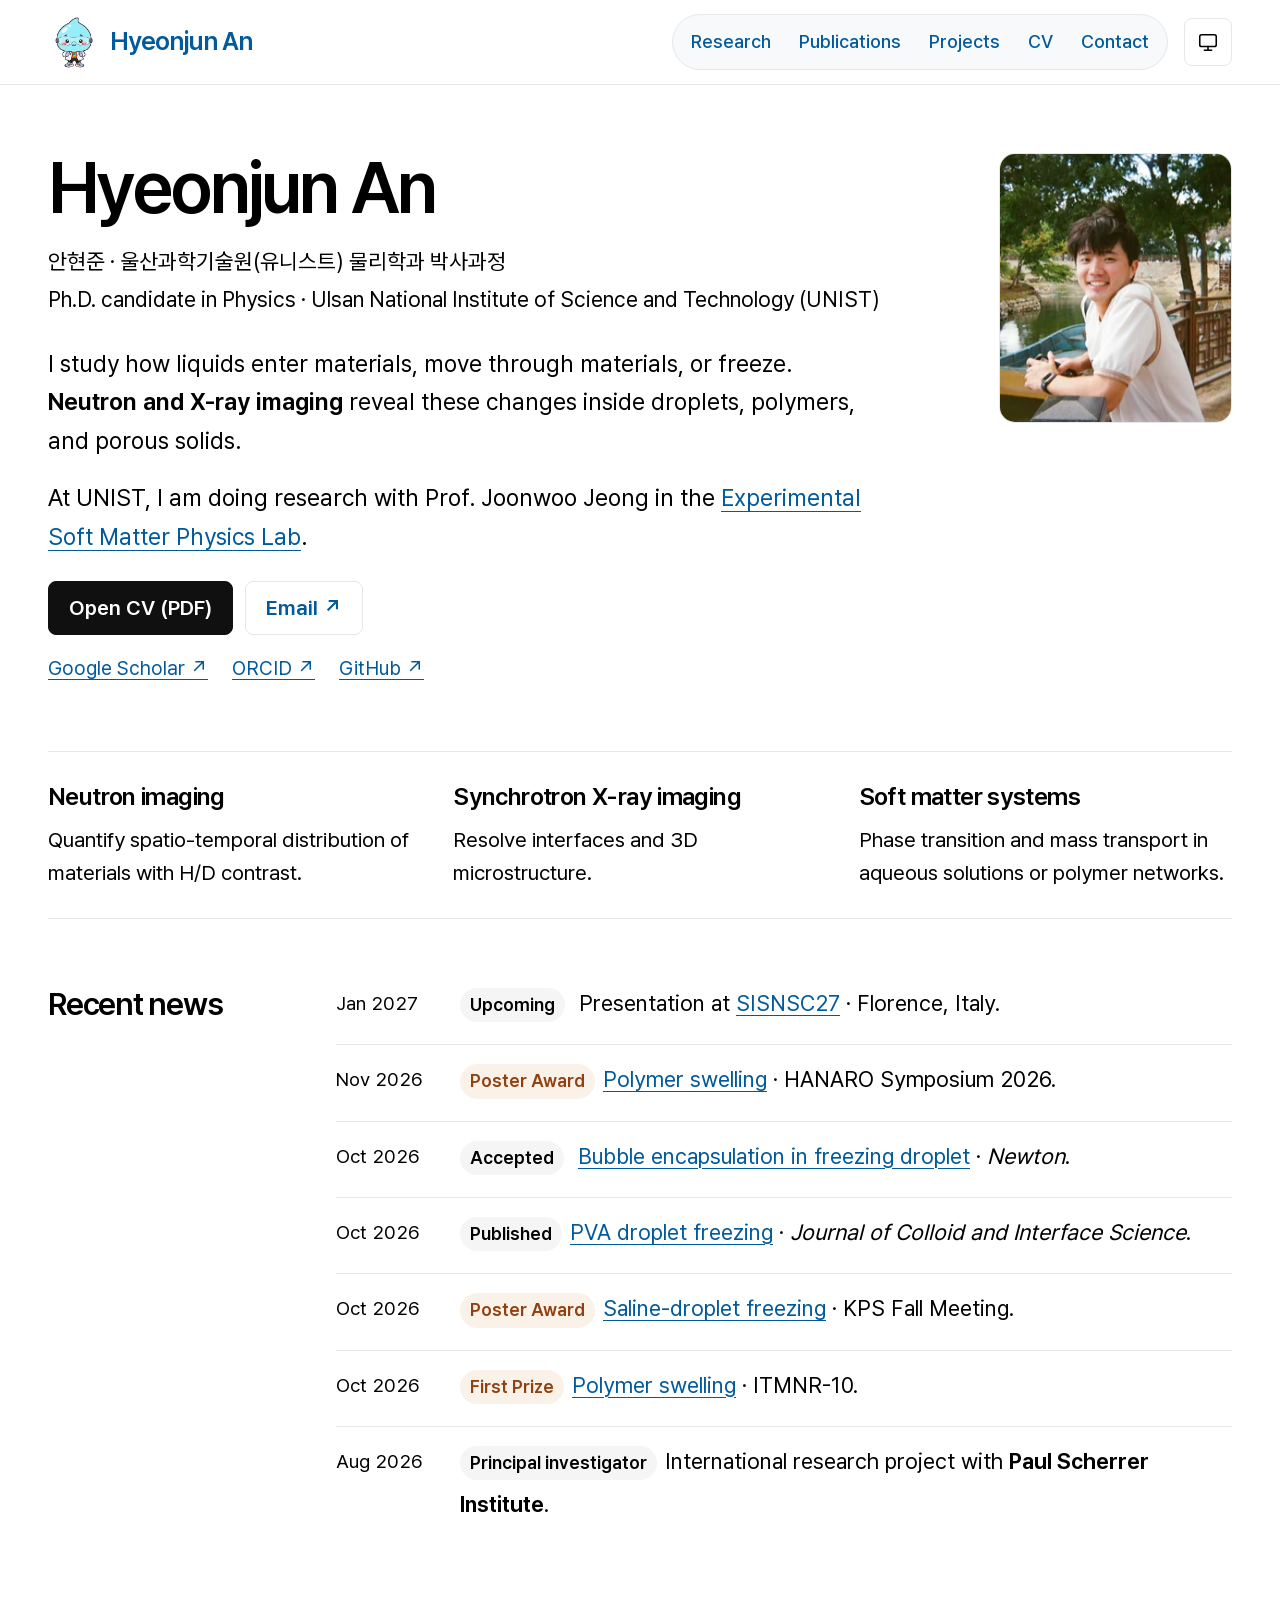
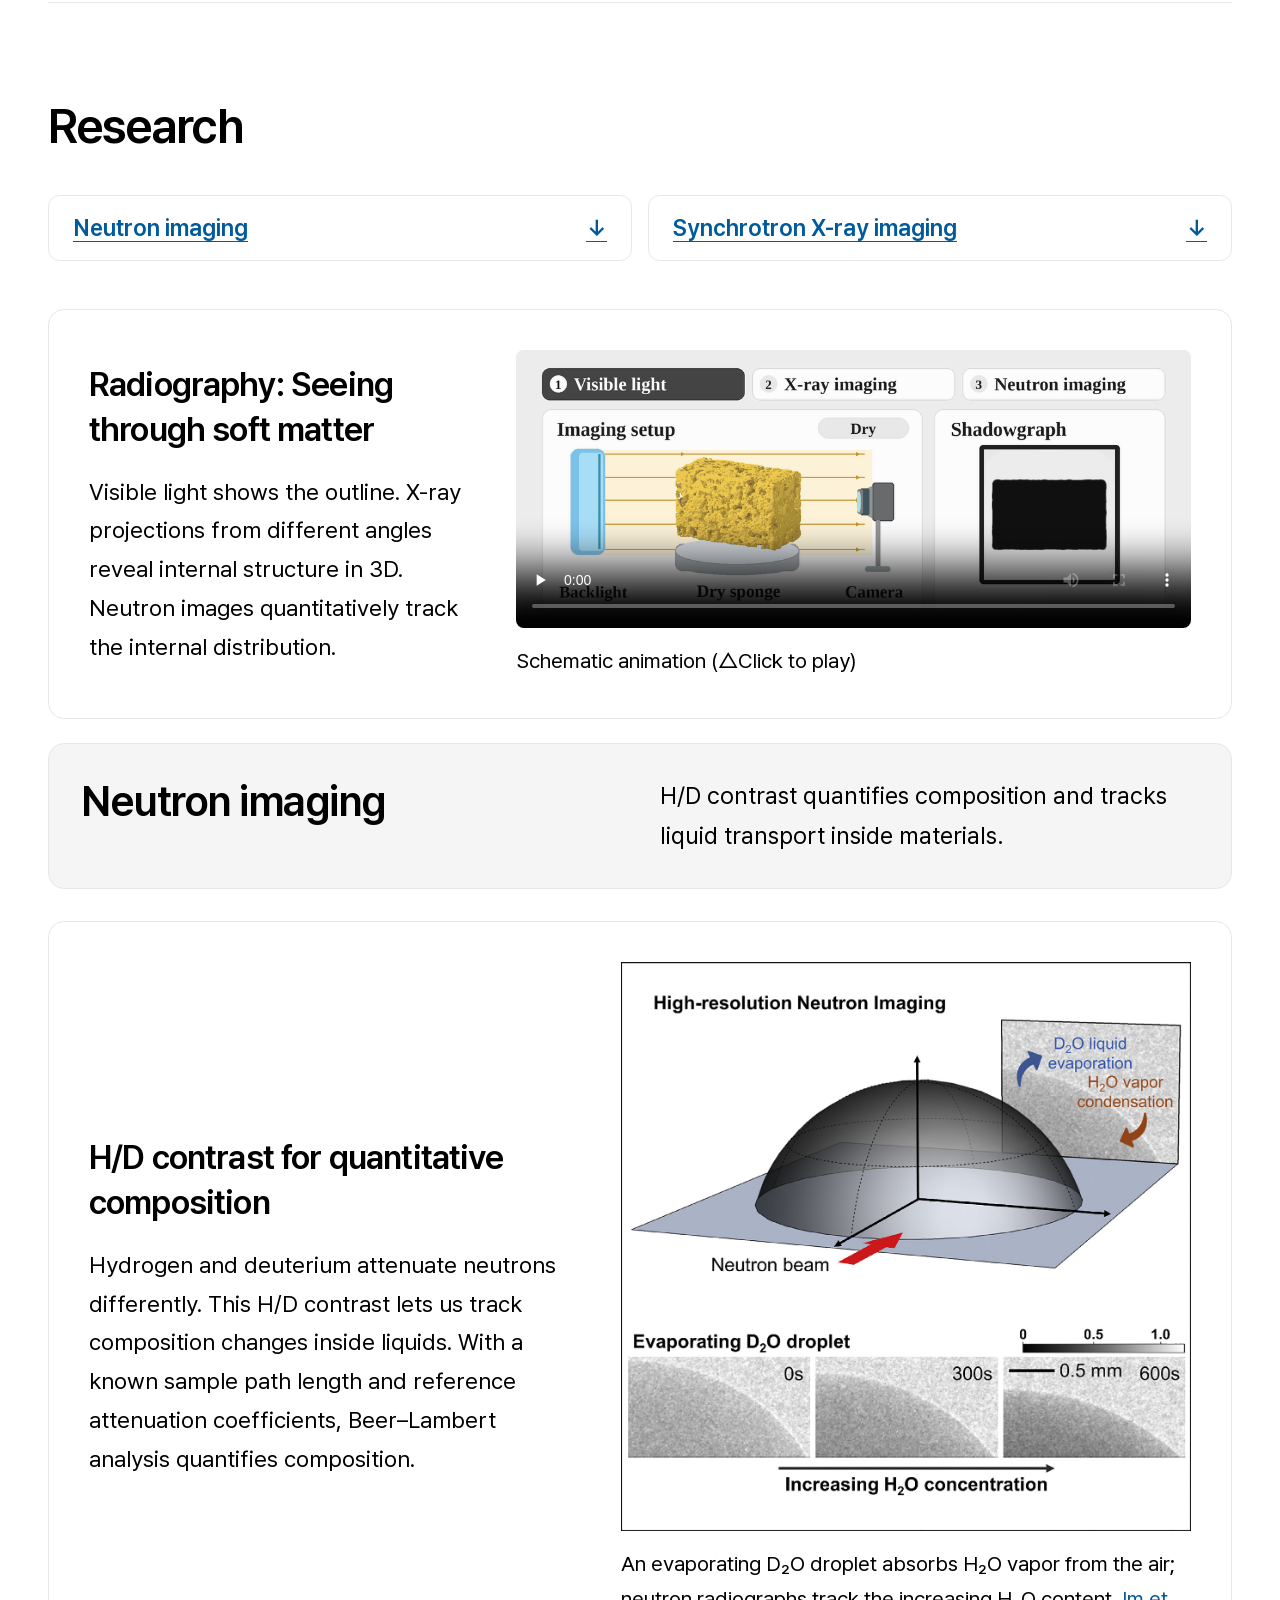
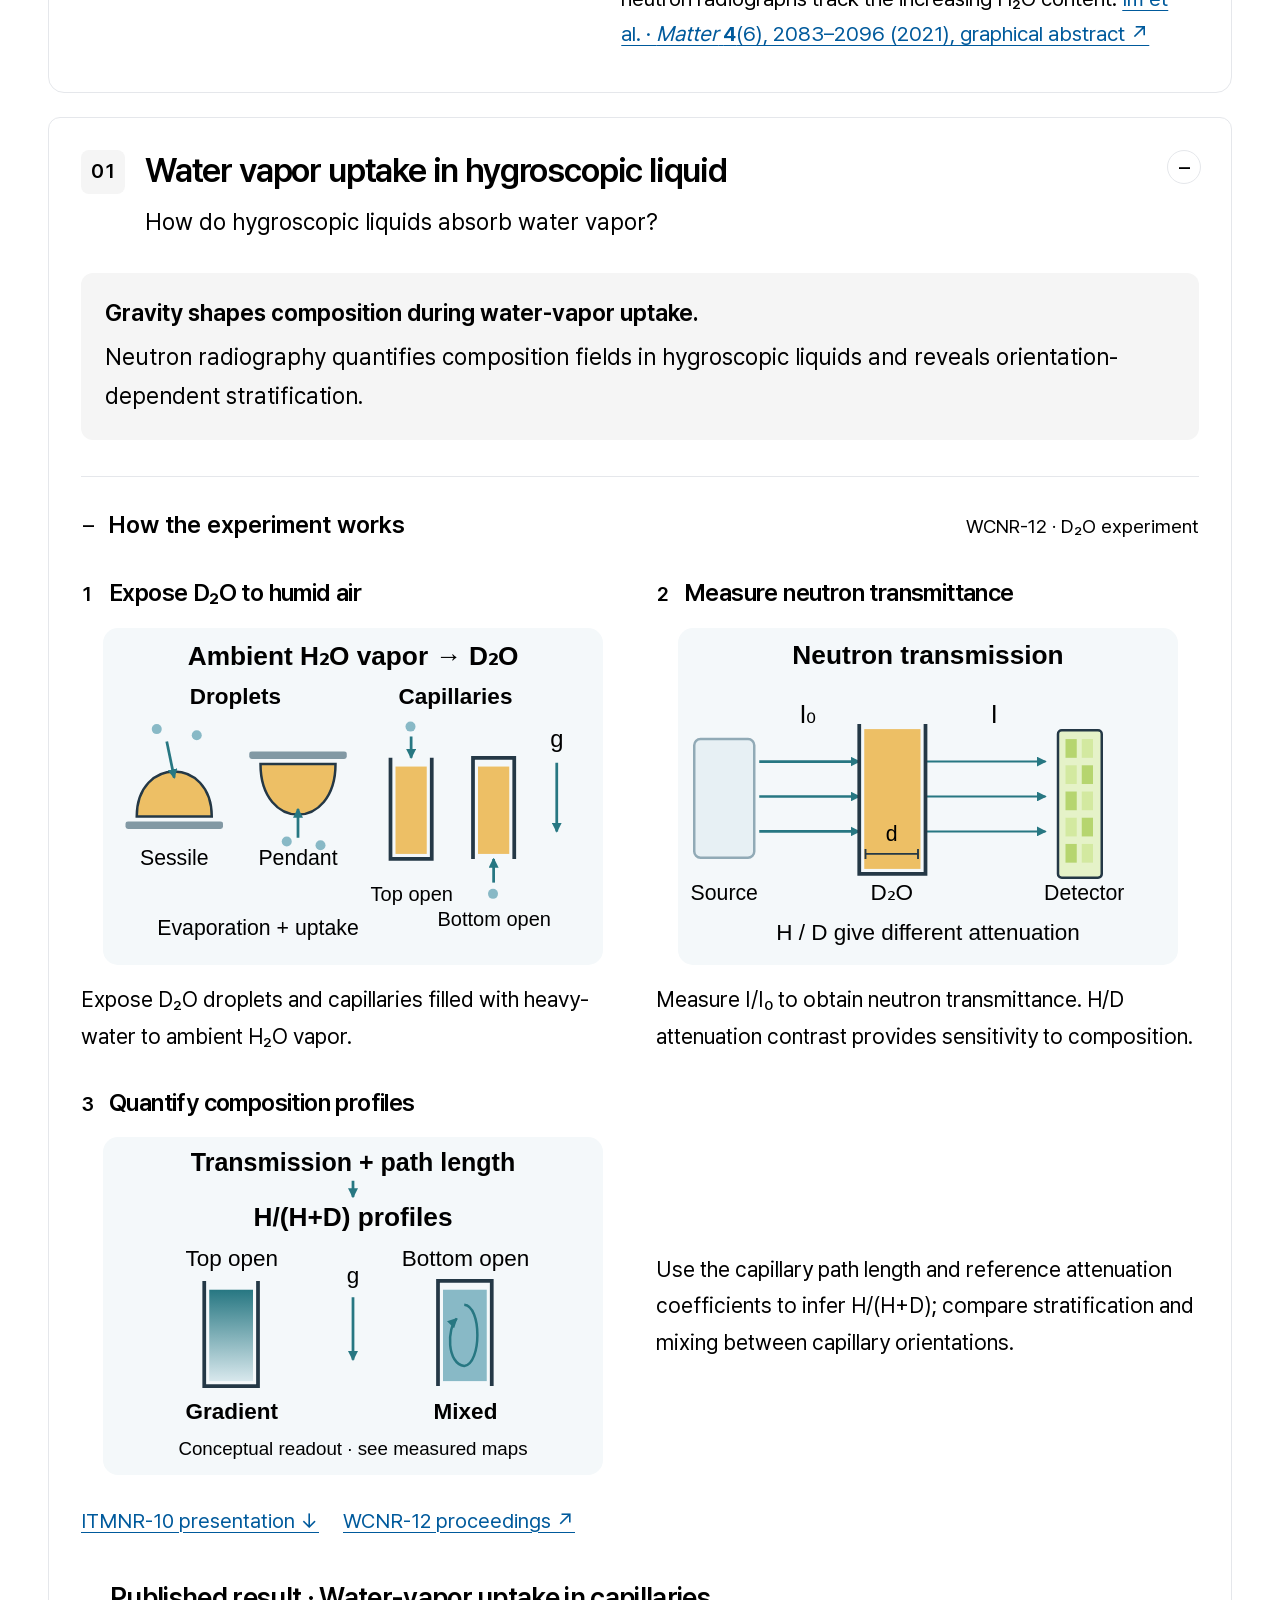
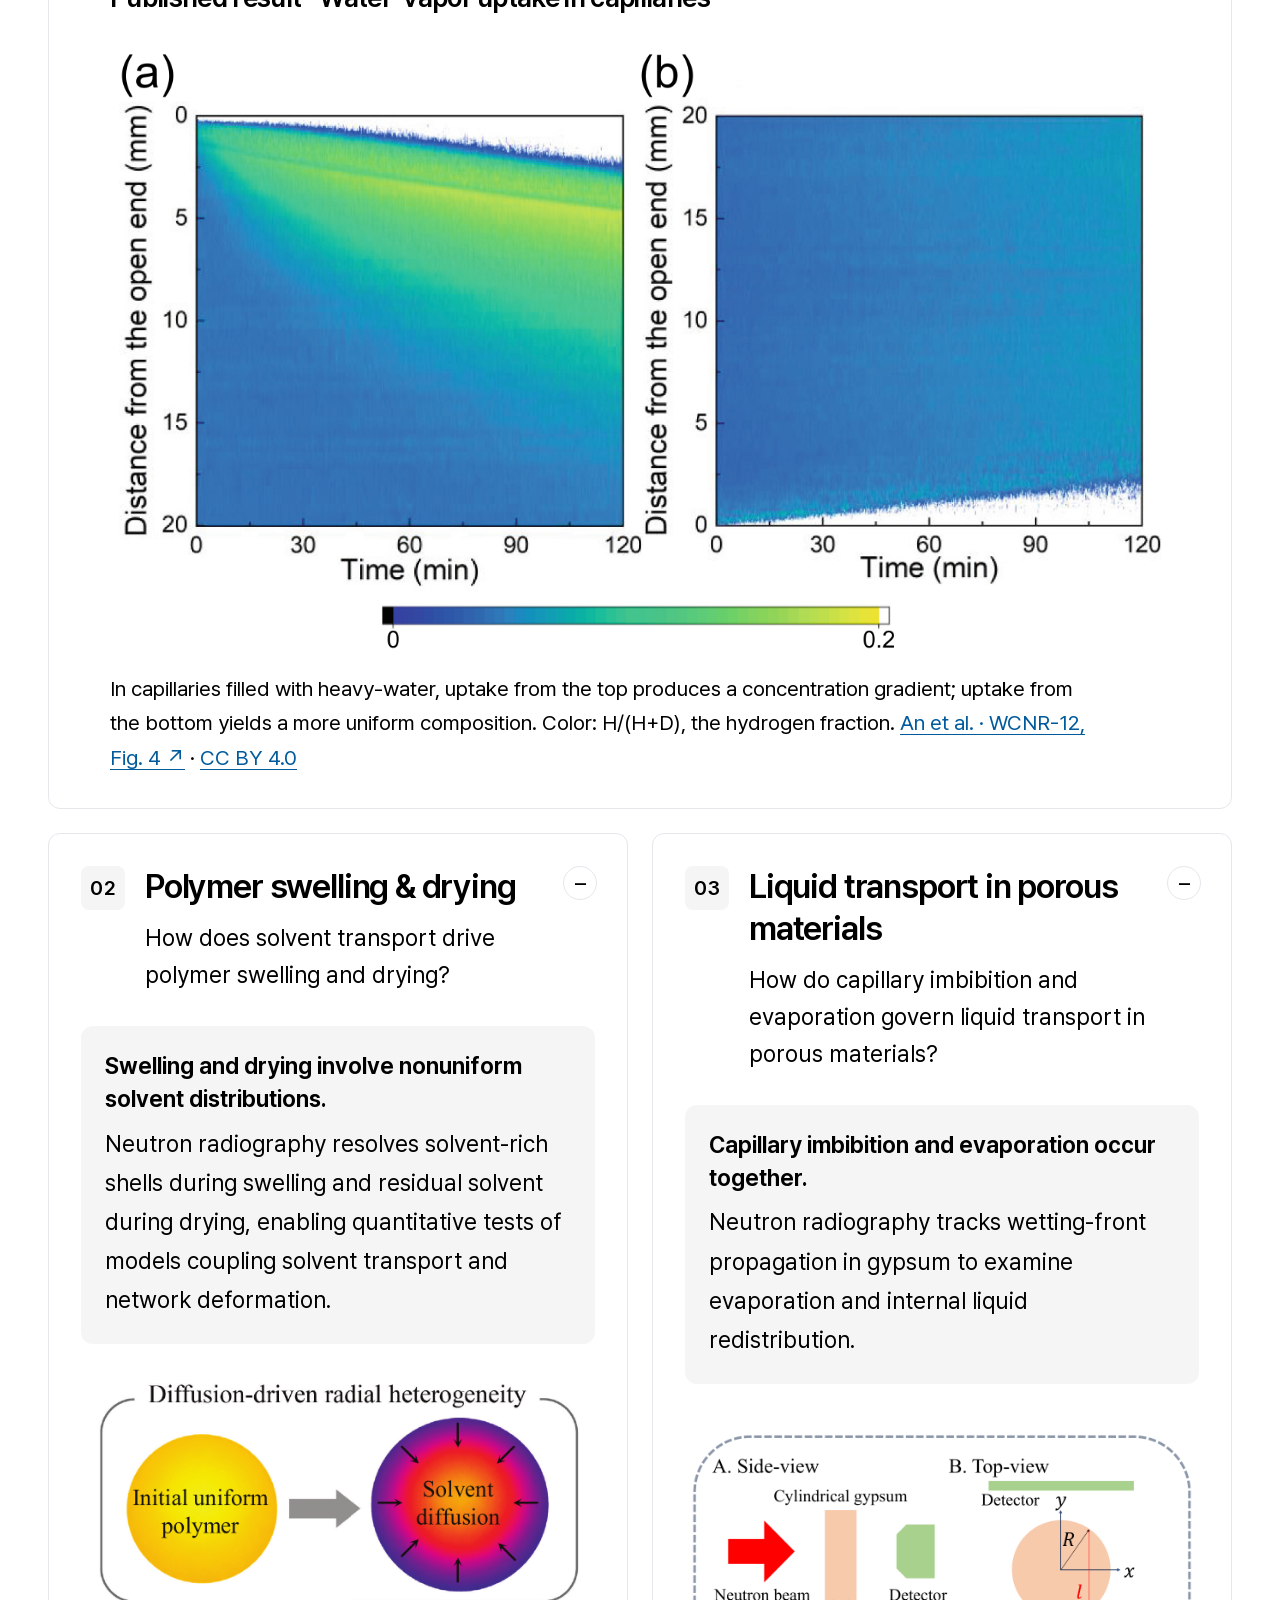
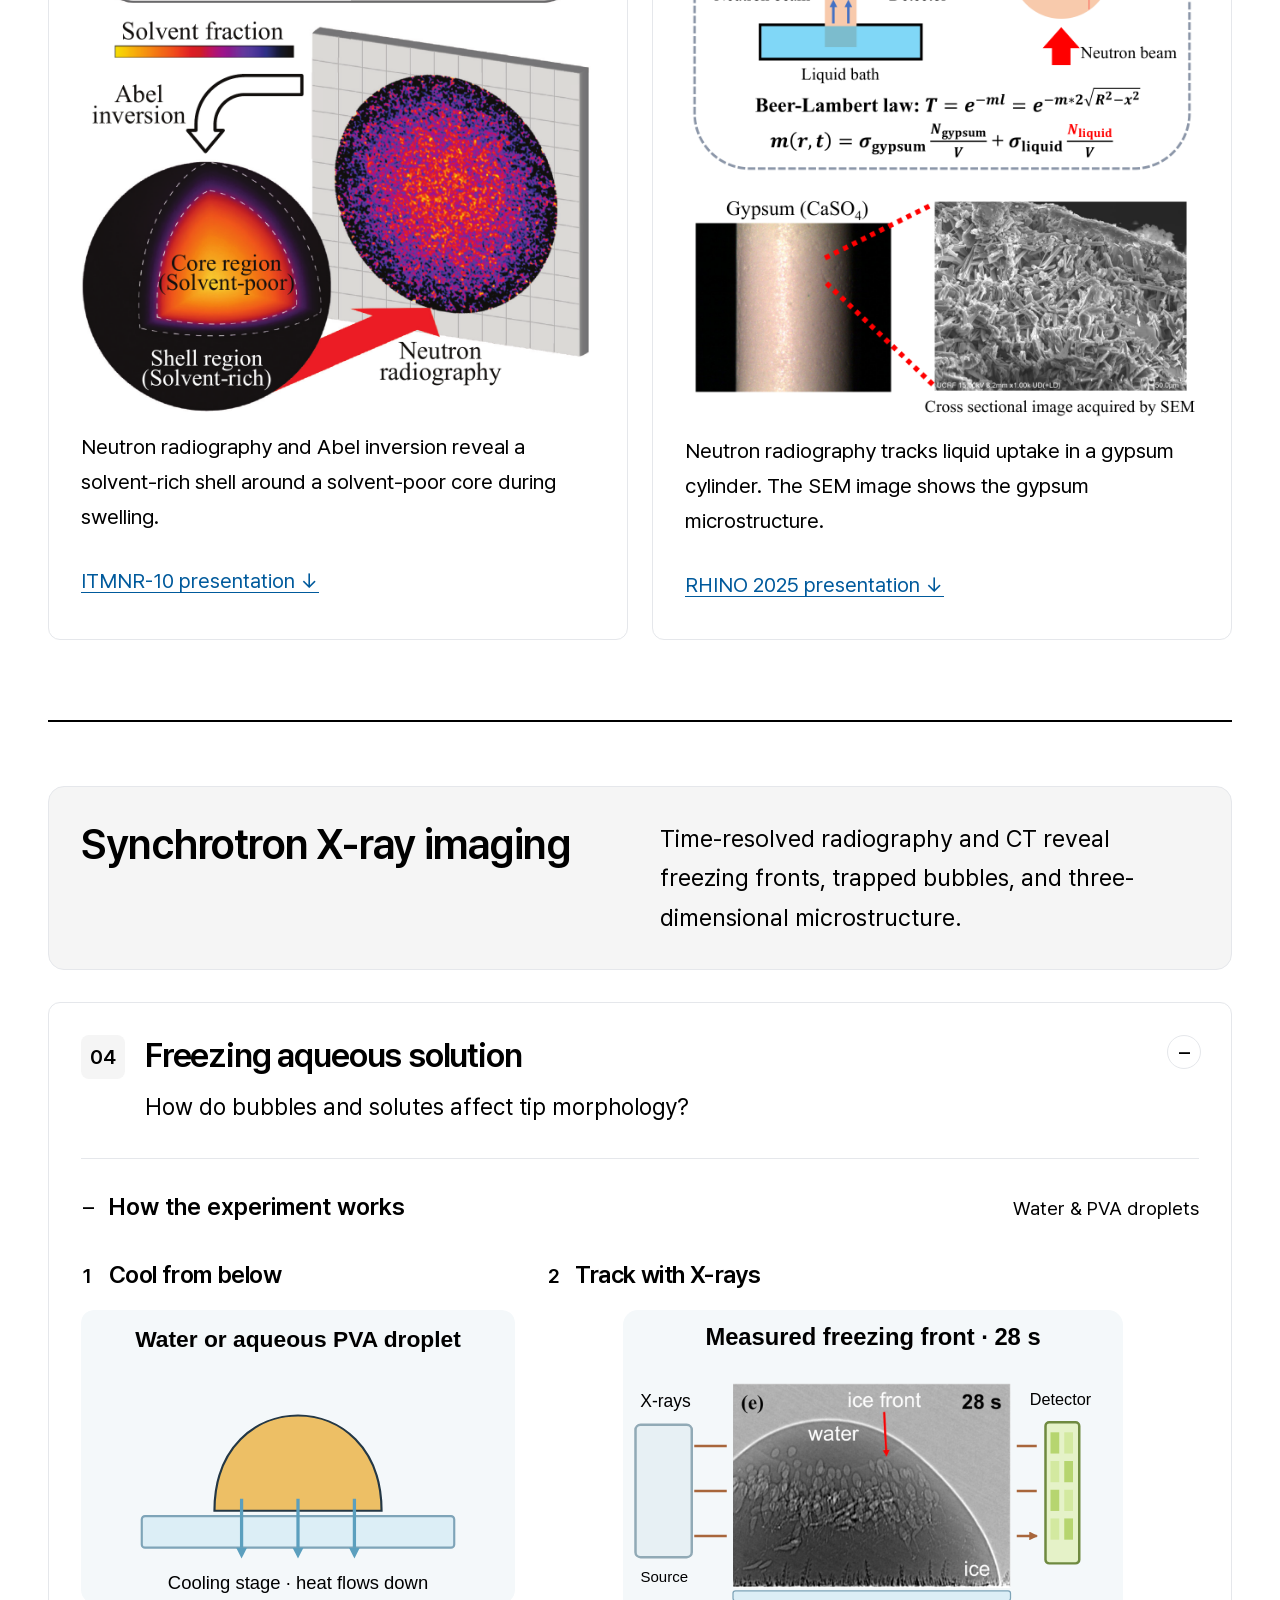
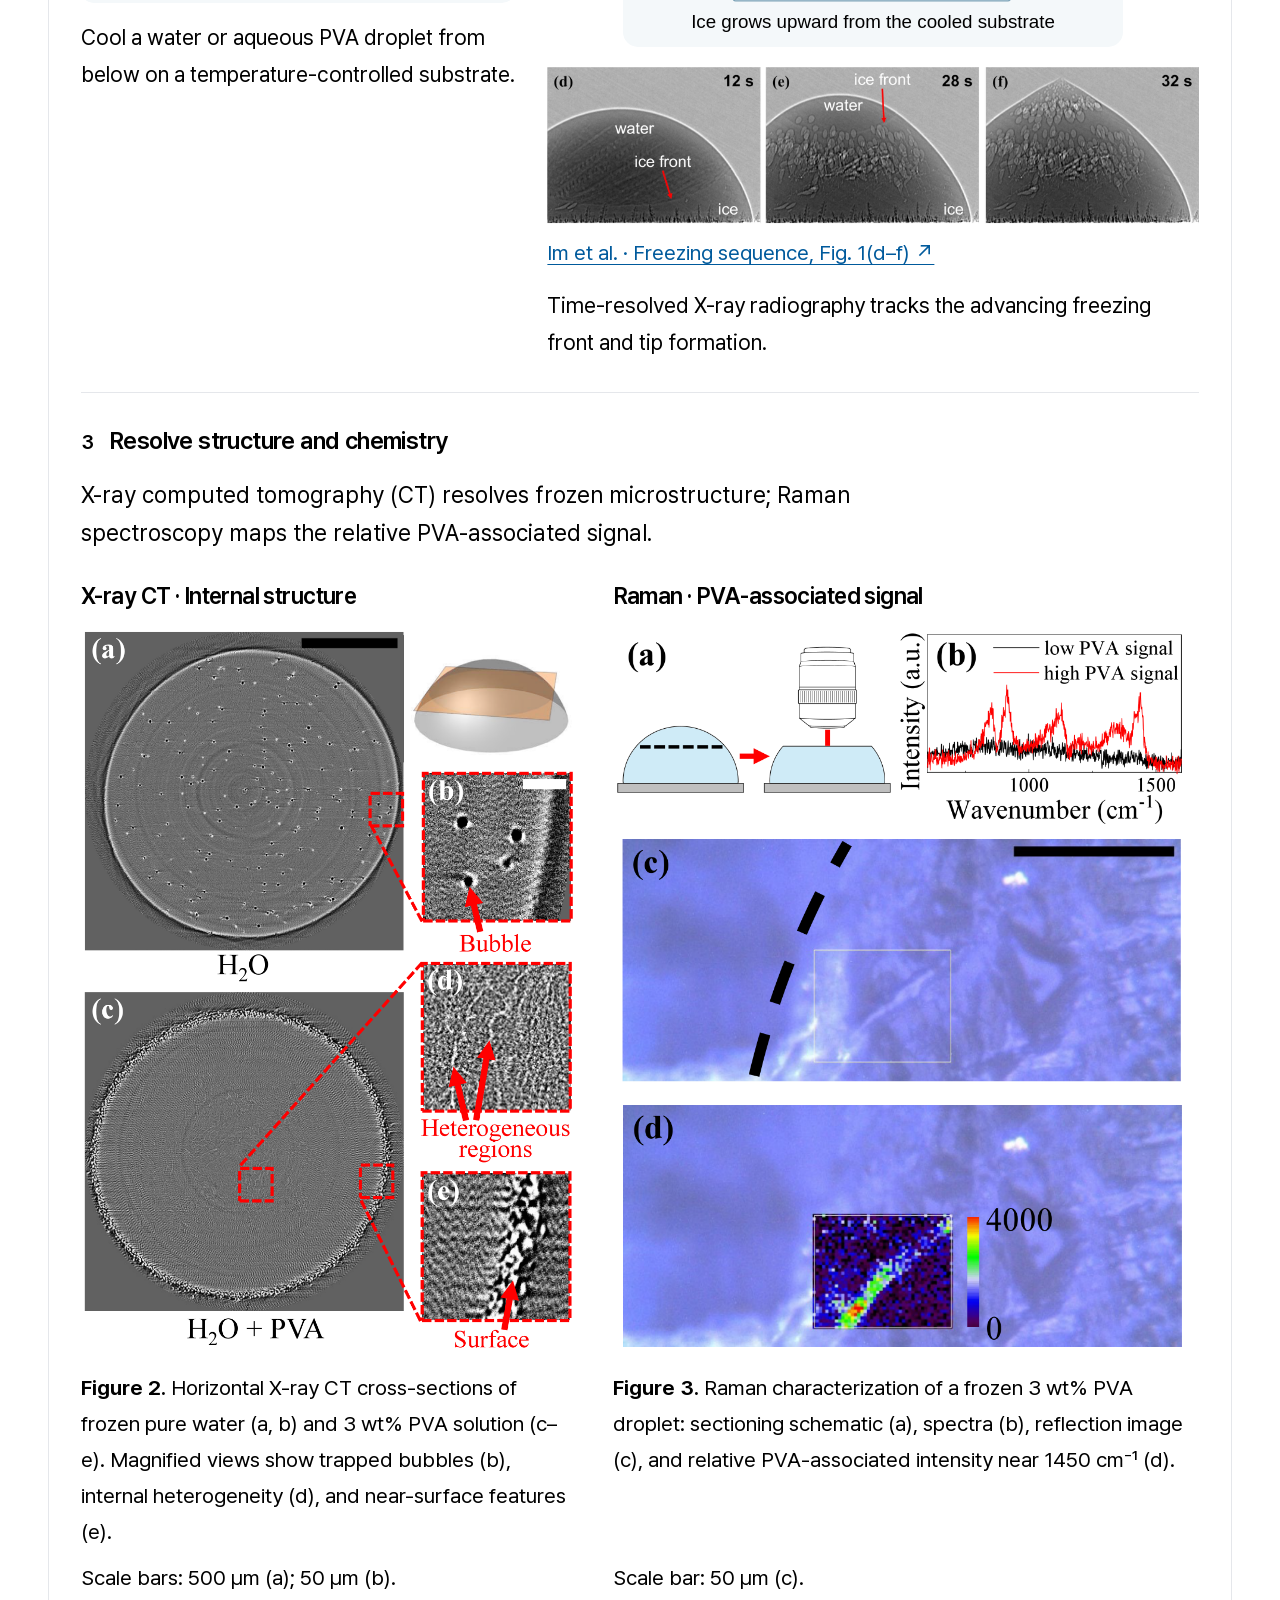
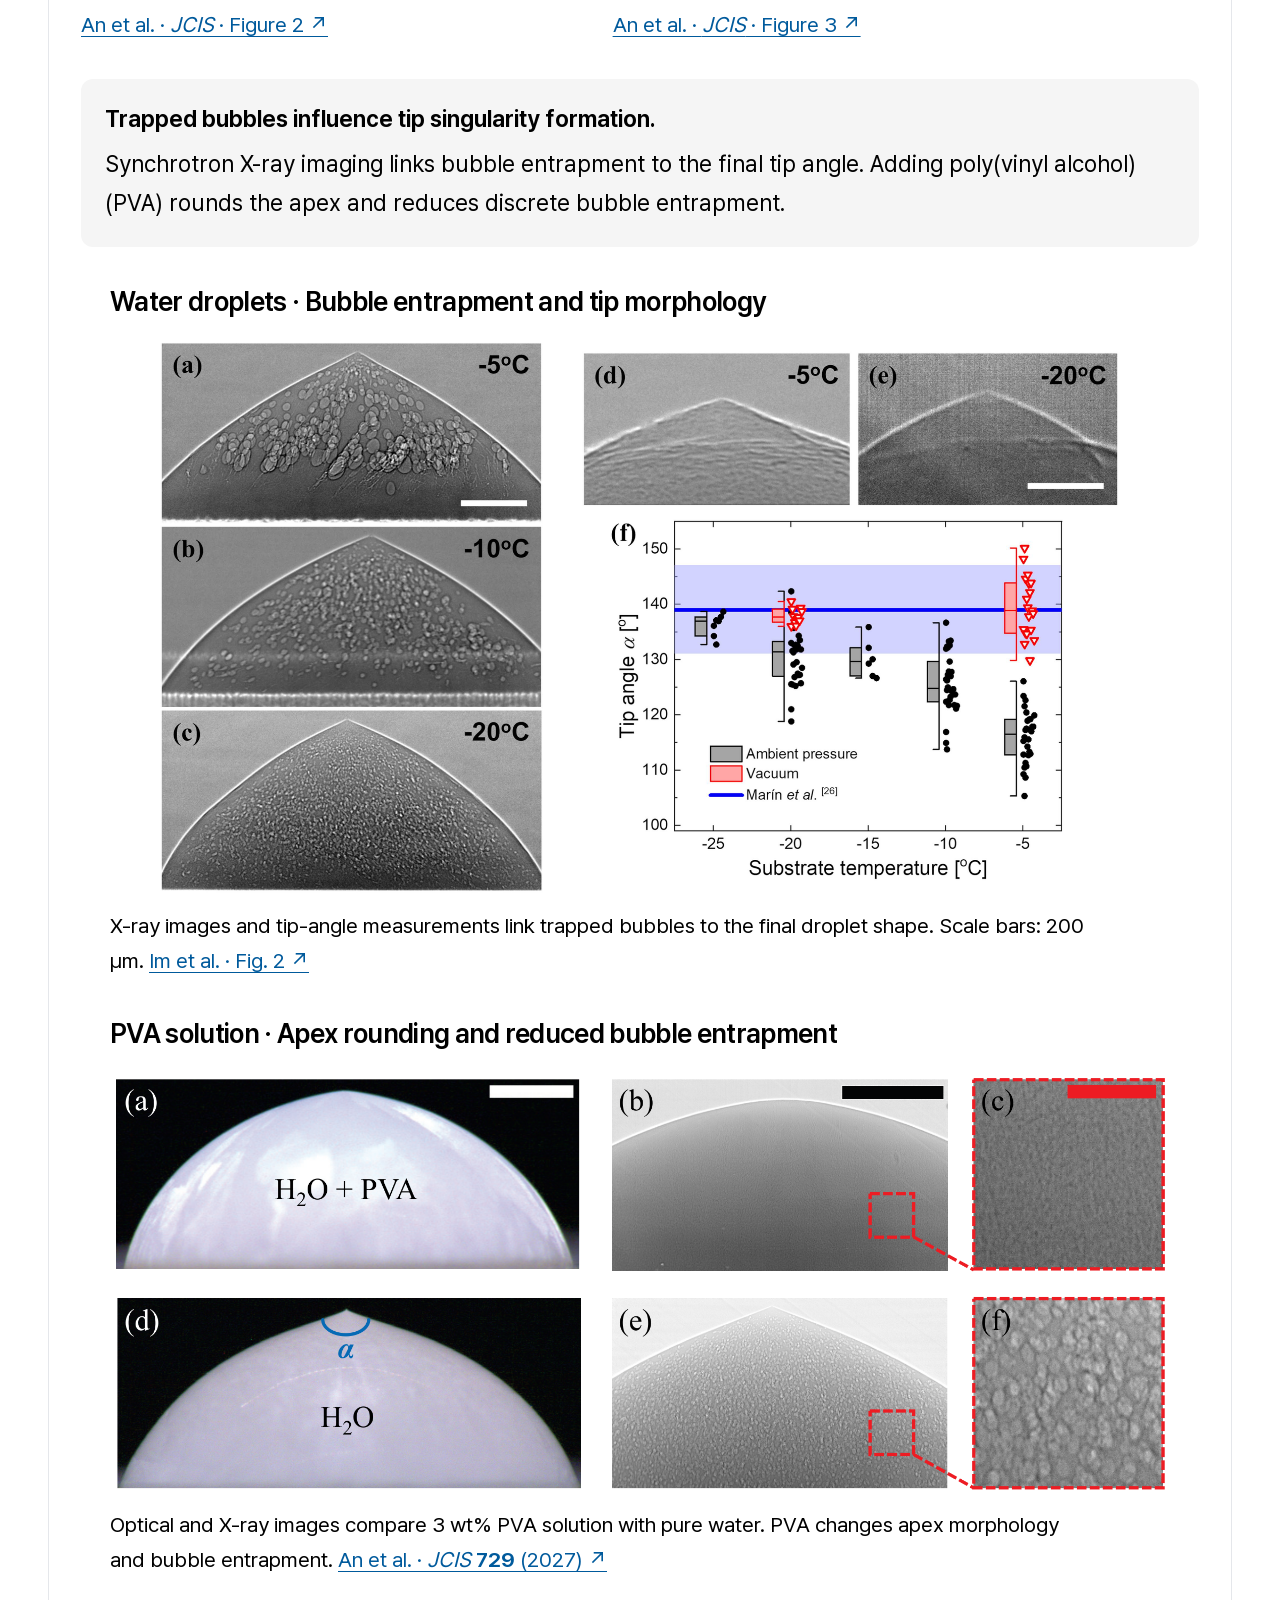
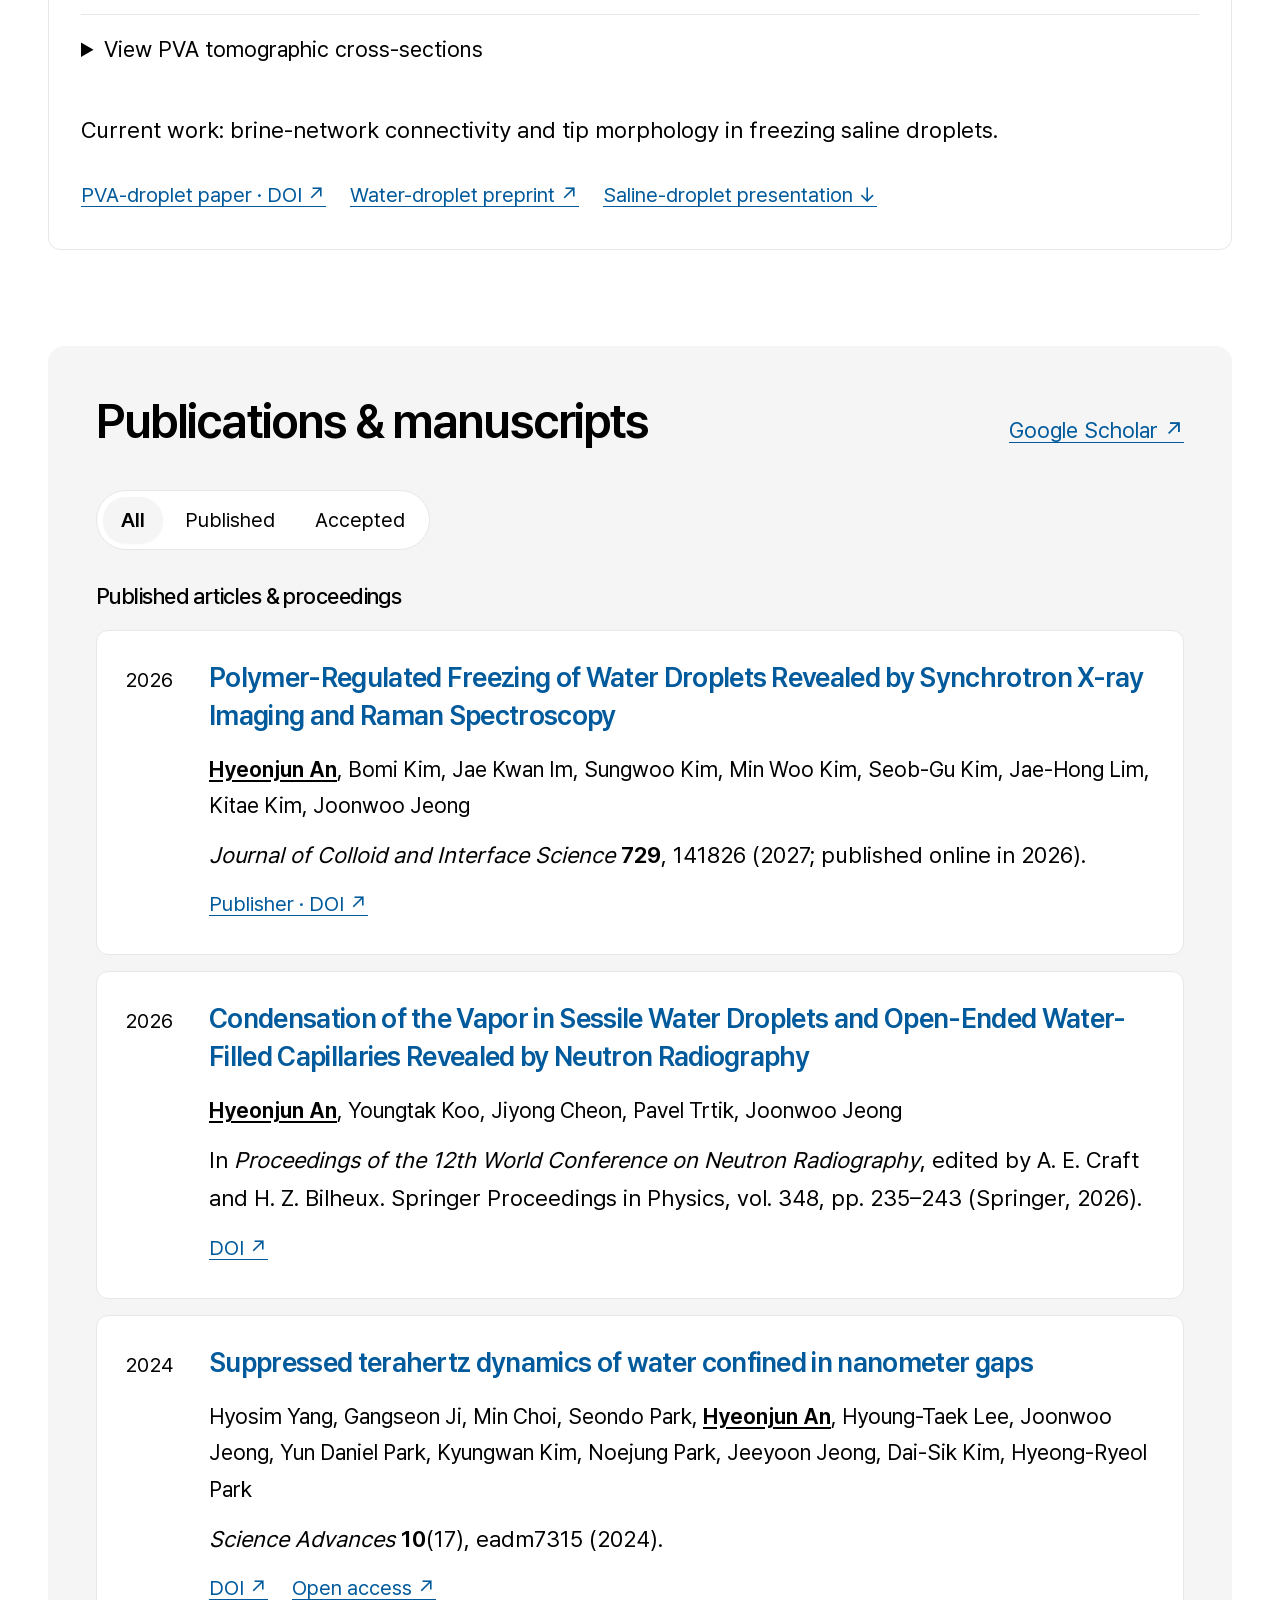
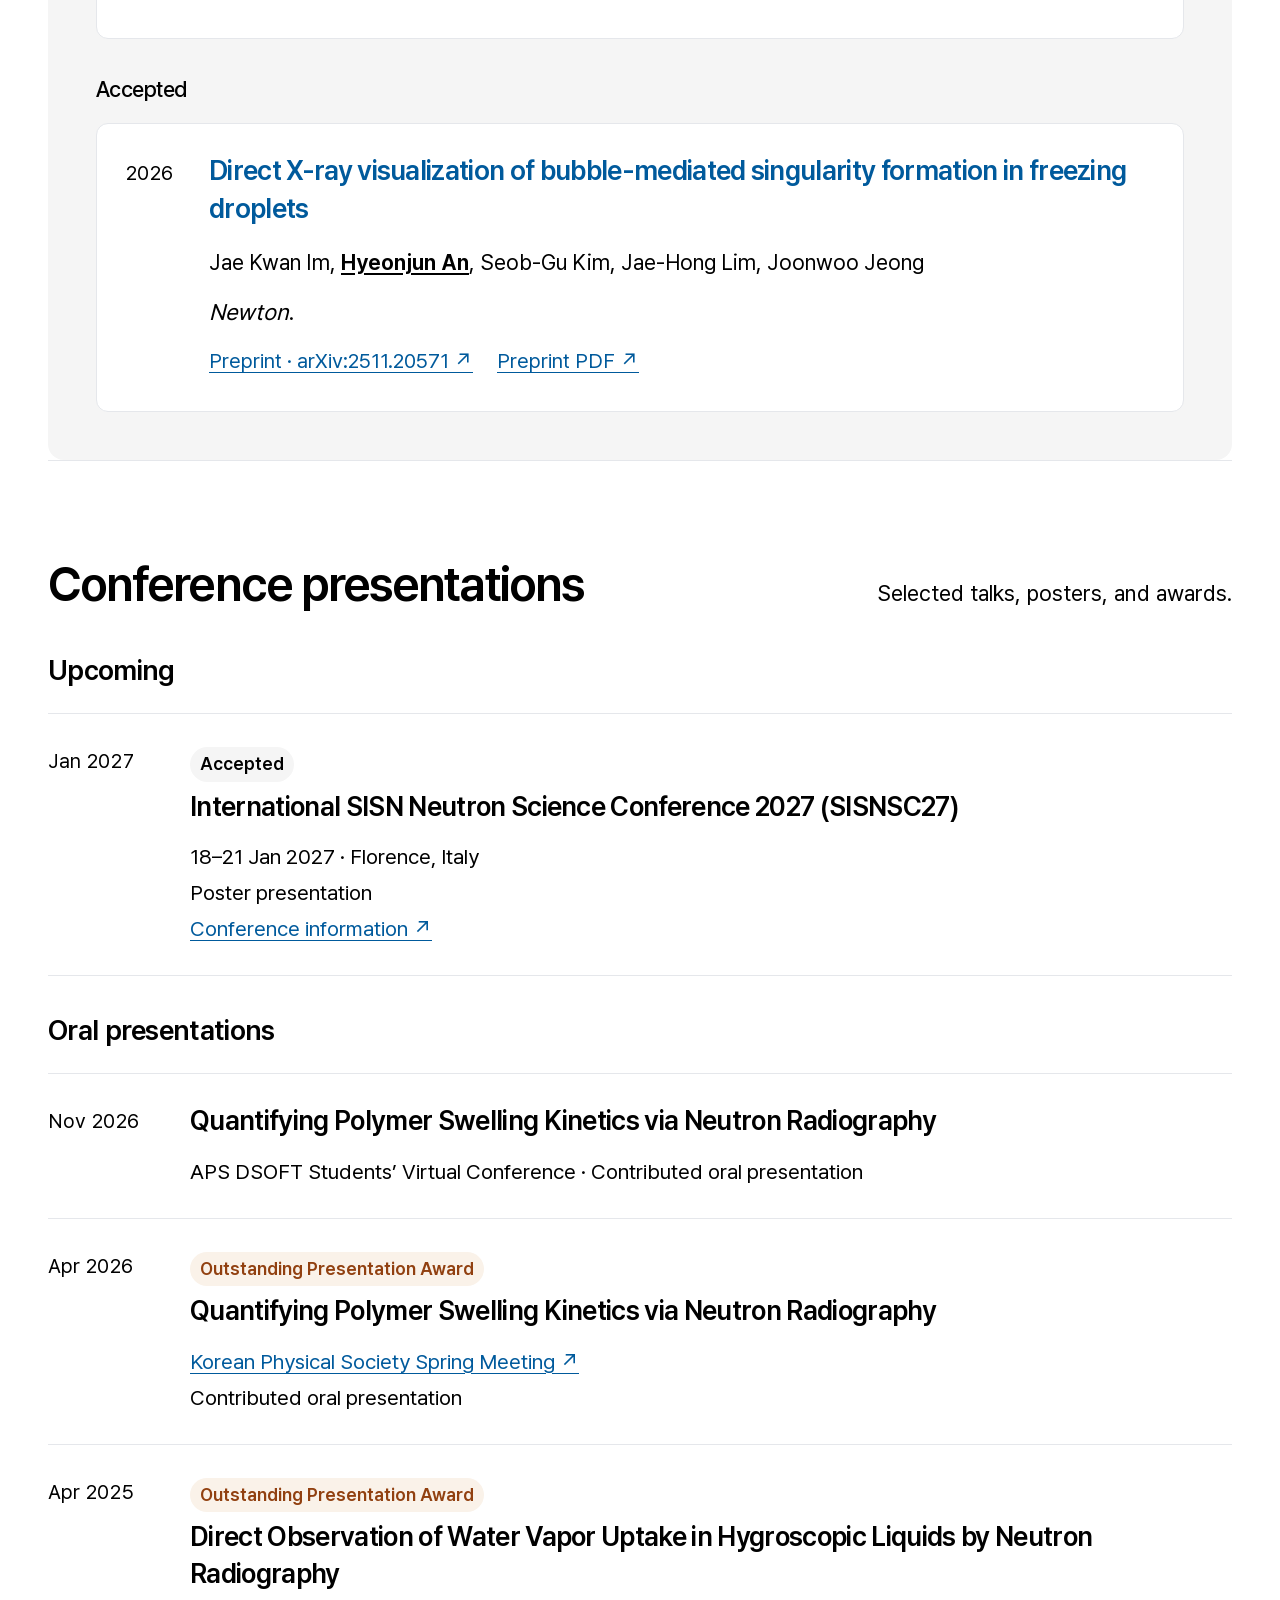
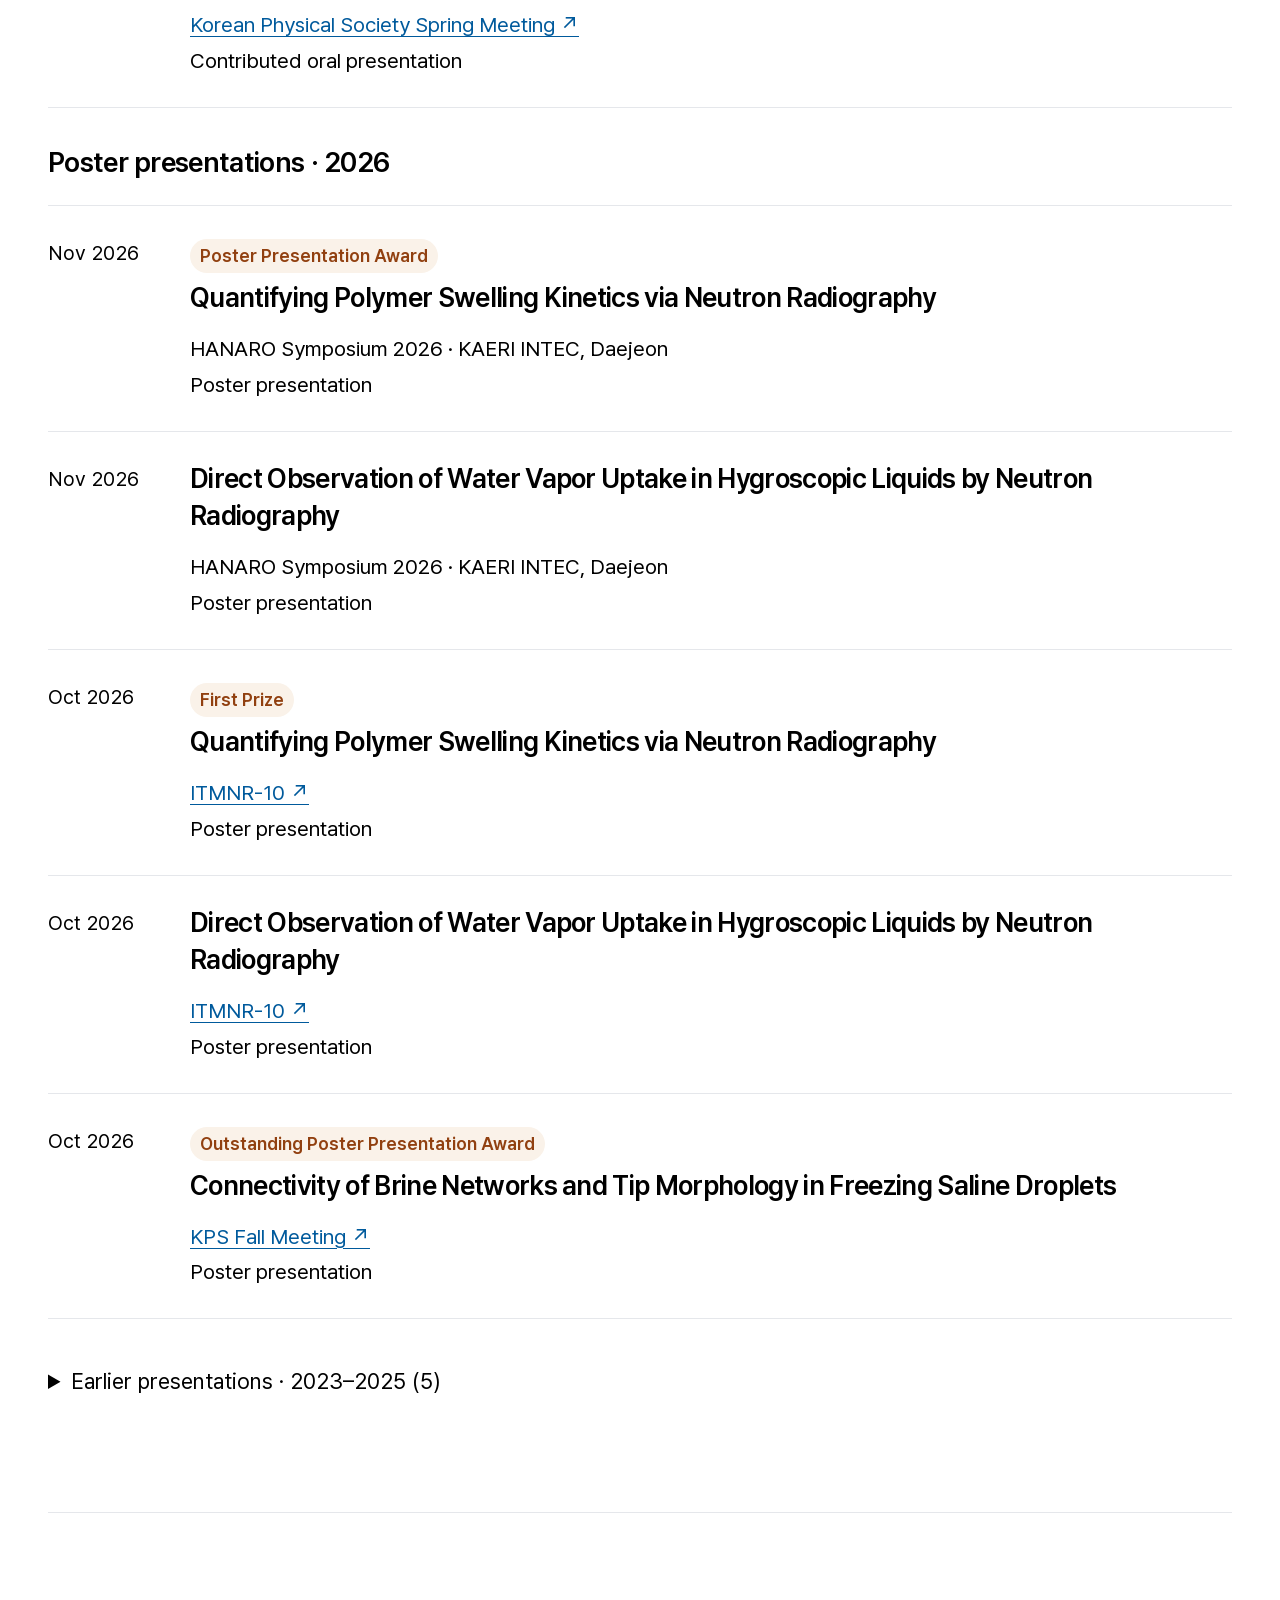
==== commit fe325a77: "Add a play prompt to the radiography animation caption" ====
--- a/index.html
+++ b/index.html
@@ -120,7 +120,7 @@
            aria-label="A sponge imaged with visible light, X-rays, and neutrons" aria-describedby="xray-ct-summary">
      <source src="assets/research/radiography-sponge.mp4?v=fb8d6d65e686" type="video/mp4">
     </video>
-    <figcaption class="figure-caption">Schematic animation</figcaption>
+    <figcaption class="figure-caption">Schematic animation (△Click to play)</figcaption>
    </figure>
   </section>
   <section class="research-group" id="neutron-imaging" aria-labelledby="neutron-imaging-heading">
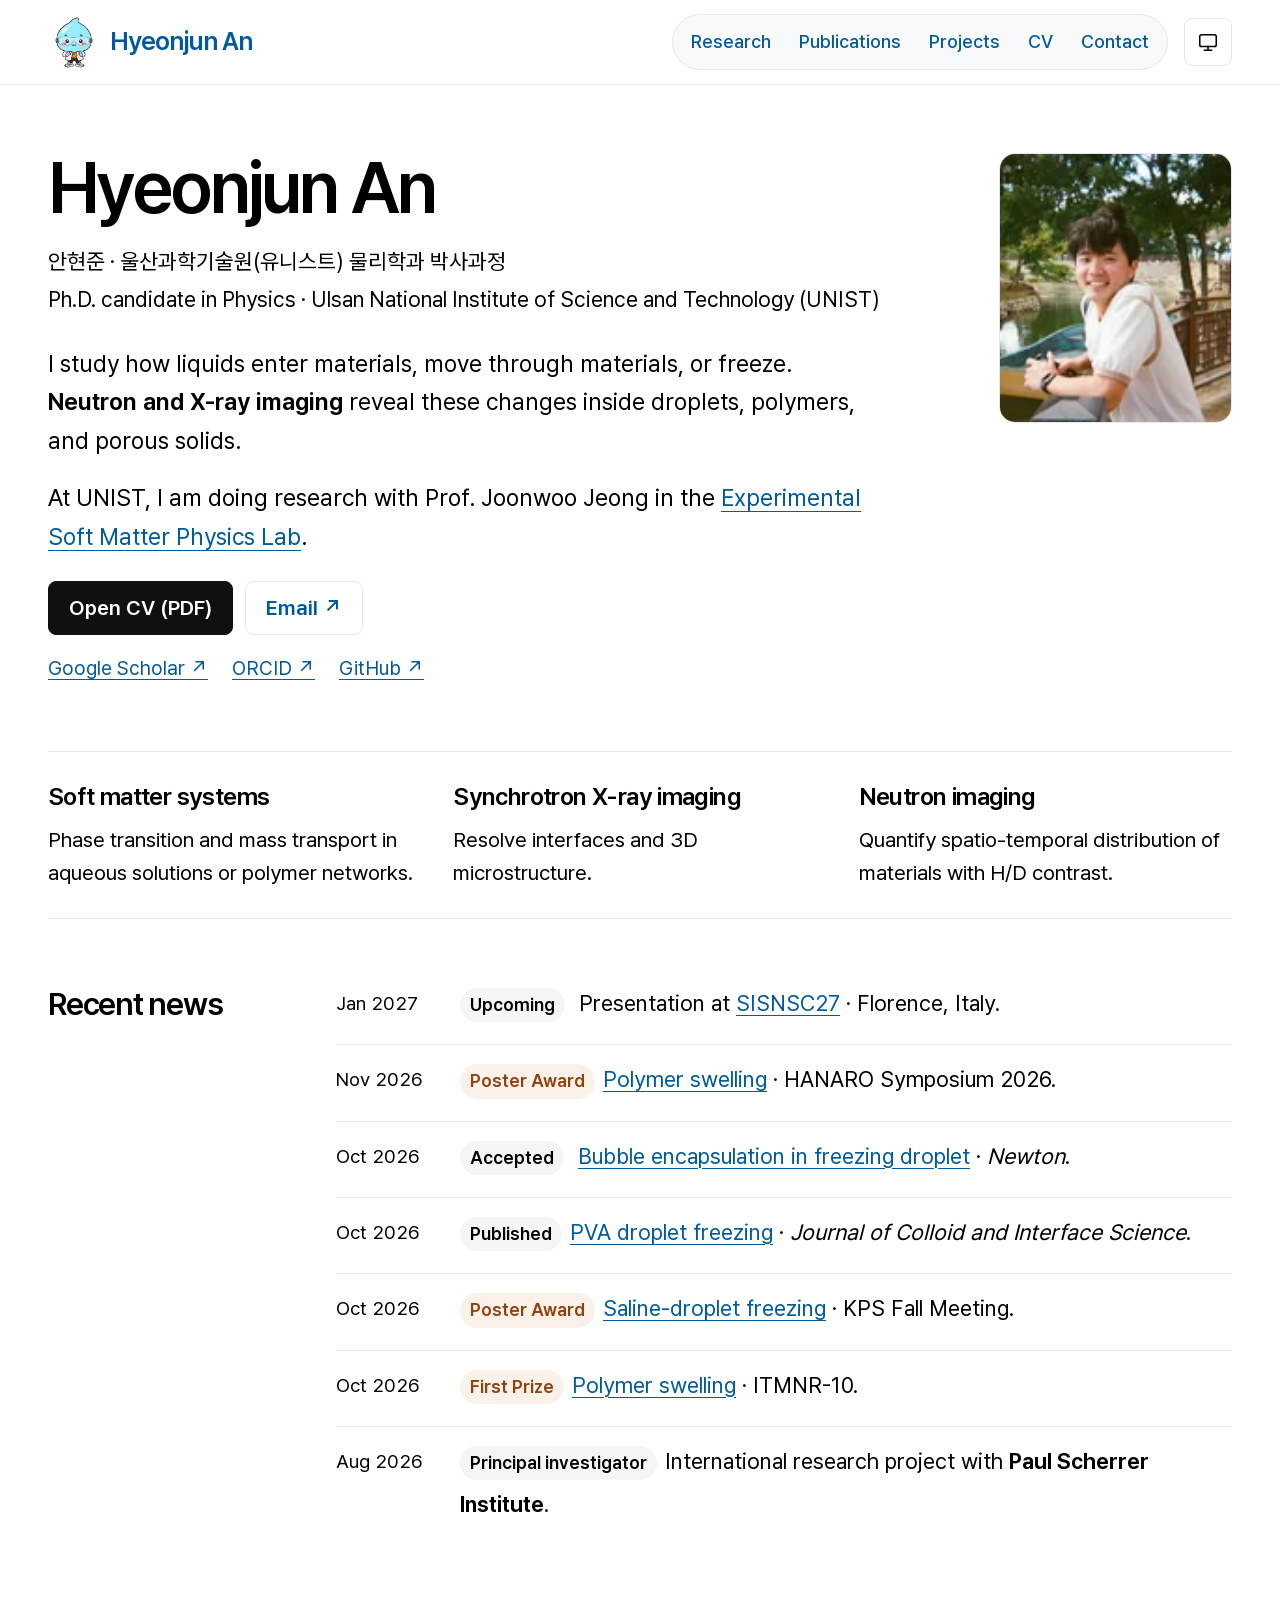
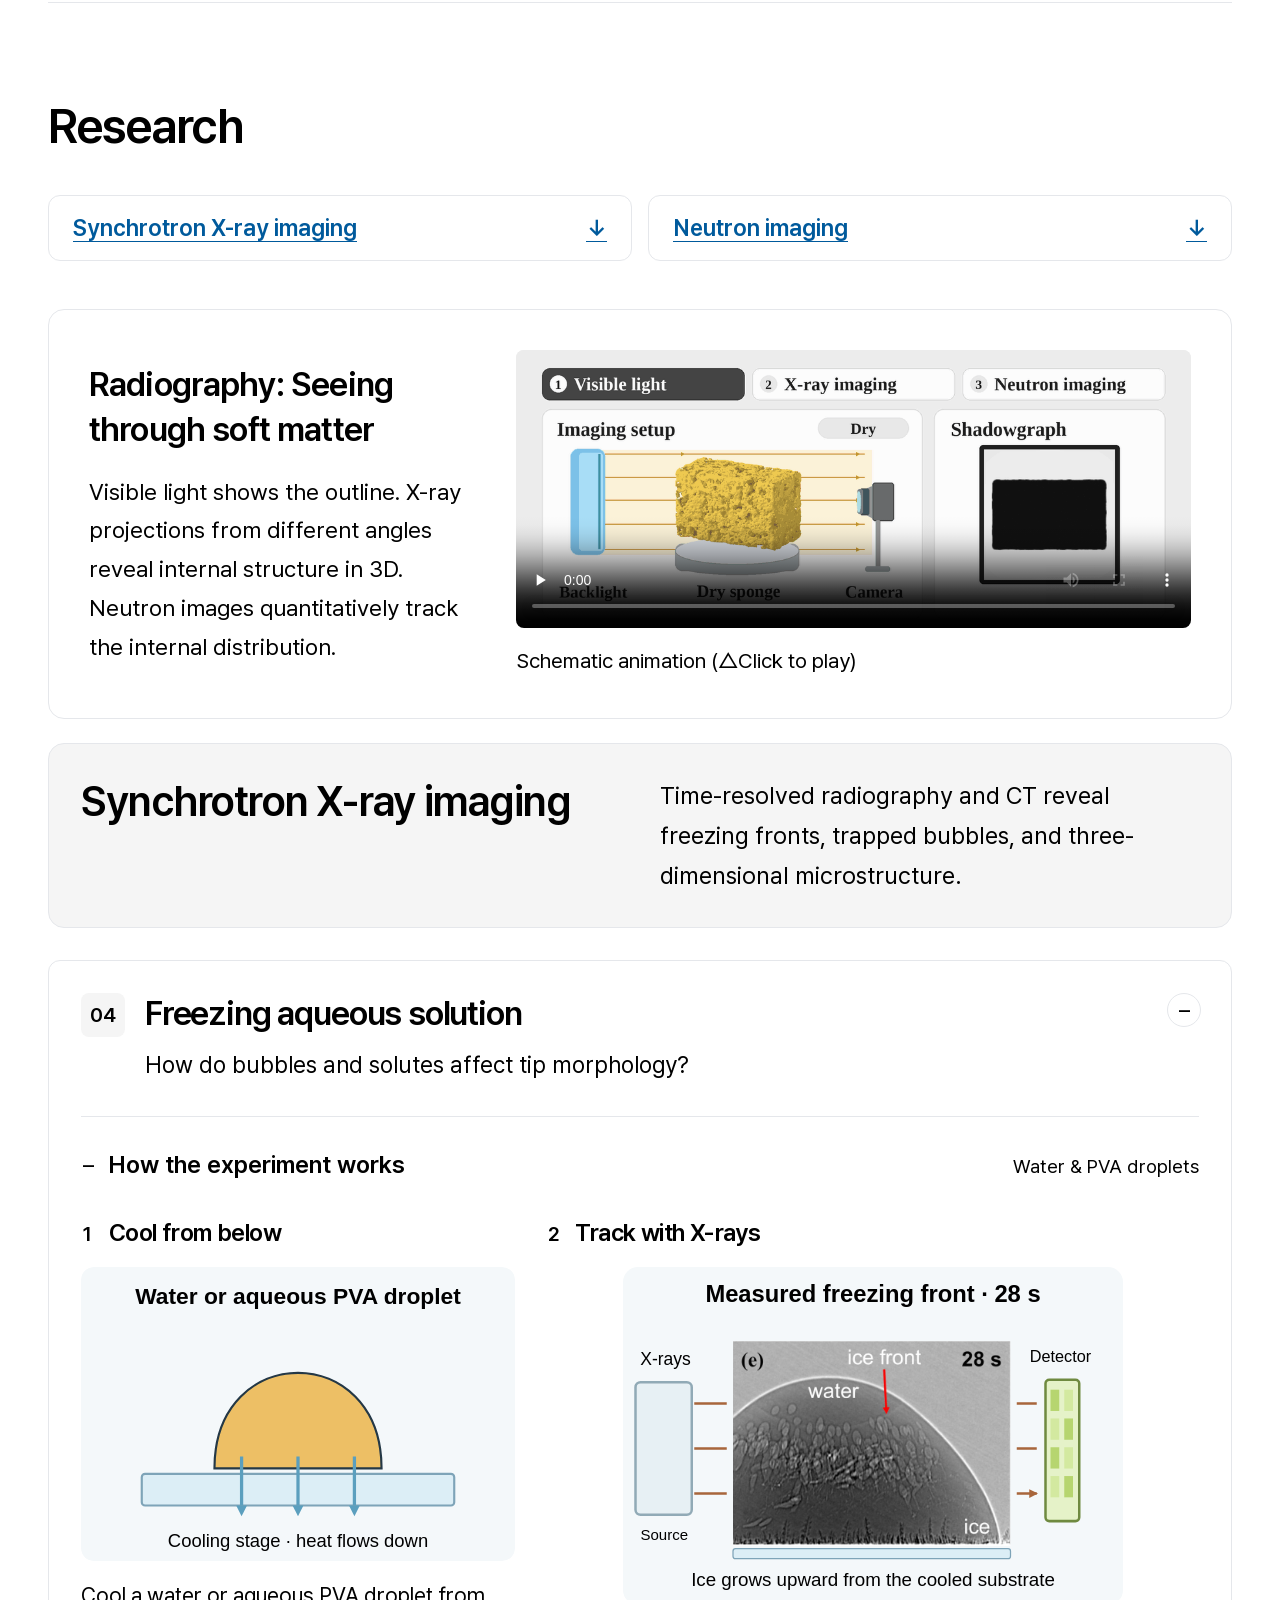
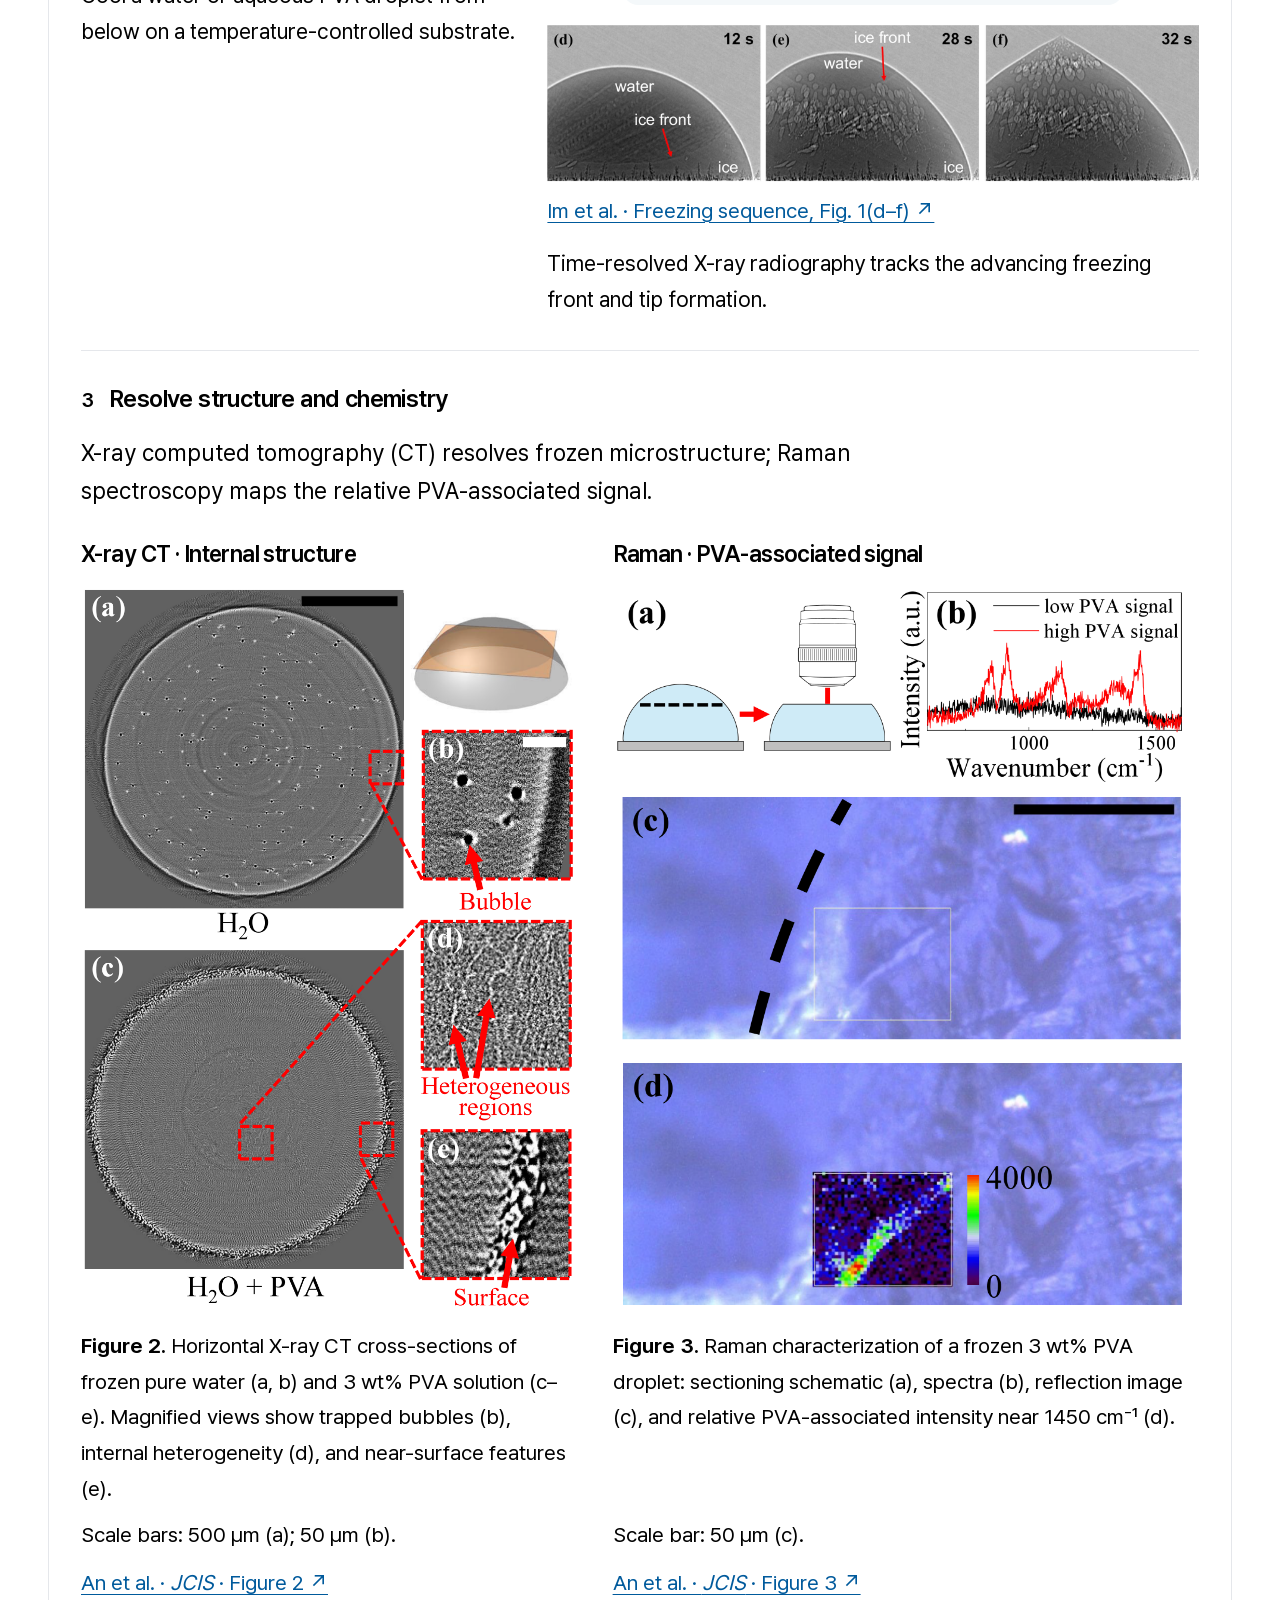
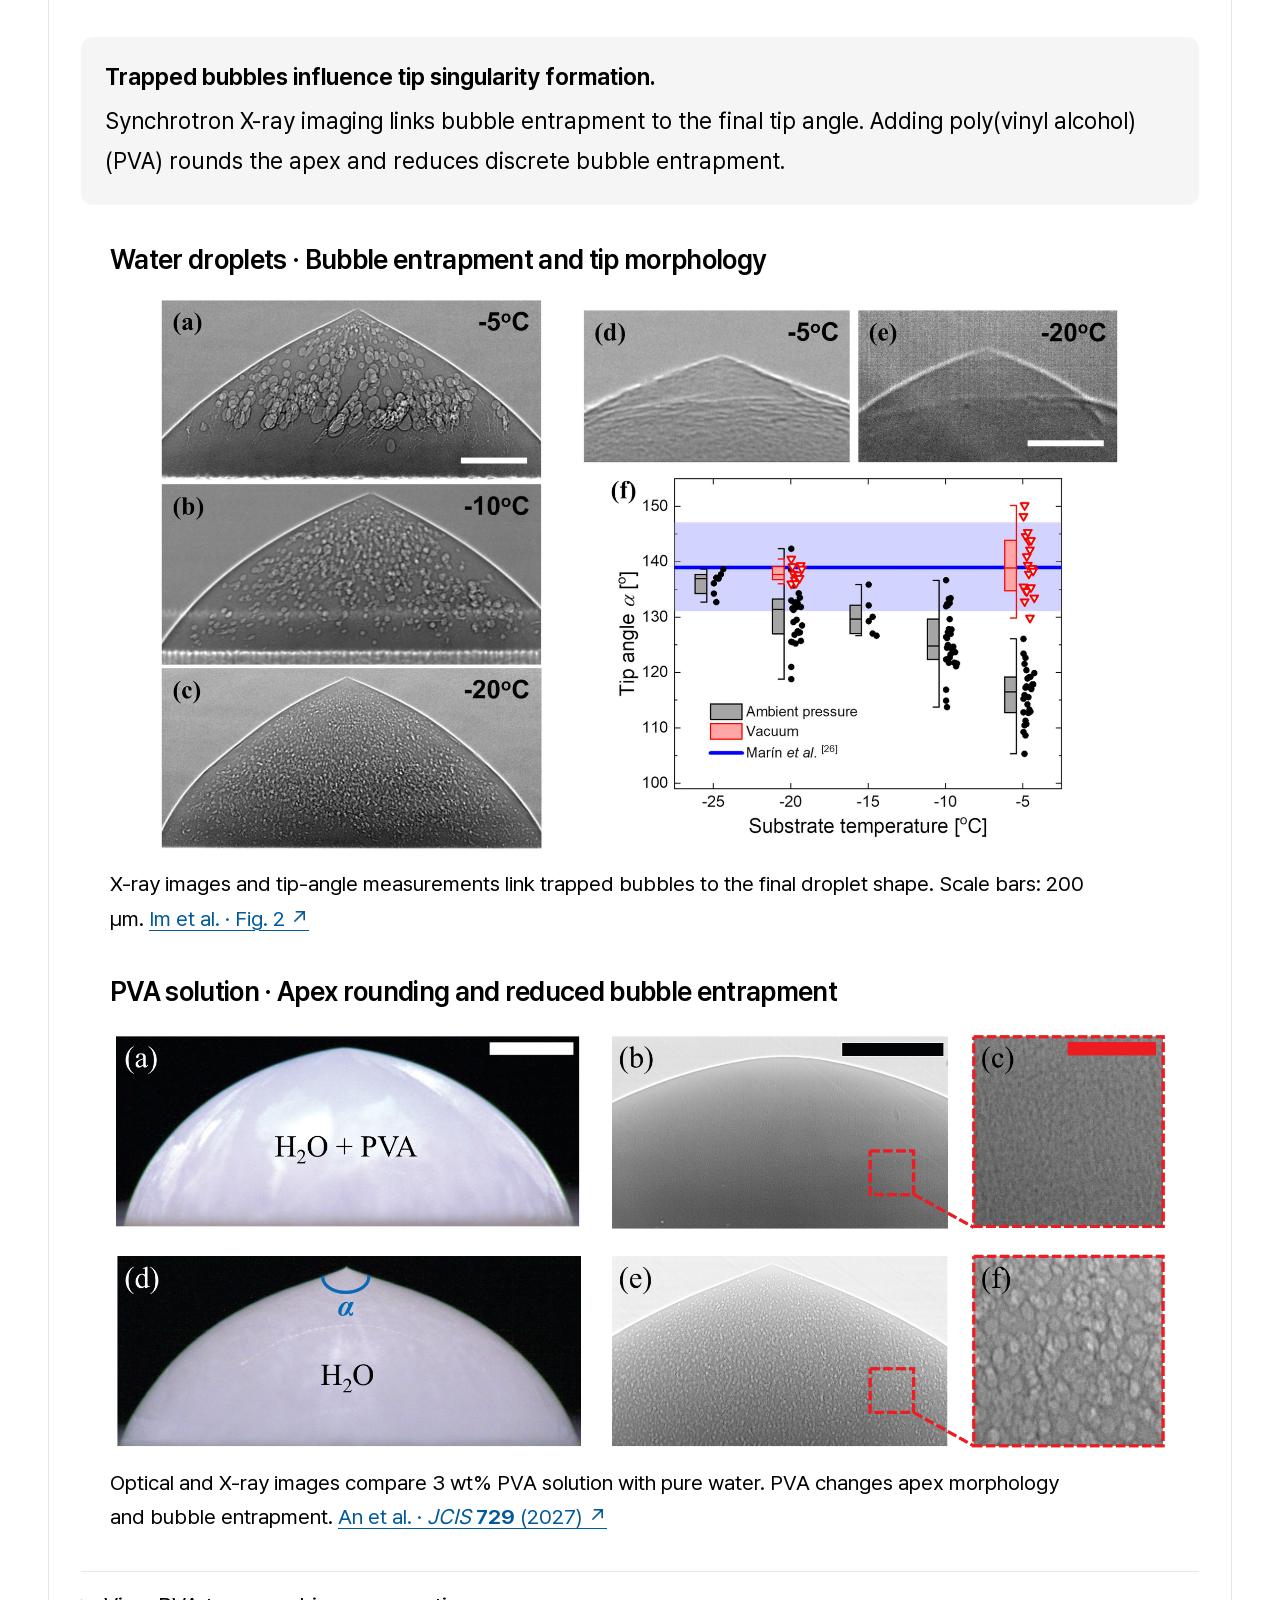
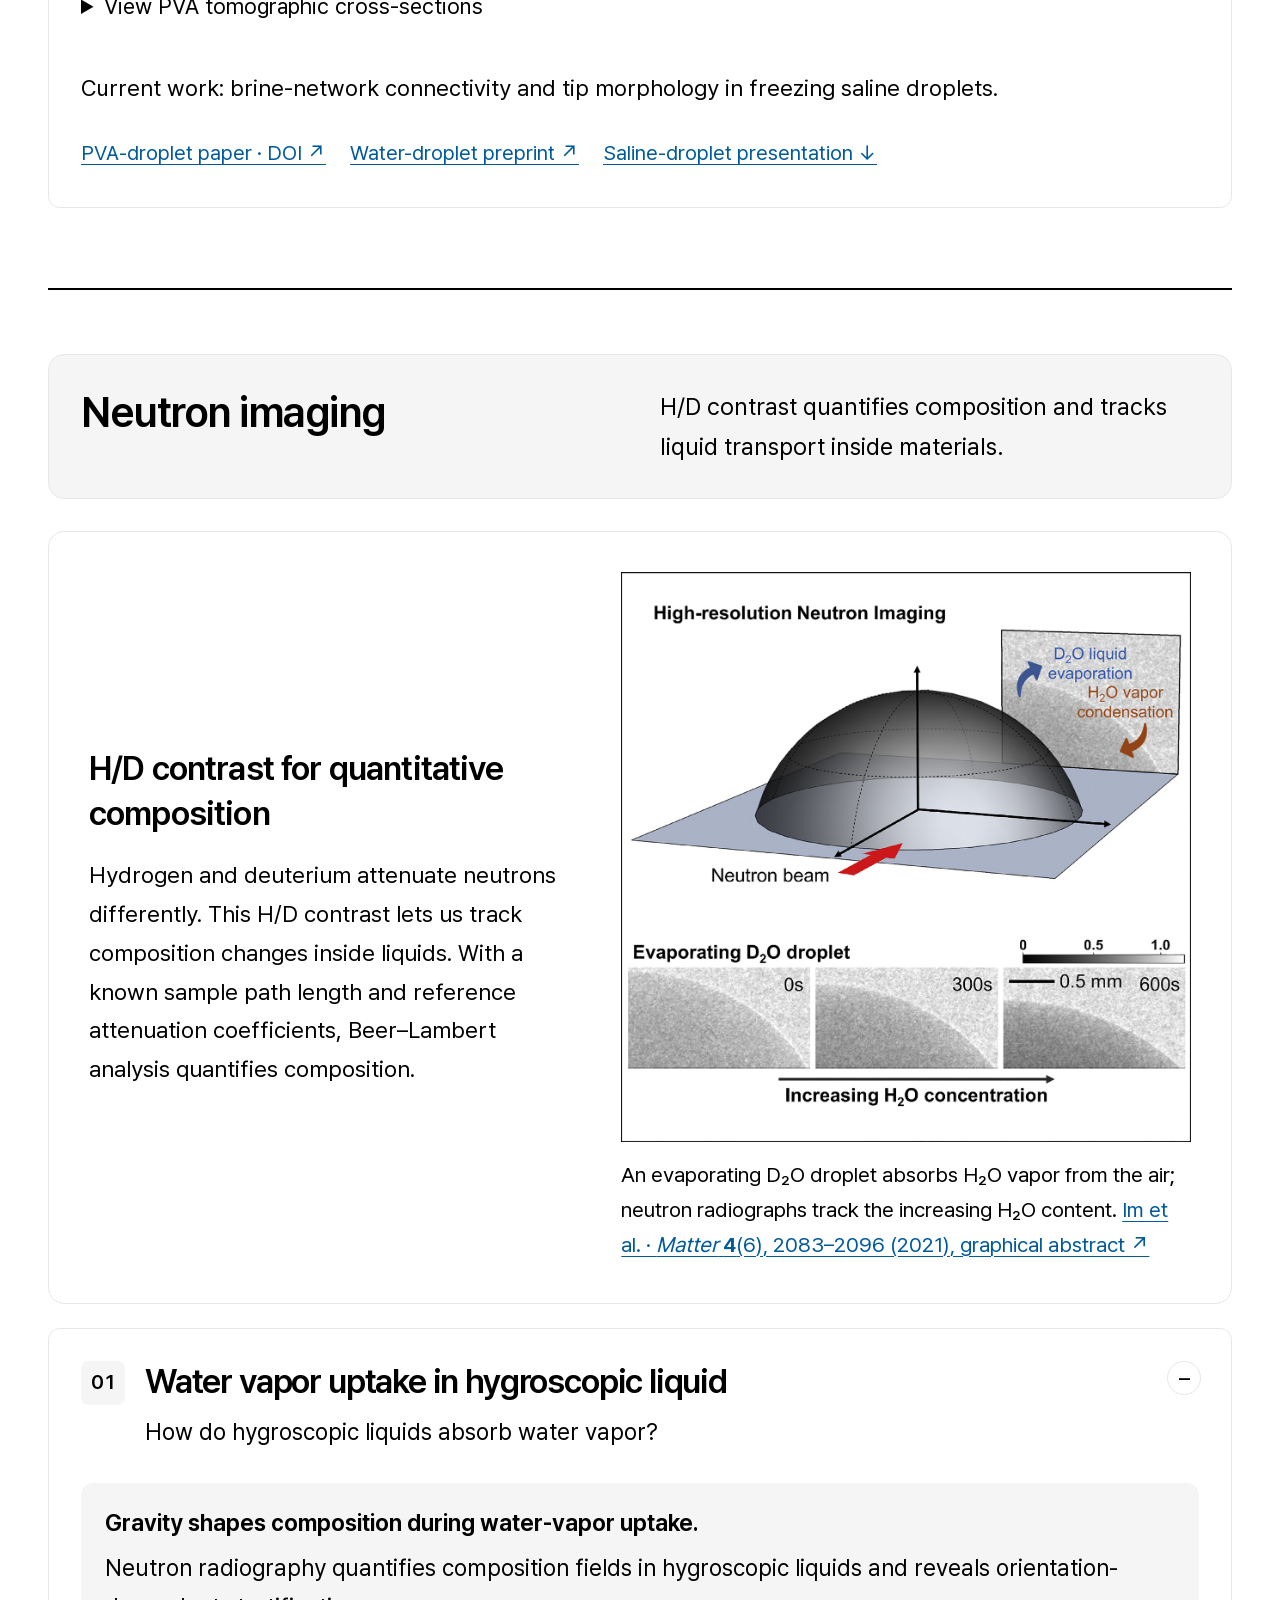
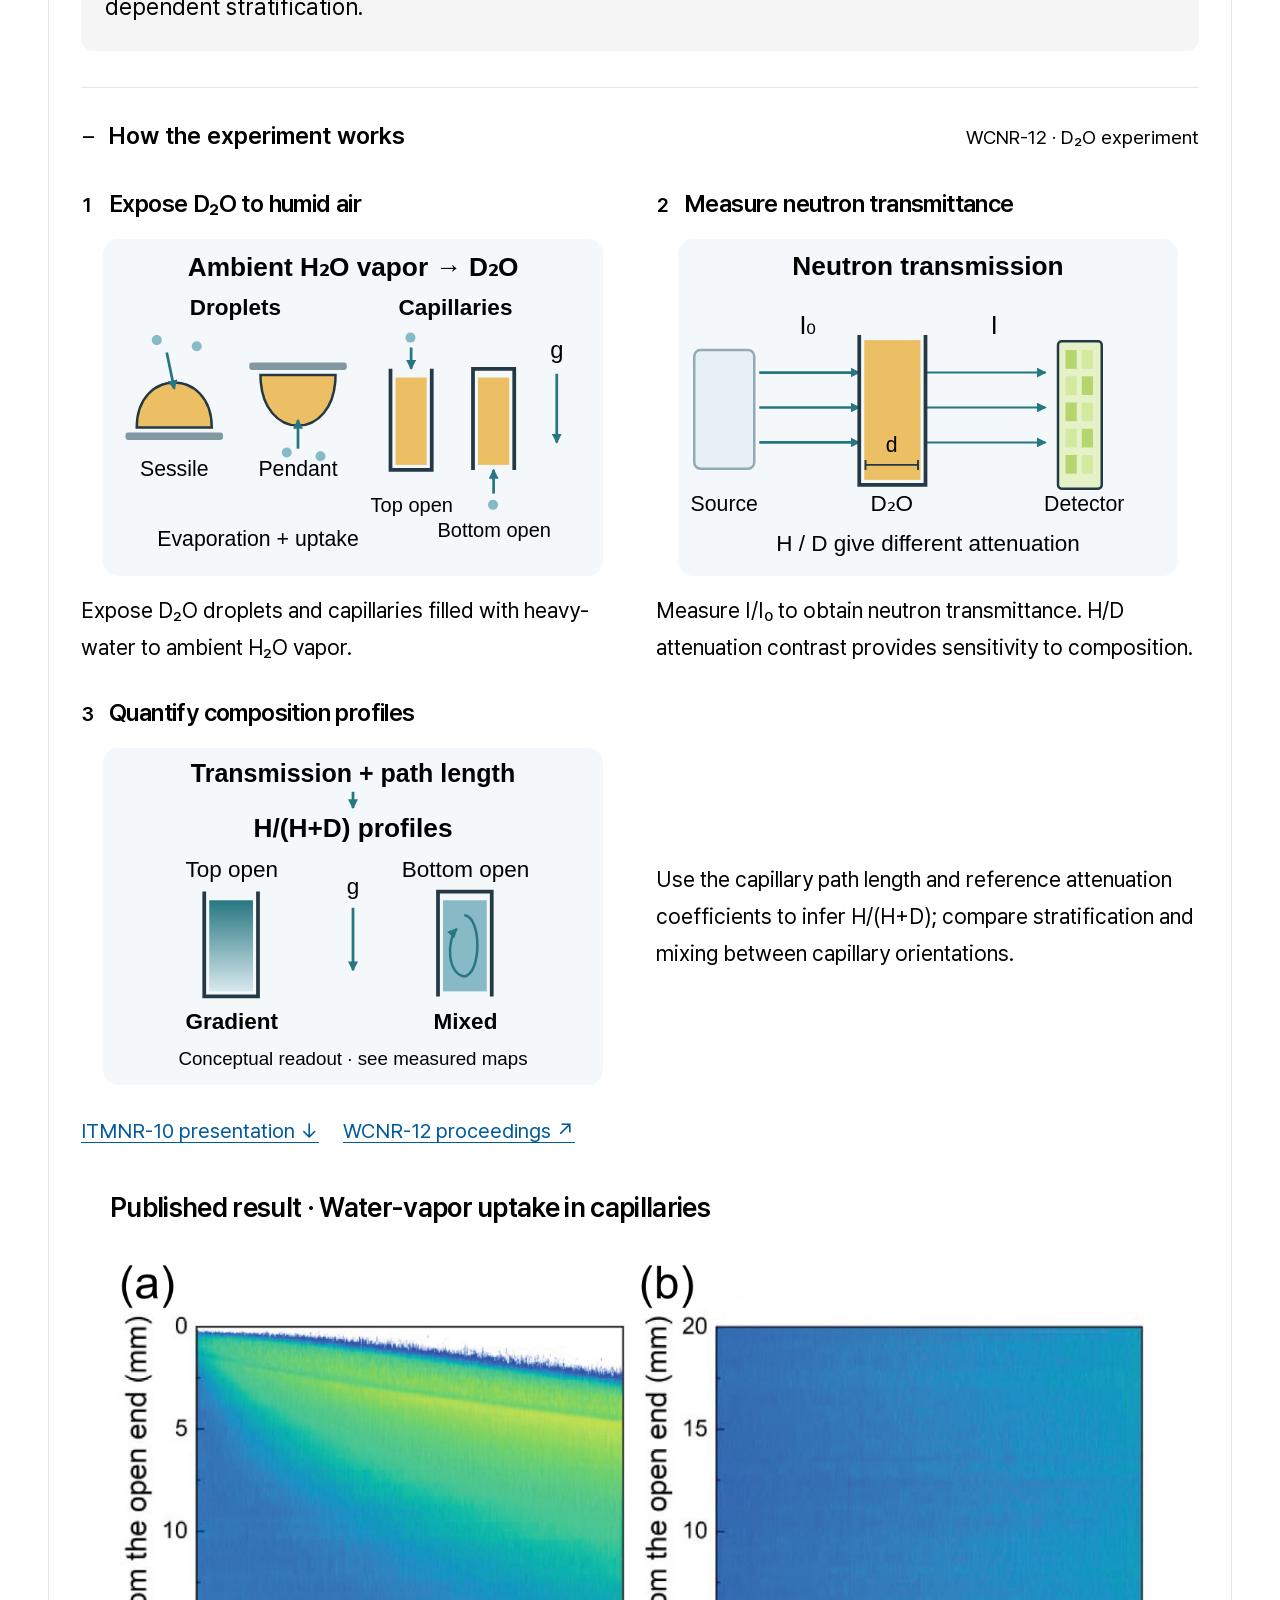
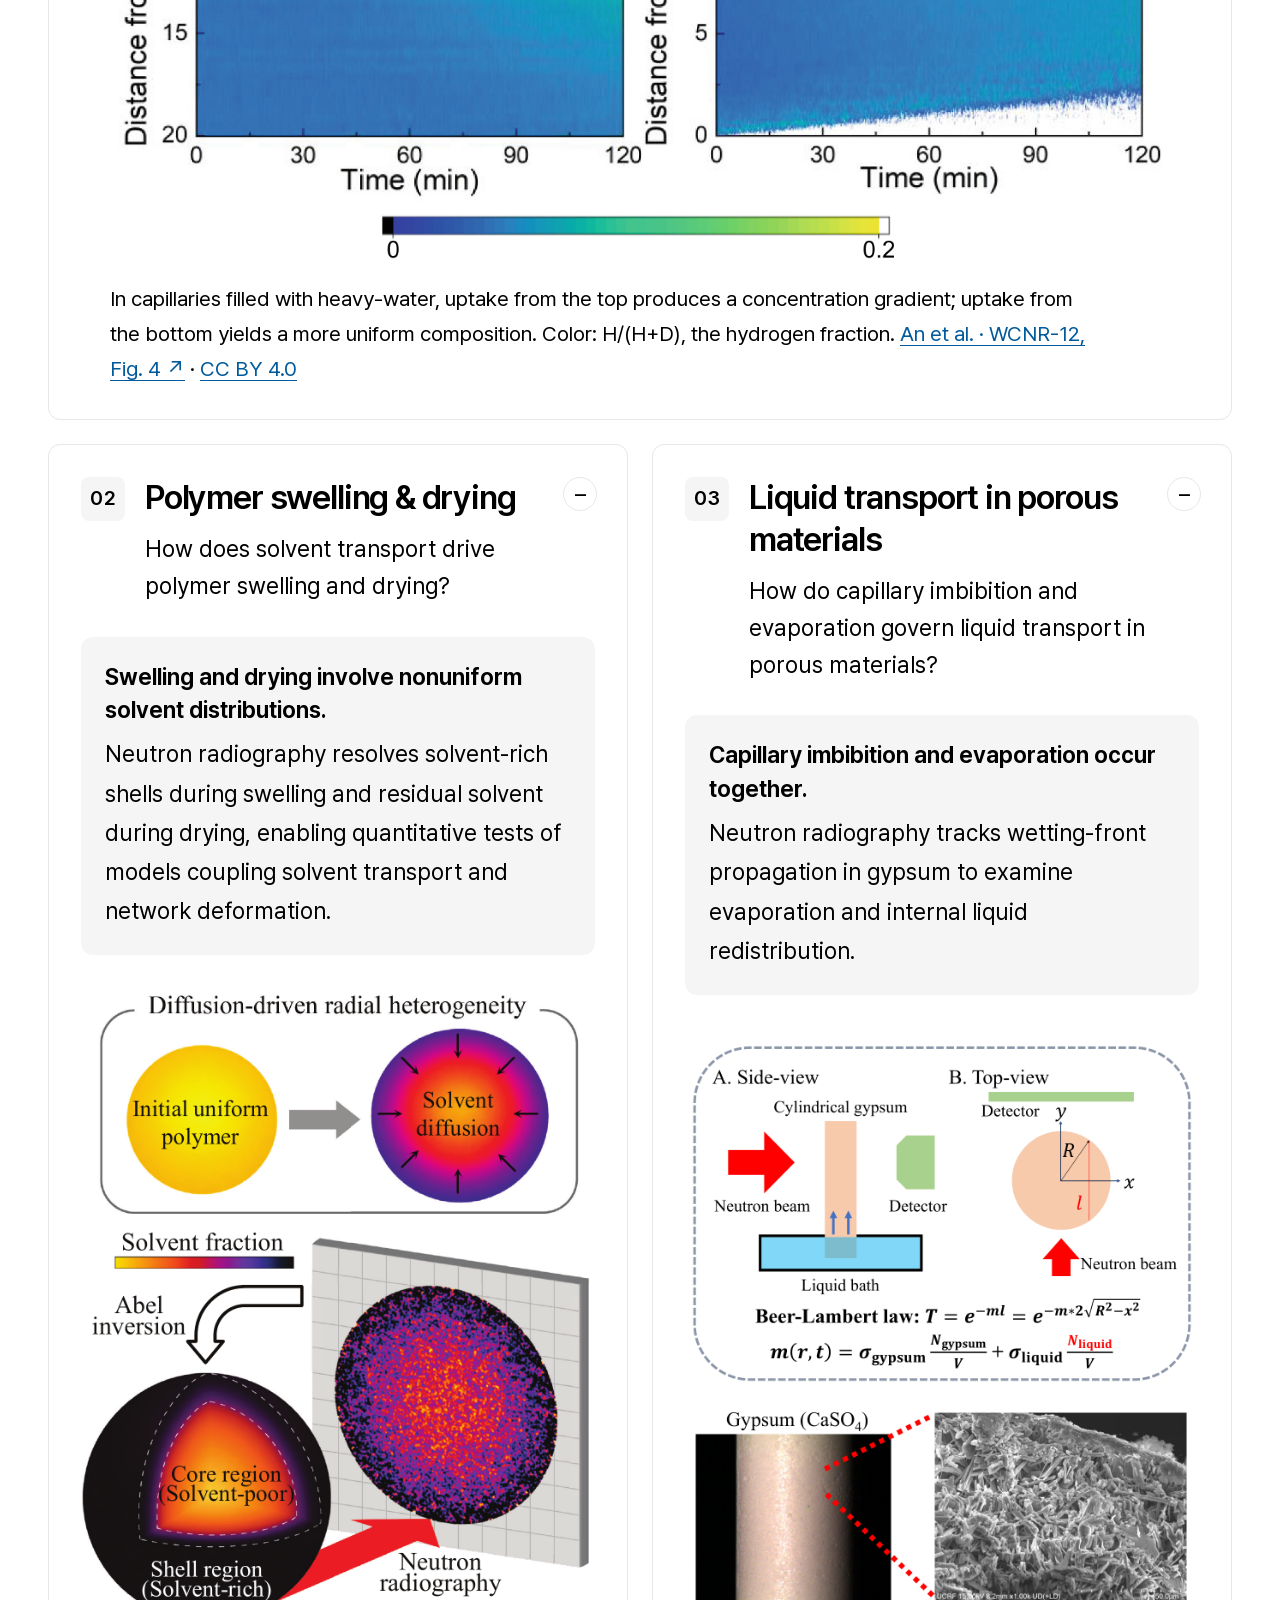
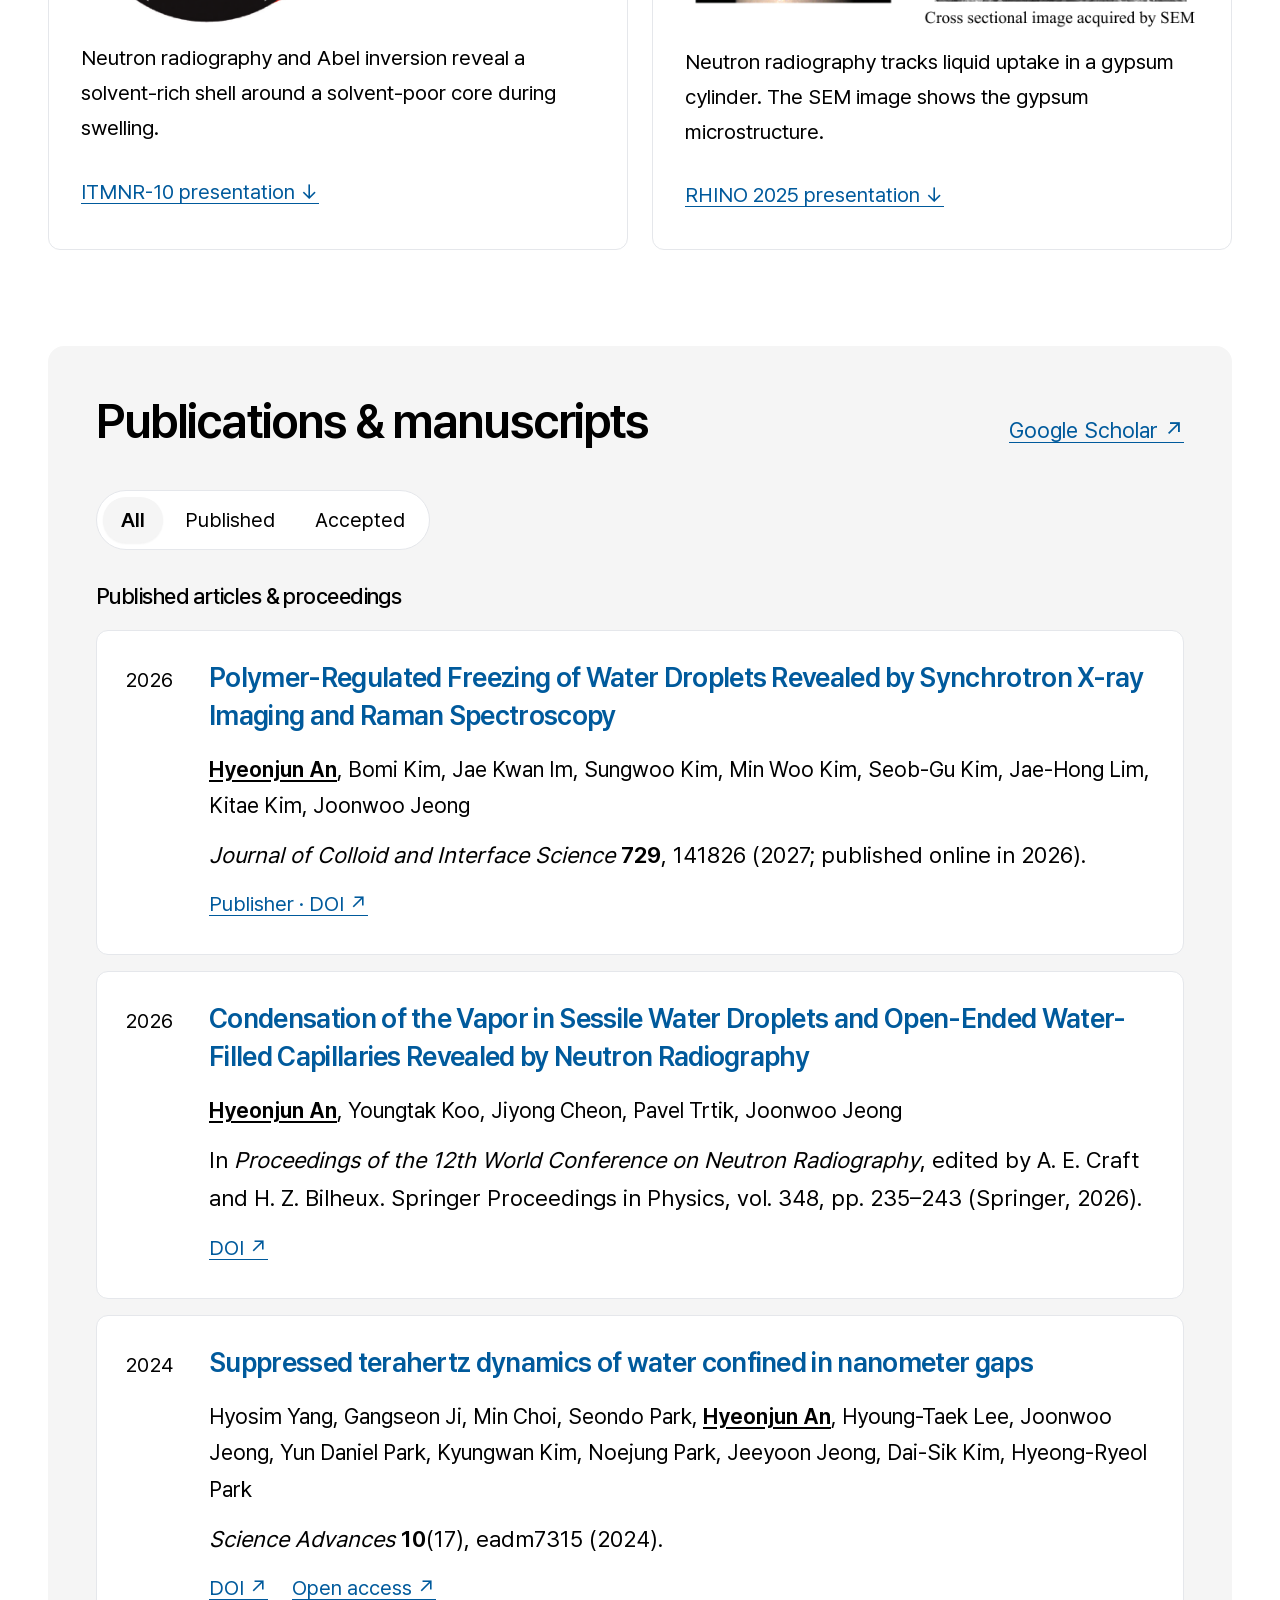
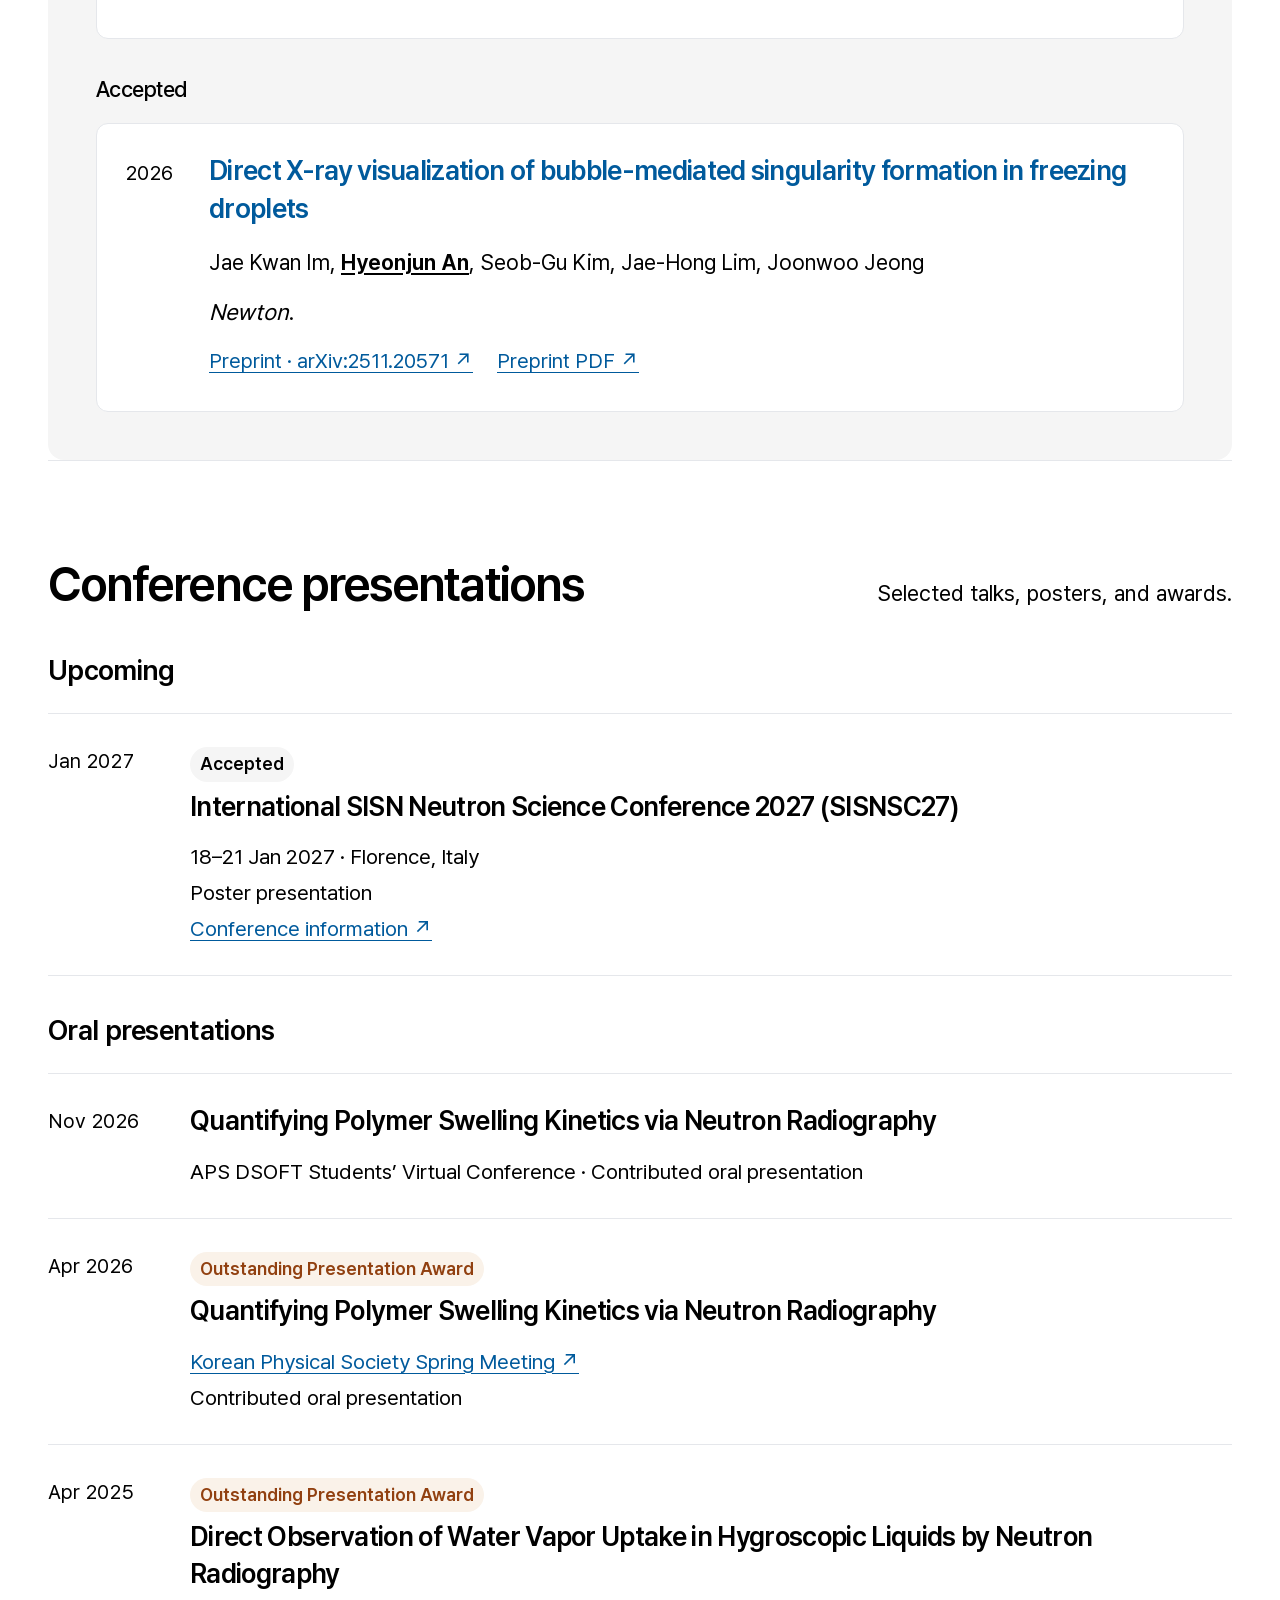
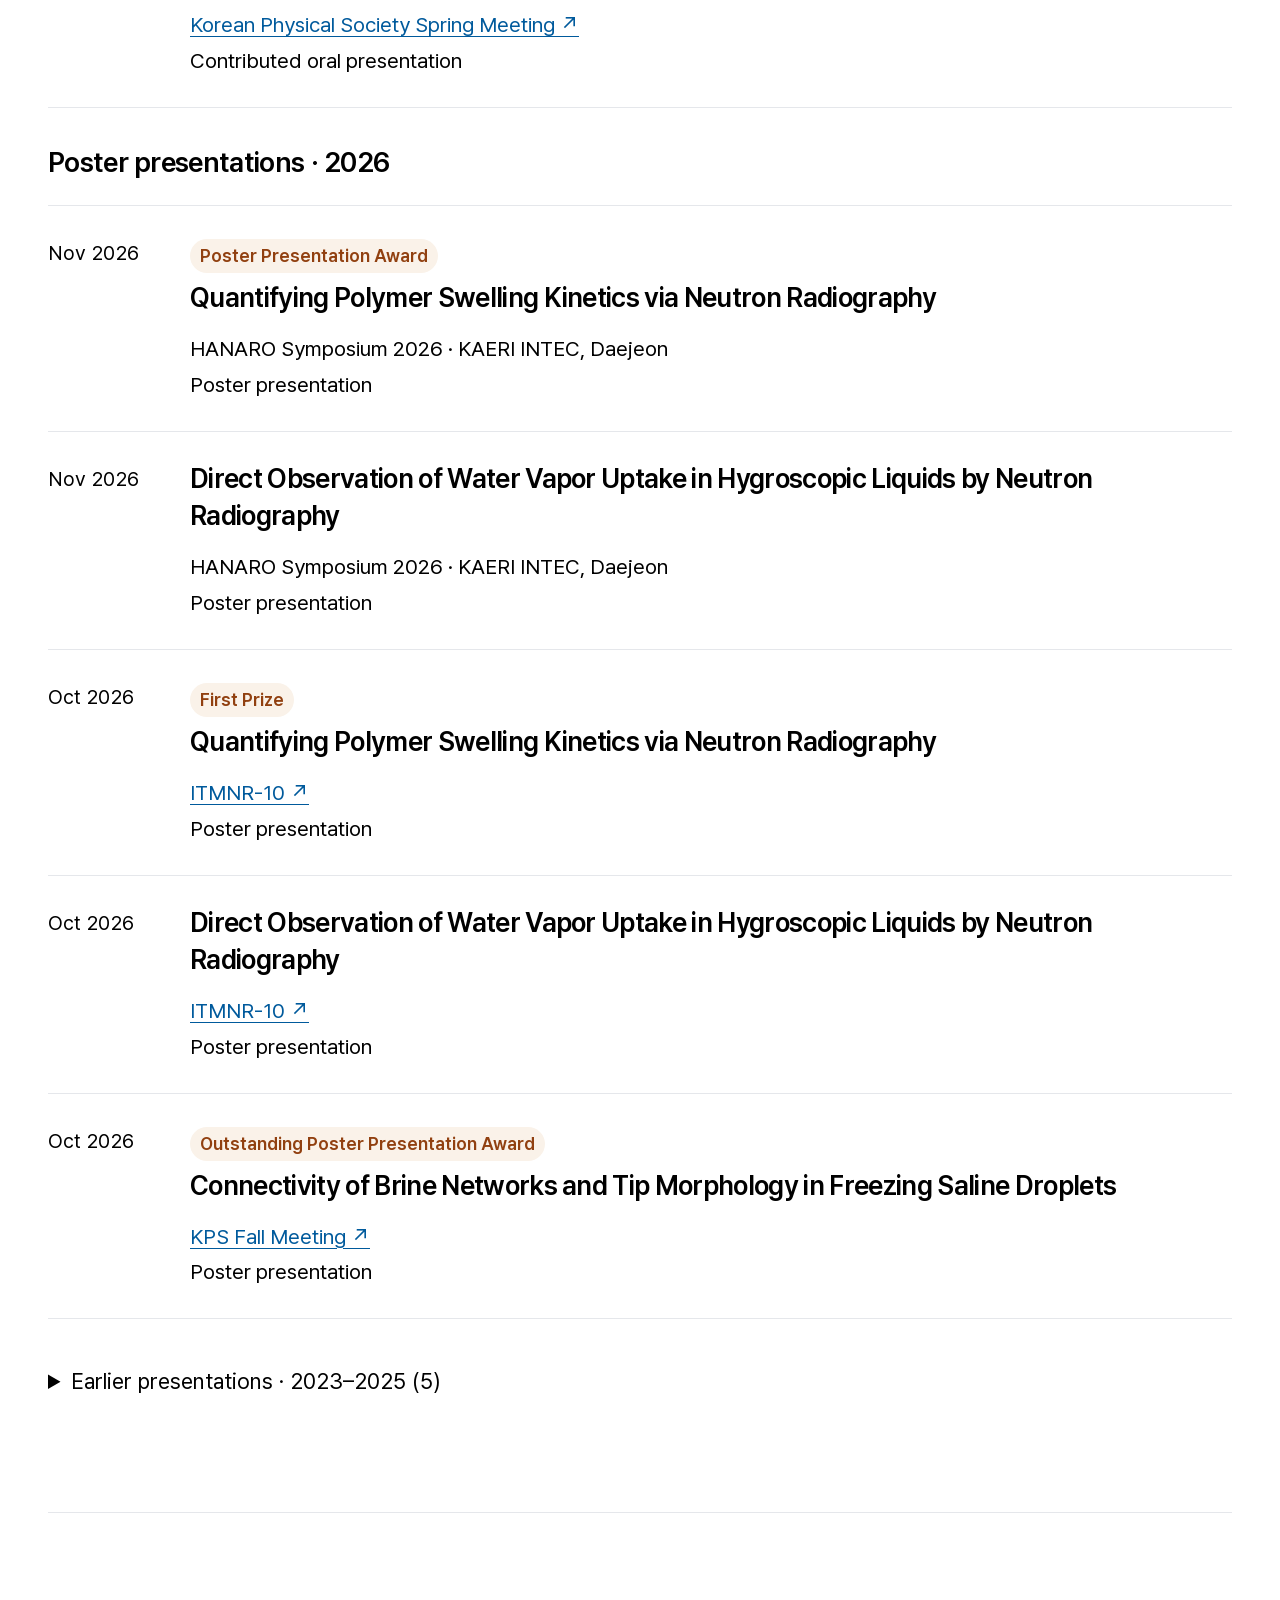
==== commit bee1d97d: "Introduce soft matter systems first and present X-ray imaging before neutron imaging" ====
--- a/index.html
+++ b/index.html
@@ -77,10 +77,10 @@
 </figure>
 </section>
 
-<section class="method-overview" aria-label="Research methods and systems"><div><span class="method-heading">Neutron imaging</span>
-<p>Quantify spatio-temporal distribution of materials with H/D contrast.</p></div><div><span class="method-heading">Synchrotron X-ray imaging</span>
-<p>Resolve interfaces and 3D microstructure.</p></div><div><span class="method-heading">Soft matter systems</span>
-<p>Phase transition and mass transport in aqueous solutions or polymer networks.</p></div>
+<section class="method-overview" aria-label="Research methods and systems"><div><span class="method-heading">Soft matter systems</span>
+<p>Phase transition and mass transport in aqueous solutions or polymer networks.</p></div><div><span class="method-heading">Synchrotron X-ray imaging</span>
+<p>Resolve interfaces and 3D microstructure.</p></div><div><span class="method-heading">Neutron imaging</span>
+<p>Quantify spatio-temporal distribution of materials with H/D contrast.</p></div>
 </section>
 <section class="news" id="news" aria-labelledby="news-heading">
 <h2 id="news-heading">Recent news</h2>
@@ -106,8 +106,8 @@
 <h2 id="research-heading">Research</h2></div>
  <div class="section-content">
   <nav class="research-method-nav" aria-label="Research by imaging method">
+   <a href="#x-ray-imaging"><span>Synchrotron X-ray imaging</span><span aria-hidden="true">↓</span></a>
    <a href="#neutron-imaging"><span>Neutron imaging</span><span aria-hidden="true">↓</span></a>
-   <a href="#x-ray-imaging"><span>Synchrotron X-ray imaging</span><span aria-hidden="true">↓</span></a>
   </nav>
   <section class="imaging-principle ct-explainer" id="xray-ct-animation" aria-labelledby="xray-ct-heading">
    <div class="principle-intro">
@@ -122,6 +122,58 @@
     </video>
     <figcaption class="figure-caption">Schematic animation (△Click to play)</figcaption>
    </figure>
+  </section>
+  <section class="research-group" id="x-ray-imaging" aria-labelledby="x-ray-imaging-heading">
+   <header class="research-group-header">
+    <h3 id="x-ray-imaging-heading">Synchrotron X-ray imaging</h3>
+    <p>Time-resolved radiography and CT reveal freezing fronts, trapped bubbles, and three-dimensional microstructure.</p>
+   </header>
+   <div class="research-studies">
+    <details class="study" id="freezing-droplets" open="">
+<summary><span class="study-number">04</span><span><span class="study-title" role="heading" aria-level="4">Freezing aqueous solution</span><span class="study-question">How do bubbles and solutes affect tip morphology?</span></span>
+</summary><div class="study-body">
+<details class="experiment experiment-method" open="">
+<summary class="experiment-toggle"><span>How the experiment works</span><span class="concept-label">Water &amp; PVA droplets</span>
+</summary><div class="experiment-panels">
+<figure class="experiment-step">
+<h5><span class="step-number" aria-hidden="true">1</span>Cool from below</h5><button class="media-trigger diagram-trigger" type="button" data-diagram-title="Freezing water and aqueous PVA droplets — Cool from below" aria-label="Enlarge step 1: Cool from below"><img src="assets/diagrams/freezing-step1.svg" width="400" height="270" alt="Cool a solution droplet from below. A water or aqueous PVA droplet rests on a temperature-controlled substrate. Heat is extracted downward through the stage. The drawing represents the preparation for bottom-up freezing." loading="lazy" decoding="async"></button><figcaption>Cool a water or aqueous PVA droplet from below on a temperature-controlled substrate.</figcaption>
+</figure>
+<figure class="experiment-step freezing-tracking">
+<h5><span class="step-number" aria-hidden="true">2</span>Track with X-rays</h5><button class="media-trigger diagram-trigger" type="button" data-diagram-title="Freezing water — Real ice front and light-green X-ray detector" aria-label="Enlarge X-ray geometry and the measured freezing front"><img src="assets/diagrams/freezing-step2.svg" width="400" height="270" alt="Watch an ice front rise through a freezing water droplet. An original X-ray radiograph at 28 seconds shows liquid water above an advancing ice front and bubble-containing ice below. The source, beam paths and light-green detector around that measured image are schematic. Original radiograph: Im et al., arXiv:2511.20571v1, Fig. 1(e)." loading="lazy" decoding="async"></button><div class="method-evidence"><button class="media-trigger method-result-trigger " type="button" data-image-title="Im et al., arXiv:2511.20571v1, Fig. 1(d–f) — Measured freezing-front progression at 12, 28 and 32 seconds" aria-label="Enlarge Im et al., arXiv:2511.20571v1, Fig. 1(d–f) — Measured freezing-front progression at 12, 28 and 32 seconds"><img src="assets/research/water-freezing-timelapse.webp" width="2100" height="506" alt="Original X-ray images at 12, 28 and 32 seconds show ice advancing upward through a water droplet and a pointed apex forming. Original panel letters, time labels, ice-front arrows and water/ice labels are retained." loading="lazy" decoding="async"></button>
+<p class="method-result-credit"><a href="https://arxiv.org/abs/2511.20571v1" target="_blank" rel="noopener noreferrer">Im et al. · Freezing sequence, Fig. 1(d–f) ↗</a>
+</p></div><figcaption>Time-resolved X-ray radiography tracks the advancing freezing front and tip formation.</figcaption>
+</figure>
+<section class="experiment-step freezing-resolve" id="resolve-structure-chemistry" aria-labelledby="resolve-method-heading">
+<h5 id="resolve-method-heading"><span class="step-number" aria-hidden="true">3</span>Resolve structure and chemistry</h5>
+<p class="resolve-lead">X-ray computed tomography (CT) resolves frozen microstructure; Raman spectroscopy maps the relative PVA-associated signal.</p><div class="measurement-results">
+<figure class="measurement-result" id="jcis-ct-structure" aria-labelledby="jcis-ct-heading">
+<h6 id="jcis-ct-heading">X-ray CT · Internal structure</h6><button class="media-trigger method-result-trigger" type="button" data-image-title="An et al., JCIS, Fig. 2 — Horizontal X-ray CT cross-sections of frozen water and PVA solution" aria-label="Enlarge An et al., JCIS, Fig. 2 — Horizontal X-ray CT cross-sections of frozen water and PVA solution"><img src="assets/research/jcis-figure2-published.webp" width="963" height="1399" alt="Published JCIS Figure 2, panels a through e: horizontal X-ray CT cross-sections of frozen pure water (a) and 3 wt% PVA solution (c), with magnified views of trapped bubbles (b), internal heterogeneity (d), and near-surface structure (e). The original schematic shows the horizontal sectioning plane. Original panel labels, annotations, and scale bars are preserved." loading="lazy" decoding="async"></button><figcaption class="measurement-caption">
+<p class="measurement-description"><strong>Figure 2.</strong> Horizontal X-ray CT cross-sections of frozen pure water (a, b) and 3 wt% PVA solution (c–e). Magnified views show trapped bubbles (b), internal heterogeneity (d), and near-surface features (e).</p>
+<p class="measurement-scale">Scale bars: 500 µm (a); 50 µm (b).</p><a class="measurement-source" href="https://doi.org/10.1016/j.jcis.2026.141826" target="_blank" rel="noopener noreferrer">An et al. · <cite>JCIS</cite> · Figure 2 ↗</a></figcaption>
+</figure>
+<figure class="measurement-result" id="jcis-raman-chemistry" aria-labelledby="jcis-raman-heading">
+<h6 id="jcis-raman-heading">Raman · PVA-associated signal</h6><button class="media-trigger method-result-trigger" type="button" data-image-title="An et al., JCIS, Fig. 3 — Raman spectra and relative PVA-associated intensity" aria-label="Enlarge An et al., JCIS, Fig. 3 — Raman spectra and relative PVA-associated intensity"><img src="assets/research/jcis-figure3-published.webp" width="984" height="1218" alt="Published JCIS Figure 3, panels a through d: preparation of a horizontal cross-section by microtoming (a), Raman spectra from regions with low and high PVA-associated signal (b), reflection image of the near-surface region with its 50 micrometre scale bar (c), and an overlaid relative PVA-associated Raman intensity map near 1450 inverse centimetres (d). Original panel labels, annotations, spectral axes, and relative intensity color bar are retained." loading="lazy" decoding="async"></button><figcaption class="measurement-caption">
+<p class="measurement-description"><strong>Figure 3.</strong> Raman characterization of a frozen 3 wt% PVA droplet: sectioning schematic (a), spectra (b), reflection image (c), and relative PVA-associated intensity near 1450 cm⁻¹ (d).</p>
+<p class="measurement-scale">Scale bar: 50 µm (c).</p><a class="measurement-source" href="https://doi.org/10.1016/j.jcis.2026.141826" target="_blank" rel="noopener noreferrer">An et al. · <cite>JCIS</cite> · Figure 3 ↗</a></figcaption>
+</figure></div>
+</section></div>
+</details>
+<p class="result-summary"><strong>Trapped bubbles influence tip singularity formation.</strong> Synchrotron X-ray imaging links bubble entrapment to the final tip angle. Adding poly(vinyl alcohol) (PVA) rounds the apex and reduces discrete bubble entrapment.</p><div id="public-freezing-results" class="public-results">
+<figure class="public-result">
+<h5 class="result-title">Water droplets · Bubble entrapment and tip morphology</h5><button class="media-trigger result-trigger" type="button" data-image-title="Im et al., arXiv:2511.20571v1, Fig. 2 — Trapped bubbles and tip angles" aria-label="Enlarge Im et al., arXiv:2511.20571v1, Fig. 2 — Trapped bubbles and tip angles"><img src="assets/research/water-freezing-fig2.webp" alt="Original X-ray radiographs show water droplets frozen at minus 5, minus 10, and minus 20 degrees Celsius, with bubble-free vacuum comparisons. The graph plots measured tip angle against substrate temperature for ambient pressure and vacuum conditions. All panels a through f, scales, and graph labels are preserved." loading="lazy" decoding="async" width="2100" height="1095"></button><figcaption class="figure-caption">X-ray images and tip-angle measurements link trapped bubbles to the final droplet shape. Scale bars: 200 µm. <a href="https://arxiv.org/abs/2511.20571v1" target="_blank" rel="noopener noreferrer">Im et al. · Fig. 2 ↗</a></figcaption>
+</figure>
+<figure class="public-result">
+<h5 class="result-title">PVA solution · Apex rounding and reduced bubble entrapment</h5><button class="media-trigger result-trigger" type="button" data-image-title="PVA and pure-water droplets — Optical and X-ray imaging" aria-label="Enlarge PVA and pure-water droplets — Optical and X-ray imaging"><img src="assets/research/pva-freezing-fig1.webp" alt="Original optical and X-ray images compare frozen PVA solution in the top row and pure water in the bottom row. PVA droplets show a rounded apex and fewer discrete bubbles; pure water has a sharp tip and many bubbles. All six panels and scale bars are retained." loading="lazy" decoding="async" width="1990" height="787"></button><figcaption class="figure-caption">Optical and X-ray images compare 3 wt% PVA solution with pure water. PVA changes apex morphology and bubble entrapment. <a href="https://doi.org/10.1016/j.jcis.2026.141826" target="_blank" rel="noopener noreferrer">An et al. · <cite>JCIS</cite> <strong>729</strong> (2027) ↗</a></figcaption>
+</figure>
+<details class="supporting-media public-extra">
+<summary>View PVA tomographic cross-sections</summary>
+<figure class="public-result result-portrait">
+<h5 class="result-title">Tomography · Internal heterogeneity and surface texture</h5><button class="media-trigger result-trigger" type="button" data-image-title="PVA and pure-water droplets — CT cross-sections" aria-label="Enlarge PVA and pure-water droplets — CT cross-sections"><img src="assets/research/pva-freezing-fig2.webp" alt="X-ray CT cross-sections of frozen pure water and PVA solution with original panels a through e and scale bars. Pure water contains discrete bubbles. The PVA specimen shows heterogeneous internal and near-surface features. CT contrast does not identify the local physical state." loading="lazy" decoding="async" width="1000" height="1429"></button><figcaption class="figure-caption">CT cross-sections compare discrete bubbles in pure water with heterogeneous features in 3 wt% PVA droplets. <a href="https://doi.org/10.1016/j.jcis.2026.141826" target="_blank" rel="noopener noreferrer">An et al. · <cite>JCIS</cite> <strong>729</strong> (2027) ↗</a></figcaption>
+</figure>
+</details></div>
+<p class="related-note">Current work: brine-network connectivity and tip morphology in freezing saline droplets.</p><div class="small-links"><a href="https://doi.org/10.1016/j.jcis.2026.141826" target="_blank" rel="noopener noreferrer">PVA-droplet paper · DOI ↗</a><a href="https://arxiv.org/abs/2511.20571" target="_blank" rel="noopener noreferrer">Water-droplet preprint ↗</a><a href="#poster-kps-brine-2026">Saline-droplet presentation ↓</a></div></div>
+</details>
+   </div>
   </section>
   <section class="research-group" id="neutron-imaging" aria-labelledby="neutron-imaging-heading">
    <header class="research-group-header">
@@ -187,58 +239,6 @@
 </div>
 <div class="small-links"><a href="#poster-rhino-porous-2025">RHINO 2025 presentation ↓</a></div>
 </div>
-</details>
-   </div>
-  </section>
-  <section class="research-group" id="x-ray-imaging" aria-labelledby="x-ray-imaging-heading">
-   <header class="research-group-header">
-    <h3 id="x-ray-imaging-heading">Synchrotron X-ray imaging</h3>
-    <p>Time-resolved radiography and CT reveal freezing fronts, trapped bubbles, and three-dimensional microstructure.</p>
-   </header>
-   <div class="research-studies">
-    <details class="study" id="freezing-droplets" open="">
-<summary><span class="study-number">04</span><span><span class="study-title" role="heading" aria-level="4">Freezing aqueous solution</span><span class="study-question">How do bubbles and solutes affect tip morphology?</span></span>
-</summary><div class="study-body">
-<details class="experiment experiment-method" open="">
-<summary class="experiment-toggle"><span>How the experiment works</span><span class="concept-label">Water &amp; PVA droplets</span>
-</summary><div class="experiment-panels">
-<figure class="experiment-step">
-<h5><span class="step-number" aria-hidden="true">1</span>Cool from below</h5><button class="media-trigger diagram-trigger" type="button" data-diagram-title="Freezing water and aqueous PVA droplets — Cool from below" aria-label="Enlarge step 1: Cool from below"><img src="assets/diagrams/freezing-step1.svg" width="400" height="270" alt="Cool a solution droplet from below. A water or aqueous PVA droplet rests on a temperature-controlled substrate. Heat is extracted downward through the stage. The drawing represents the preparation for bottom-up freezing." loading="lazy" decoding="async"></button><figcaption>Cool a water or aqueous PVA droplet from below on a temperature-controlled substrate.</figcaption>
-</figure>
-<figure class="experiment-step freezing-tracking">
-<h5><span class="step-number" aria-hidden="true">2</span>Track with X-rays</h5><button class="media-trigger diagram-trigger" type="button" data-diagram-title="Freezing water — Real ice front and light-green X-ray detector" aria-label="Enlarge X-ray geometry and the measured freezing front"><img src="assets/diagrams/freezing-step2.svg" width="400" height="270" alt="Watch an ice front rise through a freezing water droplet. An original X-ray radiograph at 28 seconds shows liquid water above an advancing ice front and bubble-containing ice below. The source, beam paths and light-green detector around that measured image are schematic. Original radiograph: Im et al., arXiv:2511.20571v1, Fig. 1(e)." loading="lazy" decoding="async"></button><div class="method-evidence"><button class="media-trigger method-result-trigger " type="button" data-image-title="Im et al., arXiv:2511.20571v1, Fig. 1(d–f) — Measured freezing-front progression at 12, 28 and 32 seconds" aria-label="Enlarge Im et al., arXiv:2511.20571v1, Fig. 1(d–f) — Measured freezing-front progression at 12, 28 and 32 seconds"><img src="assets/research/water-freezing-timelapse.webp" width="2100" height="506" alt="Original X-ray images at 12, 28 and 32 seconds show ice advancing upward through a water droplet and a pointed apex forming. Original panel letters, time labels, ice-front arrows and water/ice labels are retained." loading="lazy" decoding="async"></button>
-<p class="method-result-credit"><a href="https://arxiv.org/abs/2511.20571v1" target="_blank" rel="noopener noreferrer">Im et al. · Freezing sequence, Fig. 1(d–f) ↗</a>
-</p></div><figcaption>Time-resolved X-ray radiography tracks the advancing freezing front and tip formation.</figcaption>
-</figure>
-<section class="experiment-step freezing-resolve" id="resolve-structure-chemistry" aria-labelledby="resolve-method-heading">
-<h5 id="resolve-method-heading"><span class="step-number" aria-hidden="true">3</span>Resolve structure and chemistry</h5>
-<p class="resolve-lead">X-ray computed tomography (CT) resolves frozen microstructure; Raman spectroscopy maps the relative PVA-associated signal.</p><div class="measurement-results">
-<figure class="measurement-result" id="jcis-ct-structure" aria-labelledby="jcis-ct-heading">
-<h6 id="jcis-ct-heading">X-ray CT · Internal structure</h6><button class="media-trigger method-result-trigger" type="button" data-image-title="An et al., JCIS, Fig. 2 — Horizontal X-ray CT cross-sections of frozen water and PVA solution" aria-label="Enlarge An et al., JCIS, Fig. 2 — Horizontal X-ray CT cross-sections of frozen water and PVA solution"><img src="assets/research/jcis-figure2-published.webp" width="963" height="1399" alt="Published JCIS Figure 2, panels a through e: horizontal X-ray CT cross-sections of frozen pure water (a) and 3 wt% PVA solution (c), with magnified views of trapped bubbles (b), internal heterogeneity (d), and near-surface structure (e). The original schematic shows the horizontal sectioning plane. Original panel labels, annotations, and scale bars are preserved." loading="lazy" decoding="async"></button><figcaption class="measurement-caption">
-<p class="measurement-description"><strong>Figure 2.</strong> Horizontal X-ray CT cross-sections of frozen pure water (a, b) and 3 wt% PVA solution (c–e). Magnified views show trapped bubbles (b), internal heterogeneity (d), and near-surface features (e).</p>
-<p class="measurement-scale">Scale bars: 500 µm (a); 50 µm (b).</p><a class="measurement-source" href="https://doi.org/10.1016/j.jcis.2026.141826" target="_blank" rel="noopener noreferrer">An et al. · <cite>JCIS</cite> · Figure 2 ↗</a></figcaption>
-</figure>
-<figure class="measurement-result" id="jcis-raman-chemistry" aria-labelledby="jcis-raman-heading">
-<h6 id="jcis-raman-heading">Raman · PVA-associated signal</h6><button class="media-trigger method-result-trigger" type="button" data-image-title="An et al., JCIS, Fig. 3 — Raman spectra and relative PVA-associated intensity" aria-label="Enlarge An et al., JCIS, Fig. 3 — Raman spectra and relative PVA-associated intensity"><img src="assets/research/jcis-figure3-published.webp" width="984" height="1218" alt="Published JCIS Figure 3, panels a through d: preparation of a horizontal cross-section by microtoming (a), Raman spectra from regions with low and high PVA-associated signal (b), reflection image of the near-surface region with its 50 micrometre scale bar (c), and an overlaid relative PVA-associated Raman intensity map near 1450 inverse centimetres (d). Original panel labels, annotations, spectral axes, and relative intensity color bar are retained." loading="lazy" decoding="async"></button><figcaption class="measurement-caption">
-<p class="measurement-description"><strong>Figure 3.</strong> Raman characterization of a frozen 3 wt% PVA droplet: sectioning schematic (a), spectra (b), reflection image (c), and relative PVA-associated intensity near 1450 cm⁻¹ (d).</p>
-<p class="measurement-scale">Scale bar: 50 µm (c).</p><a class="measurement-source" href="https://doi.org/10.1016/j.jcis.2026.141826" target="_blank" rel="noopener noreferrer">An et al. · <cite>JCIS</cite> · Figure 3 ↗</a></figcaption>
-</figure></div>
-</section></div>
-</details>
-<p class="result-summary"><strong>Trapped bubbles influence tip singularity formation.</strong> Synchrotron X-ray imaging links bubble entrapment to the final tip angle. Adding poly(vinyl alcohol) (PVA) rounds the apex and reduces discrete bubble entrapment.</p><div id="public-freezing-results" class="public-results">
-<figure class="public-result">
-<h5 class="result-title">Water droplets · Bubble entrapment and tip morphology</h5><button class="media-trigger result-trigger" type="button" data-image-title="Im et al., arXiv:2511.20571v1, Fig. 2 — Trapped bubbles and tip angles" aria-label="Enlarge Im et al., arXiv:2511.20571v1, Fig. 2 — Trapped bubbles and tip angles"><img src="assets/research/water-freezing-fig2.webp" alt="Original X-ray radiographs show water droplets frozen at minus 5, minus 10, and minus 20 degrees Celsius, with bubble-free vacuum comparisons. The graph plots measured tip angle against substrate temperature for ambient pressure and vacuum conditions. All panels a through f, scales, and graph labels are preserved." loading="lazy" decoding="async" width="2100" height="1095"></button><figcaption class="figure-caption">X-ray images and tip-angle measurements link trapped bubbles to the final droplet shape. Scale bars: 200 µm. <a href="https://arxiv.org/abs/2511.20571v1" target="_blank" rel="noopener noreferrer">Im et al. · Fig. 2 ↗</a></figcaption>
-</figure>
-<figure class="public-result">
-<h5 class="result-title">PVA solution · Apex rounding and reduced bubble entrapment</h5><button class="media-trigger result-trigger" type="button" data-image-title="PVA and pure-water droplets — Optical and X-ray imaging" aria-label="Enlarge PVA and pure-water droplets — Optical and X-ray imaging"><img src="assets/research/pva-freezing-fig1.webp" alt="Original optical and X-ray images compare frozen PVA solution in the top row and pure water in the bottom row. PVA droplets show a rounded apex and fewer discrete bubbles; pure water has a sharp tip and many bubbles. All six panels and scale bars are retained." loading="lazy" decoding="async" width="1990" height="787"></button><figcaption class="figure-caption">Optical and X-ray images compare 3 wt% PVA solution with pure water. PVA changes apex morphology and bubble entrapment. <a href="https://doi.org/10.1016/j.jcis.2026.141826" target="_blank" rel="noopener noreferrer">An et al. · <cite>JCIS</cite> <strong>729</strong> (2027) ↗</a></figcaption>
-</figure>
-<details class="supporting-media public-extra">
-<summary>View PVA tomographic cross-sections</summary>
-<figure class="public-result result-portrait">
-<h5 class="result-title">Tomography · Internal heterogeneity and surface texture</h5><button class="media-trigger result-trigger" type="button" data-image-title="PVA and pure-water droplets — CT cross-sections" aria-label="Enlarge PVA and pure-water droplets — CT cross-sections"><img src="assets/research/pva-freezing-fig2.webp" alt="X-ray CT cross-sections of frozen pure water and PVA solution with original panels a through e and scale bars. Pure water contains discrete bubbles. The PVA specimen shows heterogeneous internal and near-surface features. CT contrast does not identify the local physical state." loading="lazy" decoding="async" width="1000" height="1429"></button><figcaption class="figure-caption">CT cross-sections compare discrete bubbles in pure water with heterogeneous features in 3 wt% PVA droplets. <a href="https://doi.org/10.1016/j.jcis.2026.141826" target="_blank" rel="noopener noreferrer">An et al. · <cite>JCIS</cite> <strong>729</strong> (2027) ↗</a></figcaption>
-</figure>
-</details></div>
-<p class="related-note">Current work: brine-network connectivity and tip morphology in freezing saline droplets.</p><div class="small-links"><a href="https://doi.org/10.1016/j.jcis.2026.141826" target="_blank" rel="noopener noreferrer">PVA-droplet paper · DOI ↗</a><a href="https://arxiv.org/abs/2511.20571" target="_blank" rel="noopener noreferrer">Water-droplet preprint ↗</a><a href="#poster-kps-brine-2026">Saline-droplet presentation ↓</a></div></div>
 </details>
    </div>
   </section>
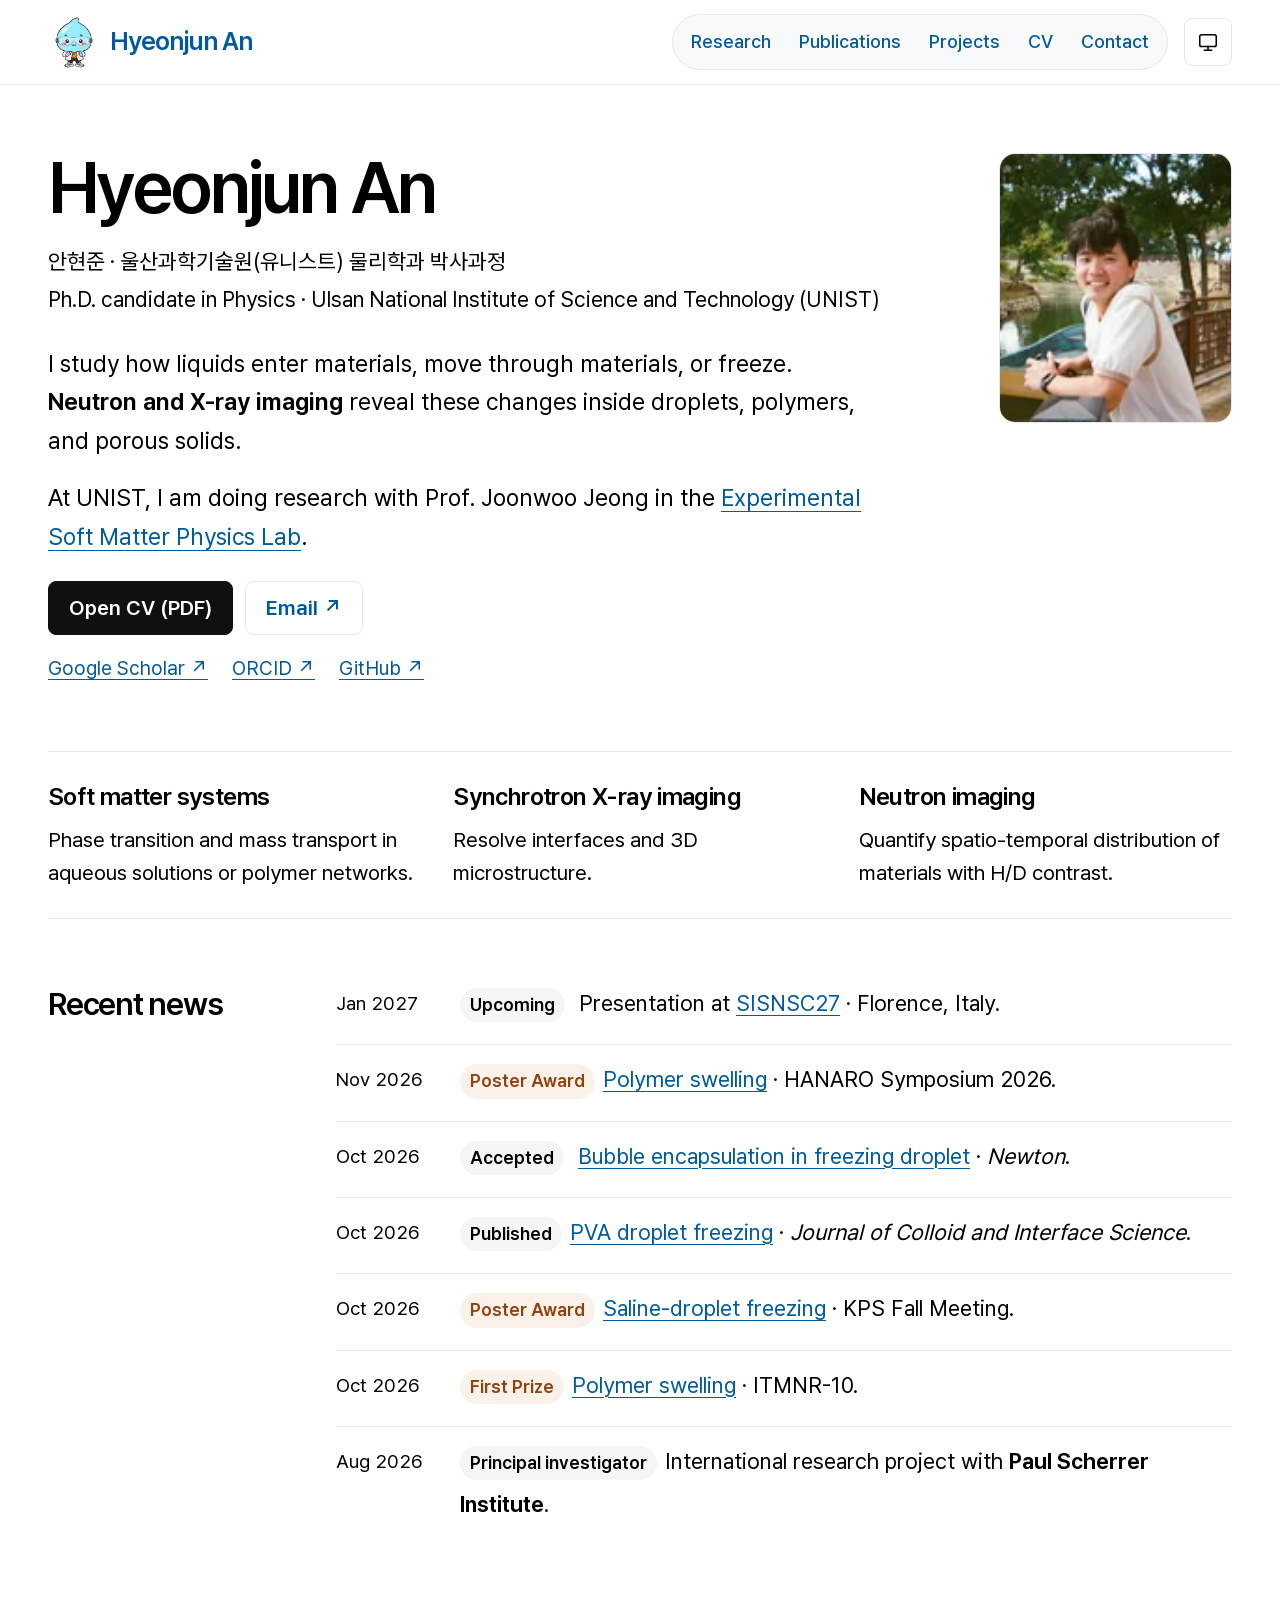
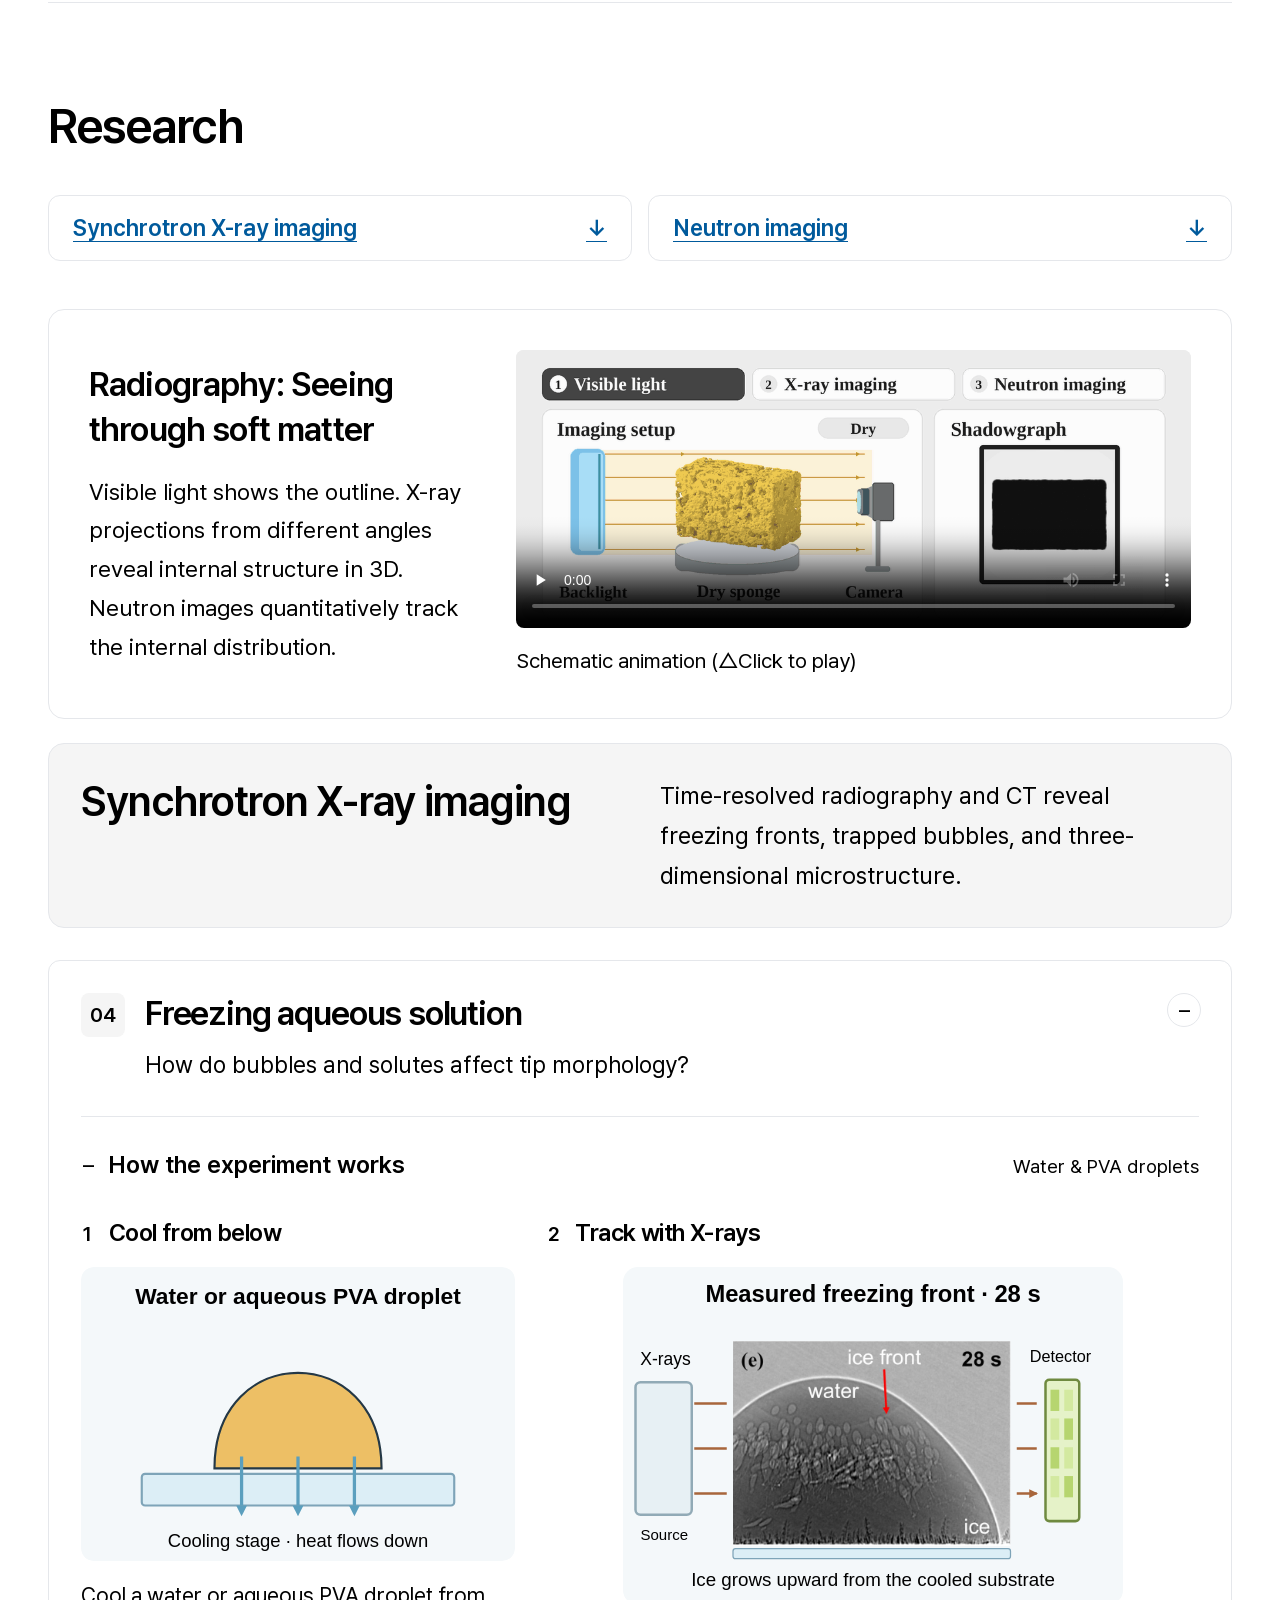
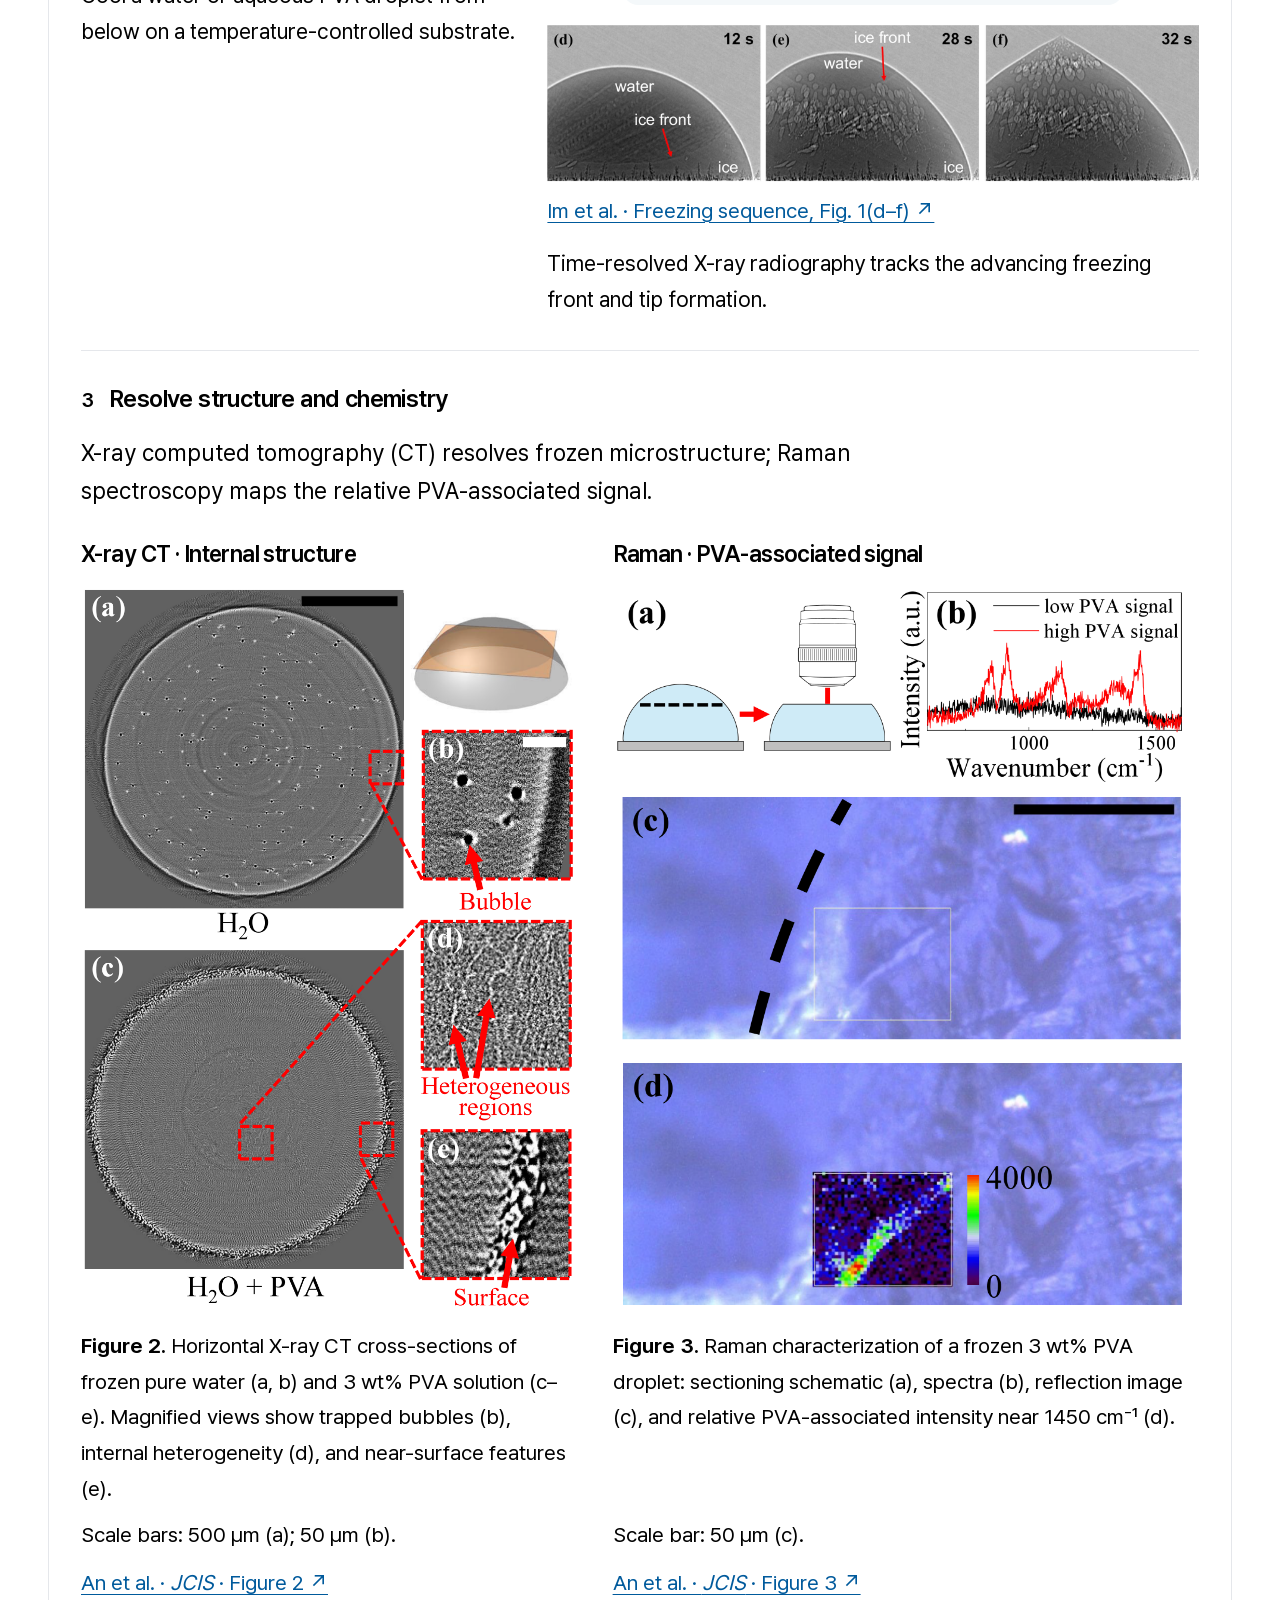
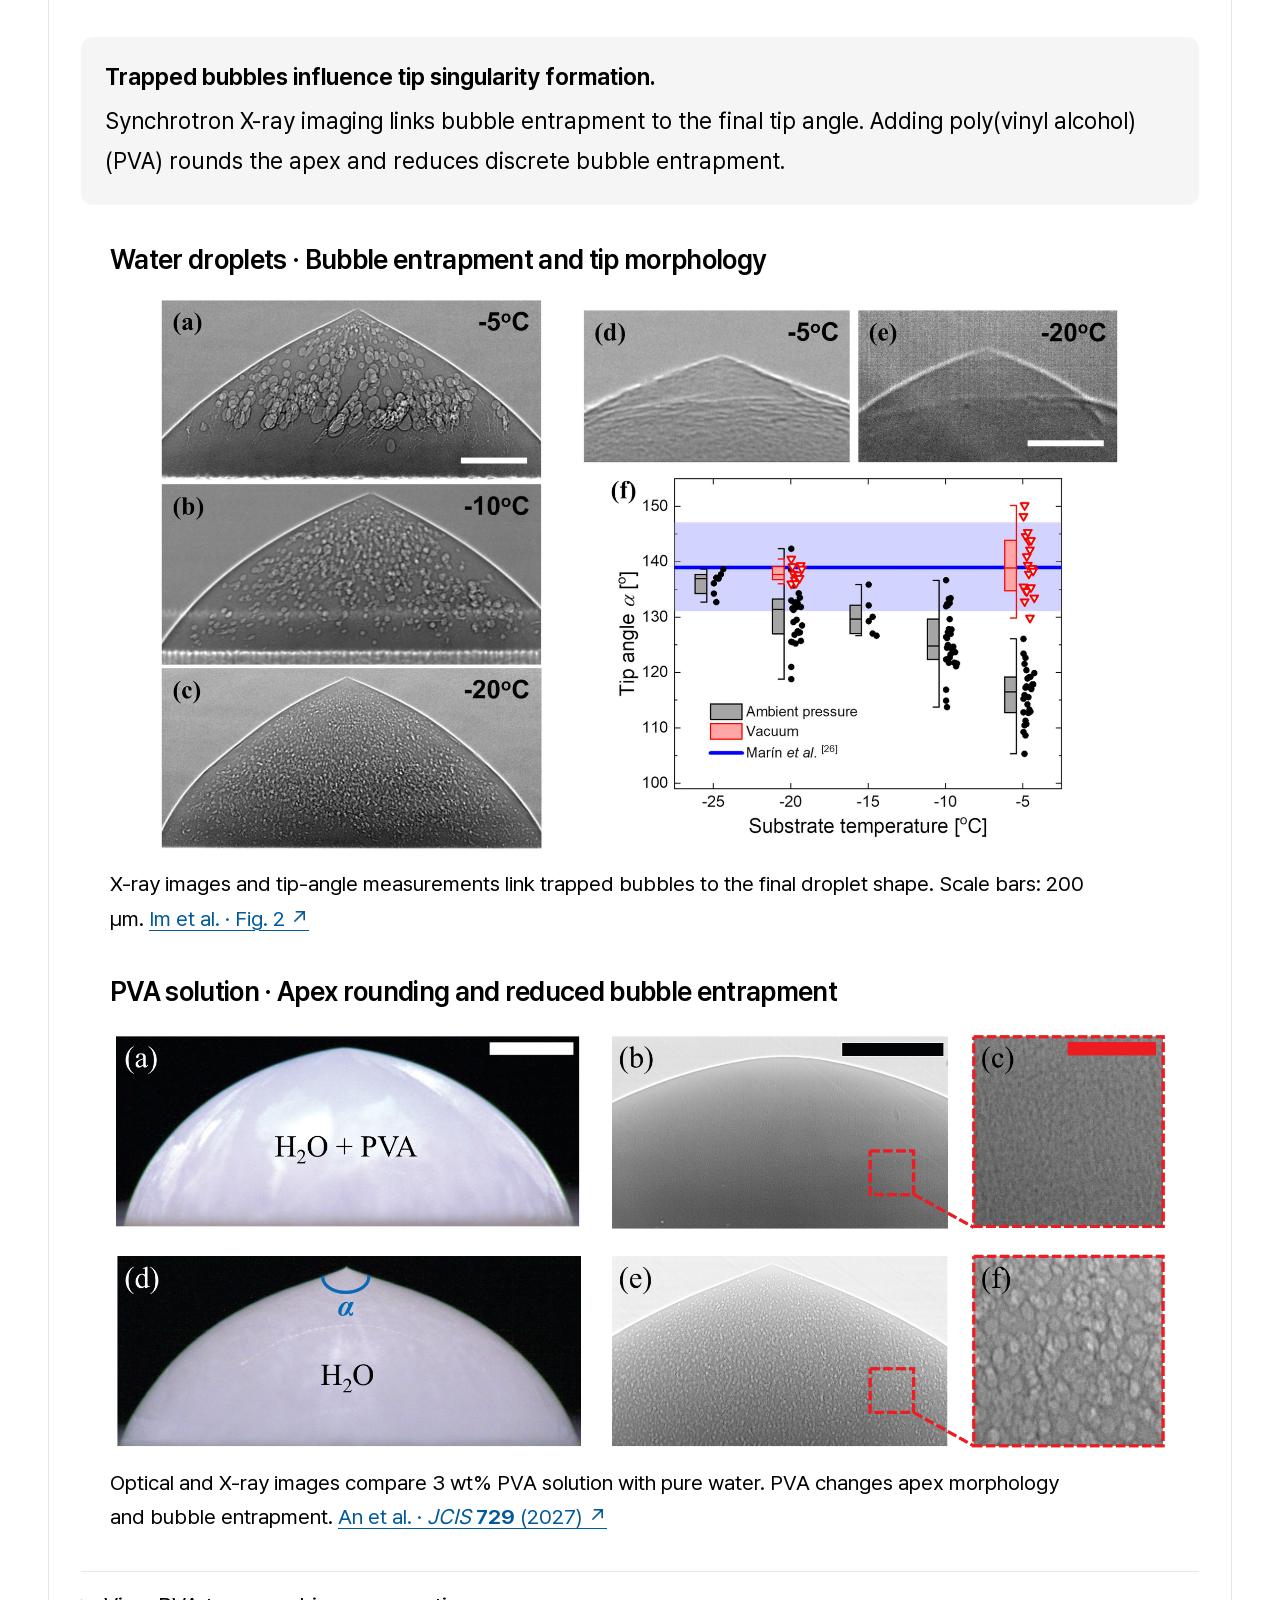
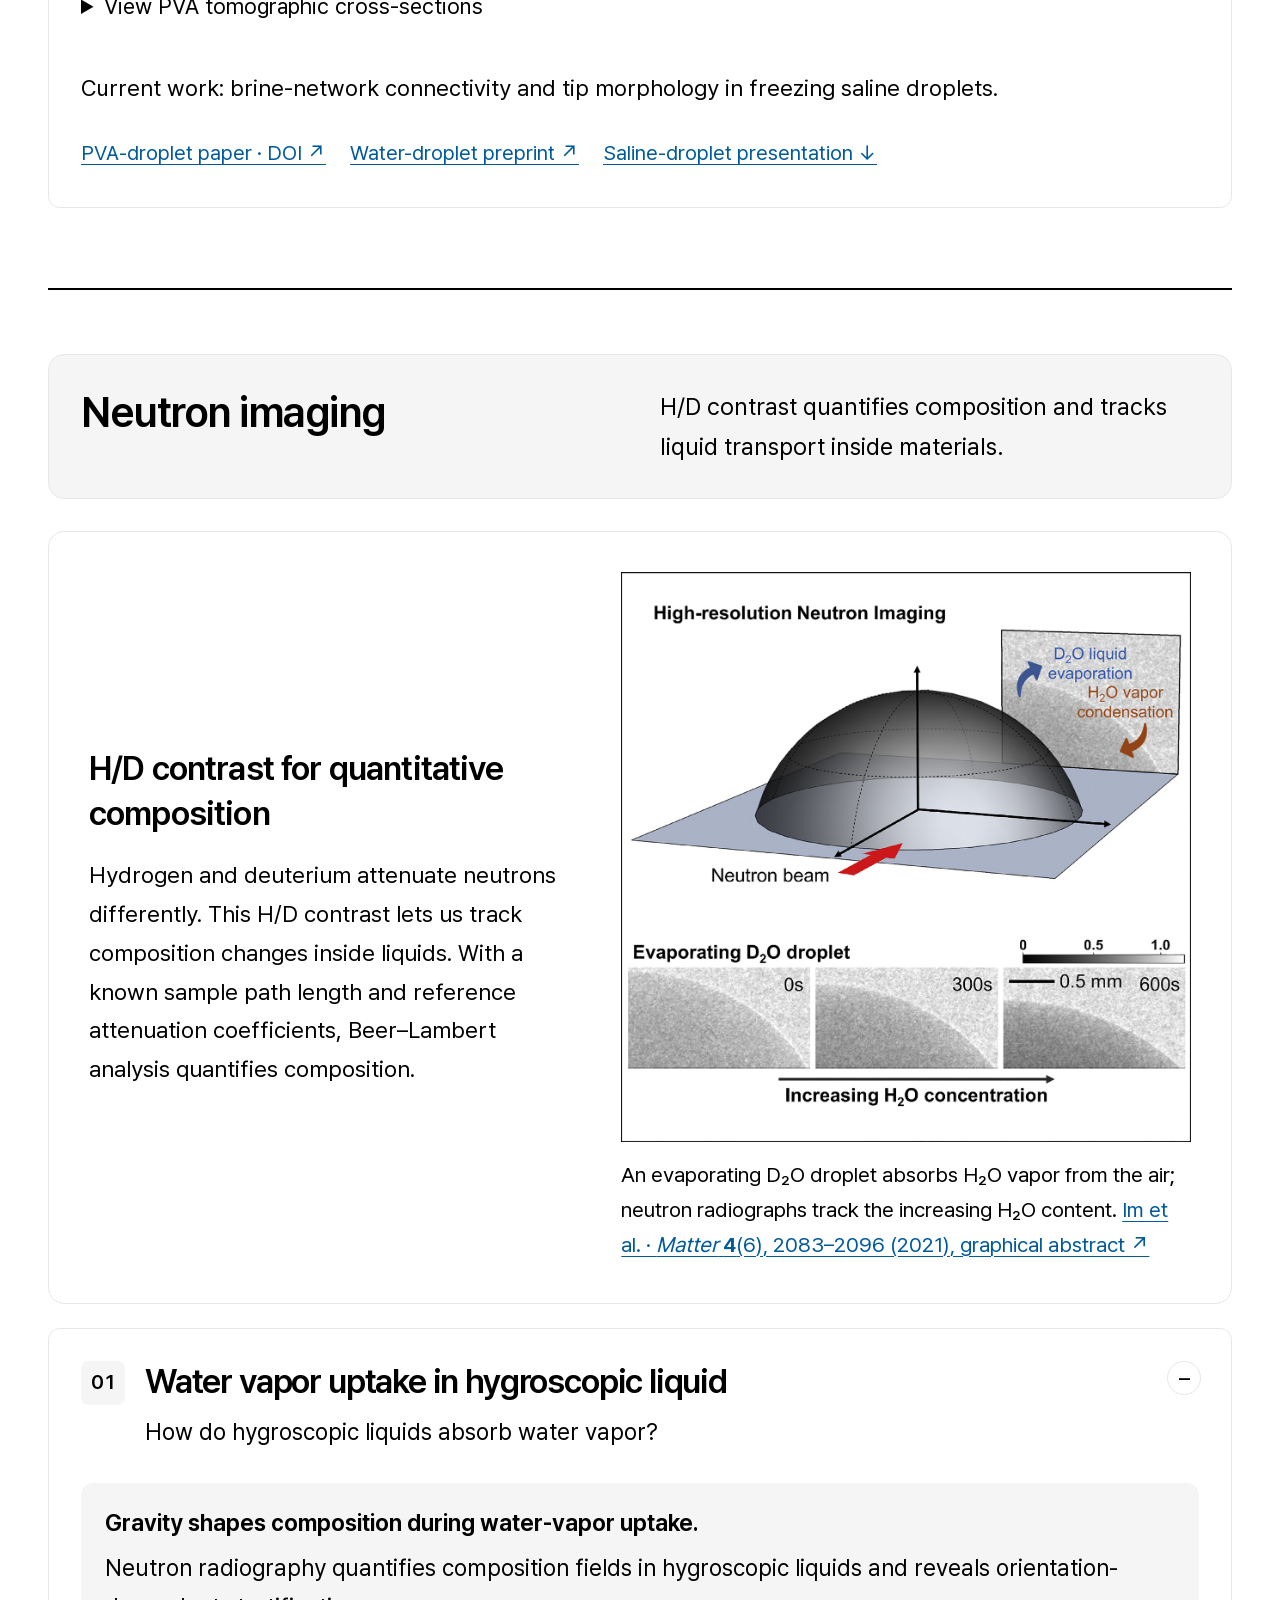
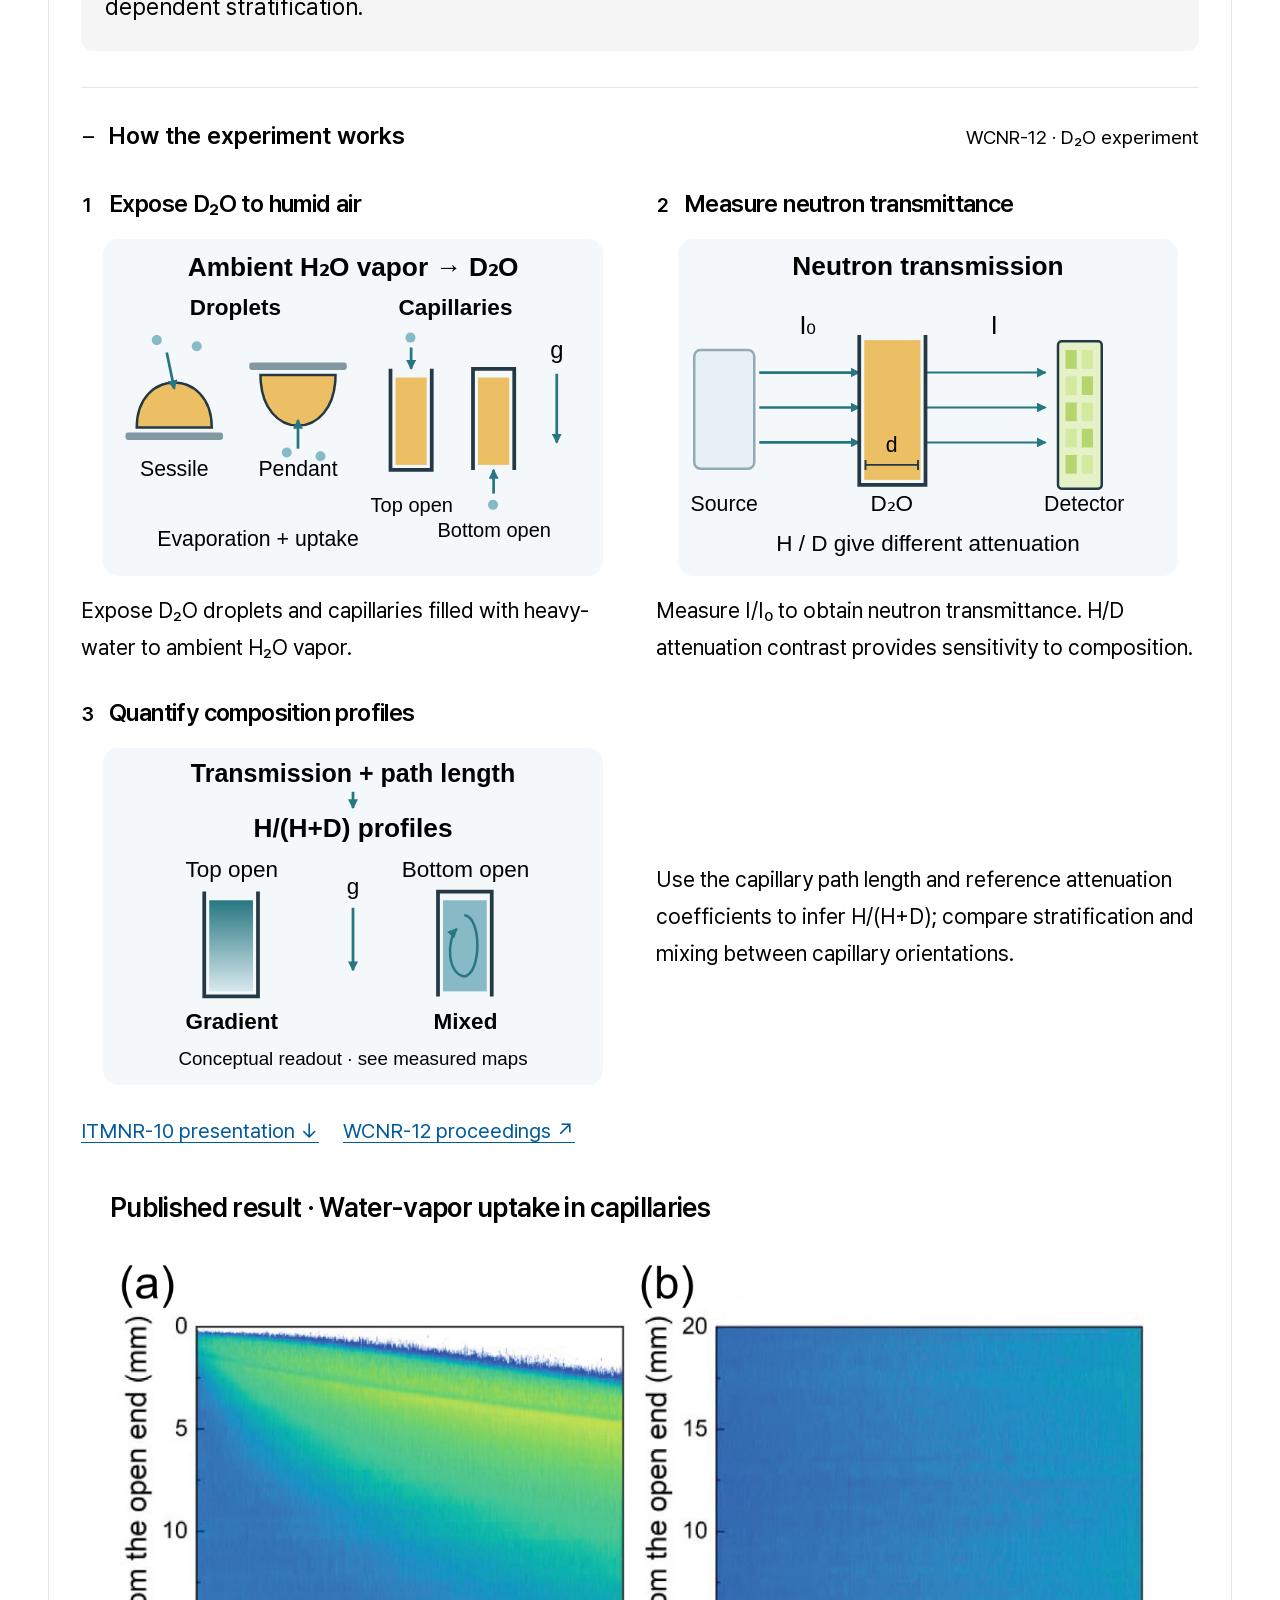
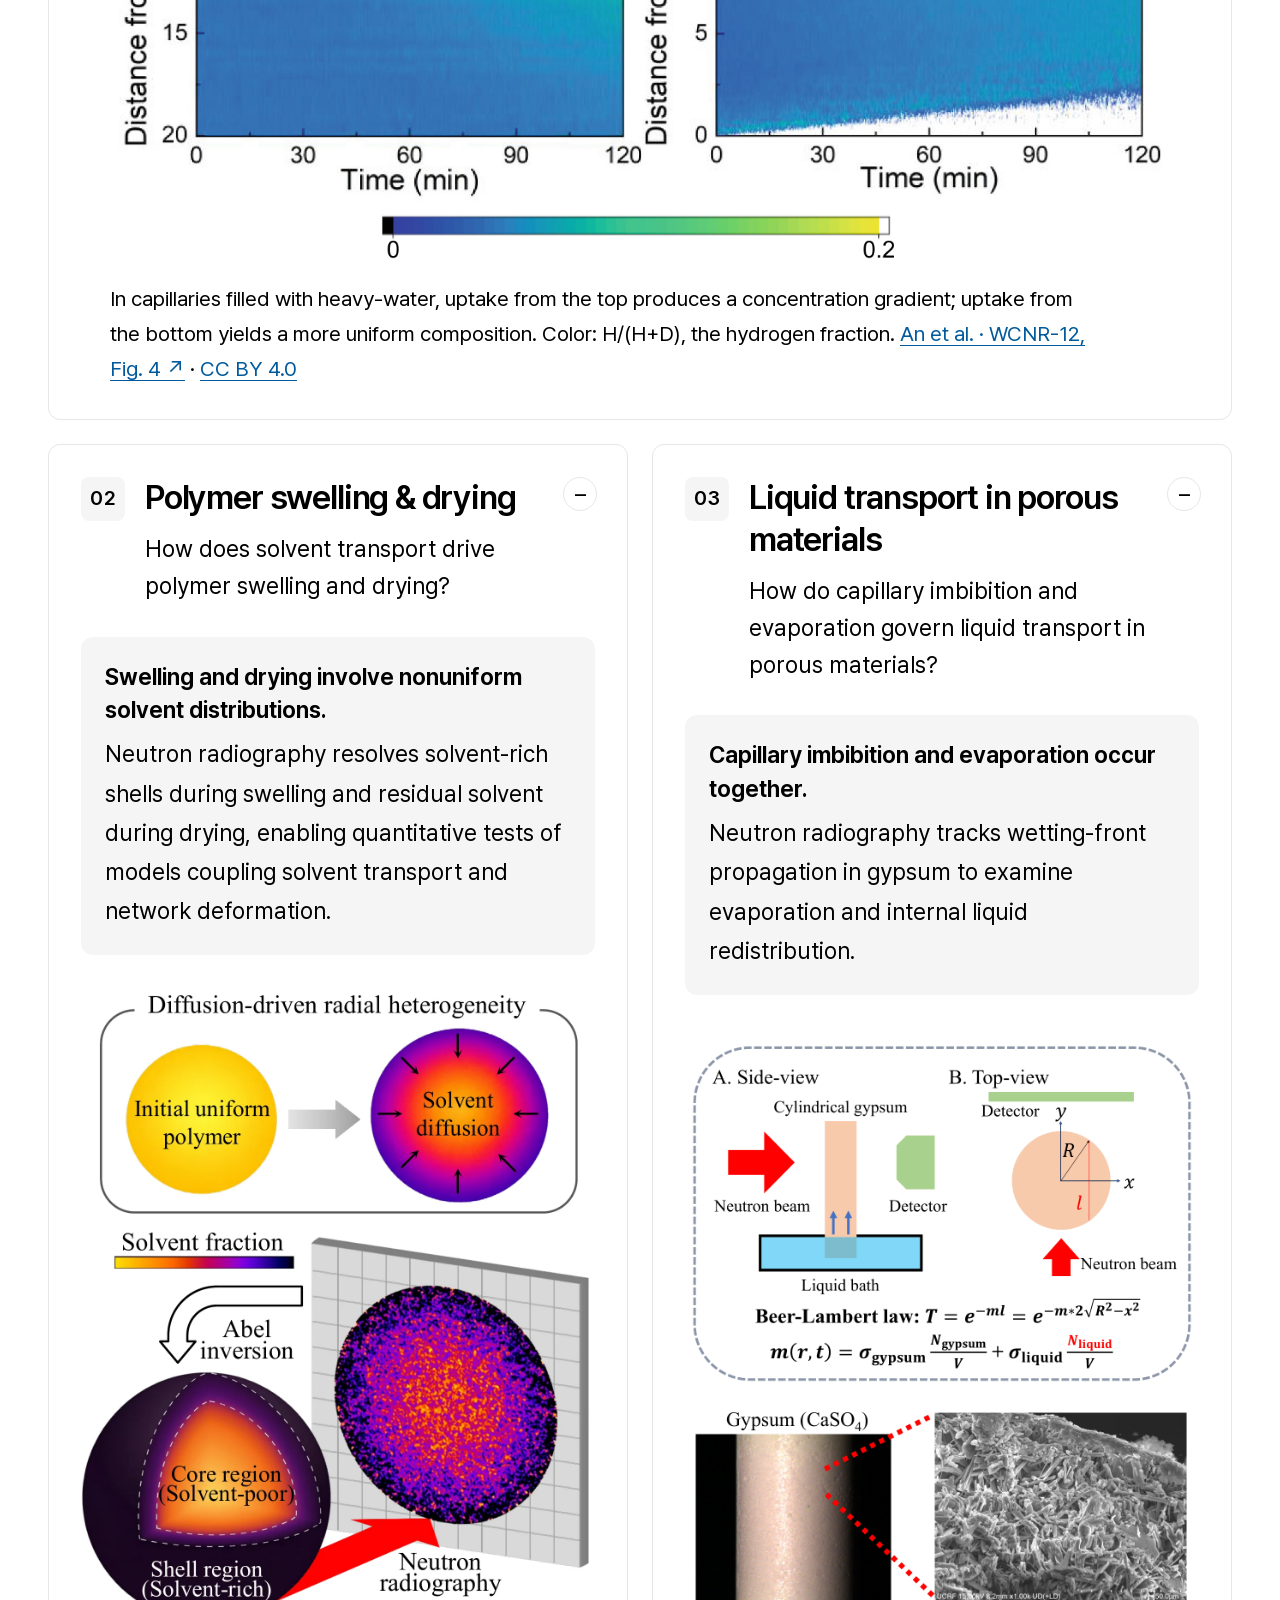
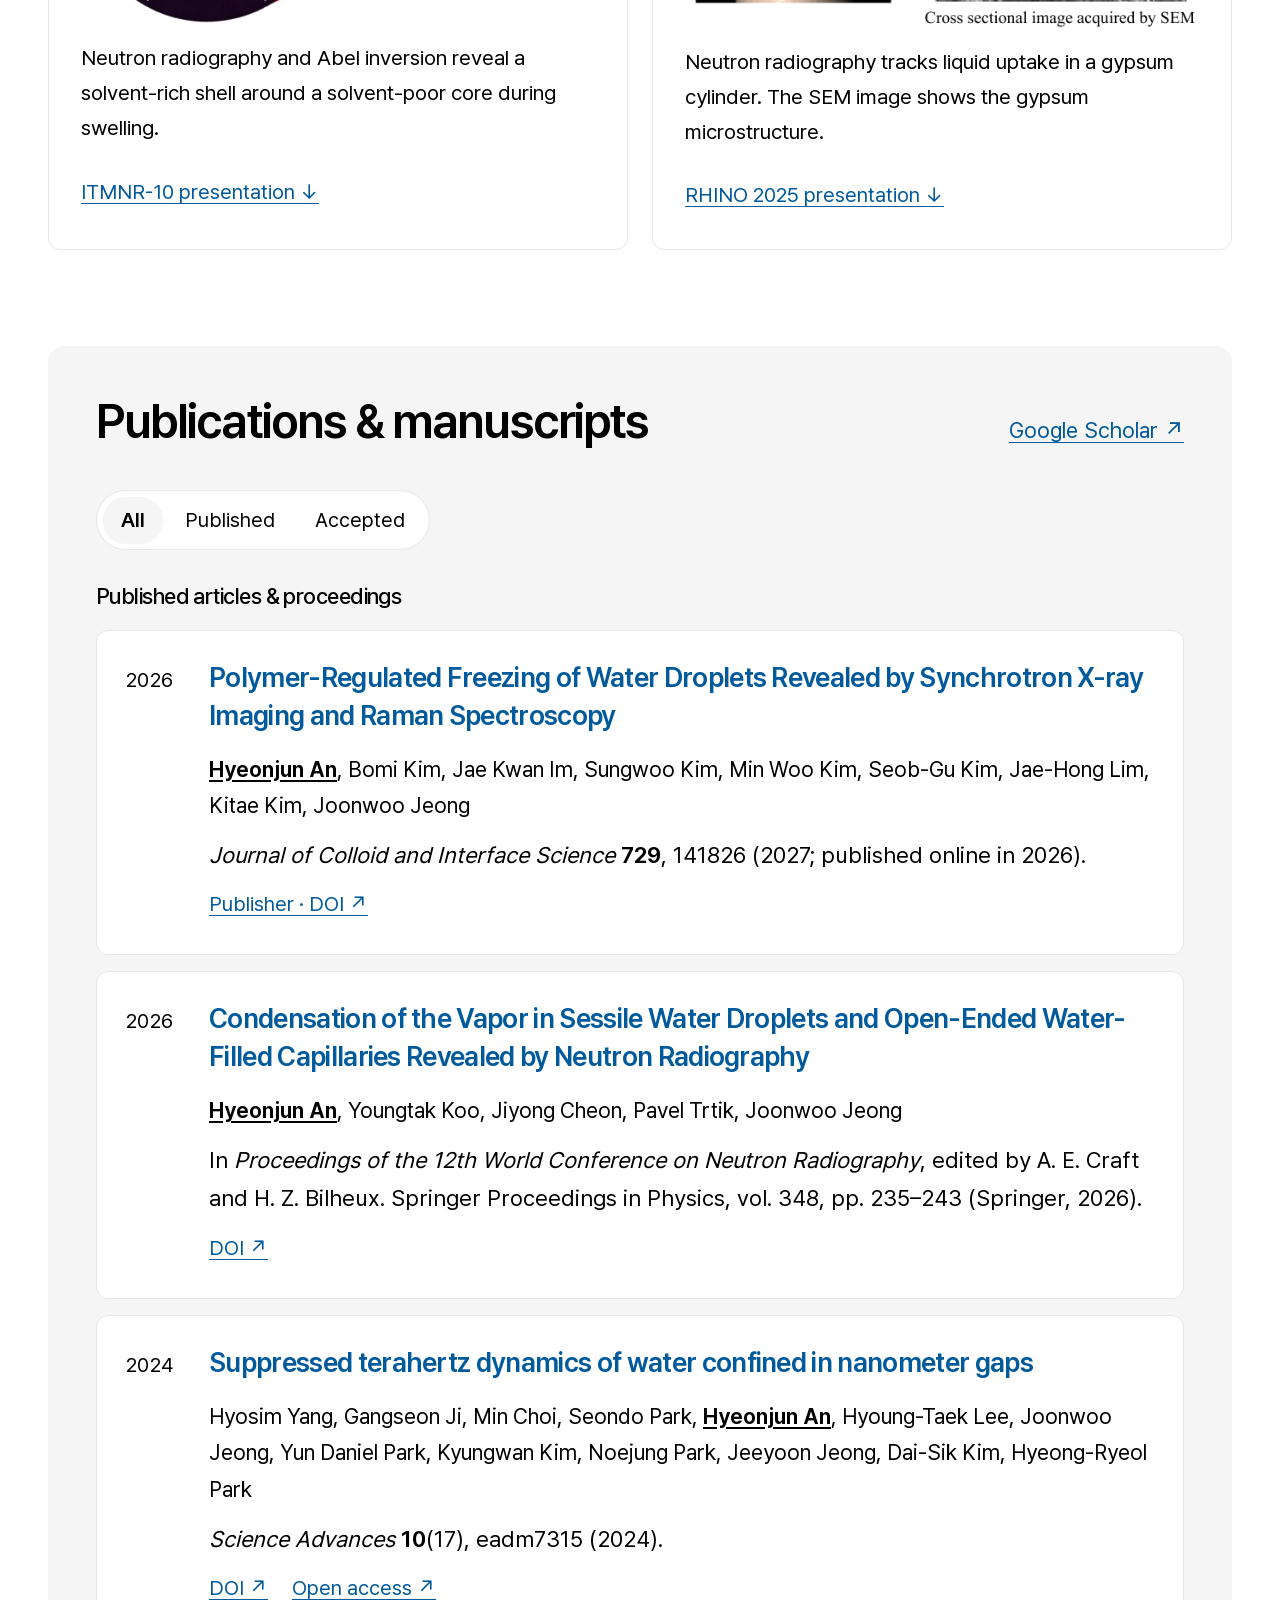
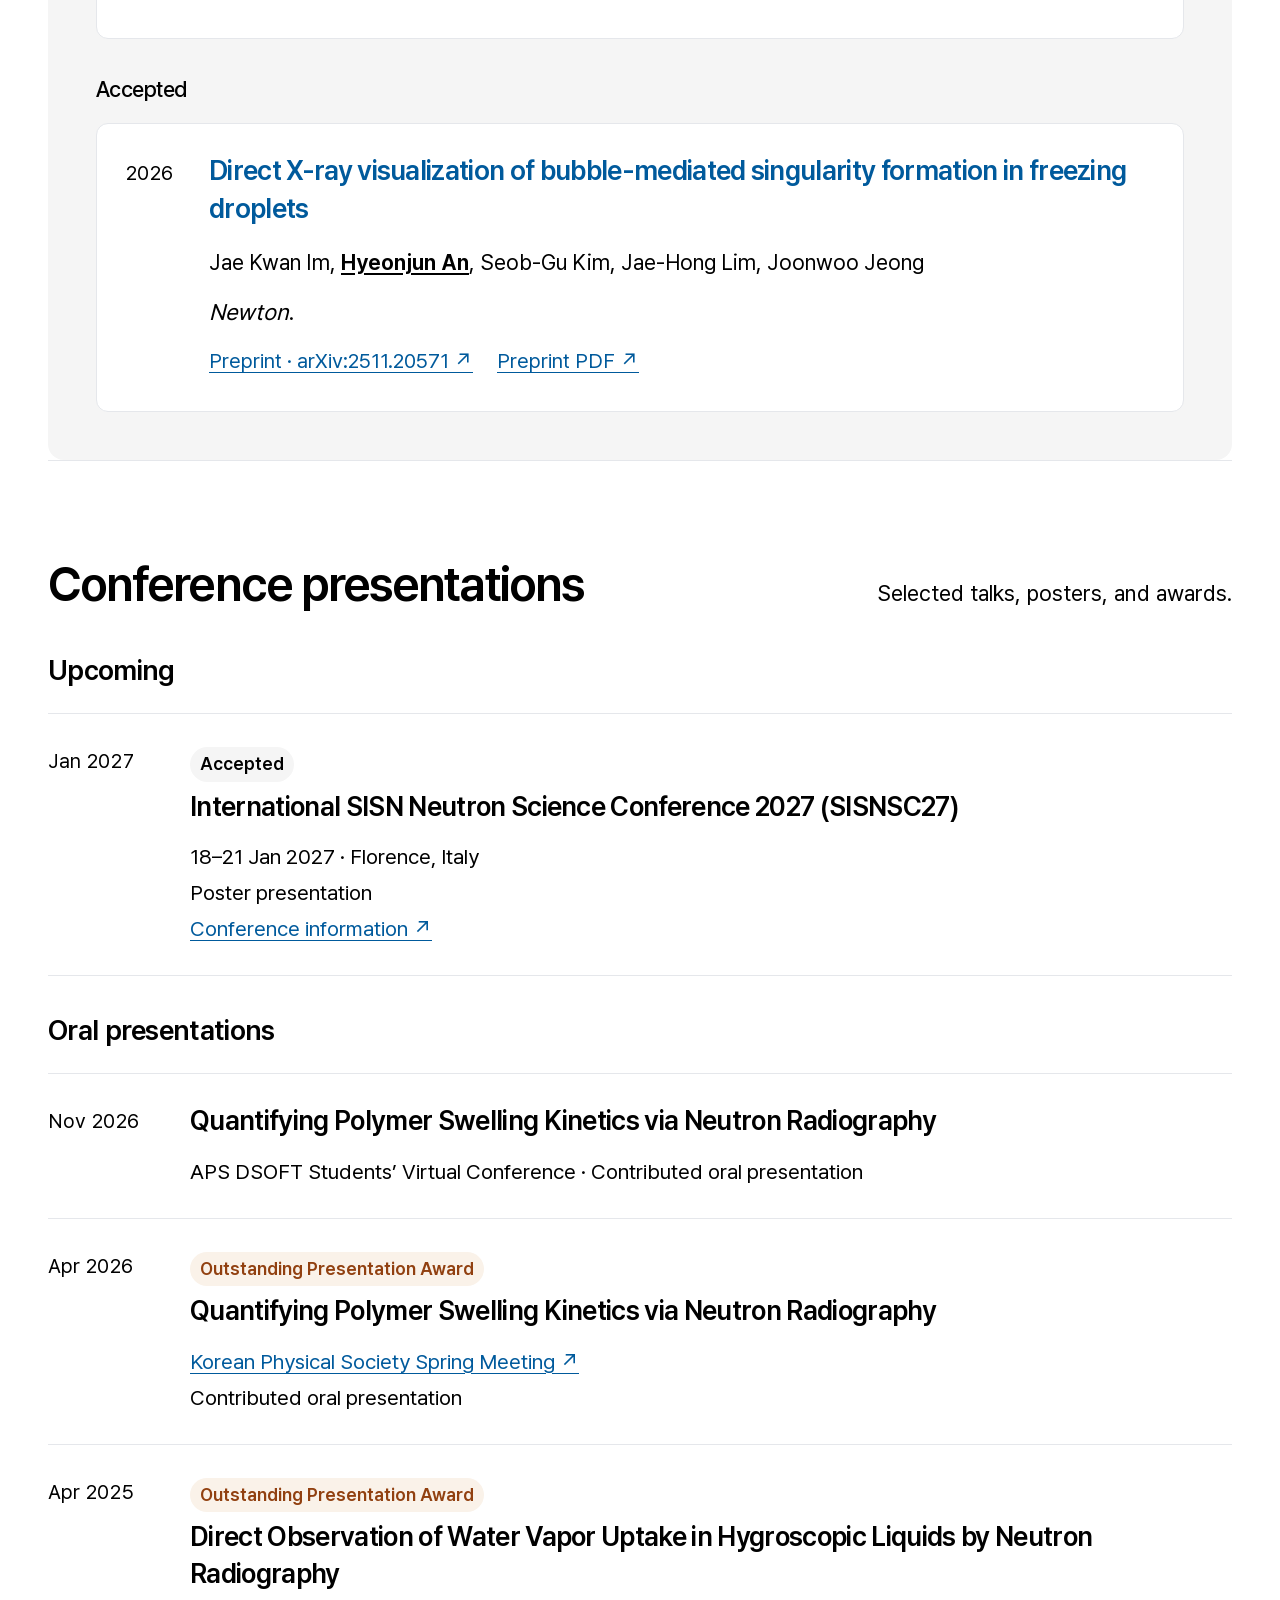
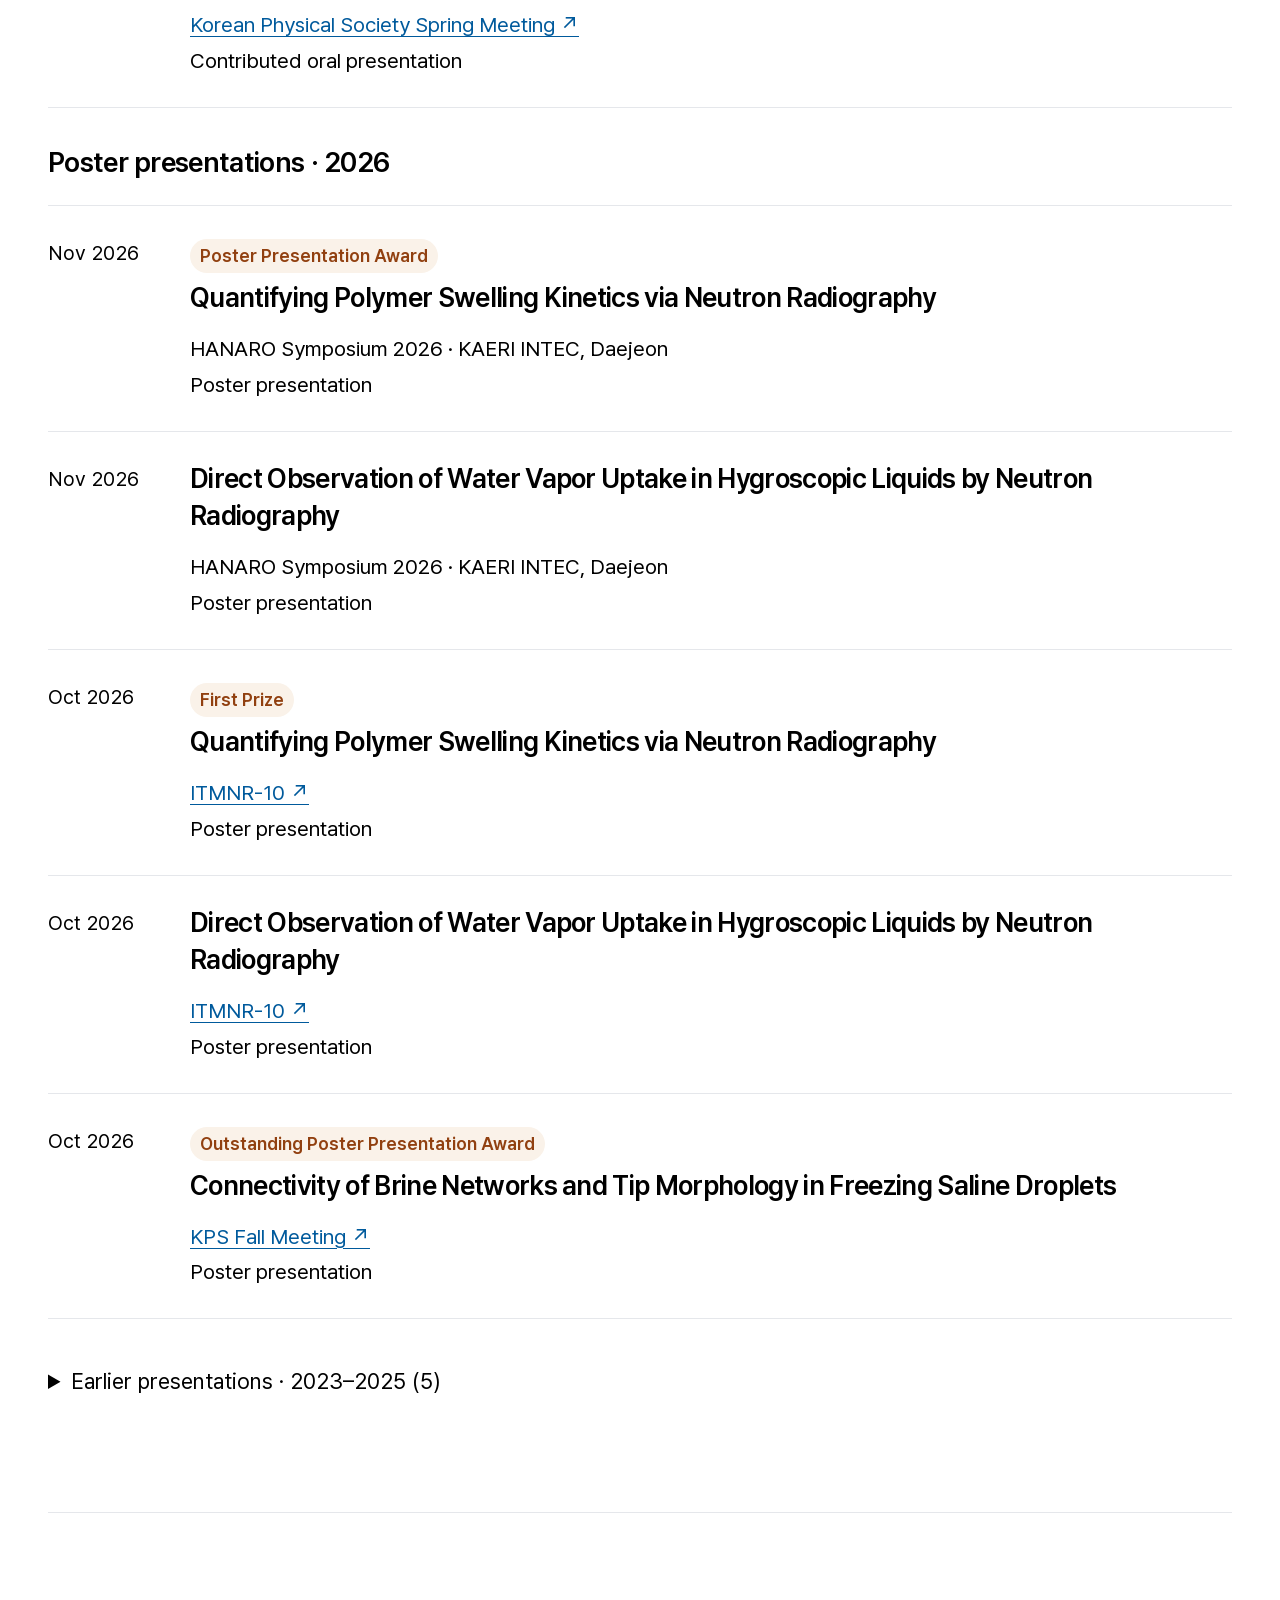
==== commit aa02ba4e: "Update the polymer swelling graphical abstract from the revised figure" ====
--- a/index.html
+++ b/index.html
@@ -217,7 +217,7 @@
 <div class="public-results" id="public-swelling-results">
  <figure class="public-result study-figure">
   <button class="media-trigger result-trigger" type="button" data-image-title="Polymer swelling · Neutron radiography and Abel inversion" aria-label="Enlarge Polymer swelling · Neutron radiography and Abel inversion">
-   <img src="assets/research/polymer-swelling-graphical-abstract.webp?v=920a860096fd" width="1200" height="1480" alt="Solvent diffuses into an initially uniform polymer sphere. Neutron radiography and Abel inversion show a solvent-rich outer shell and a solvent-poor core." loading="lazy" decoding="async">
+   <img src="assets/research/polymer-swelling-graphical-abstract.webp?v=8c9699e1fd5d" width="1200" height="1480" alt="Solvent diffuses into an initially uniform polymer sphere. Neutron radiography and Abel inversion show a solvent-rich outer shell and a solvent-poor core." loading="lazy" decoding="async">
   </button>
   <figcaption class="figure-caption">Neutron radiography and Abel inversion reveal a solvent-rich shell around a solvent-poor core during swelling.</figcaption>
  </figure>
